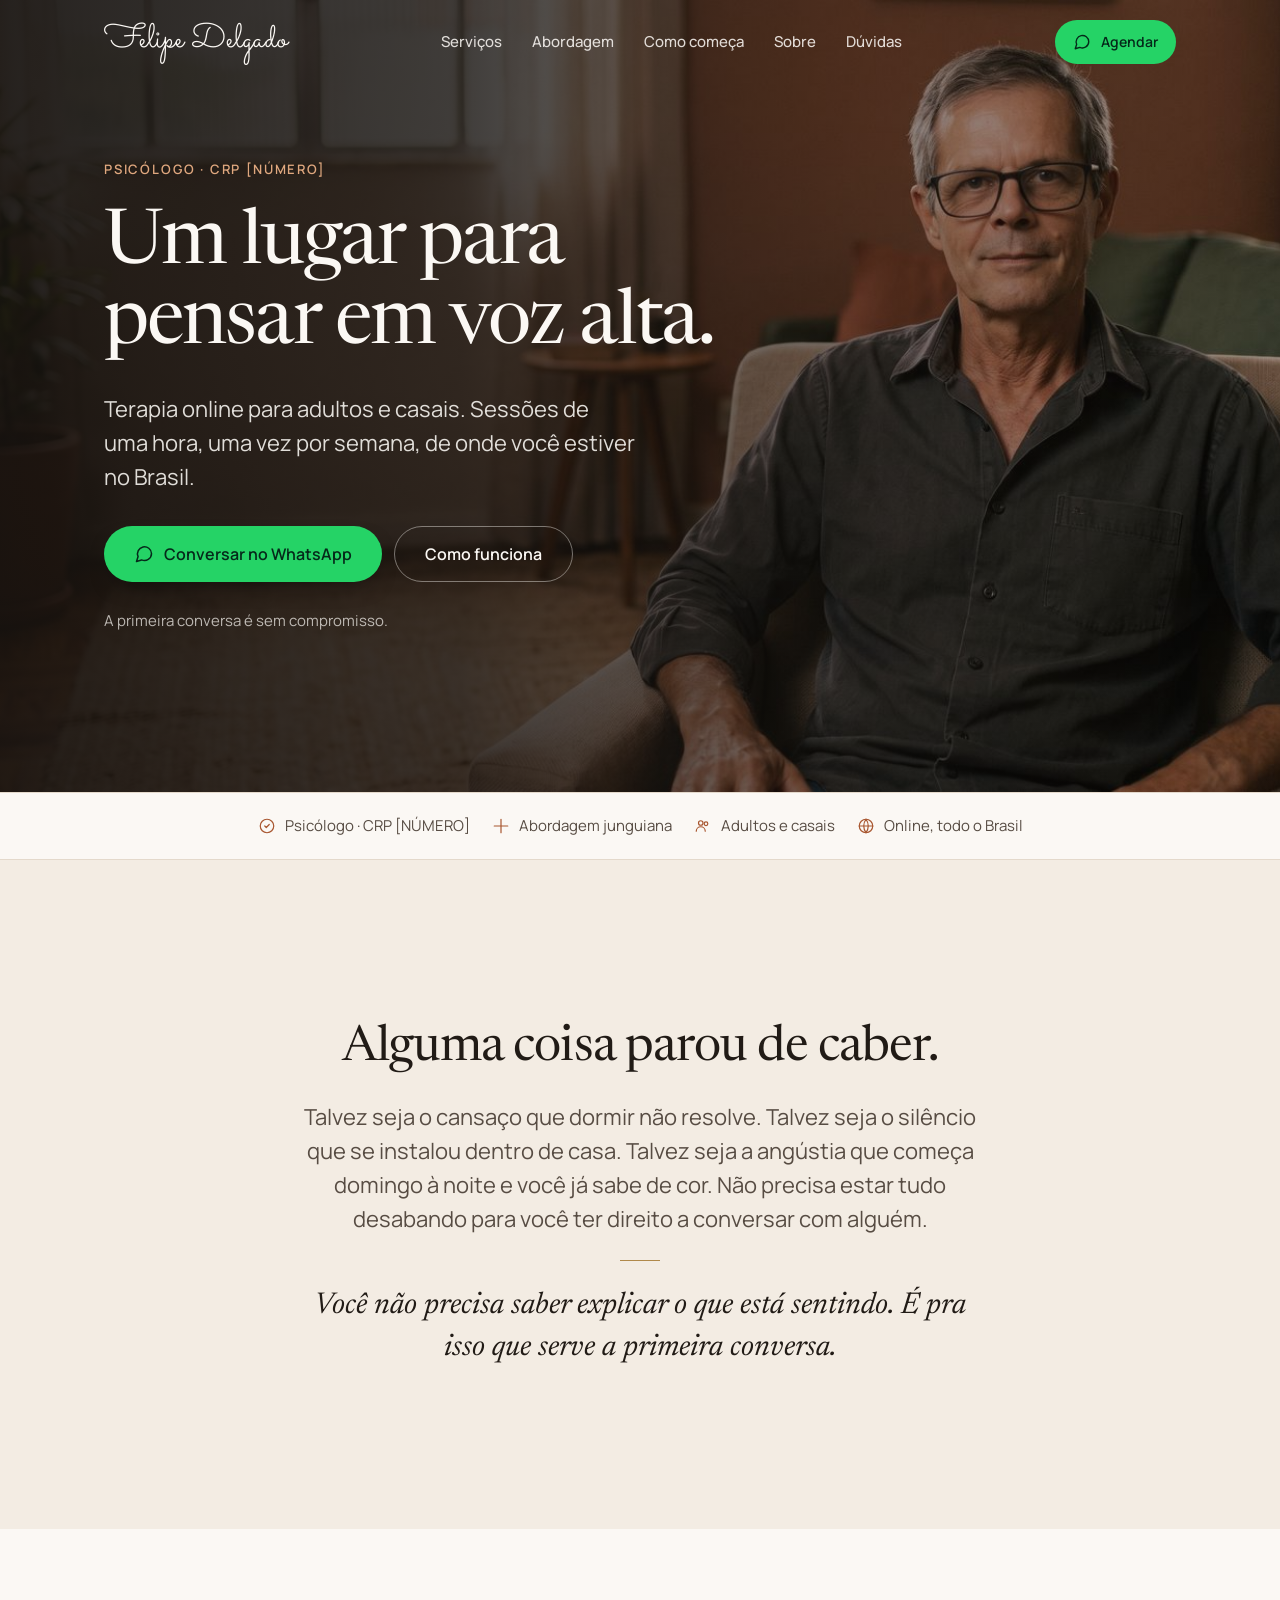
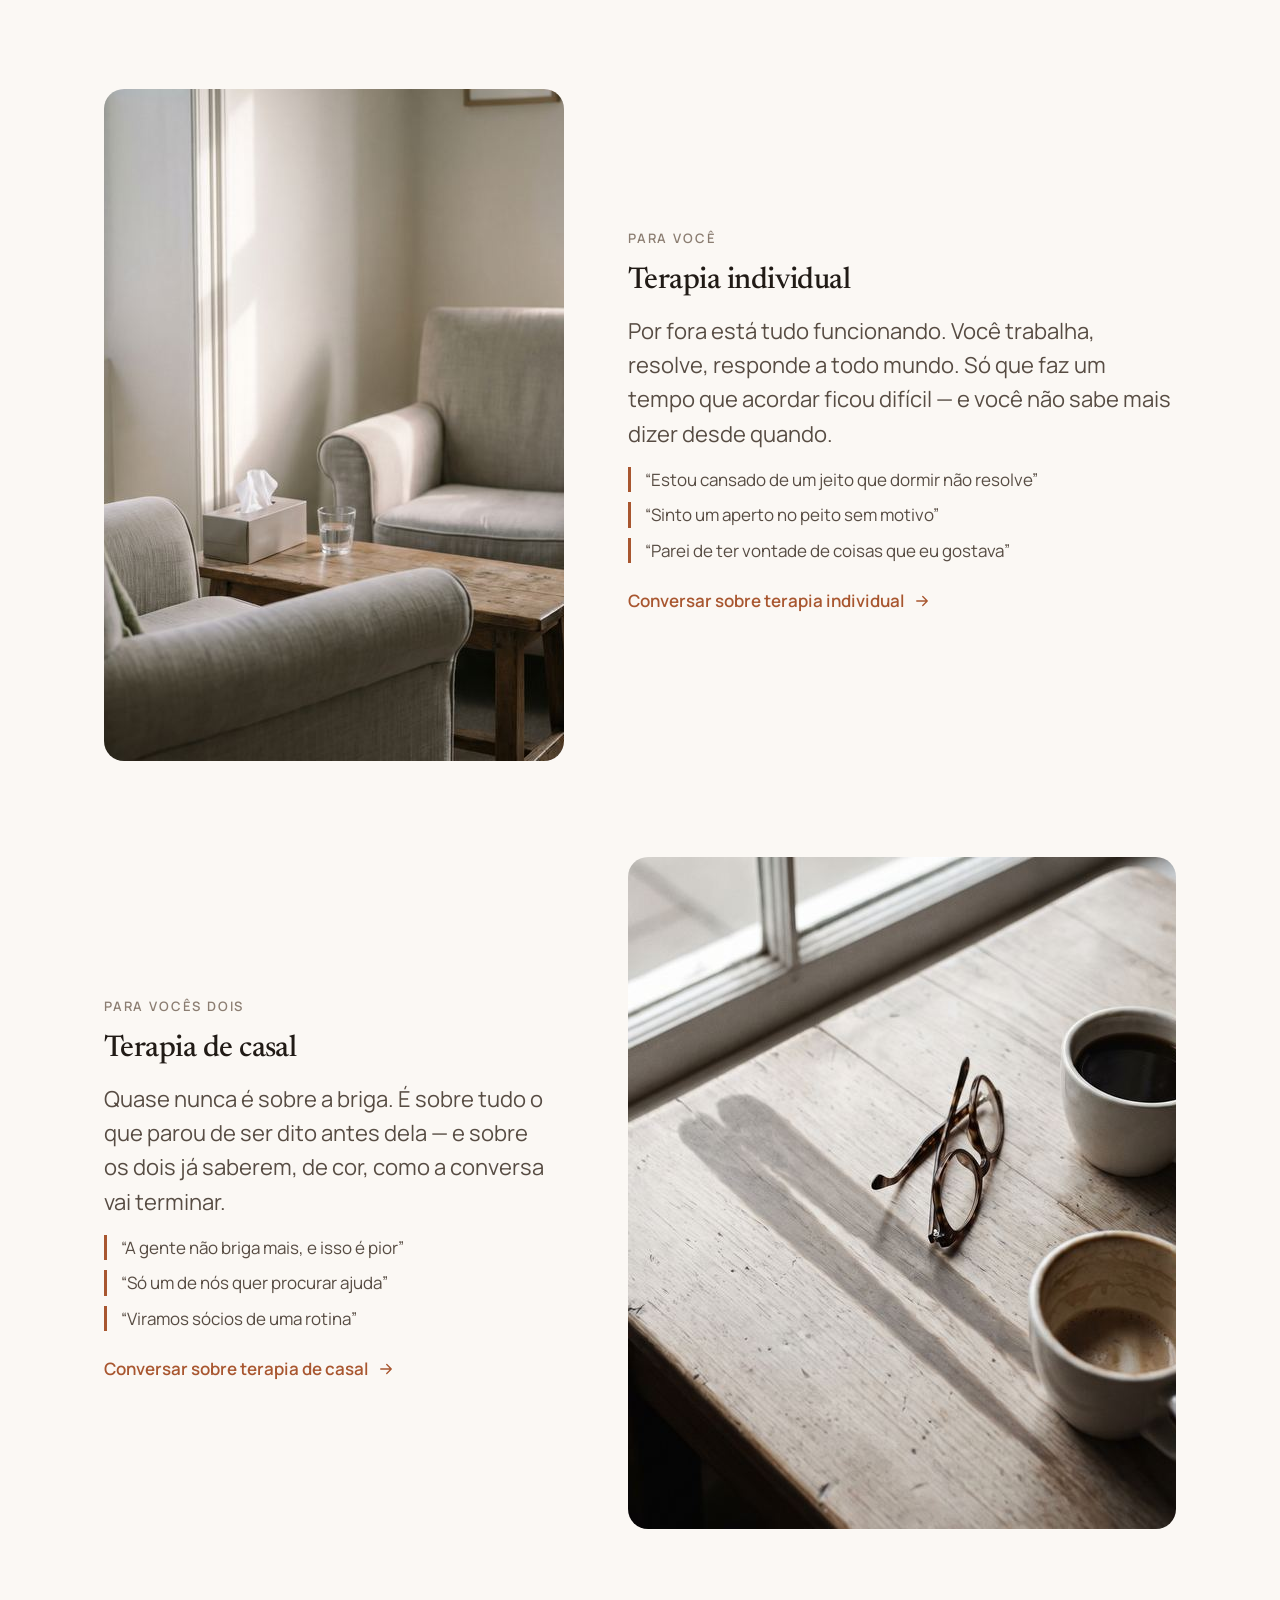
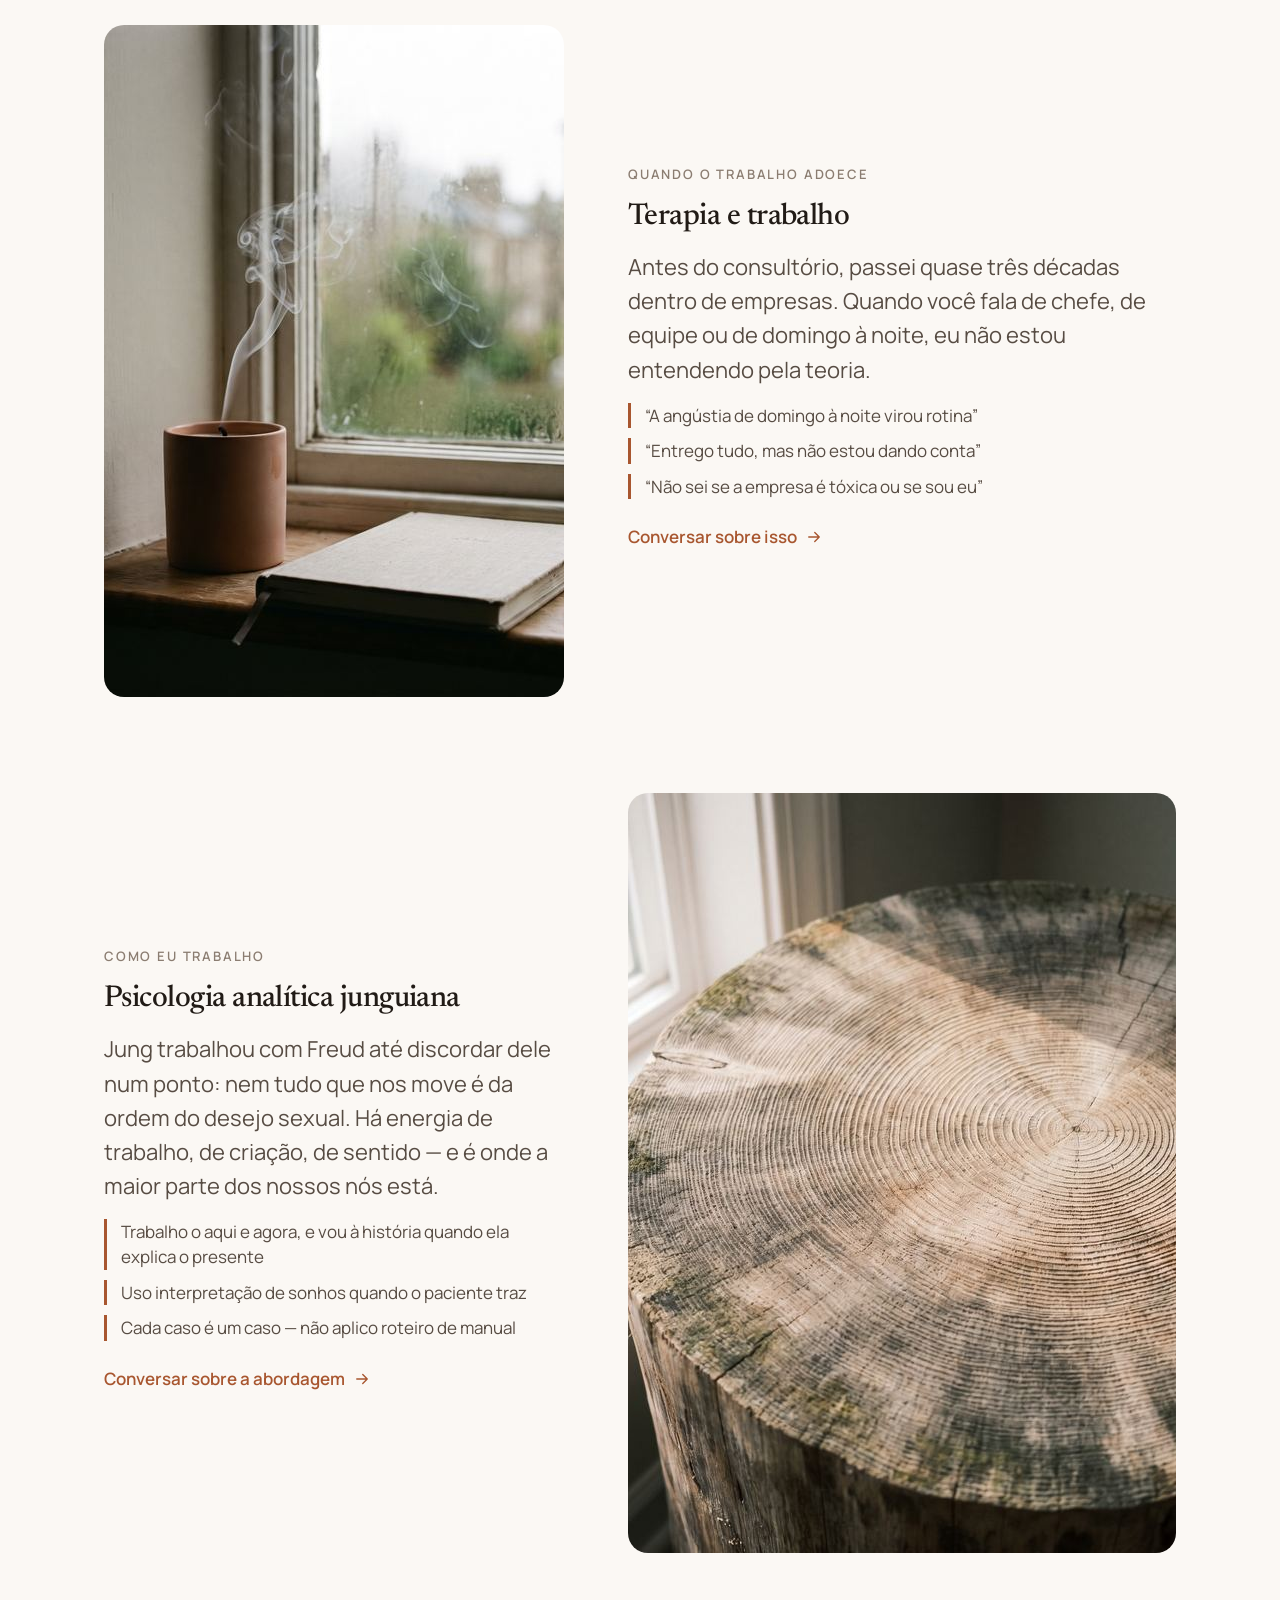
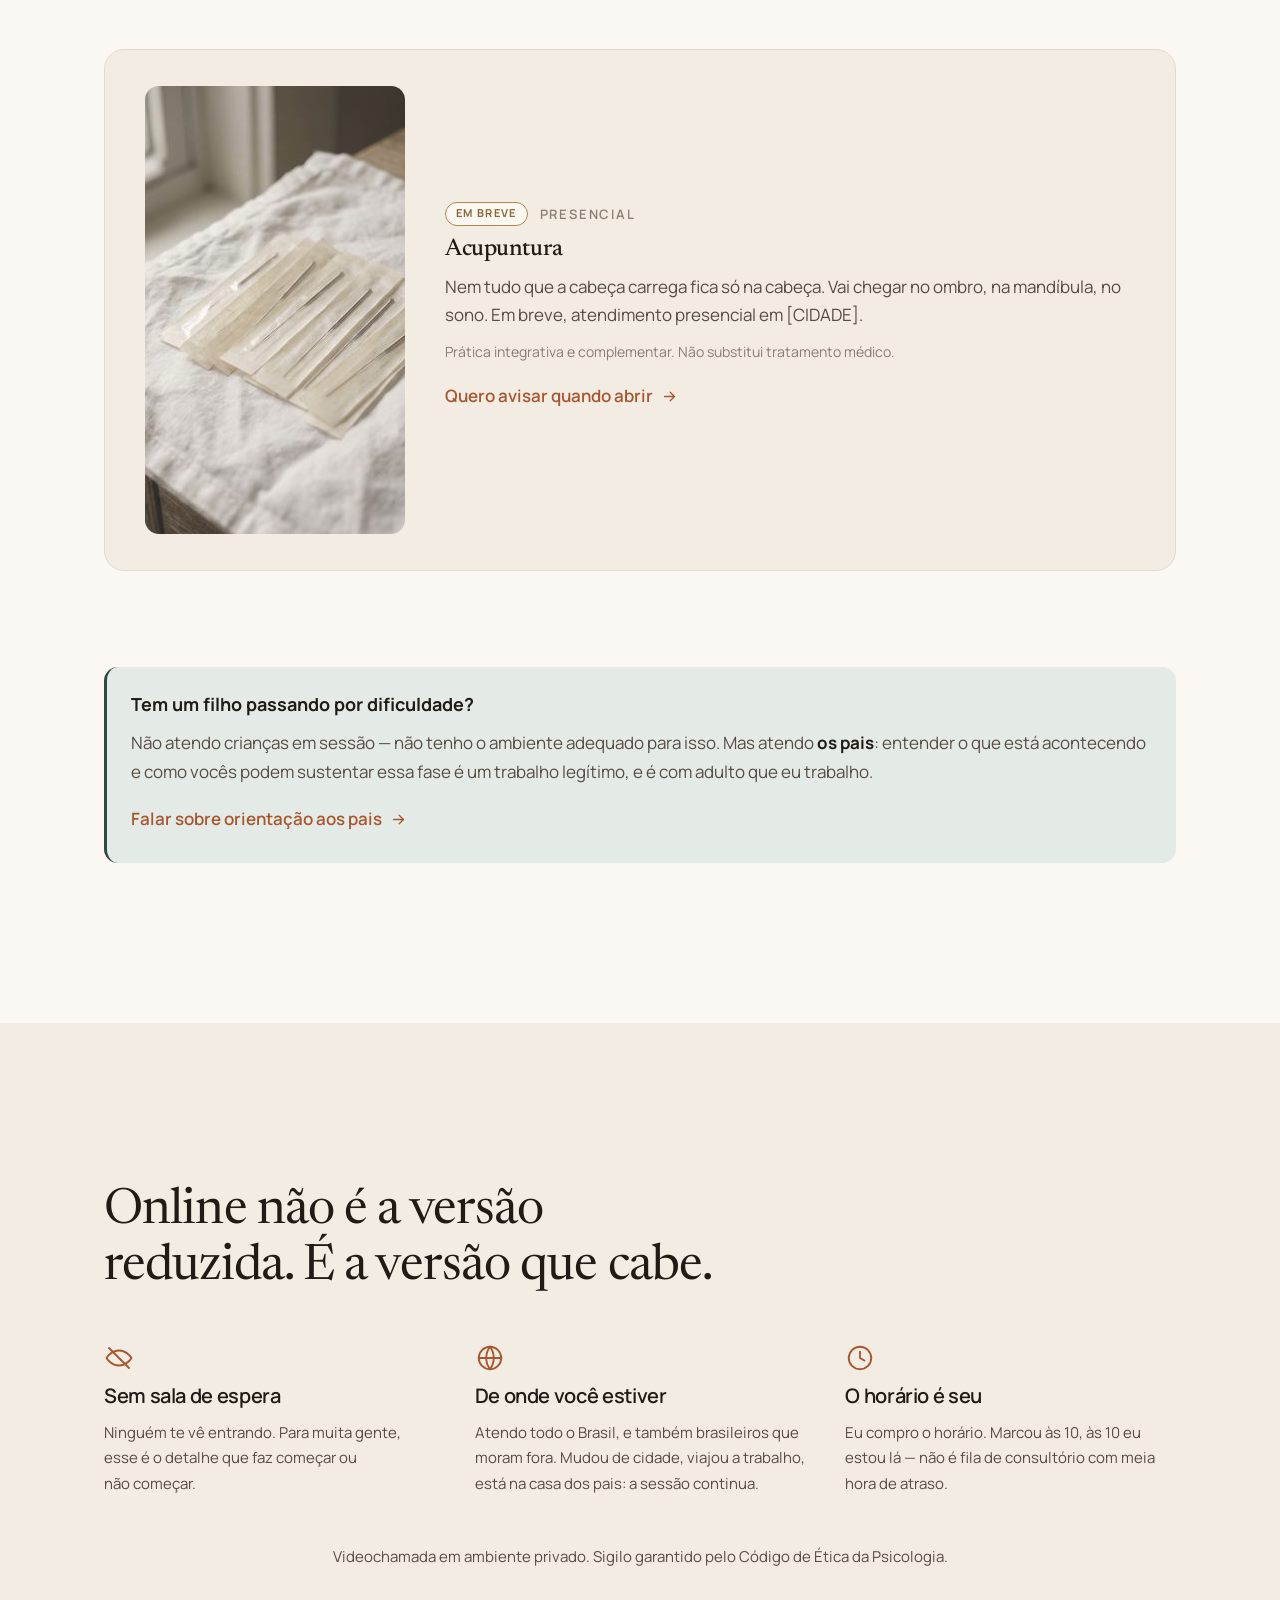
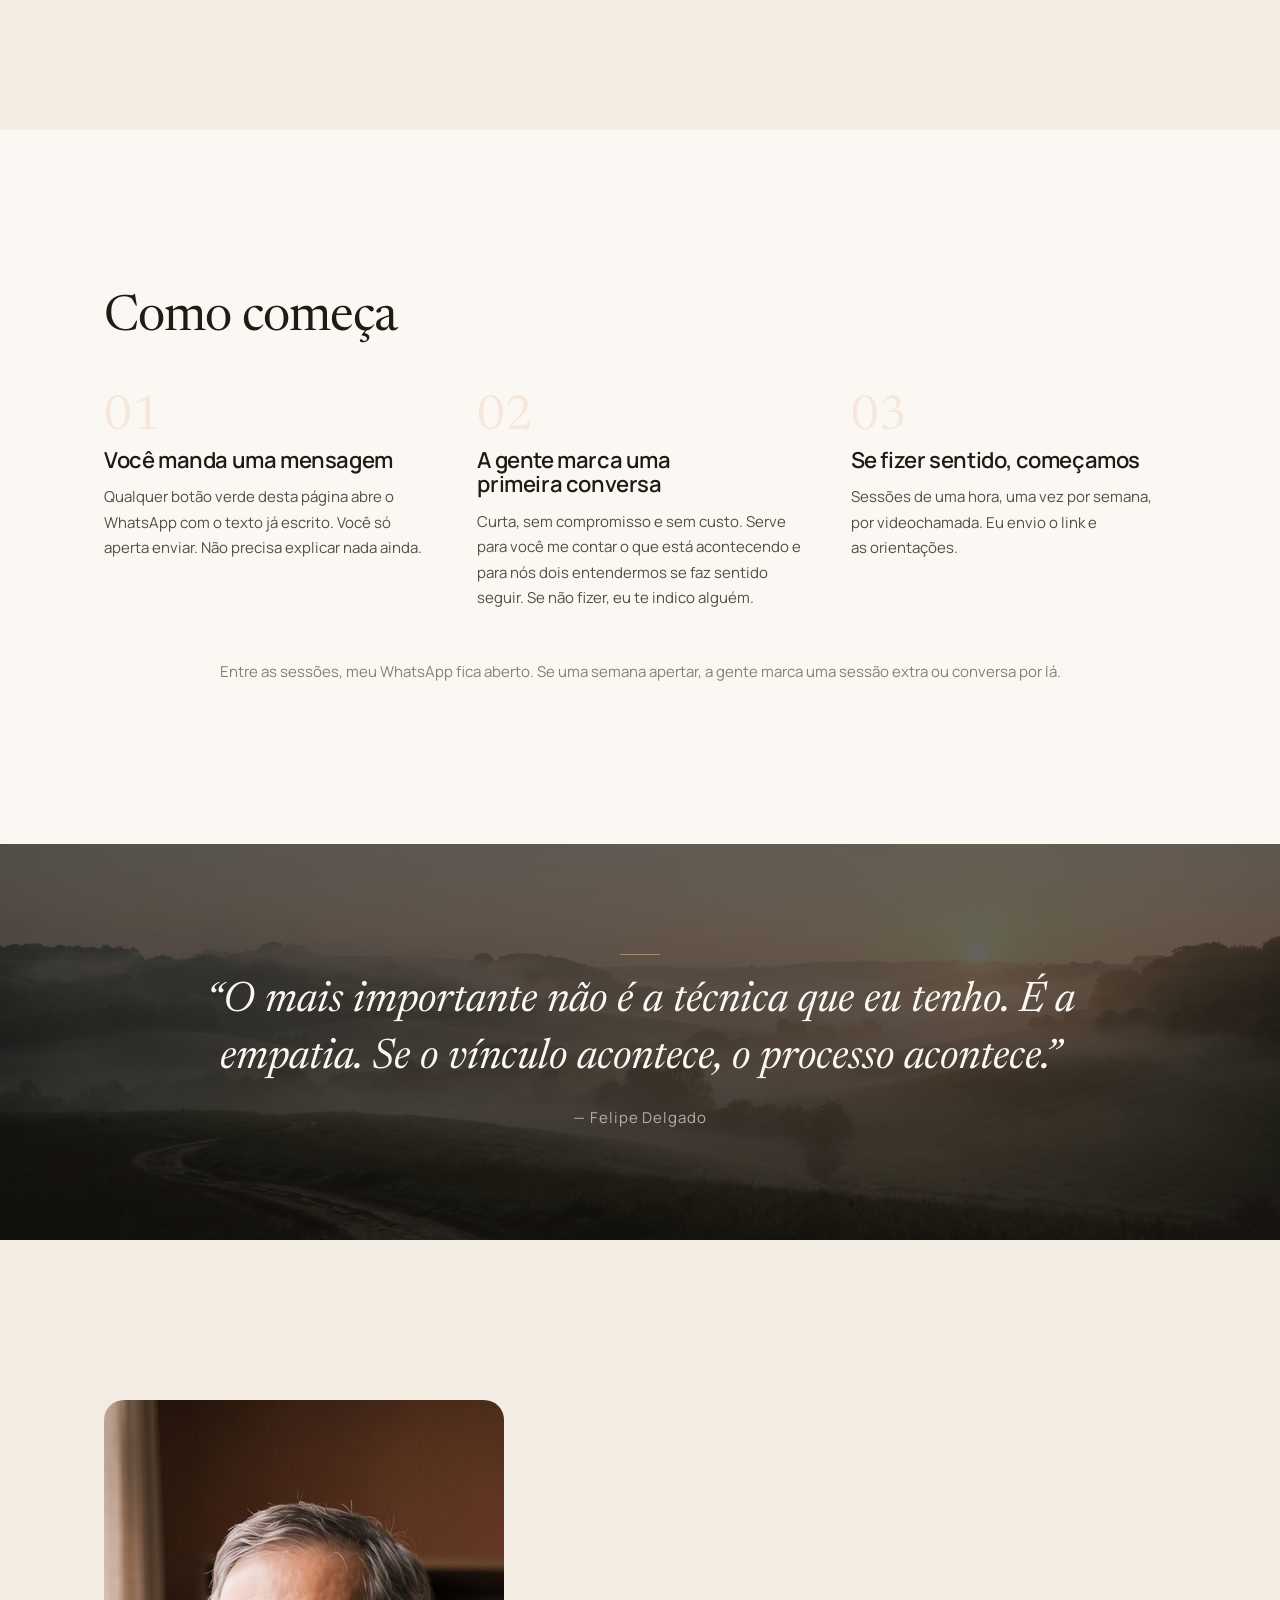
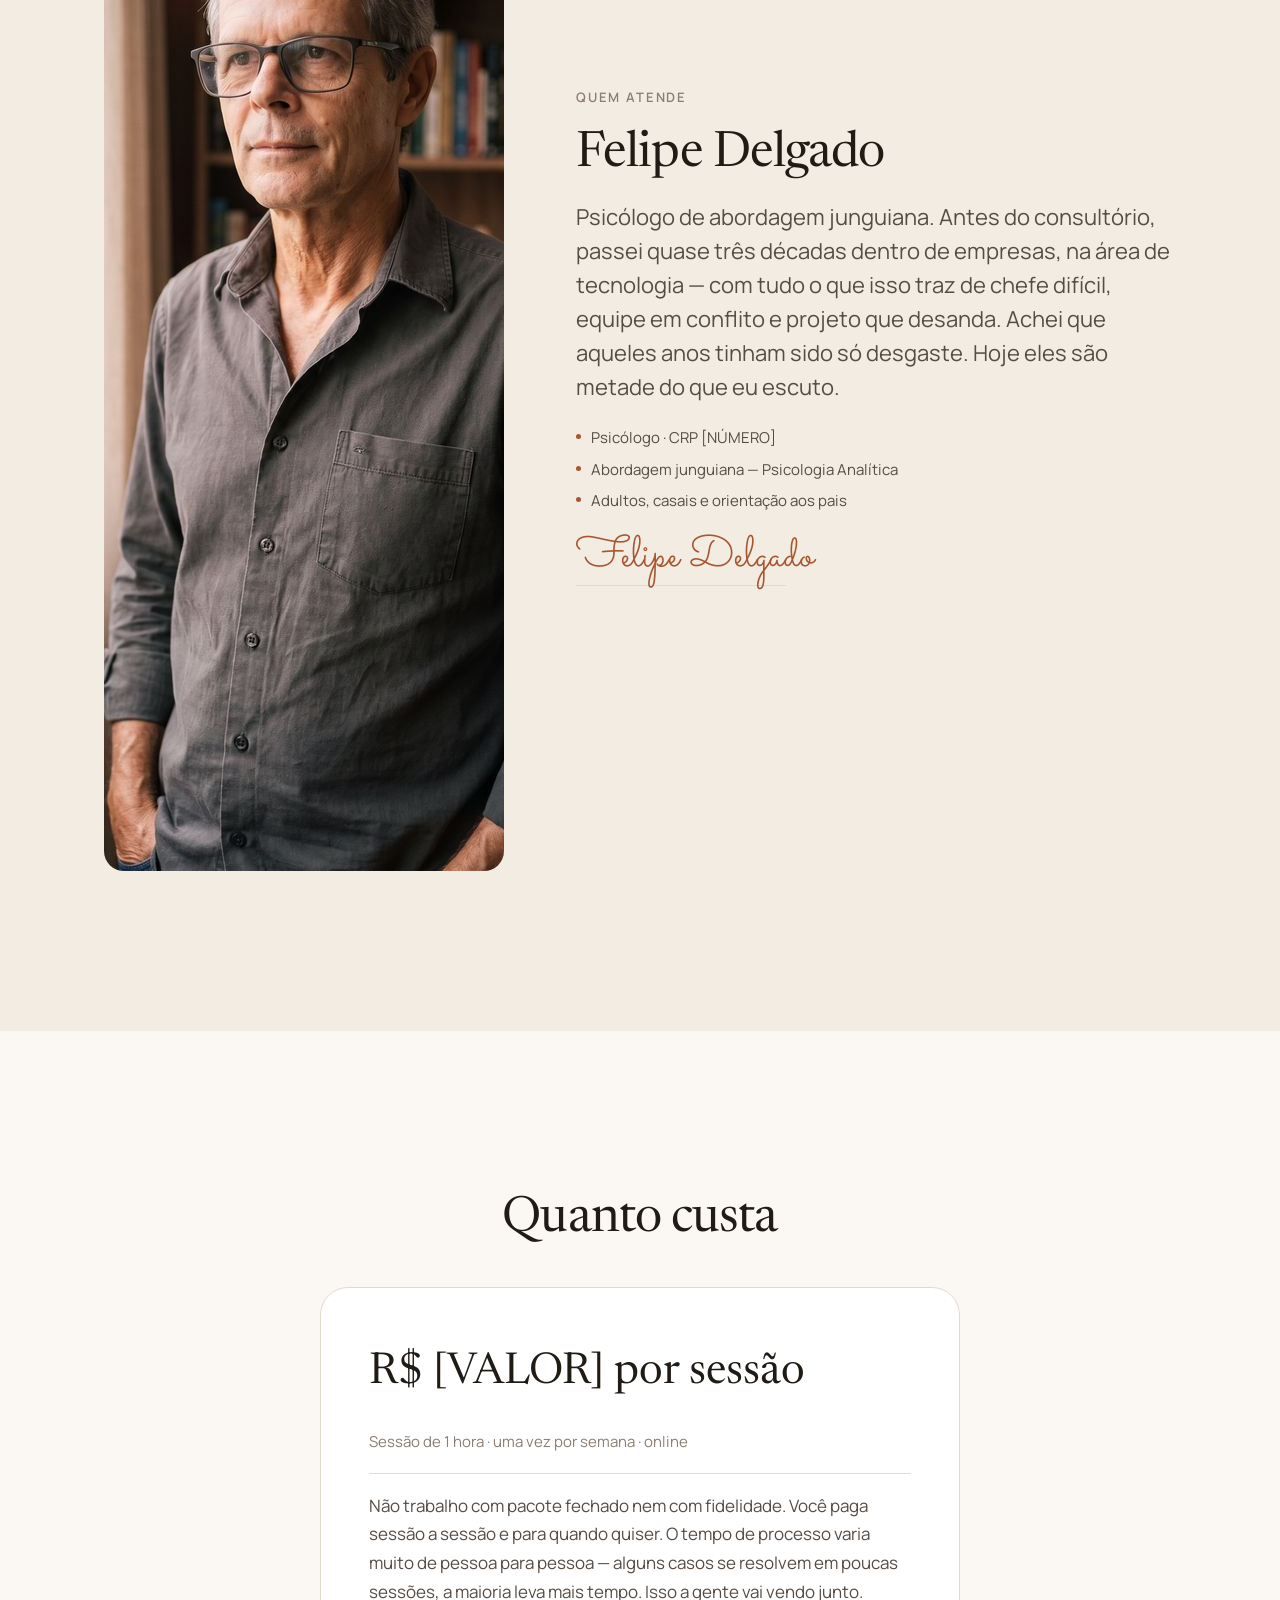
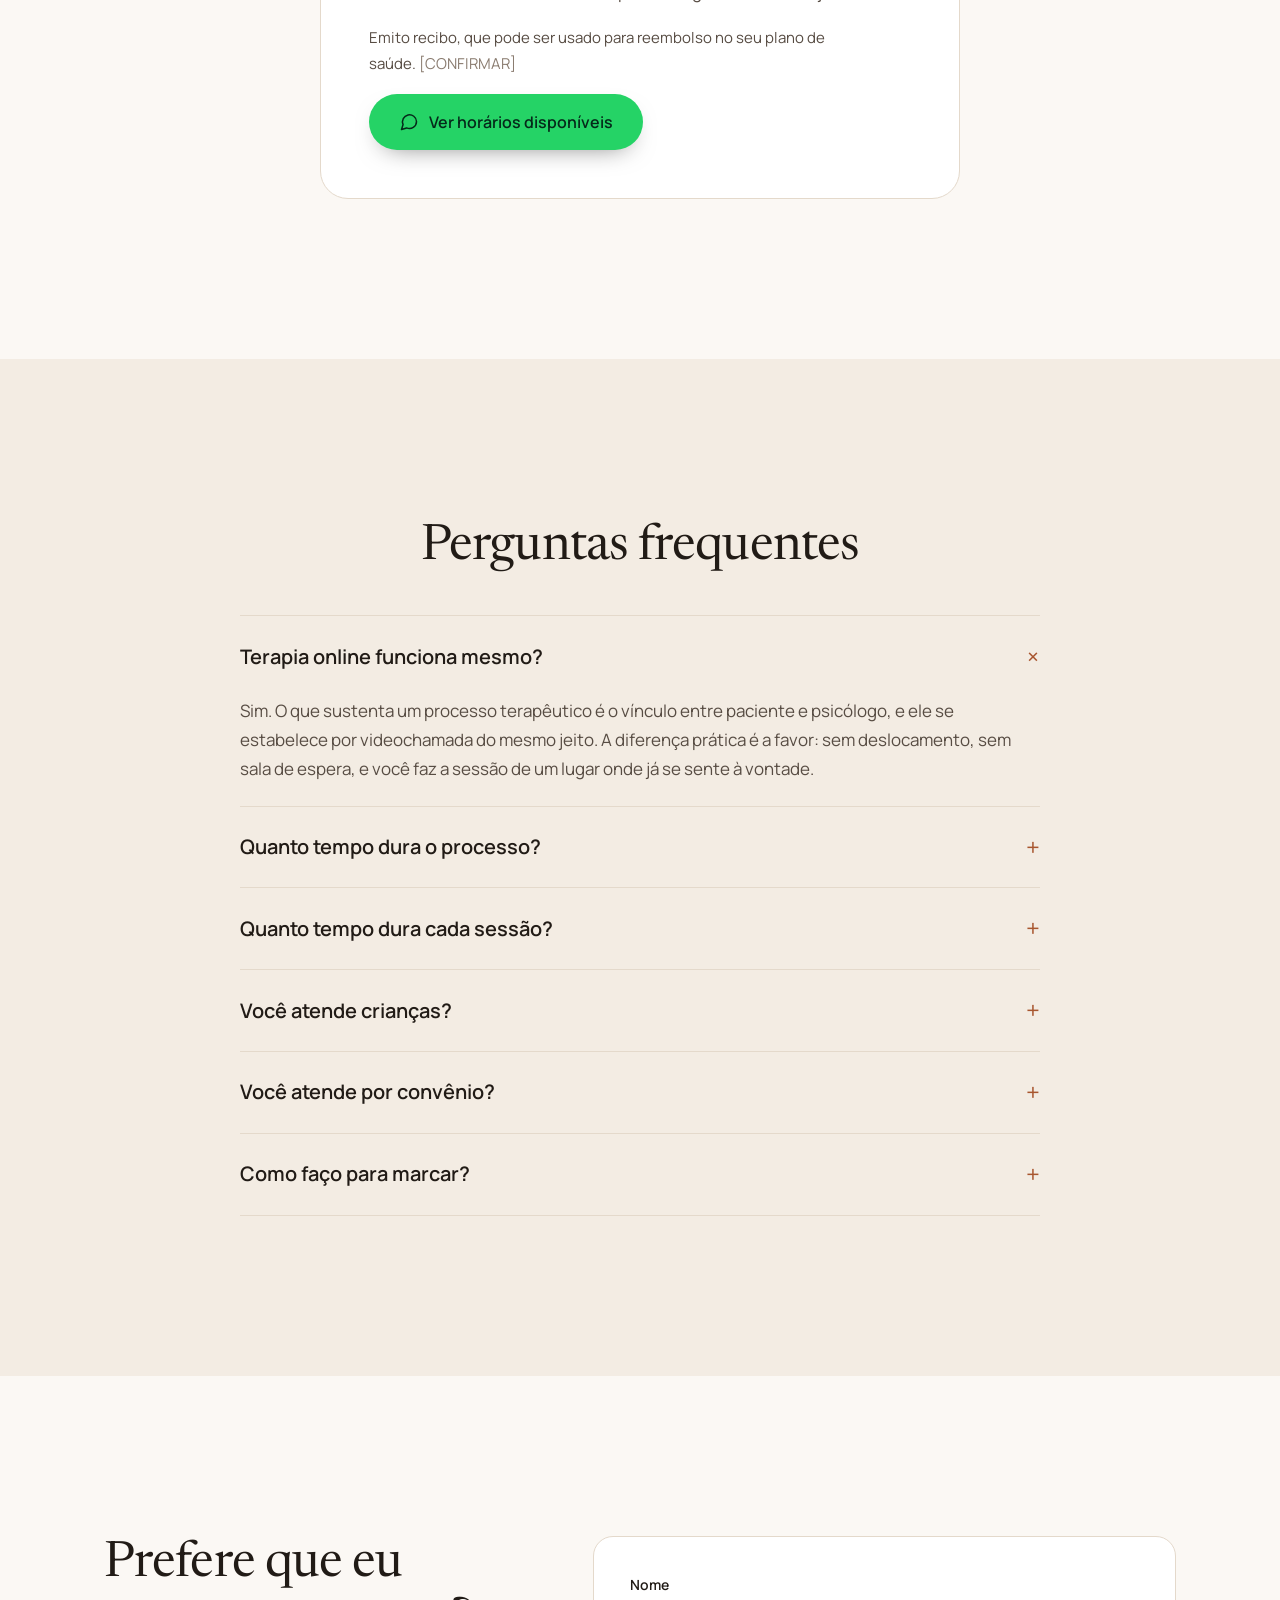
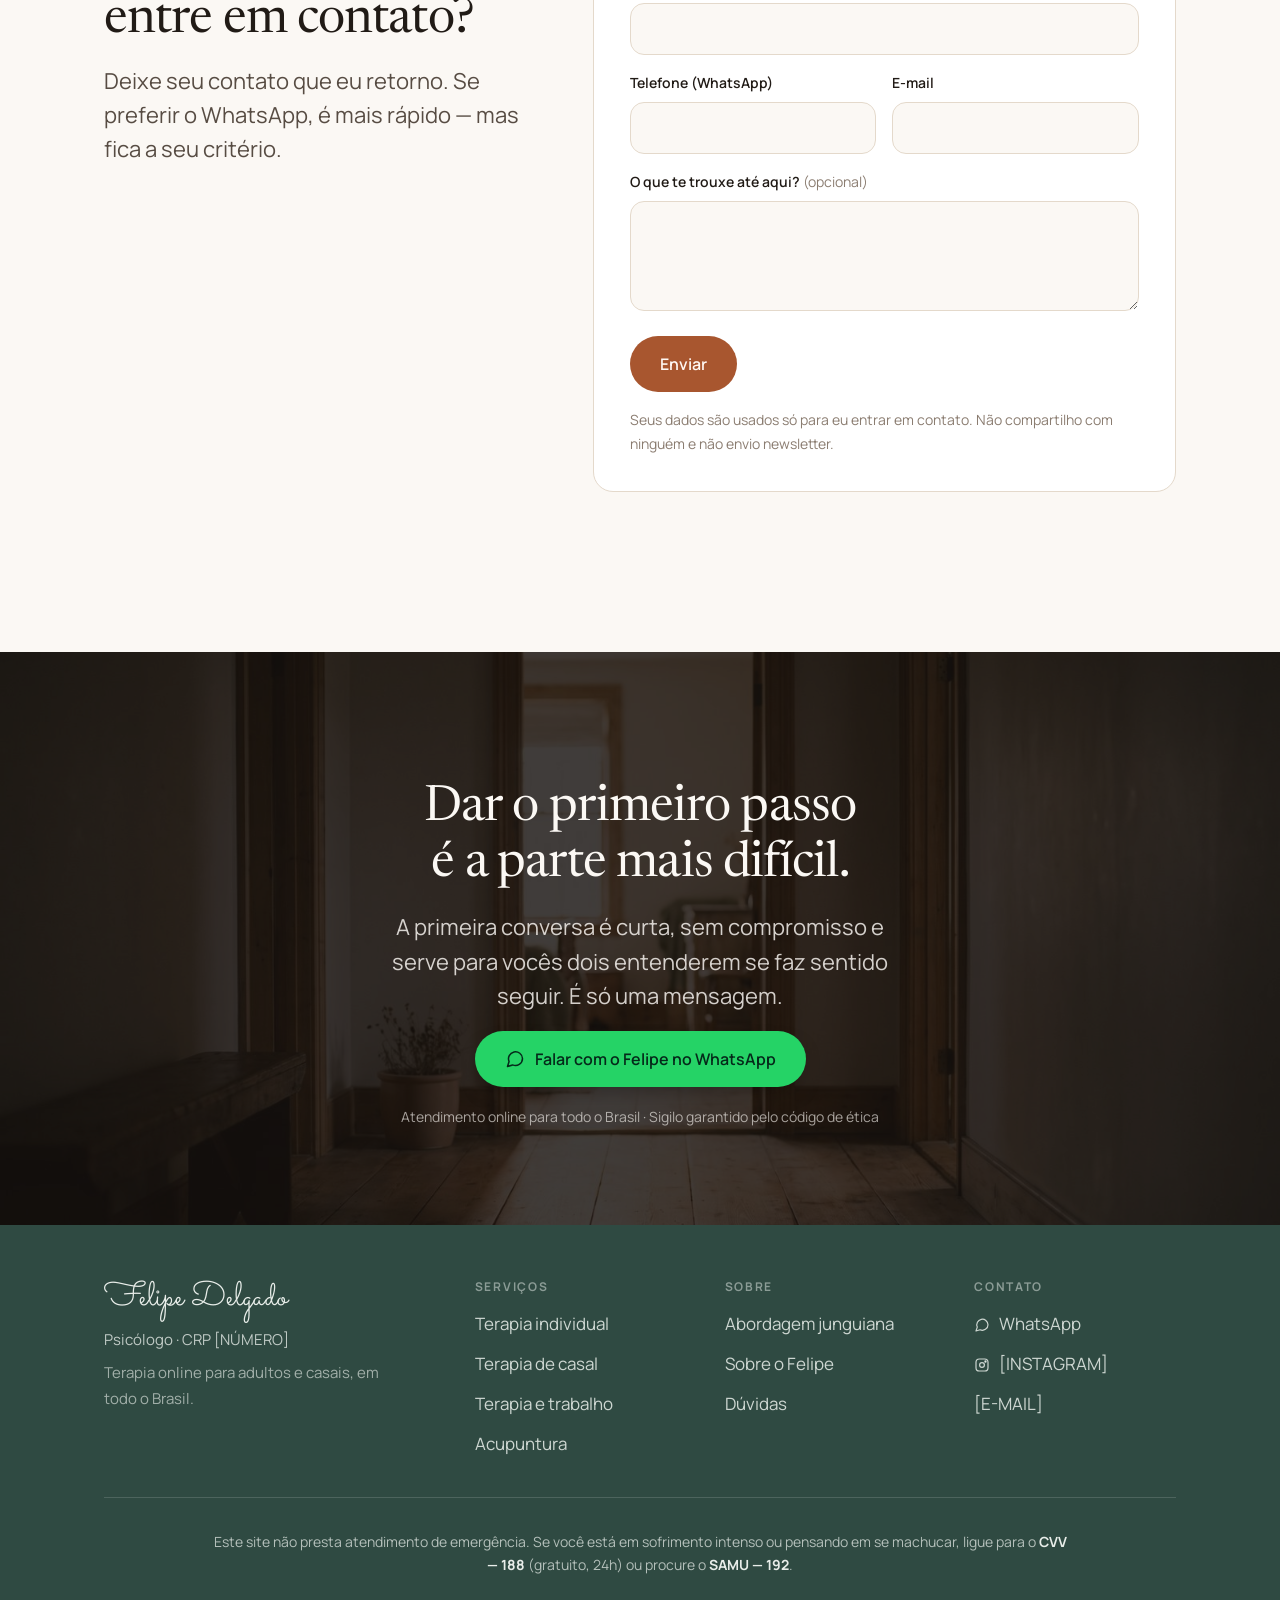
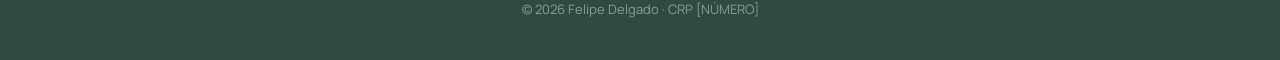
==== index.html @ c90ae19f "Site do Felipe Delgado — psicólogo junguiano Página única responsiva, HTML estático sem dependências" ====
<!doctype html>
<html lang="pt-BR">
<head>
<meta charset="utf-8">
<meta name="viewport" content="width=device-width, initial-scale=1, viewport-fit=cover">

<!-- ⚠️ PREVIEW: remover as duas linhas abaixo quando CRP e WhatsApp estiverem preenchidos -->
<meta name="robots" content="noindex, nofollow">

<title>Felipe Delgado — Psicólogo junguiano online para adultos e casais</title>
<meta name="description" content="Psicólogo de abordagem junguiana. Terapia online para adultos e casais em todo o Brasil. Sessões de uma hora, semanais. Converse pelo WhatsApp.">
<link rel="canonical" href="https://sidmiranda.github.io/felipe-delgado/">

<meta property="og:type" content="website">
<meta property="og:title" content="Felipe Delgado — Psicólogo junguiano online">
<meta property="og:description" content="Um lugar para pensar em voz alta. Terapia online para adultos e casais, em todo o Brasil.">
<meta property="og:image" content="assets/hero-felipe.jpg">
<meta property="og:locale" content="pt_BR">
<meta name="twitter:card" content="summary_large_image">
<meta name="theme-color" content="#FBF8F4">

<link rel="preconnect" href="https://fonts.googleapis.com">
<link rel="preconnect" href="https://fonts.gstatic.com" crossorigin>
<link href="https://fonts.googleapis.com/css2?family=Newsreader:ital,opsz,wght@0,6..72,400;0,6..72,500;1,6..72,400&family=Manrope:wght@400;500;600;700&family=Sacramento&display=swap" rel="stylesheet">

<style>
:root{
  --bg:#FBF8F4; --bg-alt:#F3ECE3; --surface:#FFFFFF;
  --ink:#211B16; --ink-soft:#574C43; --ink-mute:#8B7D71;
  --line:#E4D9CB;
  --brand:#A8562F; --brand-deep:#7E3D1F; --brand-wash:#F6E7DC;
  --accent:#2F4A42; --accent-wash:#E4EBE7; --gold:#B0894A;
  --wa:#25D366; --wa-deep:#1DA851; --wa-ink:#05291A;
  --serif:"Newsreader",Georgia,serif;
  --sans:"Manrope","Segoe UI",system-ui,sans-serif;
  --r-md:14px; --r-lg:20px; --r-xl:28px; --r-full:999px;
  --ease:cubic-bezier(.22,.61,.36,1);
  --pad:20px;
}
@media (min-width:768px){ :root{ --pad:40px; } }
@media (min-width:1200px){ :root{ --pad:64px; } }

*,*::before,*::after{ box-sizing:border-box; }
html{ scroll-behavior:smooth; }
body{
  margin:0; background:var(--bg); color:var(--ink-soft);
  font-family:var(--sans); font-size:clamp(1rem,.97rem + .15vw,1.0625rem);
  line-height:1.7; -webkit-font-smoothing:antialiased; overflow-x:hidden;
}
h1,h2,h3{ margin:0; font-family:var(--serif); font-weight:400; color:var(--ink); line-height:1.12; letter-spacing:-.018em; text-wrap:balance; }
h1{ font-size:clamp(2.5rem,1.3rem + 4.6vw,4.75rem); line-height:1.05; letter-spacing:-.025em; }
h2{ font-size:clamp(1.875rem,1.1rem + 3.4vw,3.125rem); }
h3{ font-size:clamp(1.375rem,1.05rem + 1.4vw,1.875rem); font-weight:500; }
p{ margin:0; text-wrap:pretty; }
ul{ margin:0; padding:0; list-style:none; }
img{ max-width:100%; display:block; }
a{ color:var(--brand); text-decoration:none; }
a:hover{ color:var(--brand-deep); }
:focus-visible{ outline:2px solid var(--brand); outline-offset:3px; border-radius:4px; }

.wrap{ max-width:1200px; margin:0 auto; padding-inline:var(--pad); }
.sec{ padding-block:72px; }
@media (min-width:768px){ .sec{ padding-block:112px; } }
@media (min-width:1200px){ .sec{ padding-block:160px; } }
.alt{ background:var(--bg-alt); }
.eyebrow{ font-size:.8125rem; font-weight:600; letter-spacing:.14em; text-transform:uppercase; color:var(--ink-mute); }
.lead{ font-size:clamp(1.125rem,1rem + .55vw,1.375rem); line-height:1.55; color:var(--ink-soft); }

.skip{ position:absolute; left:-9999px; }
.skip:focus{ left:12px; top:12px; z-index:1000; background:var(--surface); padding:12px 18px; border-radius:var(--r-md); }

/* ---------- botões ---------- */
.btn{ display:inline-flex; align-items:center; justify-content:center; gap:10px;
  min-height:56px; padding:0 30px; border-radius:var(--r-full);
  font:600 1rem/1 var(--sans); cursor:pointer; border:0;
  transition:transform .18s var(--ease), background .18s var(--ease), box-shadow .18s var(--ease); }
.btn svg{ flex:none; }
.wa{ background:var(--wa); color:var(--wa-ink); box-shadow:0 10px 26px -14px rgba(0,0,0,.55); }
.wa:hover{ background:var(--wa-deep); color:#fff; transform:translateY(-2px); }
.ghost{ background:transparent; color:var(--ink); border:1.5px solid var(--line); }
.ghost:hover{ border-color:var(--brand); color:var(--brand); background:var(--brand-wash); }
.ghost.on-dark{ color:#FBF8F4; border-color:rgba(251,248,244,.42); }
.ghost.on-dark:hover{ background:rgba(251,248,244,.1); color:#fff; border-color:rgba(251,248,244,.7); }
.solid{ background:var(--brand); color:#FFF8F3; }
.solid:hover{ background:var(--brand-deep); transform:translateY(-2px); }
.arrow{ display:inline-flex; align-items:center; gap:8px; min-height:44px;
  font-weight:600; color:var(--brand); }
.arrow svg{ transition:transform .18s var(--ease); }
.arrow:hover svg{ transform:translateX(4px); }

/* ---------- header ---------- */
header{ position:absolute; inset:0 0 auto; z-index:50; }
.nav{ display:flex; align-items:center; justify-content:space-between; height:84px; }
.mark{ font-family:"Sacramento",cursive; font-size:32px; line-height:1; color:#FBF8F4; padding-bottom:4px; }
@media (min-width:1024px){ .mark{ font-size:34px; } }
.menu{ display:none; gap:30px; }
.menu a{ font-size:.9375rem; font-weight:500; color:rgba(251,248,244,.86); }
.menu a:hover{ color:#fff; }
@media (min-width:1024px){ .menu{ display:flex; } }
.nav .wa{ min-height:44px; padding:0 18px; font-size:.875rem; box-shadow:none; }
.burger{ width:44px; height:44px; border-radius:12px; border:1px solid rgba(251,248,244,.34);
  background:transparent; display:grid; place-content:center; gap:5px; cursor:pointer; }
.burger span{ display:block; width:18px; height:1.6px; background:#FBF8F4; border-radius:2px; }
@media (min-width:1024px){ .burger{ display:none; } }
.navtools{ display:flex; align-items:center; gap:10px; }

#panel{ position:fixed; inset:0; z-index:100; background:var(--bg); padding:24px var(--pad);
  display:none; flex-direction:column; gap:8px; }
#panel[data-open]{ display:flex; }
#panel a{ font-family:var(--serif); font-size:1.75rem; color:var(--ink); padding:14px 0; border-bottom:1px solid var(--line); }
.panel-top{ display:flex; justify-content:flex-end; margin-bottom:12px; }
.close{ width:44px; height:44px; border:1px solid var(--line); border-radius:12px; background:transparent; font-size:22px; color:var(--ink); cursor:pointer; }

/* ---------- hero ---------- */
.hero{ position:relative; min-height:92svh; display:flex; align-items:flex-end;
  padding-bottom:44px; overflow:hidden; background:#2E251E; }
@media (min-width:1024px){ .hero{ min-height:88vh; align-items:center; padding-bottom:0; } }
.hero>img{ position:absolute; inset:0; width:100%; height:100%; object-fit:cover; object-position:center 22%; }
@media (min-width:1024px){ .hero>img{ object-position:60% center; } }
.veil{ position:absolute; inset:0;
  background:linear-gradient(180deg,rgba(22,18,15,.46) 0%,rgba(22,18,15,.32) 30%,rgba(22,18,15,.76) 66%,rgba(22,18,15,.94) 100%); }
@media (min-width:1024px){ .veil{
  background:linear-gradient(90deg,rgba(22,18,15,.93) 0%,rgba(22,18,15,.82) 36%,rgba(22,18,15,.46) 68%,rgba(22,18,15,.28) 100%); } }
.hero .wrap{ position:relative; width:100%; }
.hero-in{ display:flex; flex-direction:column; gap:20px; max-width:660px; }
@media (min-width:1024px){ .hero-in{ gap:26px; } }
.hero h1{ color:#FBF8F4; }
.hero .eyebrow{ color:#E0A87F; }
.hero .lead{ color:rgba(251,248,244,.88); max-width:560px; }
.hero .cta{ display:flex; flex-direction:column; gap:12px; margin-top:6px; }
.hero .cta .btn{ width:100%; }
@media (min-width:640px){ .hero .cta{ flex-direction:row; } .hero .cta .btn{ width:auto; } }
.fineprint{ font-size:.9375rem; color:rgba(251,248,244,.7); }

/* ---------- credenciais ---------- */
.creds{ border-block:1px solid var(--line); padding-block:20px; }
.creds ul{ display:flex; flex-wrap:wrap; justify-content:center; gap:10px 22px; }
.creds li{ display:flex; align-items:center; gap:9px; font-size:.9375rem; color:var(--ink-soft); }
.creds svg{ color:var(--brand); flex:none; }

/* ---------- ganchos ---------- */
.hooks{ display:flex; flex-direction:column; gap:56px; }
@media (min-width:1024px){ .hooks{ gap:96px; } }
.hook{ display:grid; gap:20px; }
@media (min-width:1024px){
  .hook{ grid-template-columns:460px 1fr; gap:64px; align-items:center; }
  .hook:nth-child(even) .hook-img{ order:2; }
}
.hook-img{ width:100%; aspect-ratio:4/3; object-fit:cover; border-radius:var(--r-lg); }
.hook-body{ display:flex; flex-direction:column; gap:16px; }
.signals{ display:flex; flex-direction:column; gap:10px; }
.signals li{ border-left:3px solid var(--brand); padding-left:14px; line-height:1.5; color:var(--ink-soft); }

.soon{ display:grid; gap:18px; padding:24px; border-radius:var(--r-lg); background:var(--bg-alt); border:1px solid var(--line); }
@media (min-width:768px){ .soon{ grid-template-columns:260px 1fr; gap:40px; align-items:center; padding:36px 40px; } }
.soon img{ width:100%; aspect-ratio:4/3; object-fit:cover; border-radius:var(--r-md); opacity:.85; }
.badge{ display:inline-flex; align-items:center; height:24px; padding:0 10px; border-radius:var(--r-full);
  background:var(--bg); border:1px solid var(--gold); color:#8A6A32;
  font-size:.6875rem; font-weight:700; letter-spacing:.12em; text-transform:uppercase; }
.note{ display:flex; flex-direction:column; gap:10px; padding:22px 24px; border-radius:var(--r-md);
  background:var(--accent-wash); border-left:3px solid var(--accent); }
.note strong{ color:var(--ink); }

/* ---------- grids genéricos ---------- */
.cols3{ display:grid; gap:28px; }
@media (min-width:768px){ .cols3{ grid-template-columns:repeat(3,minmax(0,1fr)); gap:40px; } }
.col{ display:flex; flex-direction:column; gap:12px; }
.col h3{ font-family:var(--sans); font-size:1.25rem; font-weight:600; }
.col svg{ color:var(--brand); }
.col p{ font-size:.9375rem; }

.steps{ display:grid; gap:28px; }
@media (min-width:768px){ .steps{ grid-template-columns:repeat(3,minmax(0,1fr)); gap:48px; } }
.step .num{ font-family:var(--serif); font-size:3rem; line-height:1; color:var(--brand-wash); }
@media (max-width:767px){ .step .num{ font-size:2rem; color:var(--brand); } }
.step h3{ font-size:1.375rem; margin-top:-6px; }

/* ---------- faixa de citação ---------- */
.band{ position:relative; display:grid; place-items:center; text-align:center;
  padding-block:64px; overflow:hidden; background:#2A231D; }
@media (min-width:1024px){ .band{ padding-block:110px; } }
.band>img{ position:absolute; inset:0; width:100%; height:100%; object-fit:cover; }
.band .veil2{ position:absolute; inset:0; background:rgba(22,18,15,.66); }
.band .wrap{ position:relative; display:grid; gap:18px; justify-items:center; }
.rule{ width:40px; height:1px; background:var(--gold); }
.band blockquote{ margin:0; font-family:var(--serif); font-style:italic;
  font-size:clamp(1.5rem,1rem + 2.2vw,2.625rem); line-height:1.35; color:#FBF8F4; max-width:900px; }
.band cite{ font-style:normal; font-size:.9375rem; letter-spacing:.06em; color:rgba(251,248,244,.62); }

/* ---------- sobre / preço ---------- */
.about{ display:grid; gap:24px; }
@media (min-width:1024px){ .about{ grid-template-columns:400px 1fr; gap:72px; align-items:center; } }
.about img{ width:100%; aspect-ratio:3/4; object-fit:cover; border-radius:var(--r-lg); }
.facts li{ display:flex; gap:10px; align-items:flex-start; font-size:.9375rem; padding-block:3px; }
.facts li::before{ content:""; width:5px; height:5px; border-radius:99px; background:var(--brand); margin-top:.6em; flex:none; }
.sig{ font-family:"Sacramento",cursive; font-size:2.75rem; line-height:1; color:var(--brand); }

.price{ max-width:640px; margin-inline:auto; display:flex; flex-direction:column; gap:18px;
  padding:32px 24px; border-radius:var(--r-xl); background:var(--surface); border:1px solid var(--line); }
@media (min-width:768px){ .price{ padding:48px; } }
.price .val{ font-family:var(--serif); font-size:clamp(2rem,1.4rem + 2vw,2.75rem); color:var(--ink); font-variant-numeric:tabular-nums; }
hr{ border:0; border-top:1px solid var(--line); margin:0; }

/* ---------- faq ---------- */
.faq{ max-width:800px; margin-inline:auto; border-top:1px solid var(--line); }
.faq details{ border-bottom:1px solid var(--line); }
.faq summary{ display:flex; align-items:center; justify-content:space-between; gap:18px;
  padding:20px 0; min-height:60px; cursor:pointer; list-style:none;
  font-size:1.0625rem; font-weight:600; color:var(--ink); }
@media (min-width:768px){ .faq summary{ font-size:1.25rem; } }
.faq summary::-webkit-details-marker{ display:none; }
.faq summary::after{ content:"+"; font-size:1.5rem; font-weight:400; color:var(--brand); transition:transform .2s var(--ease); }
.faq details[open] summary::after{ transform:rotate(45deg); }
.faq .ans{ padding-bottom:22px; color:var(--ink-soft); }

/* ---------- formulário ---------- */
.form-grid{ display:grid; gap:28px; }
@media (min-width:1024px){ .form-grid{ grid-template-columns:5fr 7fr; gap:72px; align-items:start; } }
form{ display:flex; flex-direction:column; gap:16px; padding:24px; border-radius:var(--r-lg);
  background:var(--surface); border:1px solid var(--line); }
@media (min-width:768px){ form{ padding:36px; } }
label{ display:block; font-size:.875rem; font-weight:600; color:var(--ink); margin-bottom:7px; }
input,textarea{ width:100%; font:400 1rem var(--sans); color:var(--ink);
  padding:14px 16px; border:1.5px solid var(--line); border-radius:var(--r-md); background:var(--bg); }
input:focus,textarea:focus{ border-color:var(--brand); outline:none; box-shadow:0 0 0 3px var(--brand-wash); }
textarea{ min-height:110px; resize:vertical; }
.two{ display:grid; gap:16px; }
@media (min-width:560px){ .two{ grid-template-columns:1fr 1fr; } }

/* ---------- cta final ---------- */
.final{ position:relative; display:grid; place-items:center; text-align:center;
  padding-block:80px; overflow:hidden; background:#241C16; }
@media (min-width:1024px){ .final{ padding-block:128px; } }
.final>img{ position:absolute; inset:0; width:100%; height:100%; object-fit:cover; }
.final .veil2{ position:absolute; inset:0; background:rgba(22,18,15,.82); }
.final .wrap{ position:relative; display:grid; gap:18px; justify-items:center; max-width:660px; }
.final h2{ color:#FBF8F4; }
.final p{ color:rgba(251,248,244,.82); }
.final .small{ font-size:.875rem; color:rgba(251,248,244,.62); }

/* ---------- rodapé ---------- */
footer{ background:var(--accent); color:#E8EDE9; padding-block:56px 40px; }
.fgrid{ display:grid; gap:32px; }
@media (min-width:768px){ .fgrid{ grid-template-columns:1.6fr 1fr 1fr 1fr; gap:48px; } }
footer h4{ margin:0 0 12px; font:700 .75rem/1 var(--sans); letter-spacing:.14em; text-transform:uppercase; color:rgba(232,237,233,.5); }
footer a{ color:rgba(232,237,233,.86); display:inline-flex; align-items:center; gap:9px; min-height:40px; }
footer a:hover{ color:#fff; }
footer .mark{ color:#E8EDE9; font-size:34px; }
.fdiv{ height:1px; background:rgba(232,237,233,.16); margin-block:32px; }
.emerg{ font-size:.875rem; line-height:1.65; color:rgba(232,237,233,.72); text-align:center; max-width:860px; margin-inline:auto; }
.emerg strong{ color:#E8EDE9; }
.copy{ font-size:.8125rem; color:rgba(232,237,233,.5); text-align:center; margin-top:22px; }

/* ---------- FAB ---------- */
#fab{ position:fixed; right:20px; bottom:calc(20px + env(safe-area-inset-bottom)); z-index:90;
  width:58px; height:58px; border-radius:var(--r-full); background:var(--wa);
  display:grid; place-items:center; box-shadow:0 12px 30px -10px rgba(0,0,0,.5);
  opacity:0; visibility:hidden; transform:translateY(12px); transition:all .3s var(--ease); }
#fab[data-show]{ opacity:1; visibility:visible; transform:none; }
@media (min-width:1024px){
  #fab{ right:28px; bottom:28px; width:auto; height:58px; padding:0 24px; gap:10px;
        grid-auto-flow:column; align-items:center; color:var(--wa-ink); font-weight:600; }
}
.fab-txt{ display:none; }
@media (min-width:1024px){ .fab-txt{ display:inline; } }
.last{ padding-bottom:96px; }

@media (prefers-reduced-motion:reduce){
  *,*::before,*::after{ animation-duration:.01ms!important; transition-duration:.01ms!important; scroll-behavior:auto!important; }
}
</style>
</head>
<body>
<a class="skip" href="#main">Pular para o conteúdo</a>

<!-- ============ HERO ============ -->
<section class="hero">
  <img src="assets/hero-felipe.jpg" alt="Felipe Delgado sentado em uma poltrona na sala de atendimento, com luz de janela" fetchpriority="high" width="1800" height="763">
  <div class="veil"></div>

  <header>
    <div class="wrap nav">
      <span class="mark">Felipe Delgado</span>
      <nav class="menu" aria-label="Principal">
        <a href="#servicos">Serviços</a>
        <a href="#abordagem">Abordagem</a>
        <a href="#comeca">Como começa</a>
        <a href="#sobre">Sobre</a>
        <a href="#faq">Dúvidas</a>
      </nav>
      <div class="navtools">
        <a class="btn wa" href="https://wa.me/5535920013172?text=Oi%2C%20Felipe.%20Vim%20pelo%20site%20e%20queria%20agendar%20uma%20conversa." target="_blank" rel="noopener">
          <svg width="18" height="18" viewBox="0 0 24 24" fill="none" stroke="currentColor" stroke-width="1.8" stroke-linecap="round" stroke-linejoin="round"><path d="M21 11.5a8.4 8.4 0 0 1-11.9 7.6L3 21l1.9-5.9A8.4 8.4 0 1 1 21 11.5Z"/></svg>
          <span>Agendar</span>
        </a>
        <button class="burger" id="open" aria-label="Abrir menu" aria-expanded="false"><span></span><span></span></button>
      </div>
    </div>
  </header>

  <div class="wrap">
    <div class="hero-in">
      <p class="eyebrow">Psicólogo · CRP [NÚMERO]</p>
      <h1>Um lugar para pensar em voz alta.</h1>
      <p class="lead">Terapia online para adultos e casais. Sessões de uma hora, uma vez por semana, de onde você estiver no Brasil.</p>
      <div class="cta">
        <a class="btn wa" href="https://wa.me/5535920013172?text=Oi%2C%20Felipe.%20Vim%20pelo%20site%20e%20queria%20entender%20como%20funciona%20a%20terapia%20online." target="_blank" rel="noopener">
          <svg width="20" height="20" viewBox="0 0 24 24" fill="none" stroke="currentColor" stroke-width="1.8" stroke-linecap="round" stroke-linejoin="round"><path d="M21 11.5a8.4 8.4 0 0 1-11.9 7.6L3 21l1.9-5.9A8.4 8.4 0 1 1 21 11.5Z"/></svg>
          Conversar no WhatsApp
        </a>
        <a class="btn ghost on-dark" href="#comeca">Como funciona</a>
      </div>
      <p class="fineprint">A primeira conversa é sem compromisso.</p>
    </div>
  </div>
</section>

<div id="panel" role="dialog" aria-modal="true" aria-label="Menu">
  <div class="panel-top"><button class="close" id="close" aria-label="Fechar menu">✕</button></div>
  <a href="#servicos">Serviços</a>
  <a href="#abordagem">Abordagem</a>
  <a href="#comeca">Como começa</a>
  <a href="#sobre">Sobre</a>
  <a href="#faq">Dúvidas</a>
</div>

<main id="main">

<!-- ============ CREDENCIAIS ============ -->
<div class="creds">
  <ul class="wrap">
    <li><svg width="18" height="18" viewBox="0 0 24 24" fill="none" stroke="currentColor" stroke-width="1.6" stroke-linecap="round" stroke-linejoin="round"><path d="M9 12l2 2 4-4"/><circle cx="12" cy="12" r="9"/></svg>Psicólogo · CRP [NÚMERO]</li>
    <li><svg width="18" height="18" viewBox="0 0 24 24" fill="none" stroke="currentColor" stroke-width="1.6" stroke-linecap="round"><path d="M12 3v18M3 12h18"/></svg>Abordagem junguiana</li>
    <li><svg width="18" height="18" viewBox="0 0 24 24" fill="none" stroke="currentColor" stroke-width="1.6" stroke-linecap="round" stroke-linejoin="round"><circle cx="9" cy="8" r="3"/><circle cx="16" cy="9" r="2.4"/><path d="M3 19a6 6 0 0 1 12 0"/></svg>Adultos e casais</li>
    <li><svg width="18" height="18" viewBox="0 0 24 24" fill="none" stroke="currentColor" stroke-width="1.6" stroke-linecap="round" stroke-linejoin="round"><circle cx="12" cy="12" r="9"/><path d="M3 12h18M12 3a15 15 0 0 1 0 18M12 3a15 15 0 0 0 0 18"/></svg>Online, todo o Brasil</li>
  </ul>
</div>

<!-- ============ RECONHECIMENTO ============ -->
<section class="sec alt">
  <div class="wrap" style="display:grid;gap:24px;justify-items:center;text-align:center;max-width:820px">
    <h2>Alguma coisa parou de caber.</h2>
    <p class="lead">Talvez seja o cansaço que dormir não resolve. Talvez seja o silêncio que se instalou dentro de casa. Talvez seja a angústia que começa domingo à noite e você já sabe de cor. Não precisa estar tudo desabando para você ter direito a conversar com alguém.</p>
    <div class="rule"></div>
    <p style="font-family:var(--serif);font-style:italic;font-size:clamp(1.375rem,1rem + 1.6vw,1.875rem);line-height:1.4;color:var(--ink)">Você não precisa saber explicar o que está sentindo. É pra isso que serve a primeira conversa.</p>
  </div>
</section>

<!-- ============ SERVIÇOS ============ -->
<section class="sec" id="servicos">
  <div class="wrap hooks">

    <article class="hook">
      <img class="hook-img" src="assets/card-individual.jpg" alt="Duas poltronas vazias frente a frente em uma sala com luz de janela" loading="lazy" width="900" height="672">
      <div class="hook-body">
        <p class="eyebrow">Para você</p>
        <h3>Terapia individual</h3>
        <p class="lead">Por fora está tudo funcionando. Você trabalha, resolve, responde a todo mundo. Só que faz um tempo que acordar ficou difícil — e você não sabe mais dizer desde quando.</p>
        <ul class="signals">
          <li>“Estou cansado de um jeito que dormir não resolve”</li>
          <li>“Sinto um aperto no peito sem motivo”</li>
          <li>“Parei de ter vontade de coisas que eu gostava”</li>
        </ul>
        <a class="arrow" href="https://wa.me/5535920013172?text=Oi%2C%20Felipe.%20Vim%20pelo%20site%20e%20queria%20conversar%20sobre%20terapia%20individual." target="_blank" rel="noopener">Conversar sobre terapia individual<svg width="18" height="18" viewBox="0 0 24 24" fill="none" stroke="currentColor" stroke-width="1.8" stroke-linecap="round" stroke-linejoin="round"><path d="M5 12h14M13 6l6 6-6 6"/></svg></a>
      </div>
    </article>

    <article class="hook">
      <img class="hook-img" src="assets/card-casal.jpg" alt="Duas xícaras de café sobre uma mesa de madeira, com um par de óculos entre elas" loading="lazy" width="900" height="672">
      <div class="hook-body">
        <p class="eyebrow">Para vocês dois</p>
        <h3>Terapia de casal</h3>
        <p class="lead">Quase nunca é sobre a briga. É sobre tudo o que parou de ser dito antes dela — e sobre os dois já saberem, de cor, como a conversa vai terminar.</p>
        <ul class="signals">
          <li>“A gente não briga mais, e isso é pior”</li>
          <li>“Só um de nós quer procurar ajuda”</li>
          <li>“Viramos sócios de uma rotina”</li>
        </ul>
        <a class="arrow" href="https://wa.me/5535920013172?text=Oi%2C%20Felipe.%20Vim%20pelo%20site.%20Eu%20e%20meu%2Fminha%20parceiro(a)%20estamos%20passando%20por%20um%20momento%20dif%C3%ADcil." target="_blank" rel="noopener">Conversar sobre terapia de casal<svg width="18" height="18" viewBox="0 0 24 24" fill="none" stroke="currentColor" stroke-width="1.8" stroke-linecap="round" stroke-linejoin="round"><path d="M5 12h14M13 6l6 6-6 6"/></svg></a>
      </div>
    </article>

    <article class="hook">
      <img class="hook-img" src="assets/card-trabalho.jpg" alt="Vela apagada no parapeito de uma janela, com um caderno fechado ao lado" loading="lazy" width="900" height="672">
      <div class="hook-body">
        <p class="eyebrow">Quando o trabalho adoece</p>
        <h3>Terapia e trabalho</h3>
        <p class="lead">Antes do consultório, passei quase três décadas dentro de empresas. Quando você fala de chefe, de equipe ou de domingo à noite, eu não estou entendendo pela teoria.</p>
        <ul class="signals">
          <li>“A angústia de domingo à noite virou rotina”</li>
          <li>“Entrego tudo, mas não estou dando conta”</li>
          <li>“Não sei se a empresa é tóxica ou se sou eu”</li>
        </ul>
        <a class="arrow" href="https://wa.me/5535920013172?text=Oi%2C%20Felipe.%20Vim%20pelo%20site.%20Meu%20trabalho%20est%C3%A1%20me%20adoecendo%20e%20queria%20conversar." target="_blank" rel="noopener">Conversar sobre isso<svg width="18" height="18" viewBox="0 0 24 24" fill="none" stroke="currentColor" stroke-width="1.8" stroke-linecap="round" stroke-linejoin="round"><path d="M5 12h14M13 6l6 6-6 6"/></svg></a>
      </div>
    </article>

    <article class="hook" id="abordagem">
      <img class="hook-img" src="assets/card-junguiana.jpg" alt="Anéis de crescimento na superfície cortada de um tronco de árvore" loading="lazy" width="760" height="760">
      <div class="hook-body">
        <p class="eyebrow">Como eu trabalho</p>
        <h3>Psicologia analítica junguiana</h3>
        <p class="lead">Jung trabalhou com Freud até discordar dele num ponto: nem tudo que nos move é da ordem do desejo sexual. Há energia de trabalho, de criação, de sentido — e é onde a maior parte dos nossos nós está.</p>
        <ul class="signals">
          <li>Trabalho o aqui e agora, e vou à história quando ela explica o presente</li>
          <li>Uso interpretação de sonhos quando o paciente traz</li>
          <li>Cada caso é um caso — não aplico roteiro de manual</li>
        </ul>
        <a class="arrow" href="https://wa.me/5535920013172?text=Oi%2C%20Felipe.%20Vim%20pelo%20site%20e%20fiquei%20interessado(a)%20na%20abordagem%20junguiana." target="_blank" rel="noopener">Conversar sobre a abordagem<svg width="18" height="18" viewBox="0 0 24 24" fill="none" stroke="currentColor" stroke-width="1.8" stroke-linecap="round" stroke-linejoin="round"><path d="M5 12h14M13 6l6 6-6 6"/></svg></a>
      </div>
    </article>

    <div class="soon">
      <img src="assets/card-acupuntura.jpg" alt="Agulhas de acupuntura em embalagem estéril sobre um pano de linho" loading="lazy" width="600" height="448">
      <div style="display:grid;gap:10px">
        <div style="display:flex;align-items:center;gap:12px;flex-wrap:wrap">
          <span class="badge">Em breve</span><span class="eyebrow">Presencial</span>
        </div>
        <h3 style="font-size:1.5rem">Acupuntura</h3>
        <p>Nem tudo que a cabeça carrega fica só na cabeça. Vai chegar no ombro, na mandíbula, no sono. Em breve, atendimento presencial em [CIDADE].</p>
        <p style="font-size:.875rem;color:var(--ink-mute)">Prática integrativa e complementar. Não substitui tratamento médico.</p>
        <a class="arrow" href="https://wa.me/5535920013172?text=Oi%2C%20Felipe.%20Vim%20pelo%20site%20e%20tenho%20interesse%20em%20acupuntura%20quando%20come%C3%A7ar." target="_blank" rel="noopener">Quero avisar quando abrir<svg width="17" height="17" viewBox="0 0 24 24" fill="none" stroke="currentColor" stroke-width="1.8" stroke-linecap="round" stroke-linejoin="round"><path d="M5 12h14M13 6l6 6-6 6"/></svg></a>
      </div>
    </div>

    <div class="note">
      <strong style="font-size:1.125rem">Tem um filho passando por dificuldade?</strong>
      <p>Não atendo crianças em sessão — não tenho o ambiente adequado para isso. Mas atendo <strong>os pais</strong>: entender o que está acontecendo e como vocês podem sustentar essa fase é um trabalho legítimo, e é com adulto que eu trabalho.</p>
      <a class="arrow" href="https://wa.me/5535920013172?text=Oi%2C%20Felipe.%20Vim%20pelo%20site%20e%20queria%20falar%20sobre%20orienta%C3%A7%C3%A3o%20aos%20pais." target="_blank" rel="noopener">Falar sobre orientação aos pais<svg width="17" height="17" viewBox="0 0 24 24" fill="none" stroke="currentColor" stroke-width="1.8" stroke-linecap="round" stroke-linejoin="round"><path d="M5 12h14M13 6l6 6-6 6"/></svg></a>
    </div>
  </div>
</section>

<!-- ============ ONLINE ============ -->
<section class="sec alt">
  <div class="wrap" style="display:grid;gap:48px">
    <h2 style="max-width:900px">Online não é a versão reduzida. É a versão que cabe.</h2>
    <div class="cols3">
      <div class="col">
        <svg width="30" height="30" viewBox="0 0 24 24" fill="none" stroke="currentColor" stroke-width="1.5" stroke-linecap="round" stroke-linejoin="round"><path d="M2 12s3.5-6 10-6 10 6 10 6-3.5 6-10 6S2 12 2 12Z"/><path d="M4 4l16 16"/></svg>
        <h3>Sem sala de espera</h3>
        <p>Ninguém te vê entrando. Para muita gente, esse é o detalhe que faz começar ou não começar.</p>
      </div>
      <div class="col">
        <svg width="30" height="30" viewBox="0 0 24 24" fill="none" stroke="currentColor" stroke-width="1.5" stroke-linecap="round" stroke-linejoin="round"><circle cx="12" cy="12" r="9"/><path d="M3 12h18M12 3a15 15 0 0 1 0 18M12 3a15 15 0 0 0 0 18"/></svg>
        <h3>De onde você estiver</h3>
        <p>Atendo todo o Brasil, e também brasileiros que moram fora. Mudou de cidade, viajou a trabalho, está na casa dos pais: a sessão continua.</p>
      </div>
      <div class="col">
        <svg width="30" height="30" viewBox="0 0 24 24" fill="none" stroke="currentColor" stroke-width="1.5" stroke-linecap="round" stroke-linejoin="round"><circle cx="12" cy="12" r="9"/><path d="M12 7v5l3.5 2"/></svg>
        <h3>O horário é seu</h3>
        <p>Eu compro o horário. Marcou às 10, às 10 eu estou lá — não é fila de consultório com meia hora de atraso.</p>
      </div>
    </div>
    <p style="text-align:center;font-size:.9375rem">Videochamada em ambiente privado. Sigilo garantido pelo Código de Ética da Psicologia.</p>
  </div>
</section>

<!-- ============ COMO COMEÇA ============ -->
<section class="sec" id="comeca">
  <div class="wrap" style="display:grid;gap:48px">
    <h2>Como começa</h2>
    <div class="steps">
      <div class="step col"><span class="num">01</span><h3>Você manda uma mensagem</h3><p>Qualquer botão verde desta página abre o WhatsApp com o texto já escrito. Você só aperta enviar. Não precisa explicar nada ainda.</p></div>
      <div class="step col"><span class="num">02</span><h3>A gente marca uma primeira conversa</h3><p>Curta, sem compromisso e sem custo. Serve para você me contar o que está acontecendo e para nós dois entendermos se faz sentido seguir. Se não fizer, eu te indico alguém.</p></div>
      <div class="step col"><span class="num">03</span><h3>Se fizer sentido, começamos</h3><p>Sessões de uma hora, uma vez por semana, por videochamada. Eu envio o link e as orientações.</p></div>
    </div>
    <p style="text-align:center;font-size:.9375rem;color:var(--ink-mute)">Entre as sessões, meu WhatsApp fica aberto. Se uma semana apertar, a gente marca uma sessão extra ou conversa por lá.</p>
  </div>
</section>

<!-- ============ CITAÇÃO ============ -->
<section class="band">
  <img src="assets/faixa-vale.jpg" alt="" loading="lazy" width="1700" height="721">
  <div class="veil2"></div>
  <div class="wrap">
    <div class="rule"></div>
    <blockquote>“O mais importante não é a técnica que eu tenho. É a empatia. Se o vínculo acontece, o processo acontece.”</blockquote>
    <cite>— Felipe Delgado</cite>
  </div>
</section>

<!-- ============ SOBRE ============ -->
<section class="sec alt" id="sobre">
  <div class="wrap about">
    <img src="assets/felipe-sobre.jpg" alt="Felipe Delgado em pé ao lado da janela do consultório" loading="lazy" width="800" height="1071">
    <div style="display:grid;gap:18px">
      <p class="eyebrow">Quem atende</p>
      <h2>Felipe Delgado</h2>
      <p class="lead">Psicólogo de abordagem junguiana. Antes do consultório, passei quase três décadas dentro de empresas, na área de tecnologia — com tudo o que isso traz de chefe difícil, equipe em conflito e projeto que desanda. Achei que aqueles anos tinham sido só desgaste. Hoje eles são metade do que eu escuto.</p>
      <ul class="facts">
        <li>Psicólogo · CRP [NÚMERO]</li>
        <li>Abordagem junguiana — Psicologia Analítica</li>
        <li>Adultos, casais e orientação aos pais</li>
      </ul>
      <div><span class="sig">Felipe Delgado</span><div style="width:210px;height:1px;background:var(--line);margin-top:6px"></div></div>
    </div>
  </div>
</section>

<!-- ============ INVESTIMENTO ============ -->
<section class="sec">
  <div class="wrap" style="display:grid;gap:40px;justify-items:center">
    <h2>Quanto custa</h2>
    <div class="price">
      <p class="val">R$ [VALOR] por sessão</p>
      <p style="font-size:.9375rem;color:var(--ink-mute)">Sessão de 1 hora · uma vez por semana · online</p>
      <hr>
      <p>Não trabalho com pacote fechado nem com fidelidade. Você paga sessão a sessão e para quando quiser. O tempo de processo varia muito de pessoa para pessoa — alguns casos se resolvem em poucas sessões, a maioria leva mais tempo. Isso a gente vai vendo junto.</p>
      <p style="font-size:.9375rem">Emito recibo, que pode ser usado para reembolso no seu plano de saúde. <span style="color:var(--ink-mute)">[CONFIRMAR]</span></p>
      <a class="btn wa" style="align-self:start" href="https://wa.me/5535920013172?text=Oi%2C%20Felipe.%20Vim%20pelo%20site%20e%20queria%20saber%20sobre%20valores%20e%20hor%C3%A1rios." target="_blank" rel="noopener">
        <svg width="20" height="20" viewBox="0 0 24 24" fill="none" stroke="currentColor" stroke-width="1.8" stroke-linecap="round" stroke-linejoin="round"><path d="M21 11.5a8.4 8.4 0 0 1-11.9 7.6L3 21l1.9-5.9A8.4 8.4 0 1 1 21 11.5Z"/></svg>
        Ver horários disponíveis
      </a>
    </div>
  </div>
</section>

<!-- ============ FAQ ============ -->
<section class="sec alt" id="faq">
  <div class="wrap" style="display:grid;gap:40px;justify-items:center">
    <h2>Perguntas frequentes</h2>
    <div class="faq" style="width:100%">
      <details open><summary>Terapia online funciona mesmo?</summary><p class="ans">Sim. O que sustenta um processo terapêutico é o vínculo entre paciente e psicólogo, e ele se estabelece por videochamada do mesmo jeito. A diferença prática é a favor: sem deslocamento, sem sala de espera, e você faz a sessão de um lugar onde já se sente à vontade.</p></details>
      <details><summary>Quanto tempo dura o processo?</summary><p class="ans">Depende do caso. Algumas questões pontuais se resolvem em poucas sessões; a maioria leva mais tempo. Não trabalho com prazo fixo nem com pacote — você para quando quiser.</p></details>
      <details><summary>Quanto tempo dura cada sessão?</summary><p class="ans">Uma hora, geralmente uma vez por semana.</p></details>
      <details><summary>Você atende crianças?</summary><p class="ans">Em sessão, não — não tenho o ambiente adequado para atendimento infantil. Mas atendo os pais: quando a questão é um filho, dá para fazer um trabalho consistente de orientação parental.</p></details>
      <details><summary>Você atende por convênio?</summary><p class="ans">O atendimento é particular. Emito recibo para você solicitar reembolso ao seu plano, conforme as regras da operadora.</p></details>
      <details><summary>Como faço para marcar?</summary><p class="ans">Manda uma mensagem em qualquer botão verde do site. Eu respondo com os horários disponíveis e a gente marca uma primeira conversa, sem compromisso.</p></details>
    </div>
  </div>
</section>

<!-- ============ FORMULÁRIO ============ -->
<section class="sec">
  <div class="wrap form-grid">
    <div style="display:grid;gap:16px;align-content:start">
      <h2>Prefere que eu entre em contato?</h2>
      <p class="lead">Deixe seu contato que eu retorno. Se preferir o WhatsApp, é mais rápido — mas fica a seu critério.</p>
    </div>
    <!-- ⚠️ trocar action por um endpoint real (Formspree, Basin) para o envio funcionar -->
    <form action="https://formspree.io/f/[SEU_ID]" method="POST">
      <div><label for="nome">Nome</label><input id="nome" name="nome" type="text" autocomplete="name" required></div>
      <div class="two">
        <div><label for="tel">Telefone (WhatsApp)</label><input id="tel" name="telefone" type="tel" autocomplete="tel" required></div>
        <div><label for="email">E-mail</label><input id="email" name="email" type="email" autocomplete="email"></div>
      </div>
      <div><label for="msg">O que te trouxe até aqui? <span style="color:var(--ink-mute);font-weight:400">(opcional)</span></label><textarea id="msg" name="mensagem"></textarea></div>
      <button class="btn solid" type="submit" style="align-self:start">Enviar</button>
      <p style="font-size:.875rem;color:var(--ink-mute)">Seus dados são usados só para eu entrar em contato. Não compartilho com ninguém e não envio newsletter.</p>
    </form>
  </div>
</section>

<!-- ============ CTA FINAL ============ -->
<section class="final last">
  <img src="assets/cta-porta.jpg" alt="" loading="lazy" width="1600" height="893">
  <div class="veil2"></div>
  <div class="wrap">
    <h2>Dar o primeiro passo é a parte mais difícil.</h2>
    <p class="lead">A primeira conversa é curta, sem compromisso e serve para vocês dois entenderem se faz sentido seguir. É só uma mensagem.</p>
    <a class="btn wa" href="https://wa.me/5535920013172?text=Oi%2C%20Felipe.%20Vim%20pelo%20site%20e%20quero%20dar%20o%20primeiro%20passo." target="_blank" rel="noopener">
      <svg width="20" height="20" viewBox="0 0 24 24" fill="none" stroke="currentColor" stroke-width="1.8" stroke-linecap="round" stroke-linejoin="round"><path d="M21 11.5a8.4 8.4 0 0 1-11.9 7.6L3 21l1.9-5.9A8.4 8.4 0 1 1 21 11.5Z"/></svg>
      Falar com o Felipe no WhatsApp
    </a>
    <p class="small">Atendimento online para todo o Brasil · Sigilo garantido pelo código de ética</p>
  </div>
</section>

</main>

<footer>
  <div class="wrap">
    <div class="fgrid">
      <div>
        <p class="mark">Felipe Delgado</p>
        <p style="font-size:.9375rem;color:rgba(232,237,233,.78);margin-top:8px">Psicólogo · CRP [NÚMERO]</p>
        <p style="font-size:.9375rem;color:rgba(232,237,233,.62);margin-top:8px;max-width:280px">Terapia online para adultos e casais, em todo o Brasil.</p>
      </div>
      <div>
        <h4>Serviços</h4>
        <p><a href="#servicos">Terapia individual</a></p>
        <p><a href="#servicos">Terapia de casal</a></p>
        <p><a href="#servicos">Terapia e trabalho</a></p>
        <p><a href="#servicos">Acupuntura</a></p>
      </div>
      <div>
        <h4>Sobre</h4>
        <p><a href="#abordagem">Abordagem junguiana</a></p>
        <p><a href="#sobre">Sobre o Felipe</a></p>
        <p><a href="#faq">Dúvidas</a></p>
      </div>
      <div>
        <h4>Contato</h4>
        <p><a href="https://wa.me/5535920013172" target="_blank" rel="noopener"><svg width="16" height="16" viewBox="0 0 24 24" fill="none" stroke="currentColor" stroke-width="1.8" stroke-linecap="round" stroke-linejoin="round"><path d="M21 11.5a8.4 8.4 0 0 1-11.9 7.6L3 21l1.9-5.9A8.4 8.4 0 1 1 21 11.5Z"/></svg>WhatsApp</a></p>
        <p><a href="#" aria-label="Instagram"><svg width="16" height="16" viewBox="0 0 24 24" fill="none" stroke="currentColor" stroke-width="1.8" stroke-linecap="round" stroke-linejoin="round"><rect x="3" y="3" width="18" height="18" rx="5"/><circle cx="12" cy="12" r="3.6"/><circle cx="17.2" cy="6.8" r=".9" fill="currentColor"/></svg>[INSTAGRAM]</a></p>
        <p><a href="#">[E-MAIL]</a></p>
      </div>
    </div>

    <div class="fdiv"></div>
    <p class="emerg">Este site não presta atendimento de emergência. Se você está em sofrimento intenso ou pensando em se machucar, ligue para o <strong>CVV — 188</strong> (gratuito, 24h) ou procure o <strong>SAMU — 192</strong>.</p>
    <p class="copy">© 2026 Felipe Delgado · CRP [NÚMERO]</p>
  </div>
</footer>

<a id="fab" href="https://wa.me/5535920013172?text=Oi%2C%20Felipe.%20Vim%20pelo%20site%20e%20queria%20tirar%20uma%20d%C3%BAvida." target="_blank" rel="noopener" aria-label="Falar no WhatsApp">
  <svg width="26" height="26" viewBox="0 0 24 24" fill="none" stroke="var(--wa-ink)" stroke-width="1.8" stroke-linecap="round" stroke-linejoin="round"><path d="M21 11.5a8.4 8.4 0 0 1-11.9 7.6L3 21l1.9-5.9A8.4 8.4 0 1 1 21 11.5Z"/></svg>
  <span class="fab-txt">Falar no WhatsApp</span>
</a>

<script type="application/ld+json">
{"@context":"https://schema.org","@type":"Psychologist",
"name":"Felipe Delgado",
"description":"Psicólogo de abordagem junguiana. Terapia online para adultos e casais.",
"url":"https://sidmiranda.github.io/felipe-delgado/",
"areaServed":{"@type":"Country","name":"Brasil"},
"availableLanguage":"pt-BR",
"knowsAbout":["Psicologia Analítica","Terapia de casal","Interpretação de sonhos","Burnout"]}
</script>

<script>
(function(){
  var open=document.getElementById('open'), close=document.getElementById('close'),
      panel=document.getElementById('panel'), fab=document.getElementById('fab');

  function setPanel(on){
    if(on){ panel.setAttribute('data-open',''); document.body.style.overflow='hidden'; close.focus(); }
    else{ panel.removeAttribute('data-open'); document.body.style.overflow=''; open.focus(); }
    open.setAttribute('aria-expanded', on ? 'true':'false');
  }
  open.addEventListener('click',function(){ setPanel(true); });
  close.addEventListener('click',function(){ setPanel(false); });
  panel.addEventListener('click',function(e){ if(e.target.tagName==='A') setPanel(false); });
  document.addEventListener('keydown',function(e){ if(e.key==='Escape' && panel.hasAttribute('data-open')) setPanel(false); });

  function onScroll(){
    if(window.scrollY > window.innerHeight*0.25) fab.setAttribute('data-show','');
    else fab.removeAttribute('data-show');
  }
  window.addEventListener('scroll', onScroll, {passive:true}); onScroll();
})();
</script>
</body>
</html>
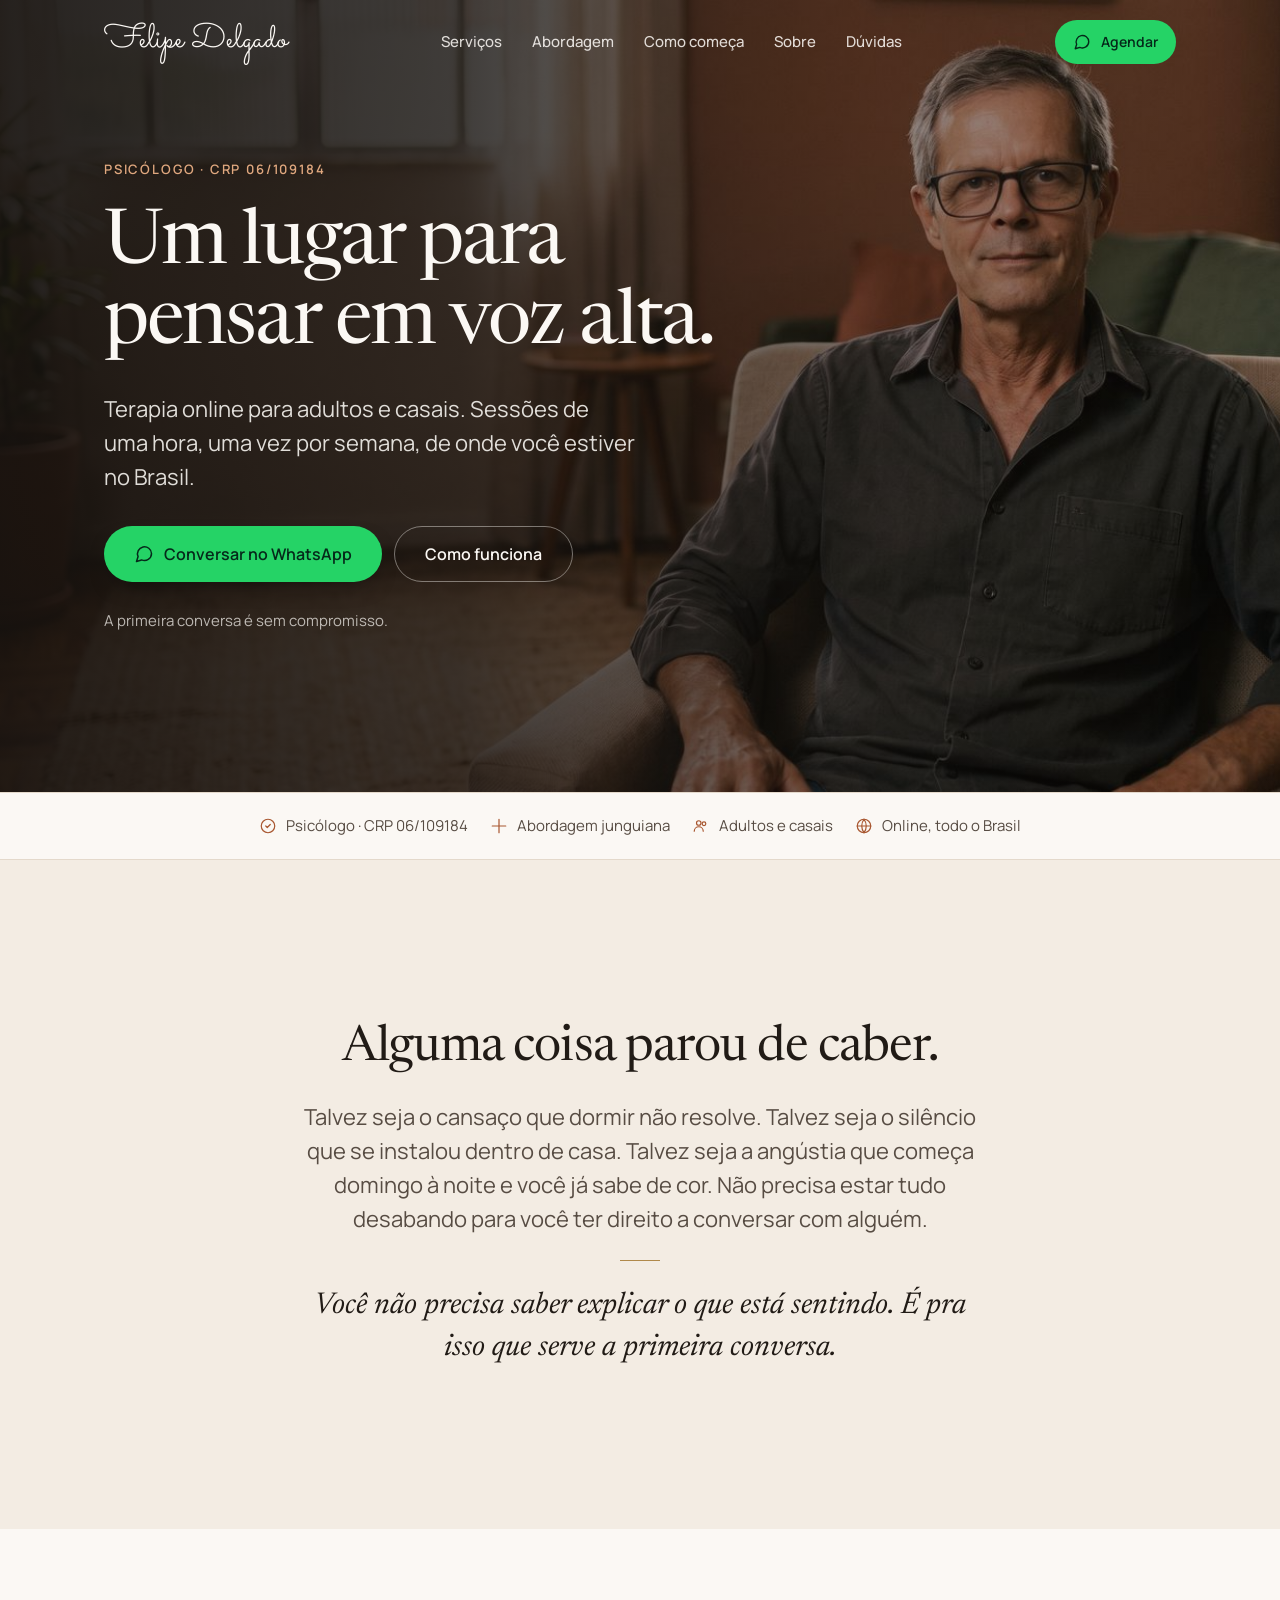
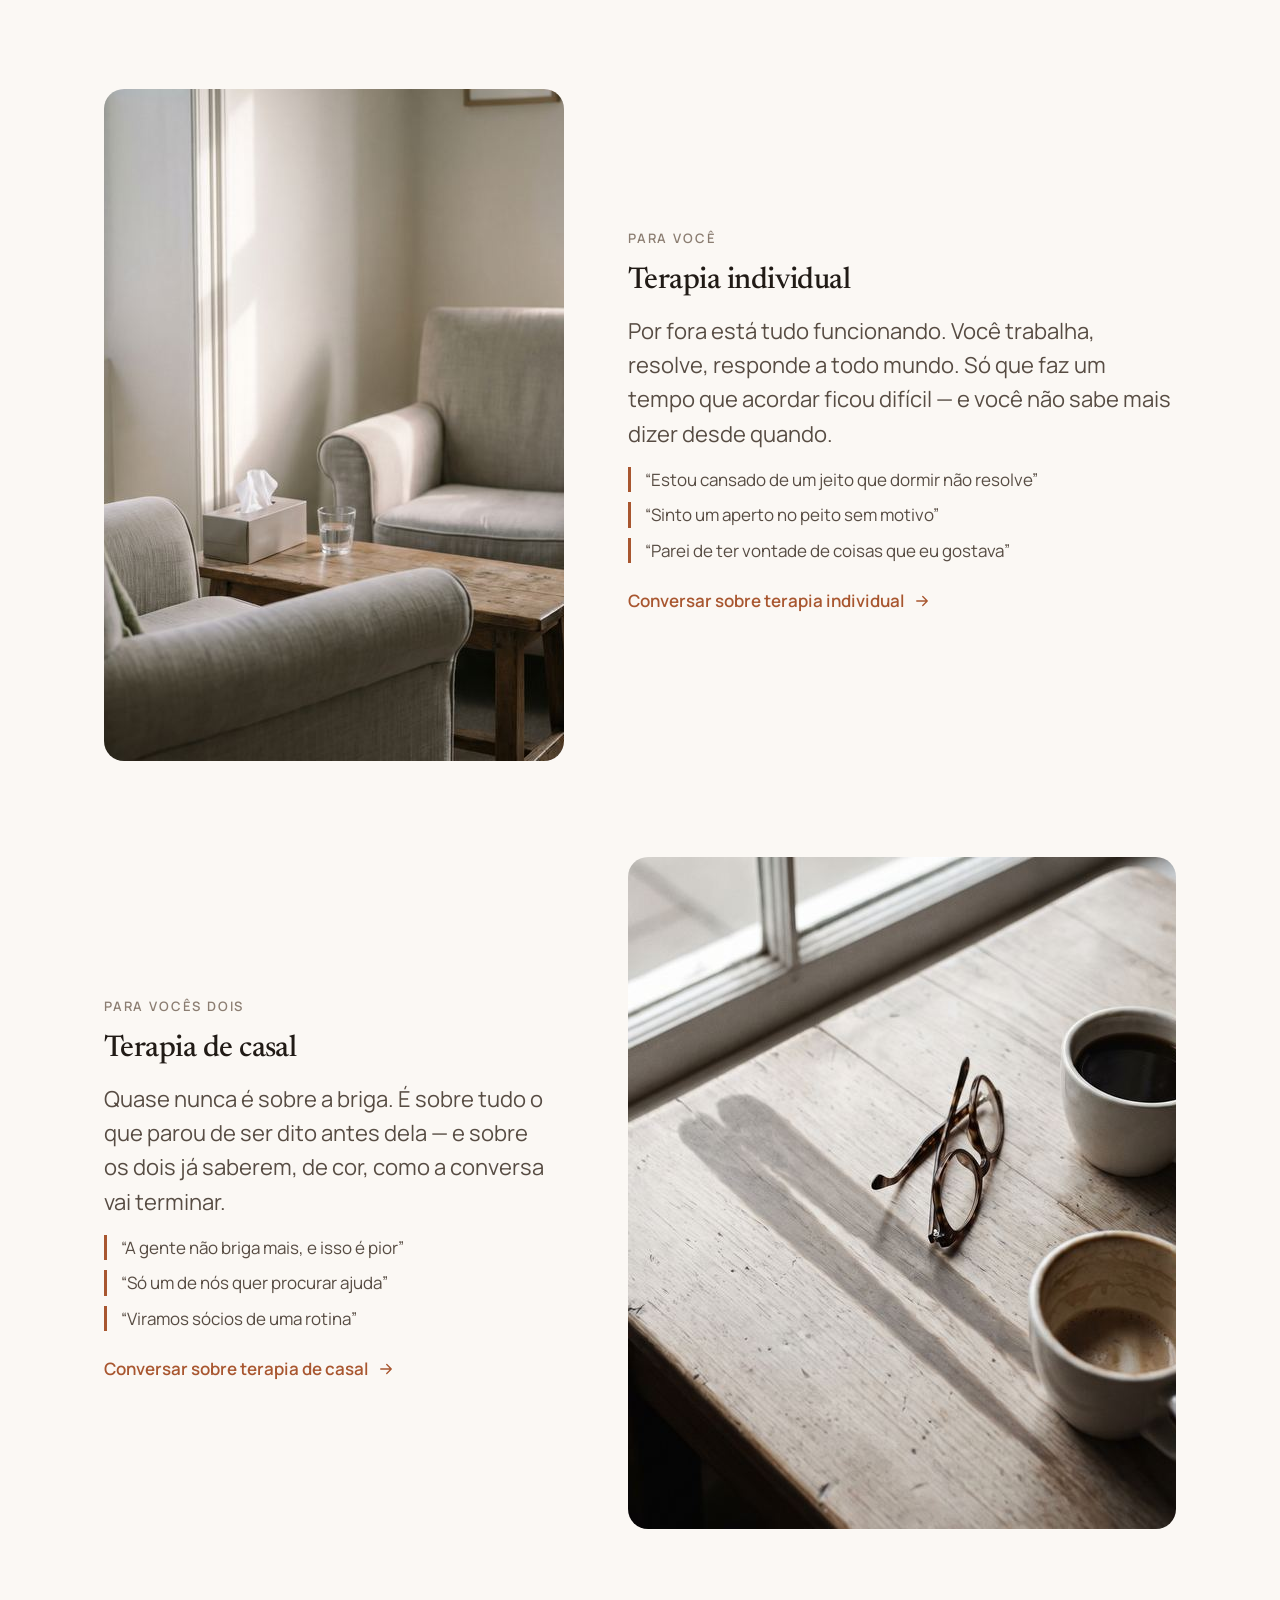
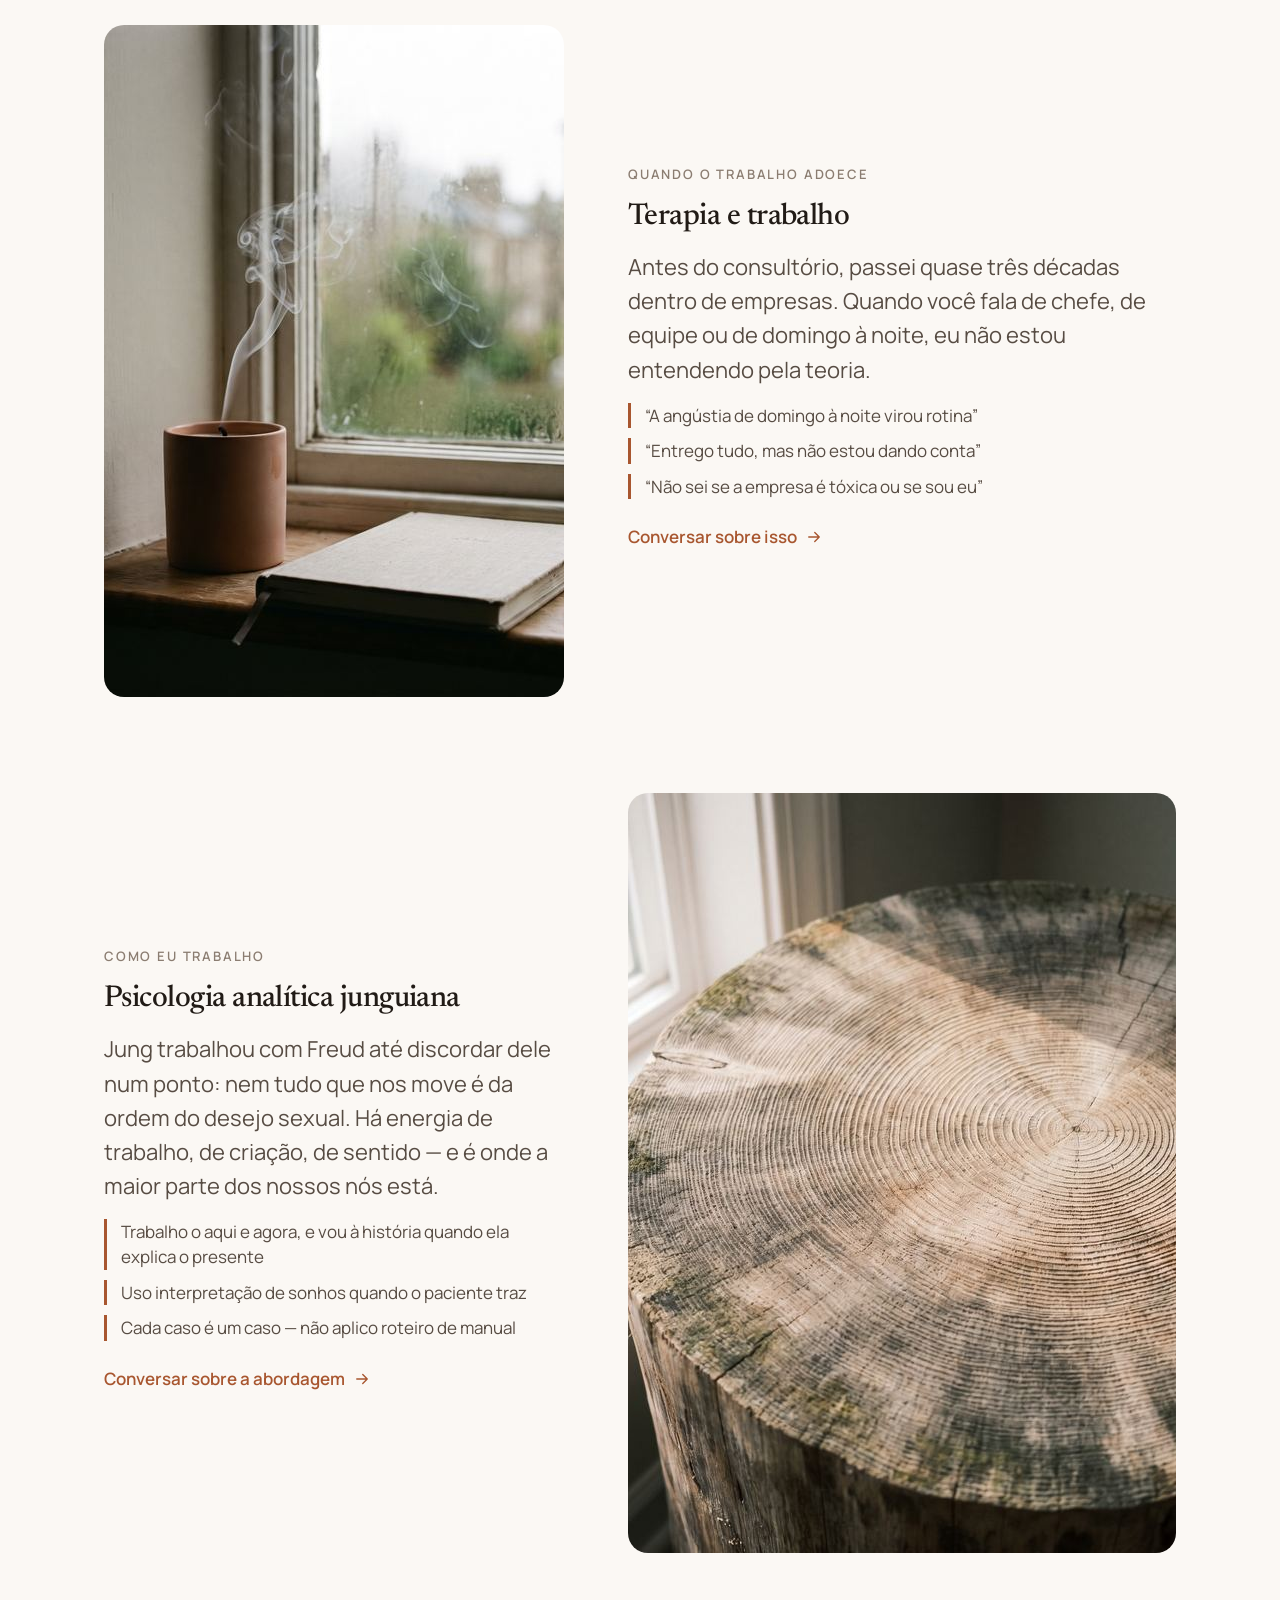
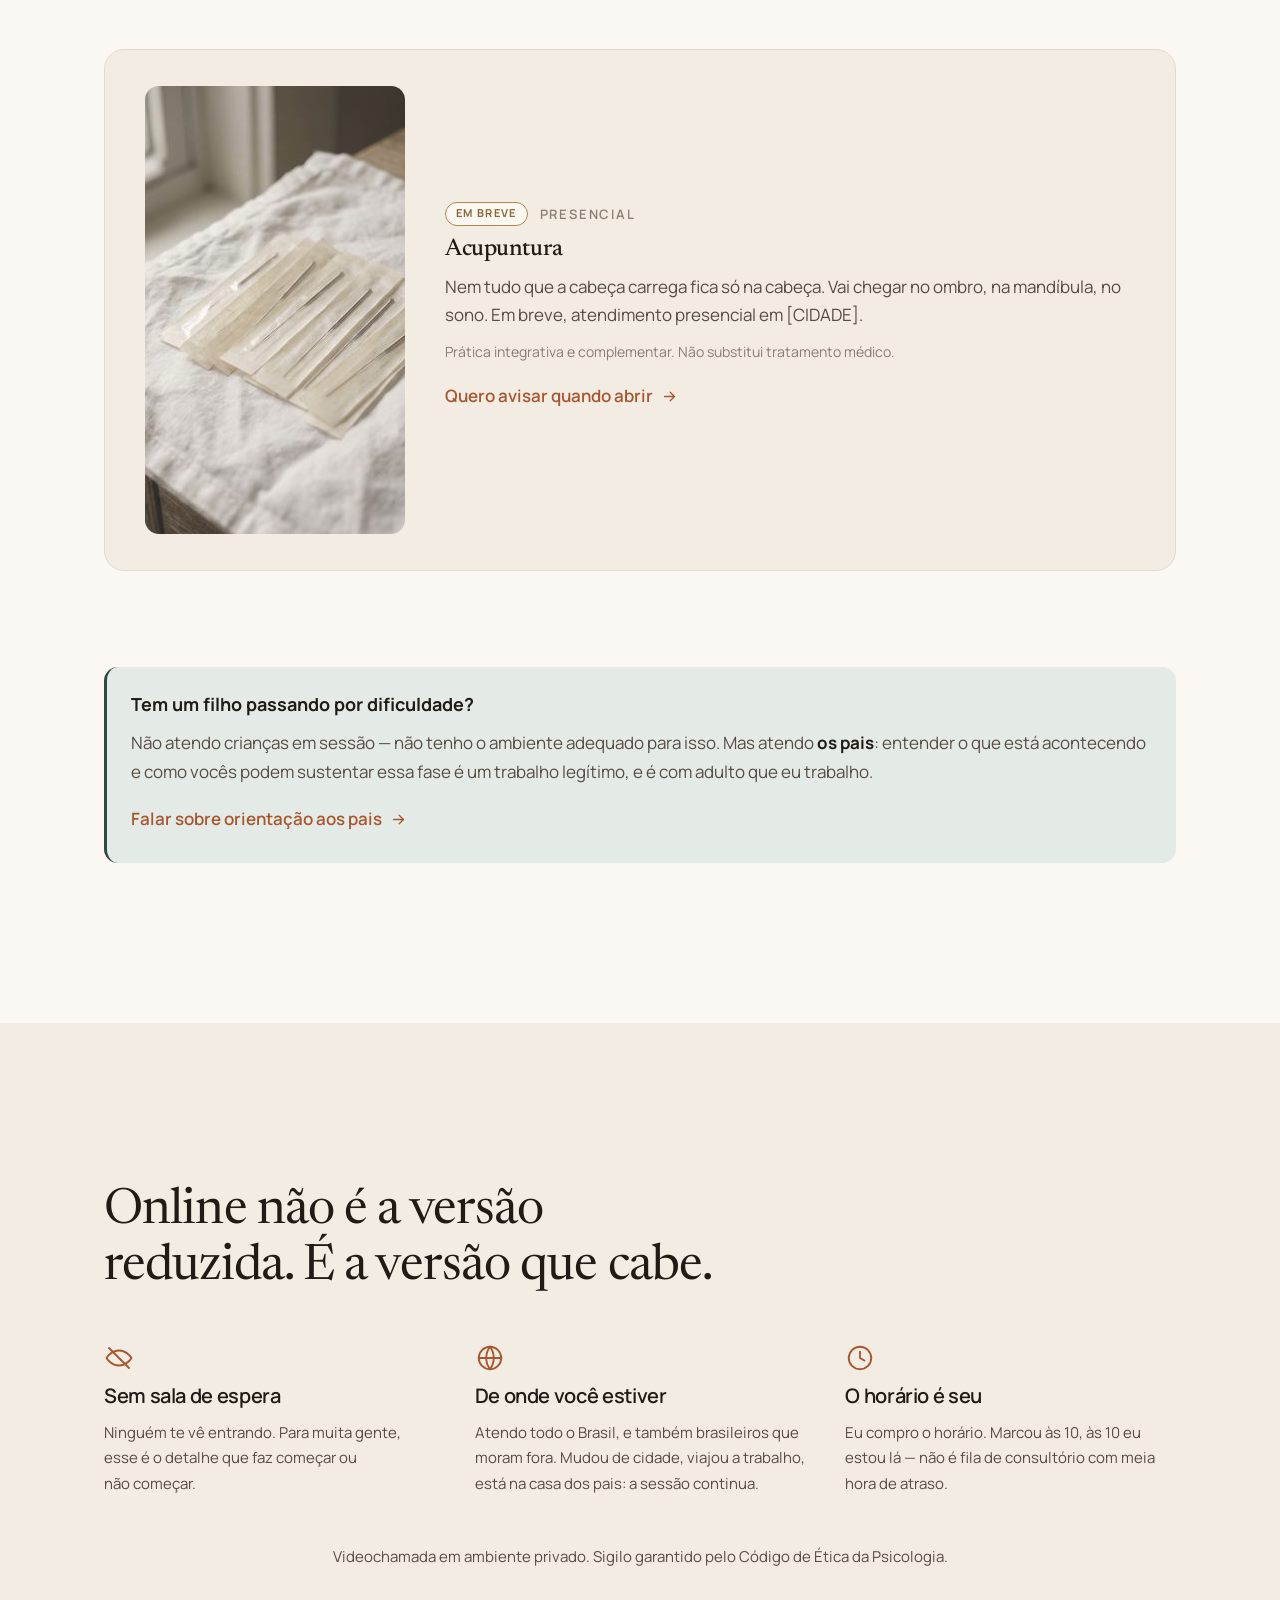
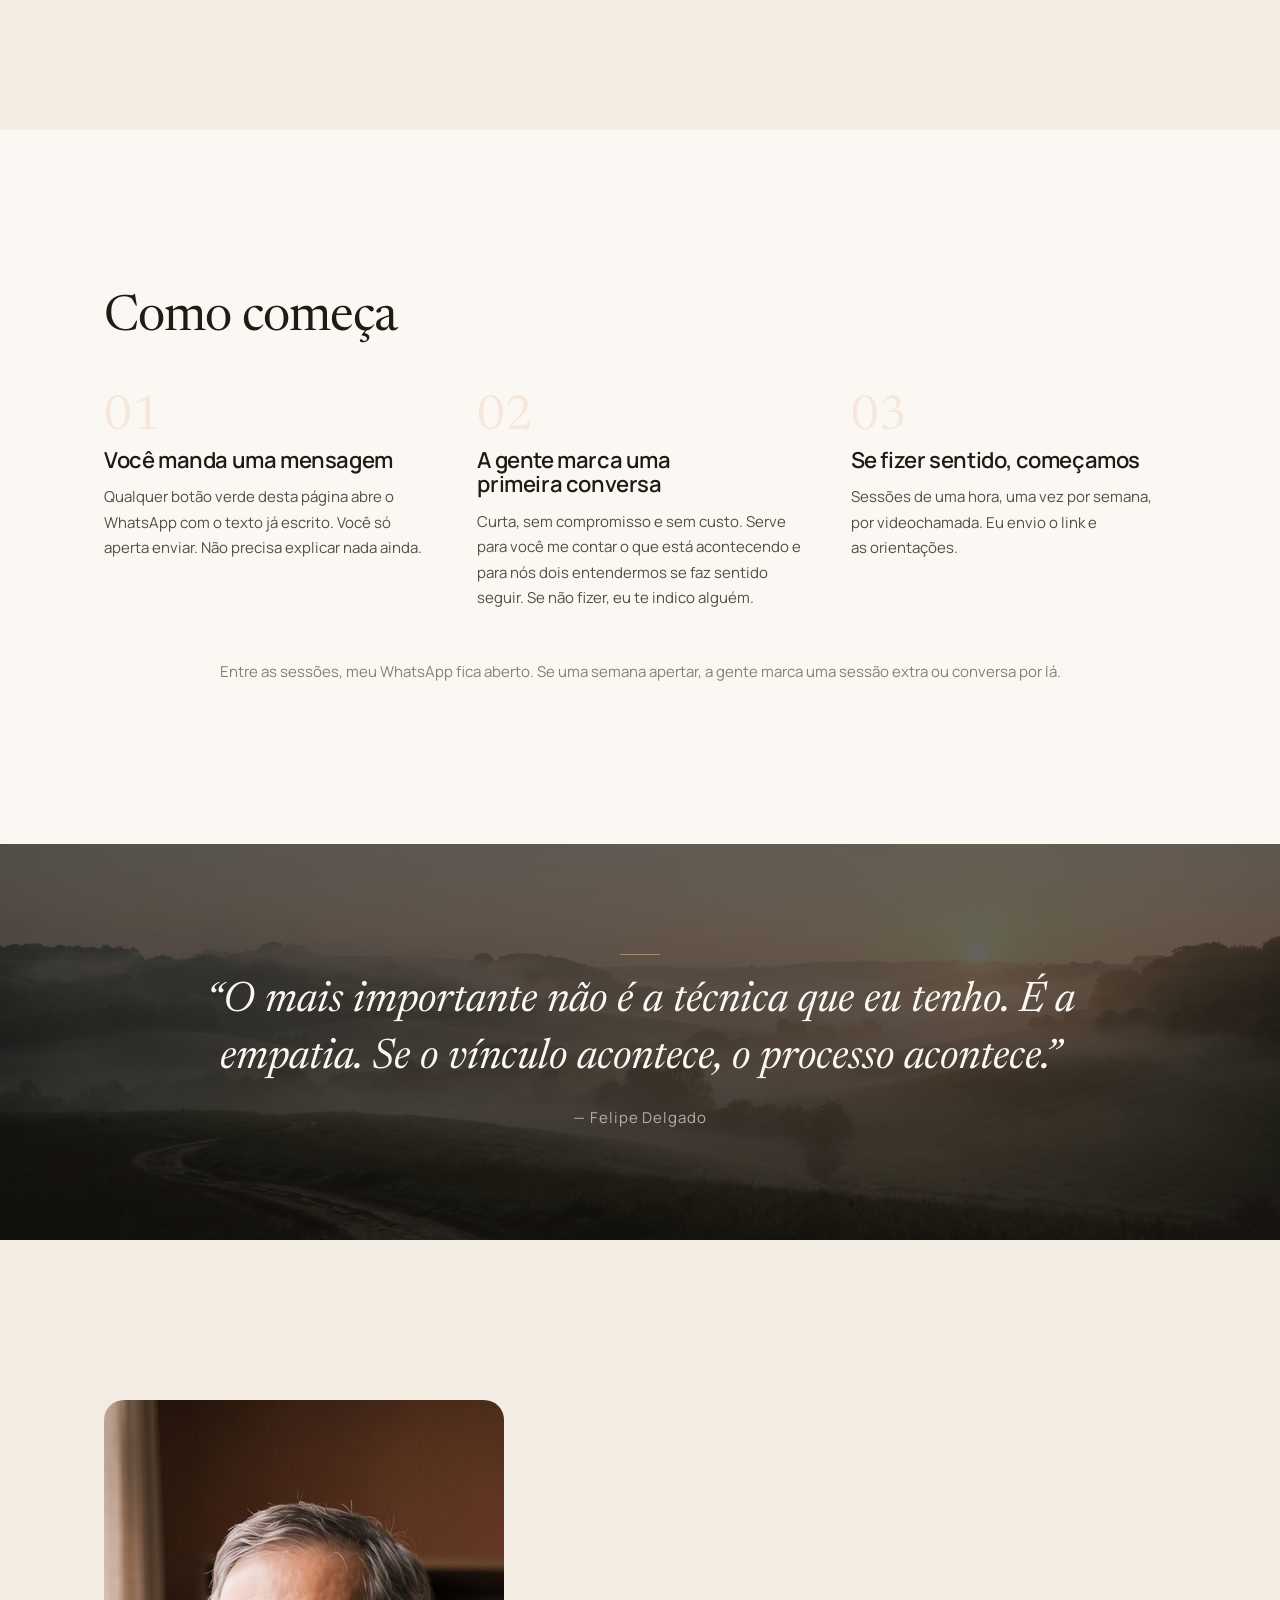
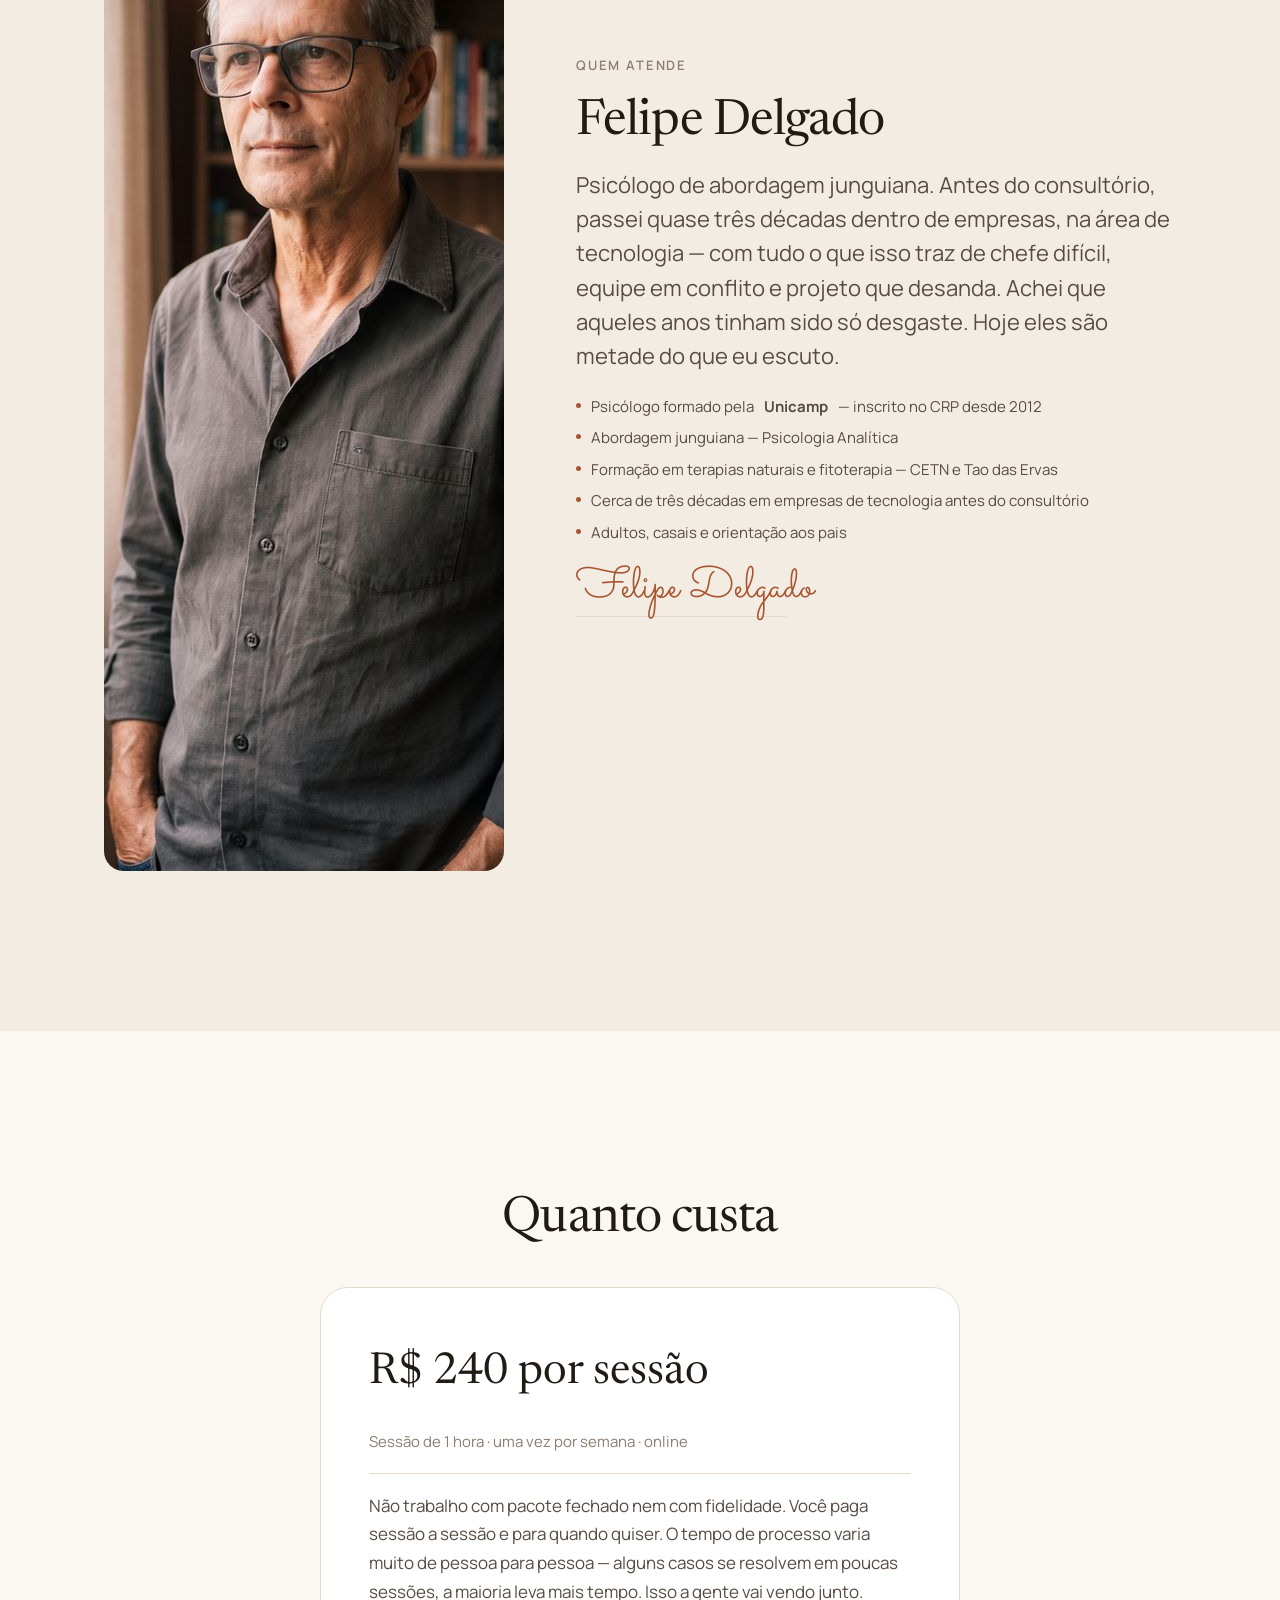
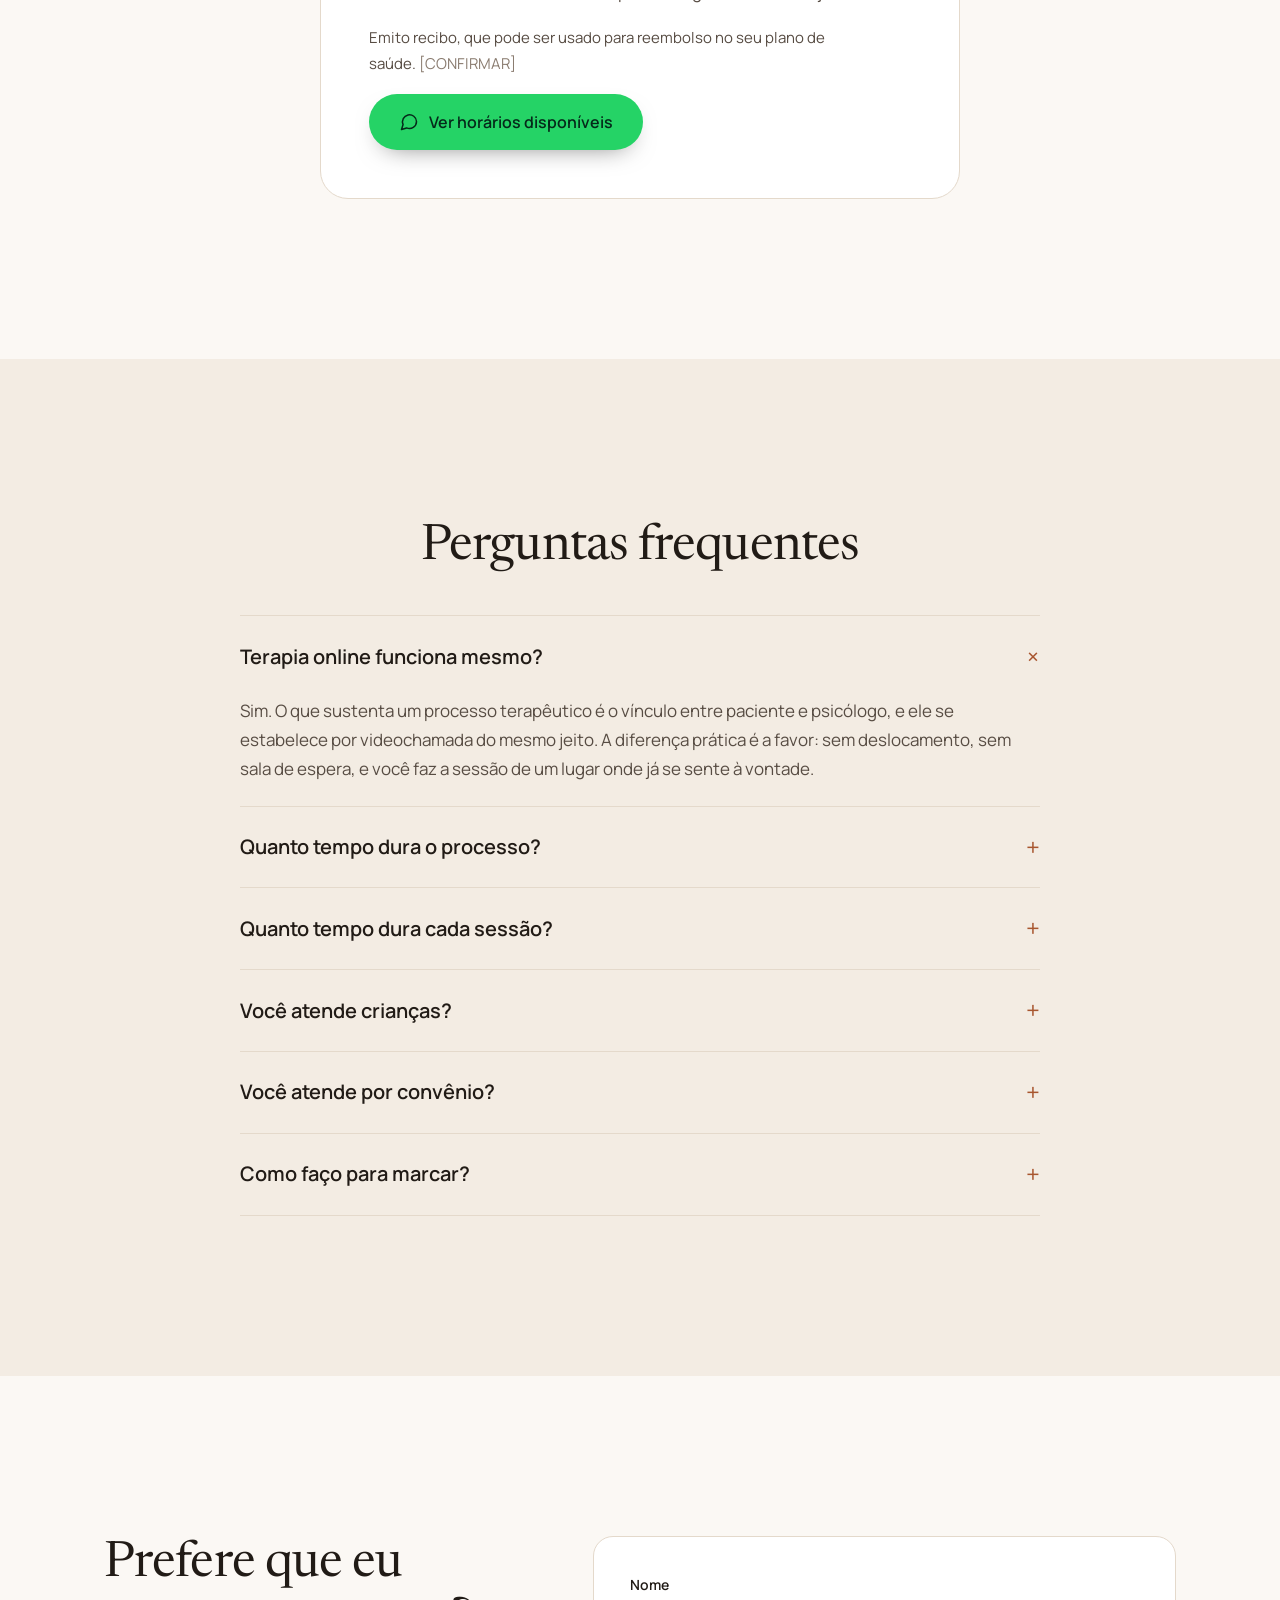
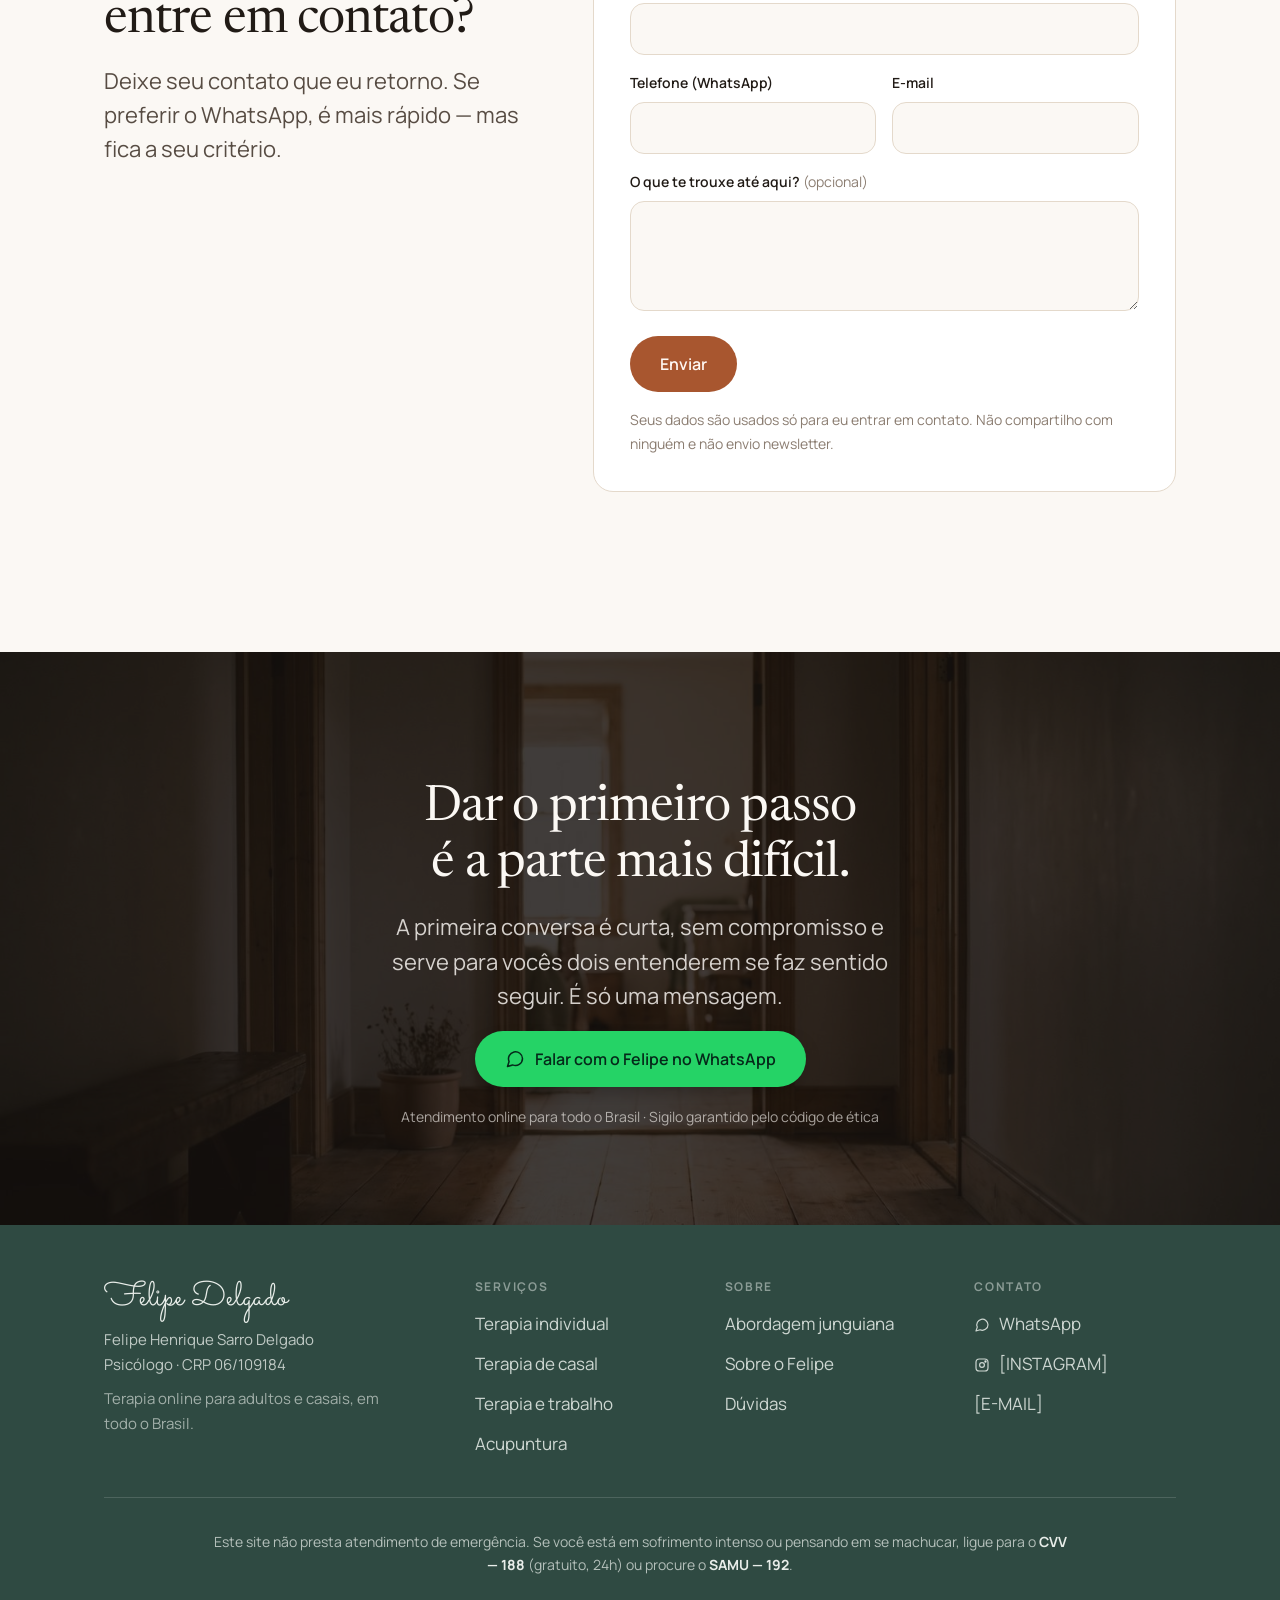
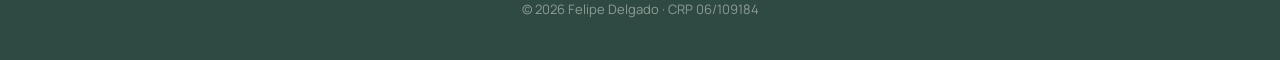
==== commit d24ba7d9: "Dados reais: CRP, WhatsApp, valor da sessão e formações CRP 06/109184 (Felipe Henrique Sarro Delgado" ====
--- a/index.html
+++ b/index.html
@@ -9,7 +9,7 @@
 
 <title>Felipe Delgado — Psicólogo junguiano online para adultos e casais</title>
 <meta name="description" content="Psicólogo de abordagem junguiana. Terapia online para adultos e casais em todo o Brasil. Sessões de uma hora, semanais. Converse pelo WhatsApp.">
-<link rel="canonical" href="https://sidmiranda.github.io/felipe-delgado/">
+<link rel="canonical" href="https://mobspot.github.io/Felipe-Delgado/">
 
 <meta property="og:type" content="website">
 <meta property="og:title" content="Felipe Delgado — Psicólogo junguiano online">
@@ -300,7 +300,7 @@
 
   <div class="wrap">
     <div class="hero-in">
-      <p class="eyebrow">Psicólogo · CRP [NÚMERO]</p>
+      <p class="eyebrow">Psicólogo · CRP 06/109184</p>
       <h1>Um lugar para pensar em voz alta.</h1>
       <p class="lead">Terapia online para adultos e casais. Sessões de uma hora, uma vez por semana, de onde você estiver no Brasil.</p>
       <div class="cta">
@@ -329,7 +329,7 @@
 <!-- ============ CREDENCIAIS ============ -->
 <div class="creds">
   <ul class="wrap">
-    <li><svg width="18" height="18" viewBox="0 0 24 24" fill="none" stroke="currentColor" stroke-width="1.6" stroke-linecap="round" stroke-linejoin="round"><path d="M9 12l2 2 4-4"/><circle cx="12" cy="12" r="9"/></svg>Psicólogo · CRP [NÚMERO]</li>
+    <li><svg width="18" height="18" viewBox="0 0 24 24" fill="none" stroke="currentColor" stroke-width="1.6" stroke-linecap="round" stroke-linejoin="round"><path d="M9 12l2 2 4-4"/><circle cx="12" cy="12" r="9"/></svg>Psicólogo · CRP 06/109184</li>
     <li><svg width="18" height="18" viewBox="0 0 24 24" fill="none" stroke="currentColor" stroke-width="1.6" stroke-linecap="round"><path d="M12 3v18M3 12h18"/></svg>Abordagem junguiana</li>
     <li><svg width="18" height="18" viewBox="0 0 24 24" fill="none" stroke="currentColor" stroke-width="1.6" stroke-linecap="round" stroke-linejoin="round"><circle cx="9" cy="8" r="3"/><circle cx="16" cy="9" r="2.4"/><path d="M3 19a6 6 0 0 1 12 0"/></svg>Adultos e casais</li>
     <li><svg width="18" height="18" viewBox="0 0 24 24" fill="none" stroke="currentColor" stroke-width="1.6" stroke-linecap="round" stroke-linejoin="round"><circle cx="12" cy="12" r="9"/><path d="M3 12h18M12 3a15 15 0 0 1 0 18M12 3a15 15 0 0 0 0 18"/></svg>Online, todo o Brasil</li>
@@ -489,8 +489,10 @@
       <h2>Felipe Delgado</h2>
       <p class="lead">Psicólogo de abordagem junguiana. Antes do consultório, passei quase três décadas dentro de empresas, na área de tecnologia — com tudo o que isso traz de chefe difícil, equipe em conflito e projeto que desanda. Achei que aqueles anos tinham sido só desgaste. Hoje eles são metade do que eu escuto.</p>
       <ul class="facts">
-        <li>Psicólogo · CRP [NÚMERO]</li>
+        <li>Psicólogo formado pela <strong>Unicamp</strong> — inscrito no CRP desde 2012</li>
         <li>Abordagem junguiana — Psicologia Analítica</li>
+        <li>Formação em terapias naturais e fitoterapia — CETN e Tao das Ervas</li>
+        <li>Cerca de três décadas em empresas de tecnologia antes do consultório</li>
         <li>Adultos, casais e orientação aos pais</li>
       </ul>
       <div><span class="sig">Felipe Delgado</span><div style="width:210px;height:1px;background:var(--line);margin-top:6px"></div></div>
@@ -503,7 +505,7 @@
   <div class="wrap" style="display:grid;gap:40px;justify-items:center">
     <h2>Quanto custa</h2>
     <div class="price">
-      <p class="val">R$ [VALOR] por sessão</p>
+      <p class="val">R$ 240 por sessão</p>
       <p style="font-size:.9375rem;color:var(--ink-mute)">Sessão de 1 hora · uma vez por semana · online</p>
       <hr>
       <p>Não trabalho com pacote fechado nem com fidelidade. Você paga sessão a sessão e para quando quiser. O tempo de processo varia muito de pessoa para pessoa — alguns casos se resolvem em poucas sessões, a maioria leva mais tempo. Isso a gente vai vendo junto.</p>
@@ -574,7 +576,7 @@
     <div class="fgrid">
       <div>
         <p class="mark">Felipe Delgado</p>
-        <p style="font-size:.9375rem;color:rgba(232,237,233,.78);margin-top:8px">Psicólogo · CRP [NÚMERO]</p>
+        <p style="font-size:.9375rem;color:rgba(232,237,233,.78);margin-top:8px">Felipe Henrique Sarro Delgado<br>Psicólogo · CRP 06/109184</p>
         <p style="font-size:.9375rem;color:rgba(232,237,233,.62);margin-top:8px;max-width:280px">Terapia online para adultos e casais, em todo o Brasil.</p>
       </div>
       <div>
@@ -600,7 +602,7 @@
 
     <div class="fdiv"></div>
     <p class="emerg">Este site não presta atendimento de emergência. Se você está em sofrimento intenso ou pensando em se machucar, ligue para o <strong>CVV — 188</strong> (gratuito, 24h) ou procure o <strong>SAMU — 192</strong>.</p>
-    <p class="copy">© 2026 Felipe Delgado · CRP [NÚMERO]</p>
+    <p class="copy">© 2026 Felipe Delgado · CRP 06/109184</p>
   </div>
 </footer>
 
@@ -612,11 +614,21 @@
 <script type="application/ld+json">
 {"@context":"https://schema.org","@type":"Psychologist",
 "name":"Felipe Delgado",
+"legalName":"Felipe Henrique Sarro Delgado",
 "description":"Psicólogo de abordagem junguiana. Terapia online para adultos e casais.",
-"url":"https://sidmiranda.github.io/felipe-delgado/",
+"url":"https://mobspot.github.io/Felipe-Delgado/",
+"telephone":"+5535920013172",
+"priceRange":"R$ 240",
 "areaServed":{"@type":"Country","name":"Brasil"},
 "availableLanguage":"pt-BR",
-"knowsAbout":["Psicologia Analítica","Terapia de casal","Interpretação de sonhos","Burnout"]}
+"alumniOf":[{"@type":"CollegeOrUniversity","name":"Universidade Estadual de Campinas"},
+            {"@type":"CollegeOrUniversity","name":"Universidade Federal do Rio de Janeiro"},
+            {"@type":"EducationalOrganization","name":"Faculdade de Jaguariúna"}],
+"hasCredential":{"@type":"EducationalOccupationalCredential",
+  "credentialCategory":"Registro profissional",
+  "recognizedBy":{"@type":"Organization","name":"Conselho Regional de Psicologia 06 — SP"},
+  "identifier":"CRP 06/109184"},
+"knowsAbout":["Psicologia Analítica","Terapia de casal","Interpretação de sonhos","Burnout","Orientação a pais"]}
 </script>
 
 <script>
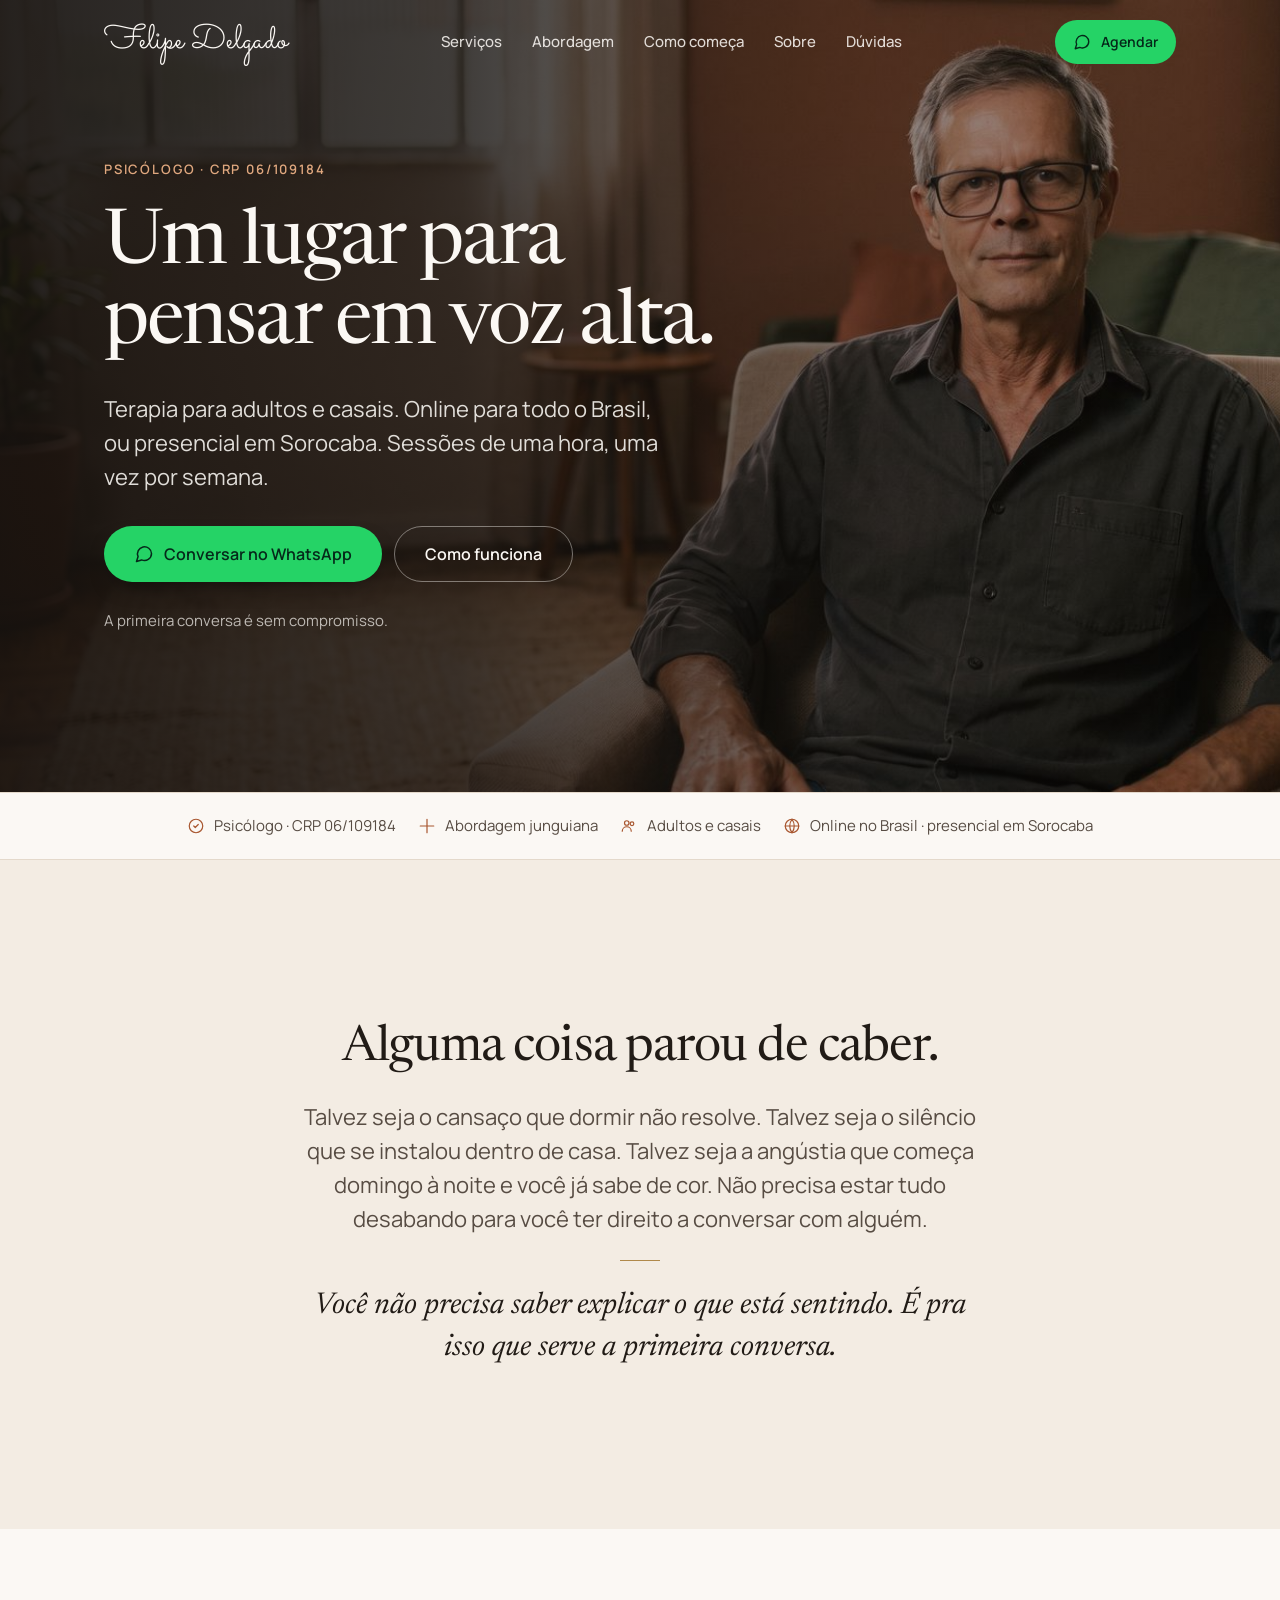
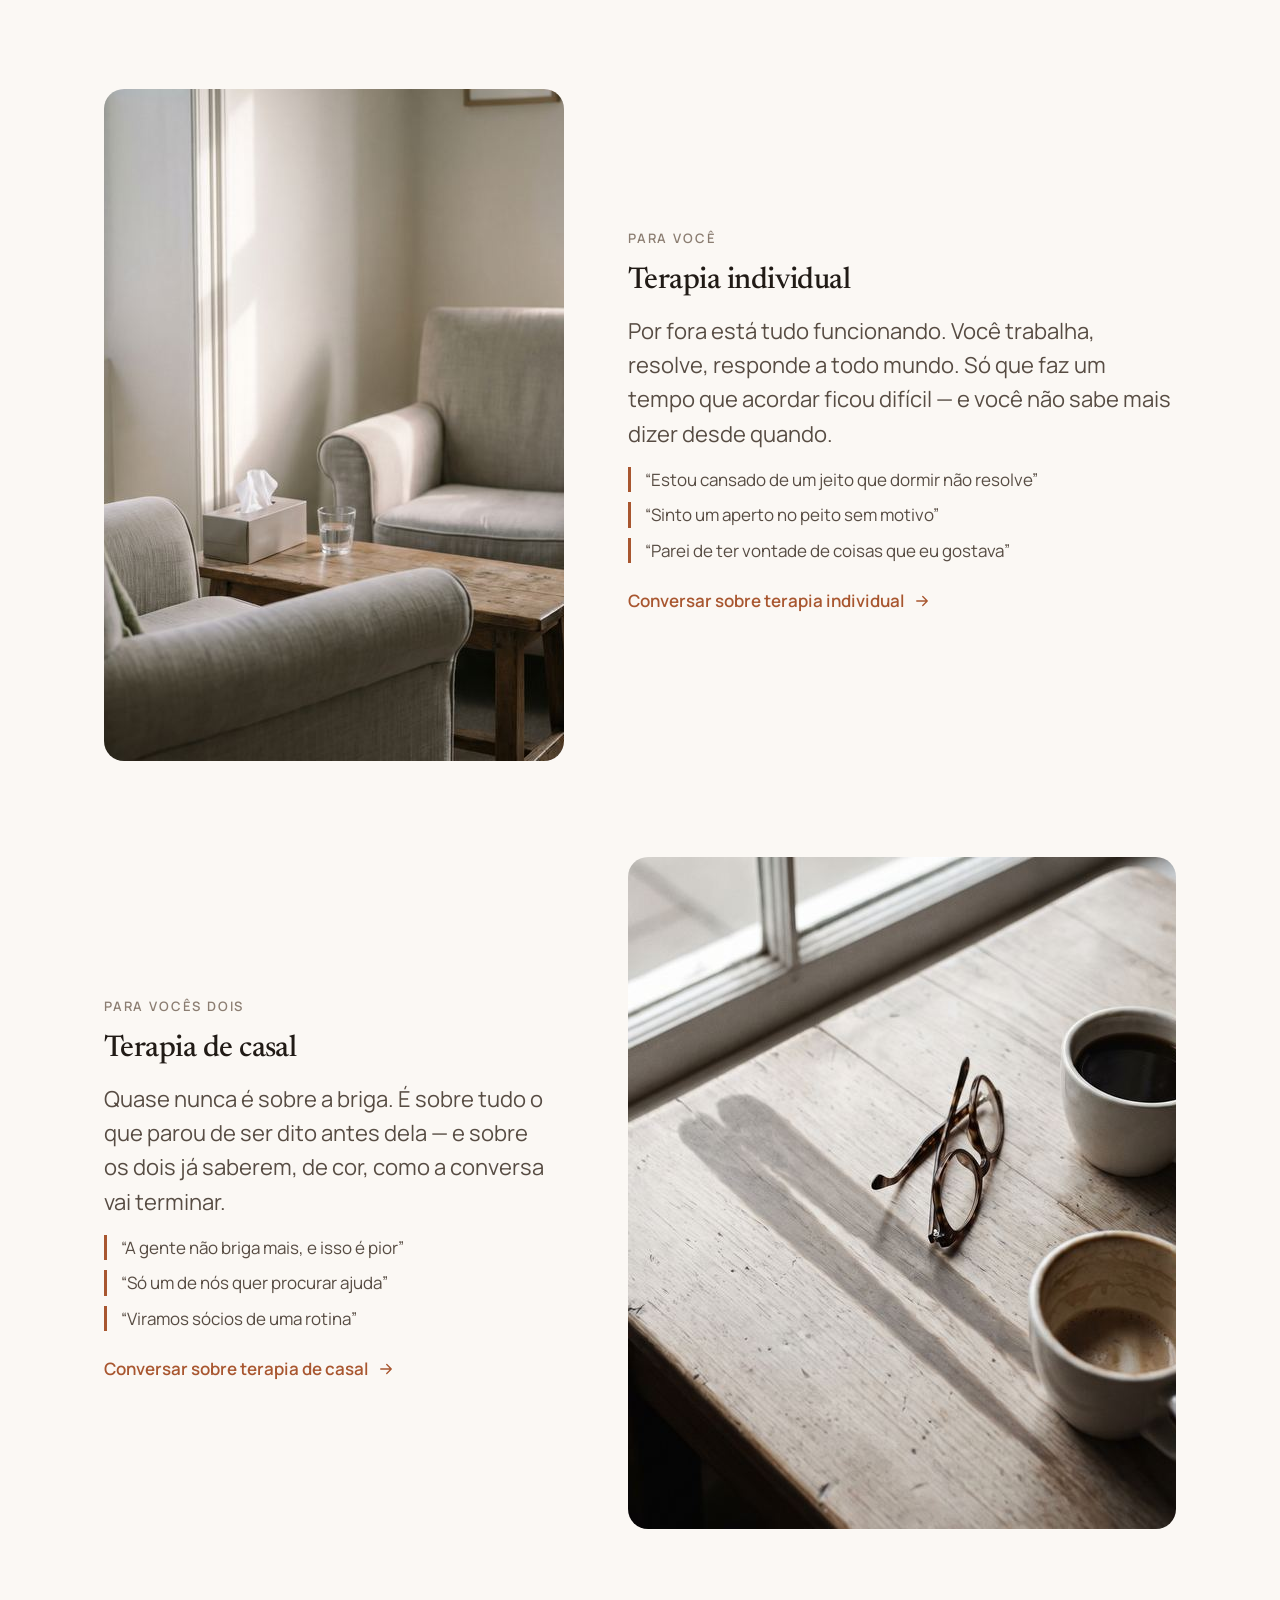
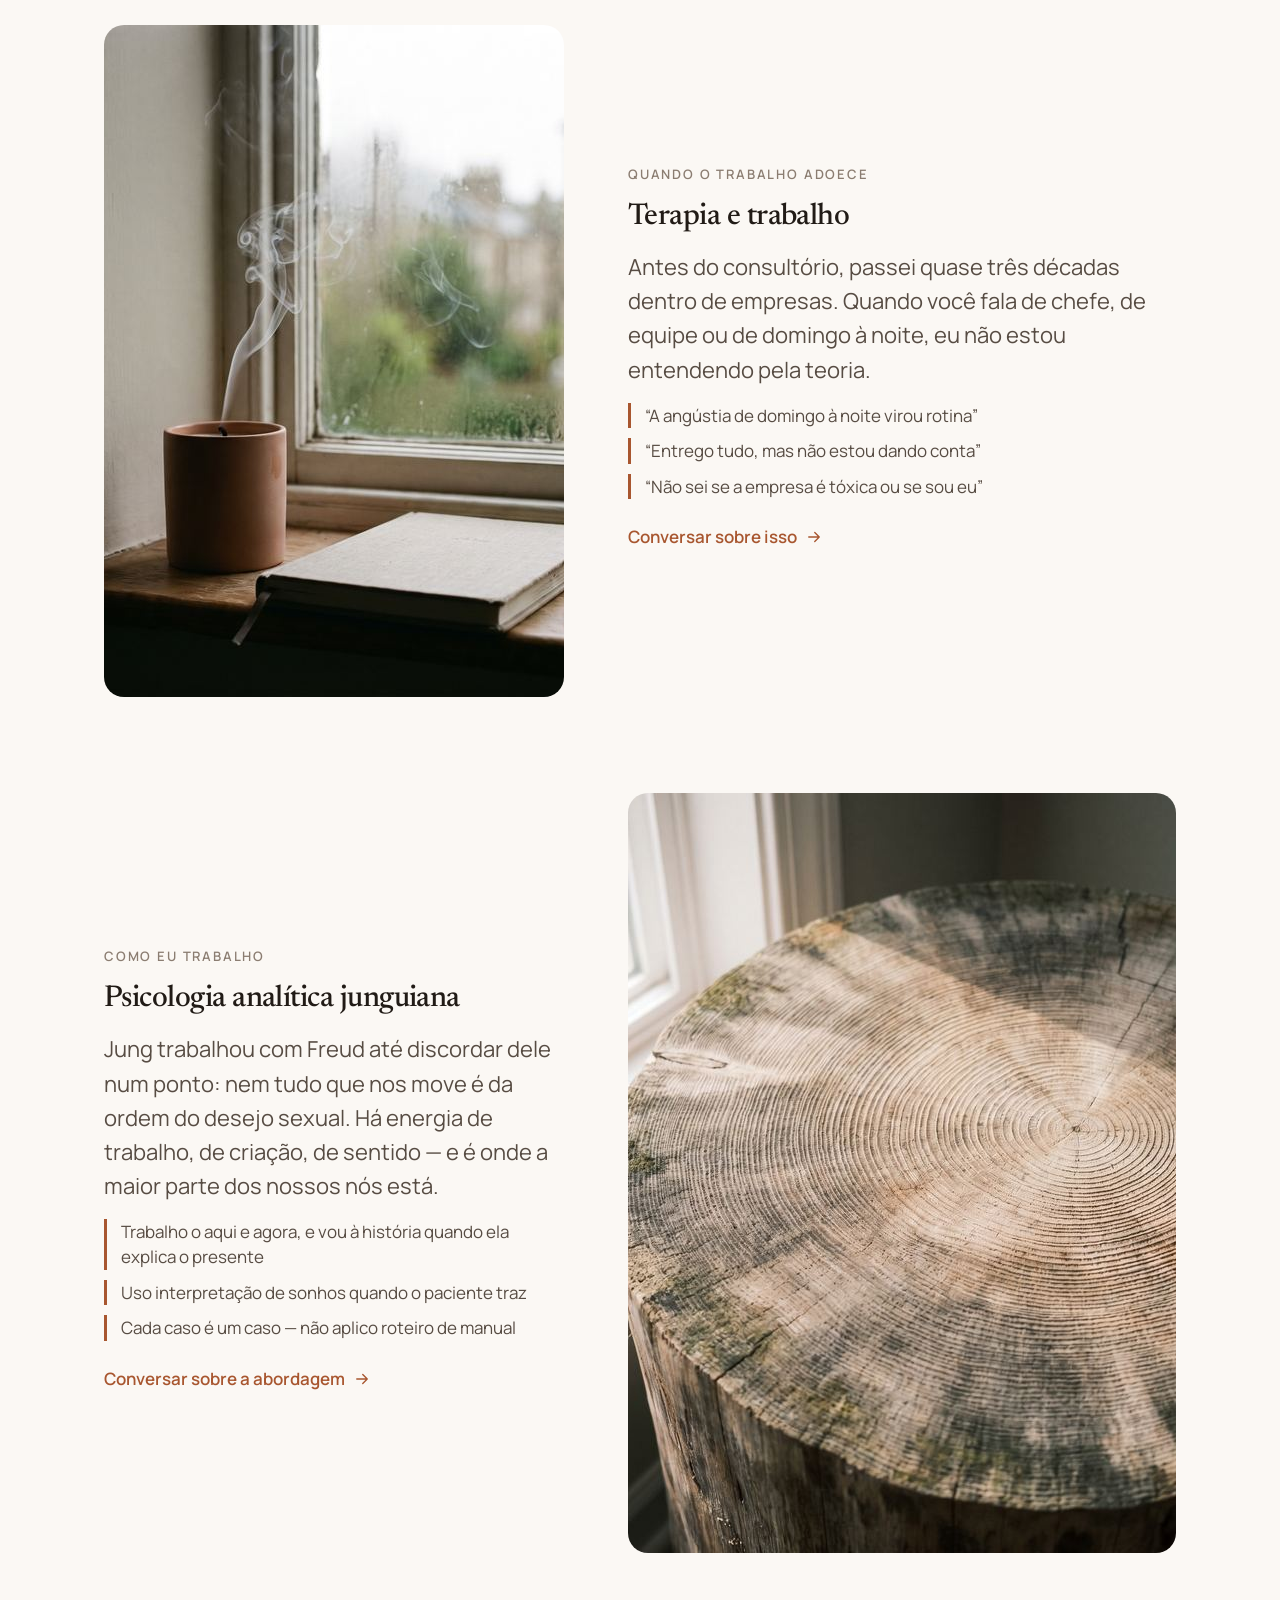
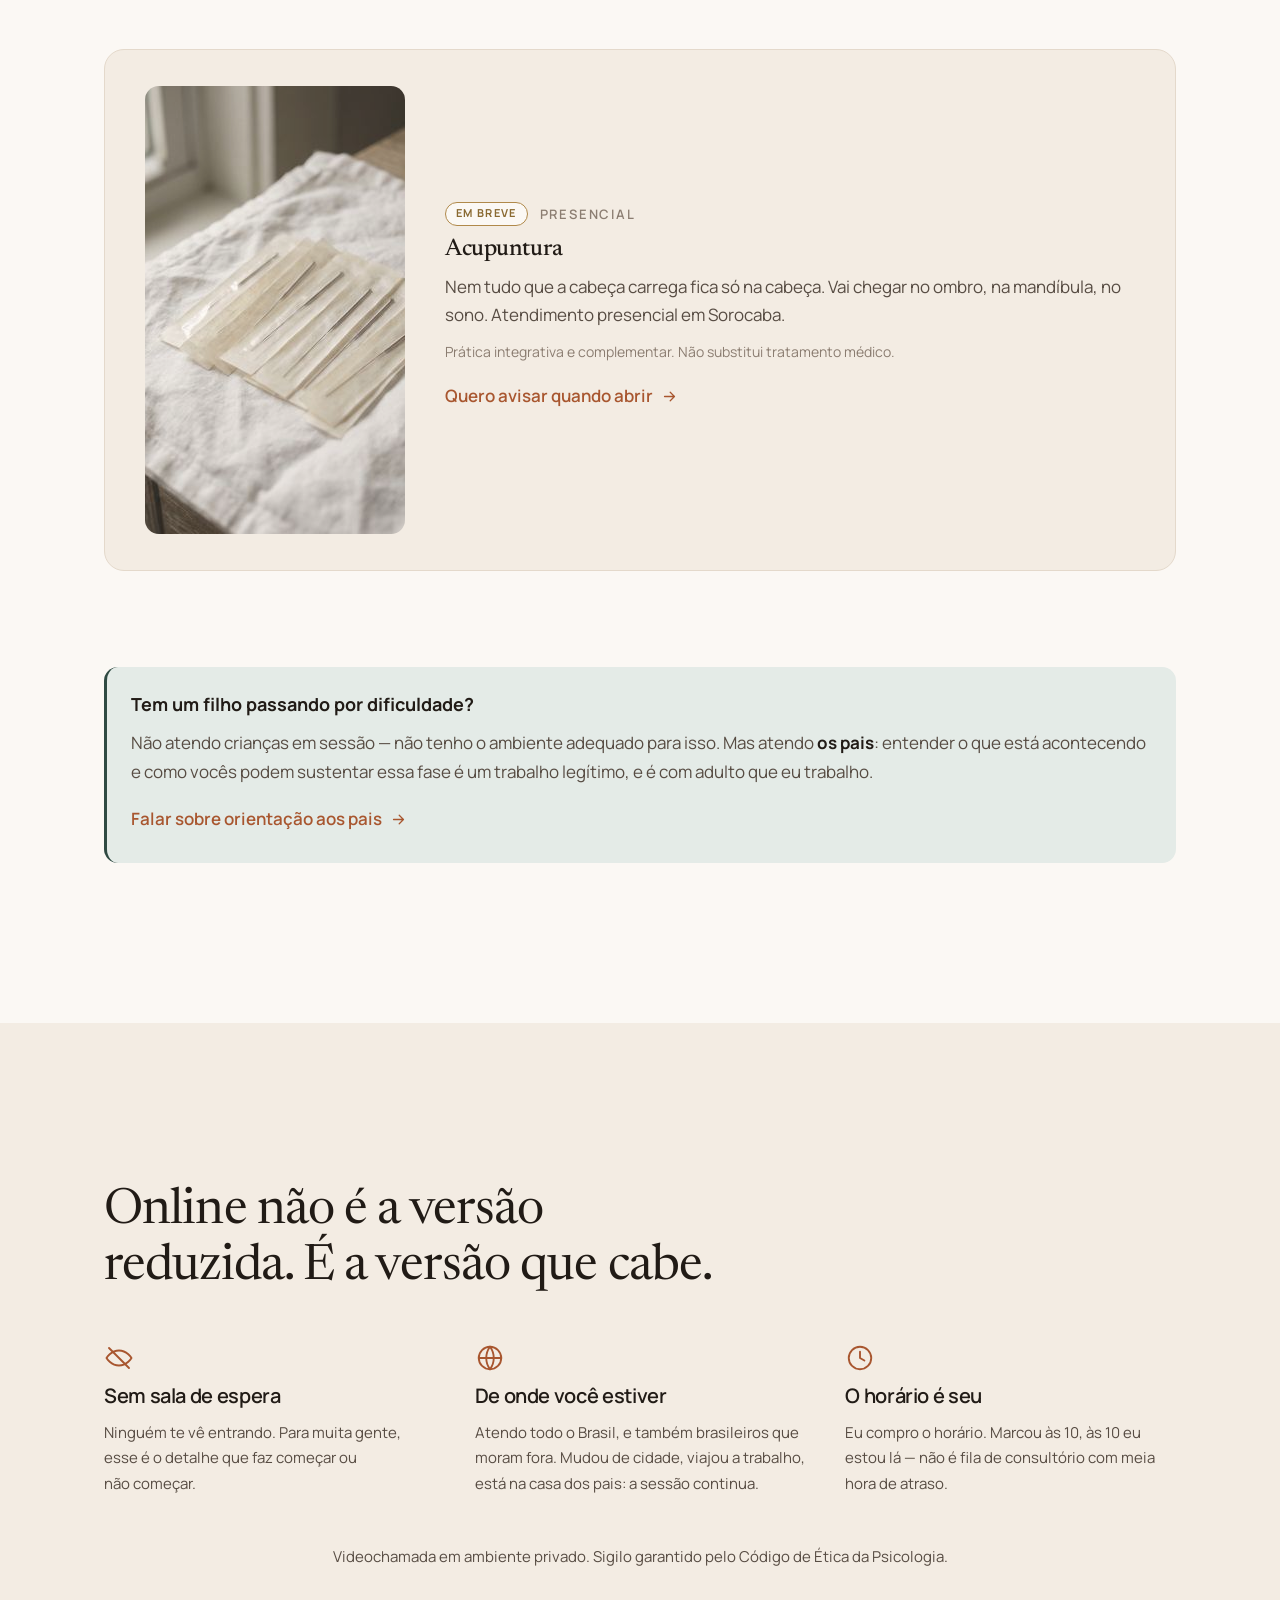
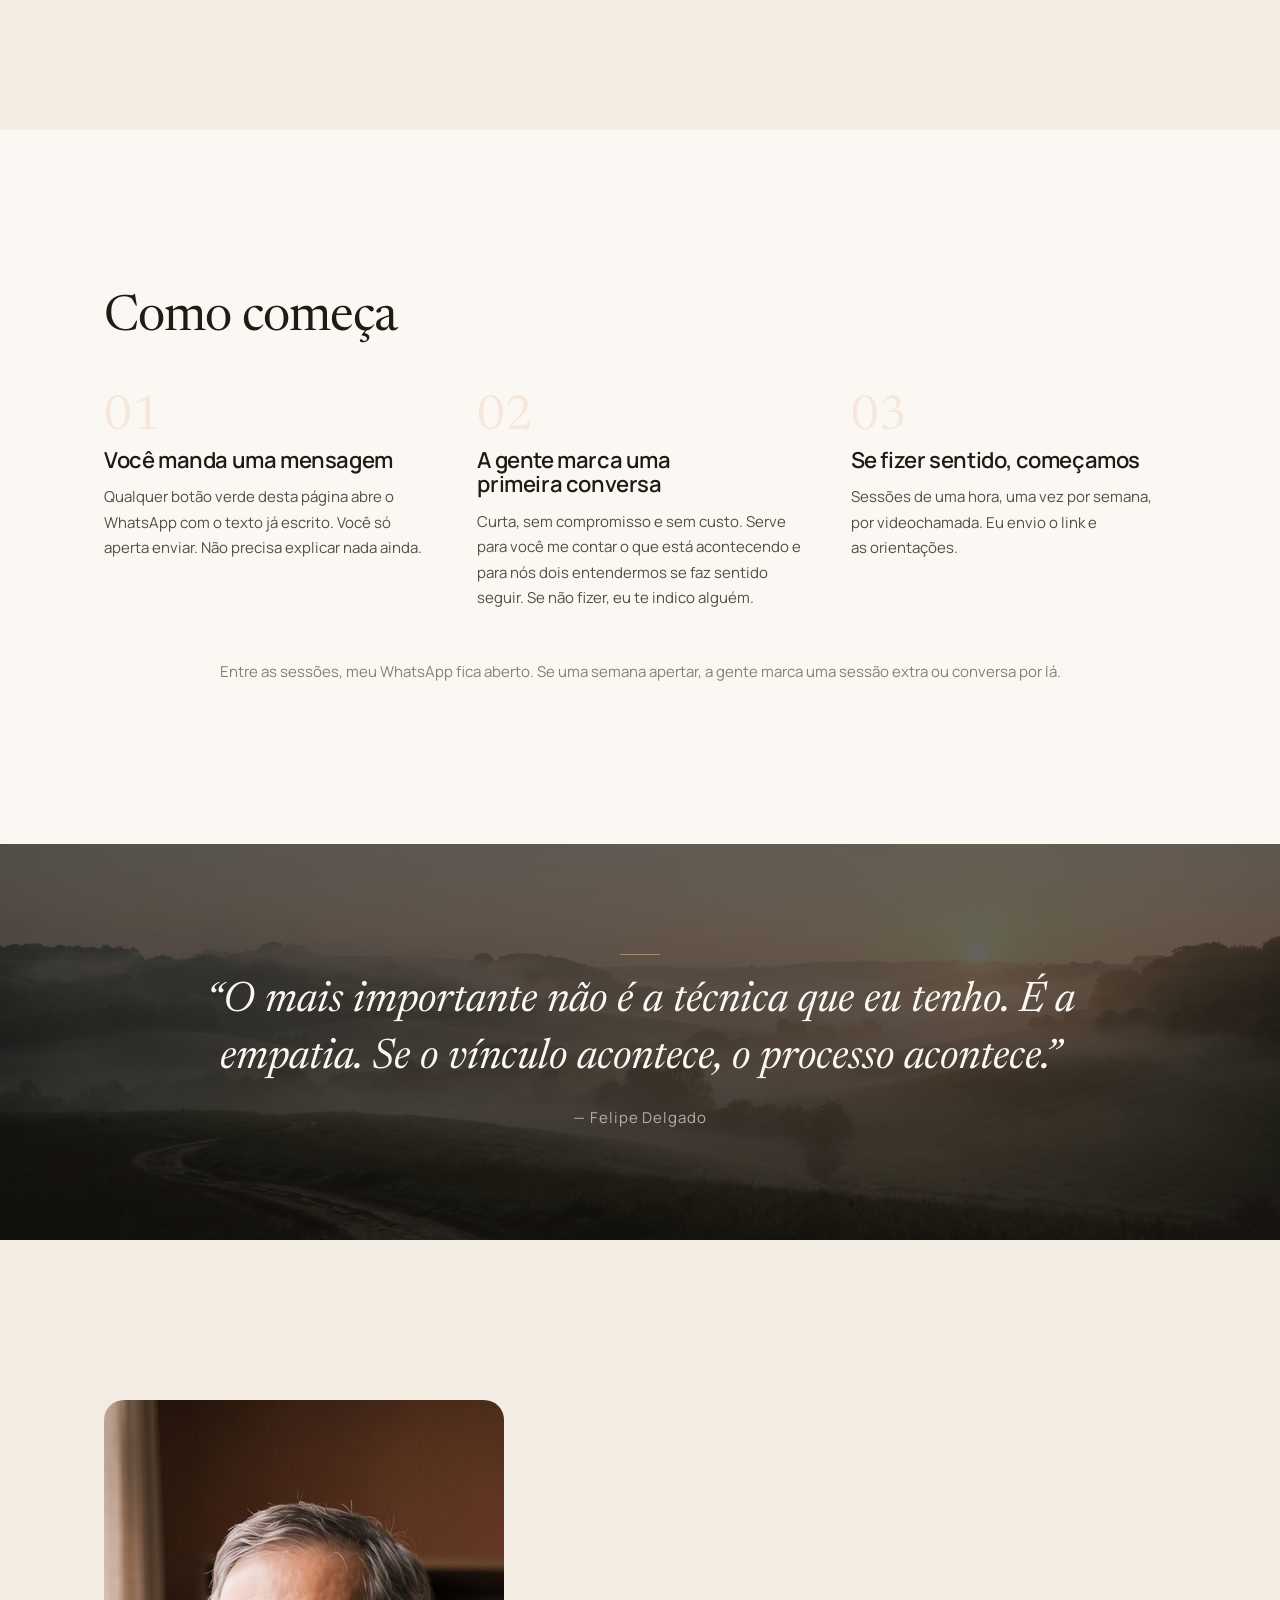
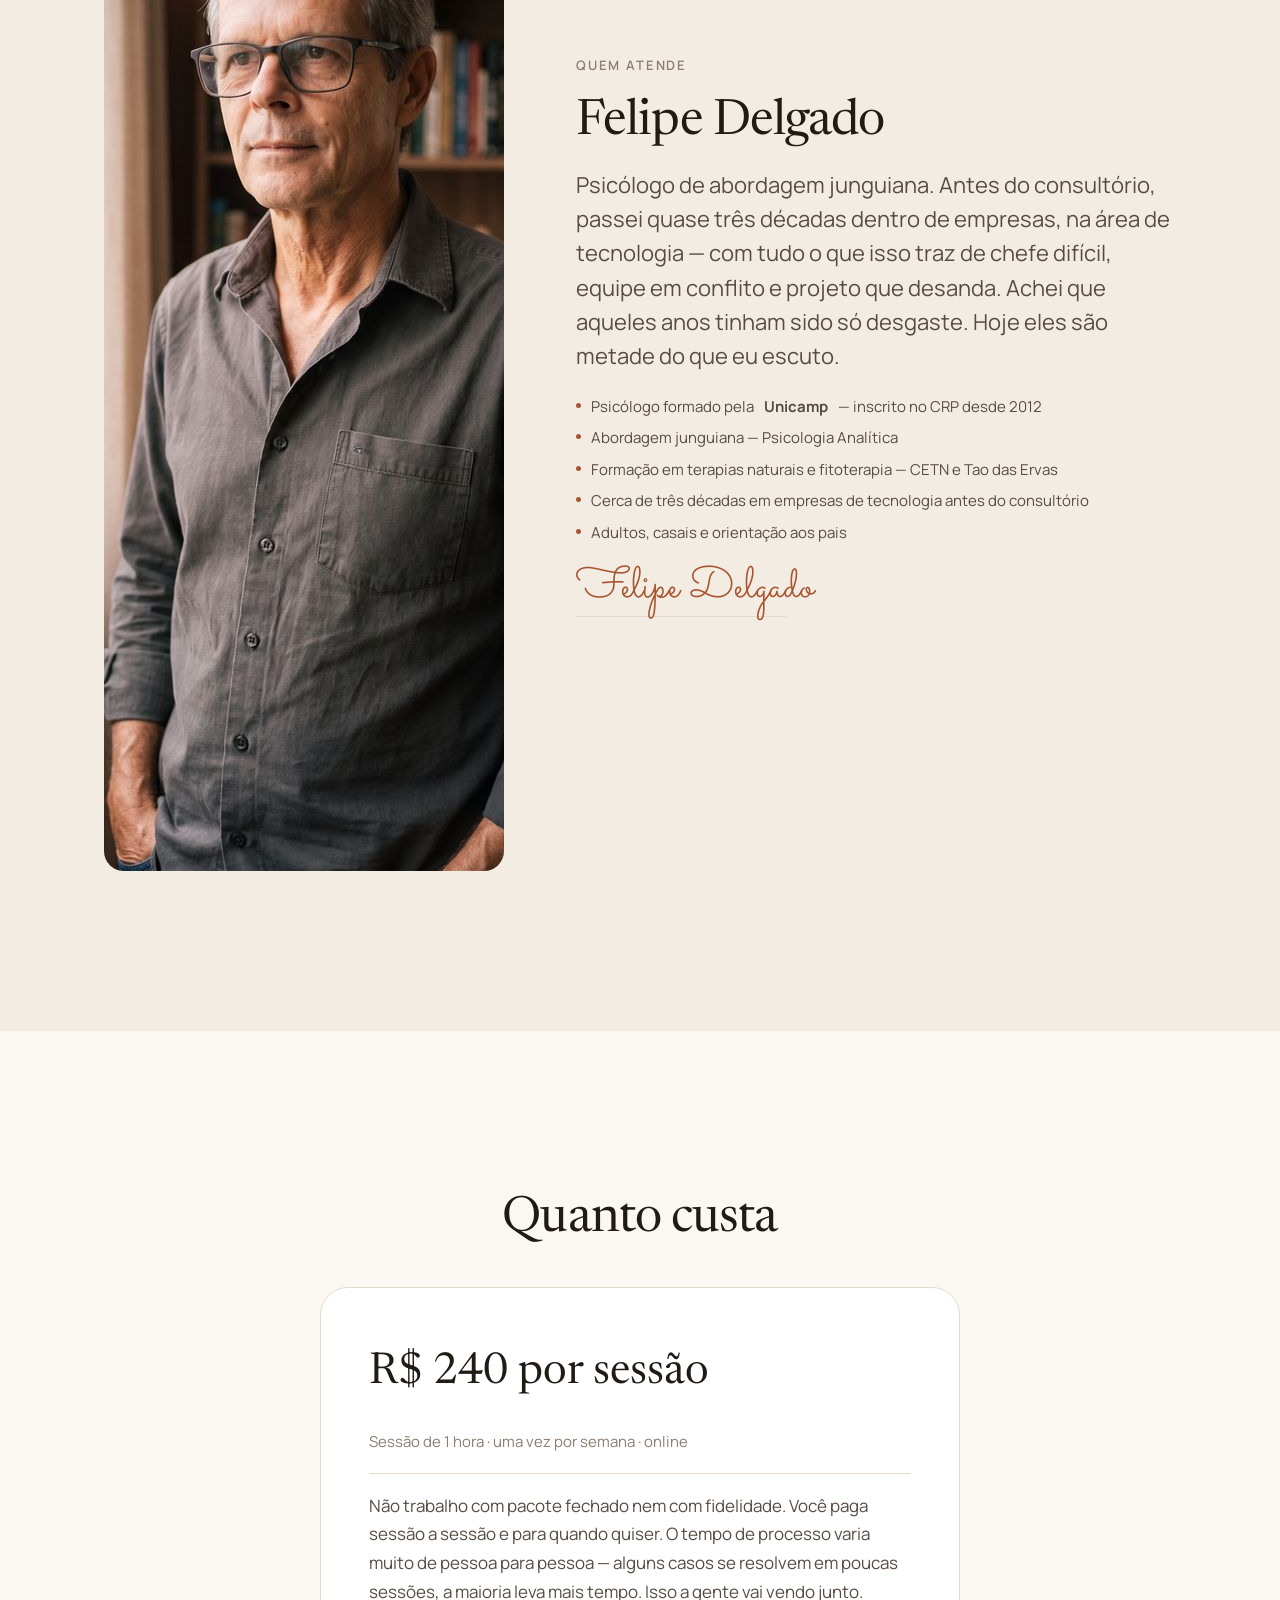
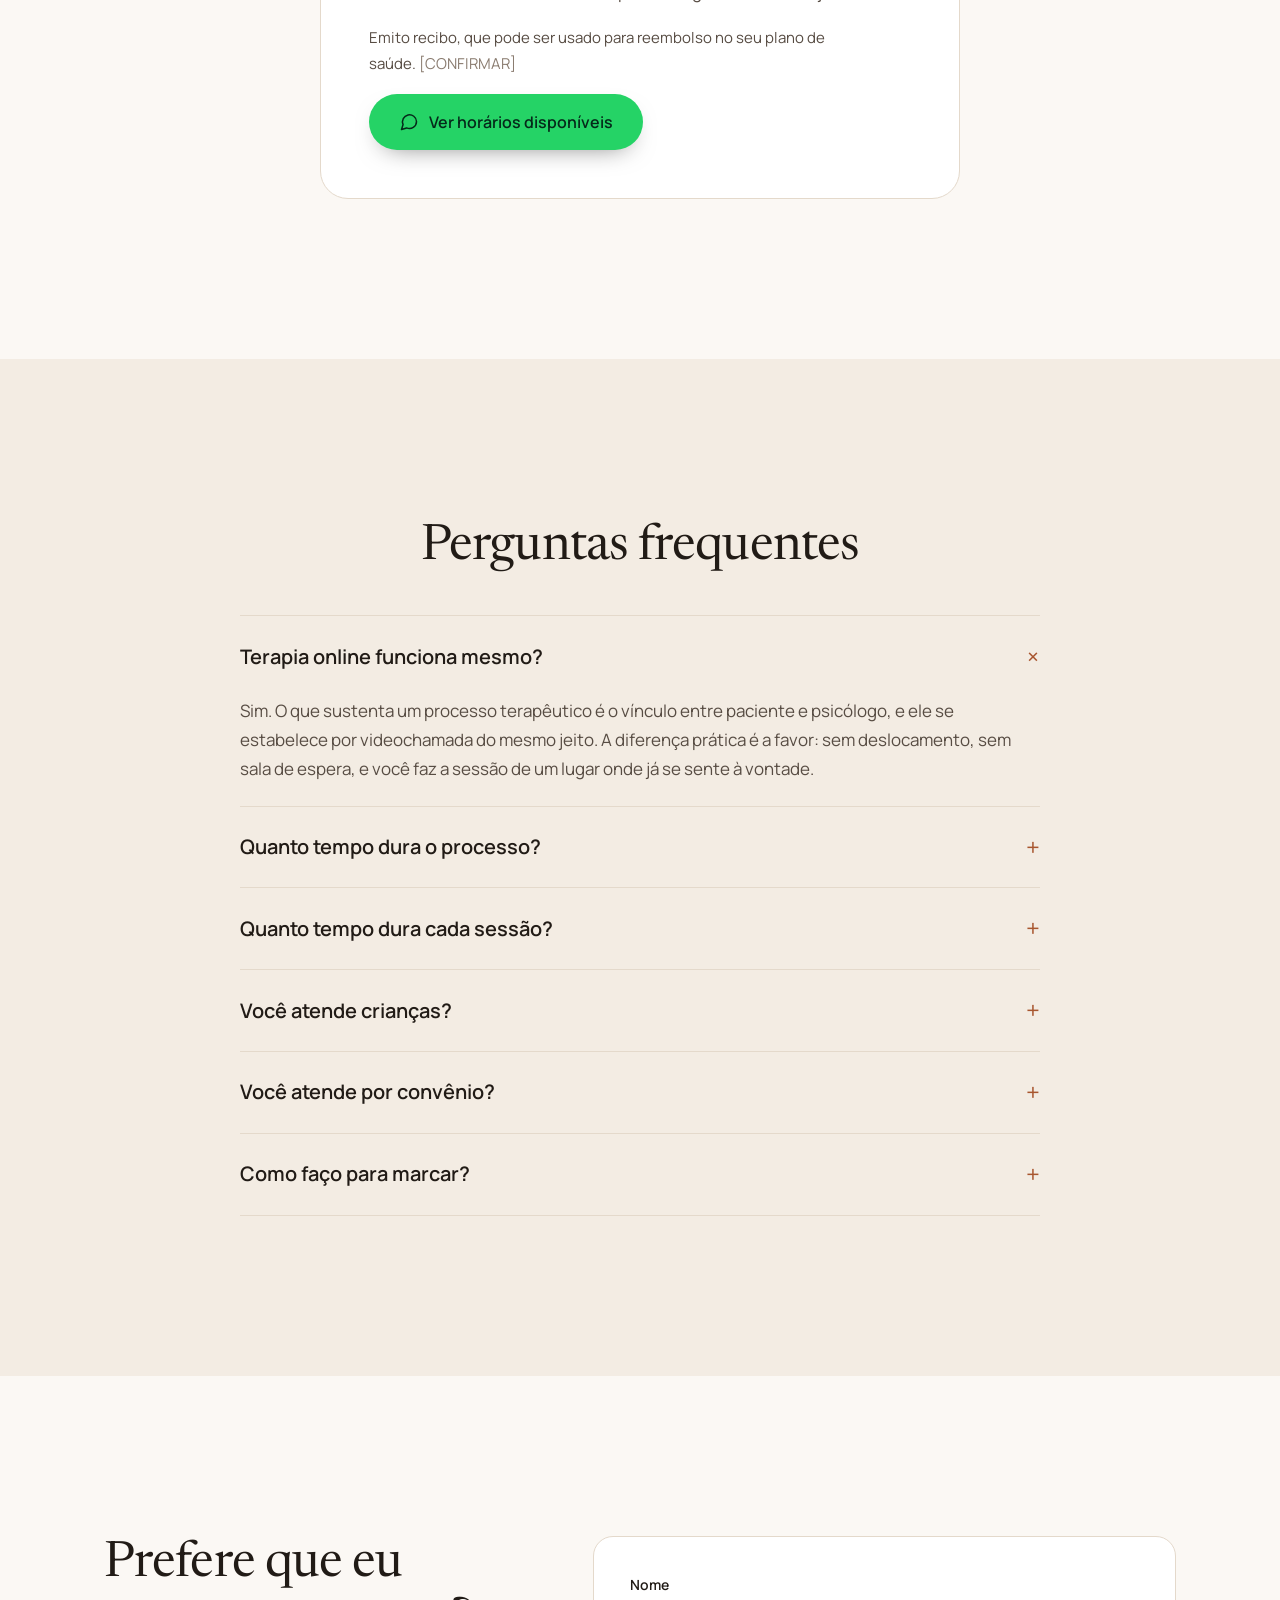
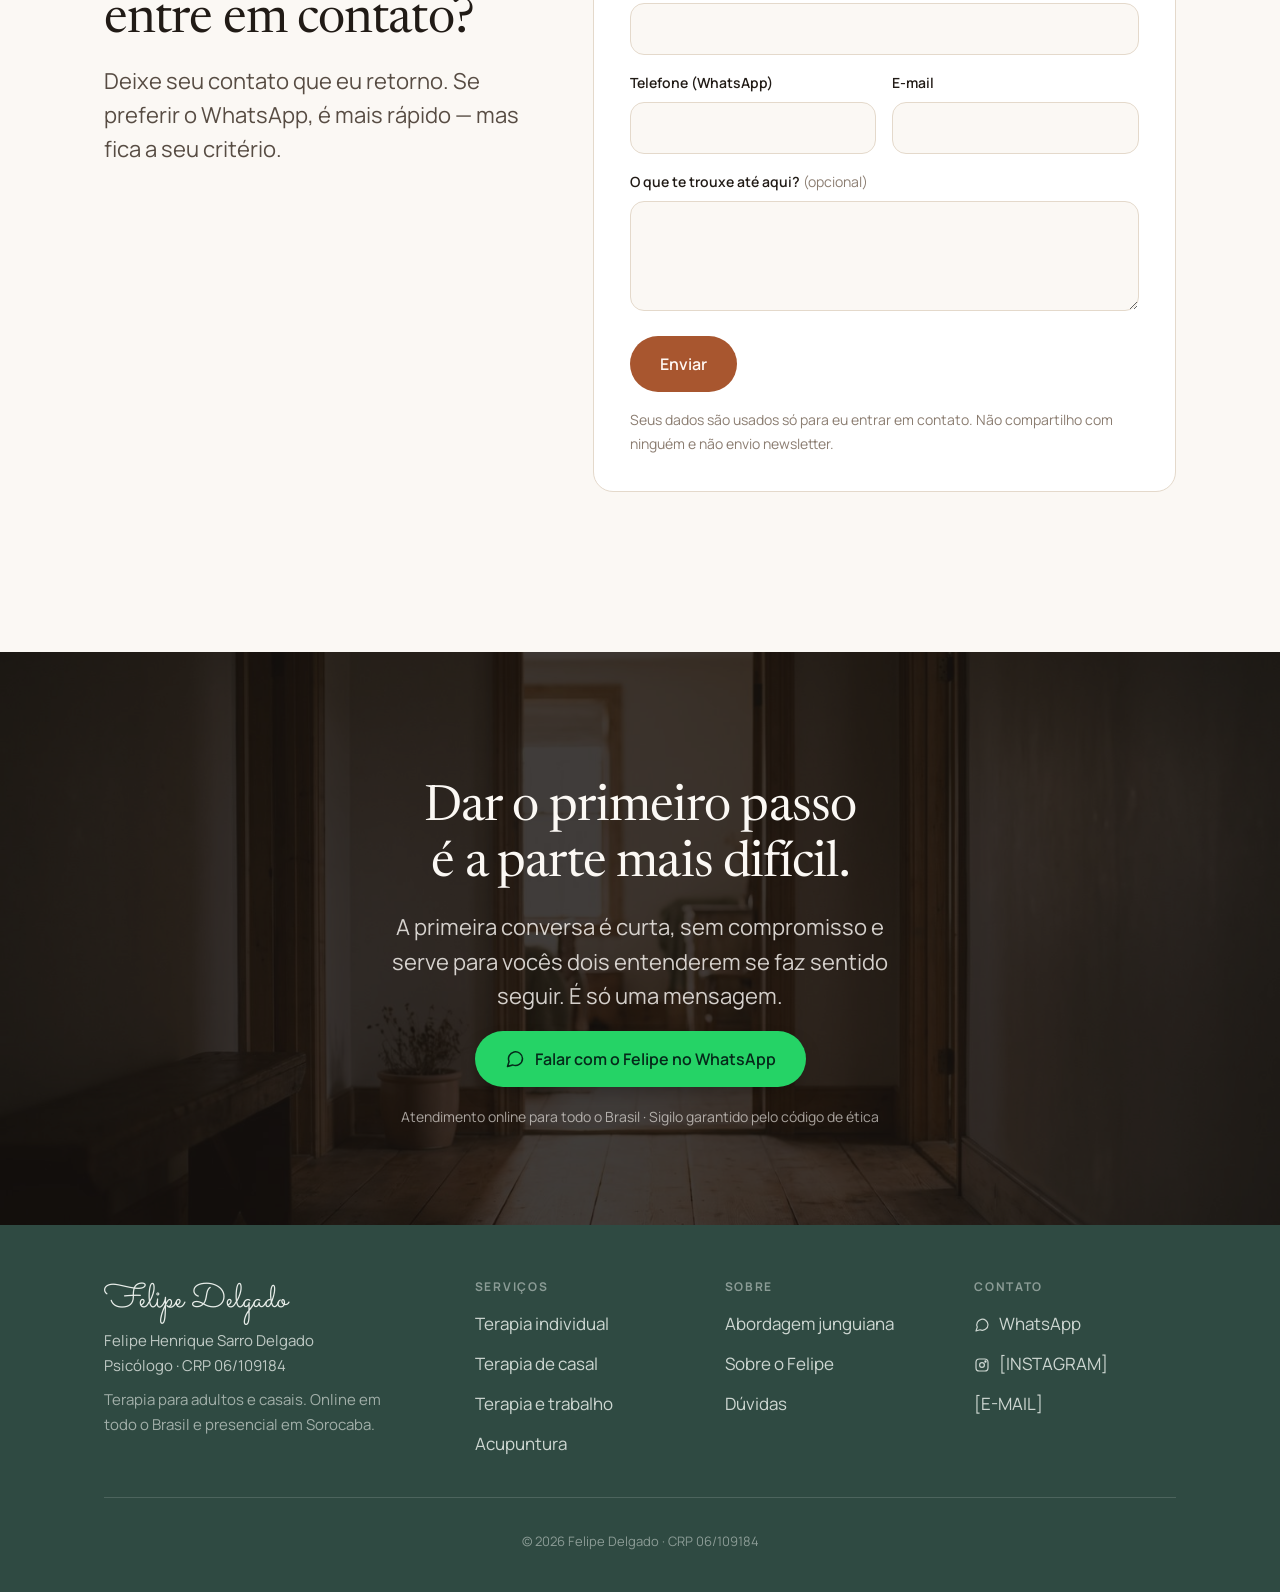
==== commit 3ceec2bd: "Corrige sobreposição no mobile, adiciona Sorocaba, remove aviso de emergência - Wordmark de 32px par" ====
--- a/index.html
+++ b/index.html
@@ -13,7 +13,7 @@
 
 <meta property="og:type" content="website">
 <meta property="og:title" content="Felipe Delgado — Psicólogo junguiano online">
-<meta property="og:description" content="Um lugar para pensar em voz alta. Terapia online para adultos e casais, em todo o Brasil.">
+<meta property="og:description" content="Um lugar para pensar em voz alta. Terapia para adultos e casais. Online em todo o Brasil e presencial em Sorocaba.">
 <meta property="og:image" content="assets/hero-felipe.jpg">
 <meta property="og:locale" content="pt_BR">
 <meta name="twitter:card" content="summary_large_image">
@@ -91,13 +91,20 @@
 /* ---------- header ---------- */
 header{ position:absolute; inset:0 0 auto; z-index:50; }
 .nav{ display:flex; align-items:center; justify-content:space-between; height:84px; }
-.mark{ font-family:"Sacramento",cursive; font-size:32px; line-height:1; color:#FBF8F4; padding-bottom:4px; }
+.mark{ font-family:"Sacramento",cursive; font-size:26px; line-height:1.15; color:#FBF8F4;
+  white-space:nowrap; flex:none; }
+@media (min-width:480px){ .mark{ font-size:30px; } }
 @media (min-width:1024px){ .mark{ font-size:34px; } }
 .menu{ display:none; gap:30px; }
 .menu a{ font-size:.9375rem; font-weight:500; color:rgba(251,248,244,.86); }
 .menu a:hover{ color:#fff; }
 @media (min-width:1024px){ .menu{ display:flex; } }
-.nav .wa{ min-height:44px; padding:0 18px; font-size:.875rem; box-shadow:none; }
+.nav .wa{ min-height:44px; width:44px; padding:0; font-size:.875rem; box-shadow:none; }
+.nav .wa span{ display:none; }
+@media (min-width:560px){
+  .nav .wa{ width:auto; padding:0 18px; }
+  .nav .wa span{ display:inline; }
+}
 .burger{ width:44px; height:44px; border-radius:12px; border:1px solid rgba(251,248,244,.34);
   background:transparent; display:grid; place-content:center; gap:5px; cursor:pointer; }
 .burger span{ display:block; width:18px; height:1.6px; background:#FBF8F4; border-radius:2px; }
@@ -302,7 +309,7 @@
     <div class="hero-in">
       <p class="eyebrow">Psicólogo · CRP 06/109184</p>
       <h1>Um lugar para pensar em voz alta.</h1>
-      <p class="lead">Terapia online para adultos e casais. Sessões de uma hora, uma vez por semana, de onde você estiver no Brasil.</p>
+      <p class="lead">Terapia para adultos e casais. Online para todo o Brasil, ou presencial em Sorocaba. Sessões de uma hora, uma vez por semana.</p>
       <div class="cta">
         <a class="btn wa" href="https://wa.me/5535920013172?text=Oi%2C%20Felipe.%20Vim%20pelo%20site%20e%20queria%20entender%20como%20funciona%20a%20terapia%20online." target="_blank" rel="noopener">
           <svg width="20" height="20" viewBox="0 0 24 24" fill="none" stroke="currentColor" stroke-width="1.8" stroke-linecap="round" stroke-linejoin="round"><path d="M21 11.5a8.4 8.4 0 0 1-11.9 7.6L3 21l1.9-5.9A8.4 8.4 0 1 1 21 11.5Z"/></svg>
@@ -332,7 +339,7 @@
     <li><svg width="18" height="18" viewBox="0 0 24 24" fill="none" stroke="currentColor" stroke-width="1.6" stroke-linecap="round" stroke-linejoin="round"><path d="M9 12l2 2 4-4"/><circle cx="12" cy="12" r="9"/></svg>Psicólogo · CRP 06/109184</li>
     <li><svg width="18" height="18" viewBox="0 0 24 24" fill="none" stroke="currentColor" stroke-width="1.6" stroke-linecap="round"><path d="M12 3v18M3 12h18"/></svg>Abordagem junguiana</li>
     <li><svg width="18" height="18" viewBox="0 0 24 24" fill="none" stroke="currentColor" stroke-width="1.6" stroke-linecap="round" stroke-linejoin="round"><circle cx="9" cy="8" r="3"/><circle cx="16" cy="9" r="2.4"/><path d="M3 19a6 6 0 0 1 12 0"/></svg>Adultos e casais</li>
-    <li><svg width="18" height="18" viewBox="0 0 24 24" fill="none" stroke="currentColor" stroke-width="1.6" stroke-linecap="round" stroke-linejoin="round"><circle cx="12" cy="12" r="9"/><path d="M3 12h18M12 3a15 15 0 0 1 0 18M12 3a15 15 0 0 0 0 18"/></svg>Online, todo o Brasil</li>
+    <li><svg width="18" height="18" viewBox="0 0 24 24" fill="none" stroke="currentColor" stroke-width="1.6" stroke-linecap="round" stroke-linejoin="round"><circle cx="12" cy="12" r="9"/><path d="M3 12h18M12 3a15 15 0 0 1 0 18M12 3a15 15 0 0 0 0 18"/></svg>Online no Brasil · presencial em Sorocaba</li>
   </ul>
 </div>
 
@@ -417,7 +424,7 @@
           <span class="badge">Em breve</span><span class="eyebrow">Presencial</span>
         </div>
         <h3 style="font-size:1.5rem">Acupuntura</h3>
-        <p>Nem tudo que a cabeça carrega fica só na cabeça. Vai chegar no ombro, na mandíbula, no sono. Em breve, atendimento presencial em [CIDADE].</p>
+        <p>Nem tudo que a cabeça carrega fica só na cabeça. Vai chegar no ombro, na mandíbula, no sono. Atendimento presencial em Sorocaba.</p>
         <p style="font-size:.875rem;color:var(--ink-mute)">Prática integrativa e complementar. Não substitui tratamento médico.</p>
         <a class="arrow" href="https://wa.me/5535920013172?text=Oi%2C%20Felipe.%20Vim%20pelo%20site%20e%20tenho%20interesse%20em%20acupuntura%20quando%20come%C3%A7ar." target="_blank" rel="noopener">Quero avisar quando abrir<svg width="17" height="17" viewBox="0 0 24 24" fill="none" stroke="currentColor" stroke-width="1.8" stroke-linecap="round" stroke-linejoin="round"><path d="M5 12h14M13 6l6 6-6 6"/></svg></a>
       </div>
@@ -577,7 +584,7 @@
       <div>
         <p class="mark">Felipe Delgado</p>
         <p style="font-size:.9375rem;color:rgba(232,237,233,.78);margin-top:8px">Felipe Henrique Sarro Delgado<br>Psicólogo · CRP 06/109184</p>
-        <p style="font-size:.9375rem;color:rgba(232,237,233,.62);margin-top:8px;max-width:280px">Terapia online para adultos e casais, em todo o Brasil.</p>
+        <p style="font-size:.9375rem;color:rgba(232,237,233,.62);margin-top:8px;max-width:280px">Terapia para adultos e casais. Online em todo o Brasil e presencial em Sorocaba.</p>
       </div>
       <div>
         <h4>Serviços</h4>
@@ -601,7 +608,6 @@
     </div>
 
     <div class="fdiv"></div>
-    <p class="emerg">Este site não presta atendimento de emergência. Se você está em sofrimento intenso ou pensando em se machucar, ligue para o <strong>CVV — 188</strong> (gratuito, 24h) ou procure o <strong>SAMU — 192</strong>.</p>
     <p class="copy">© 2026 Felipe Delgado · CRP 06/109184</p>
   </div>
 </footer>
@@ -619,7 +625,7 @@
 "url":"https://mobspot.github.io/Felipe-Delgado/",
 "telephone":"+5535920013172",
 "priceRange":"R$ 240",
-"areaServed":{"@type":"Country","name":"Brasil"},
+"areaServed":[{"@type":"Country","name":"Brasil"},{"@type":"City","name":"Sorocaba"}],
 "availableLanguage":"pt-BR",
 "alumniOf":[{"@type":"CollegeOrUniversity","name":"Universidade Estadual de Campinas"},
             {"@type":"CollegeOrUniversity","name":"Universidade Federal do Rio de Janeiro"},
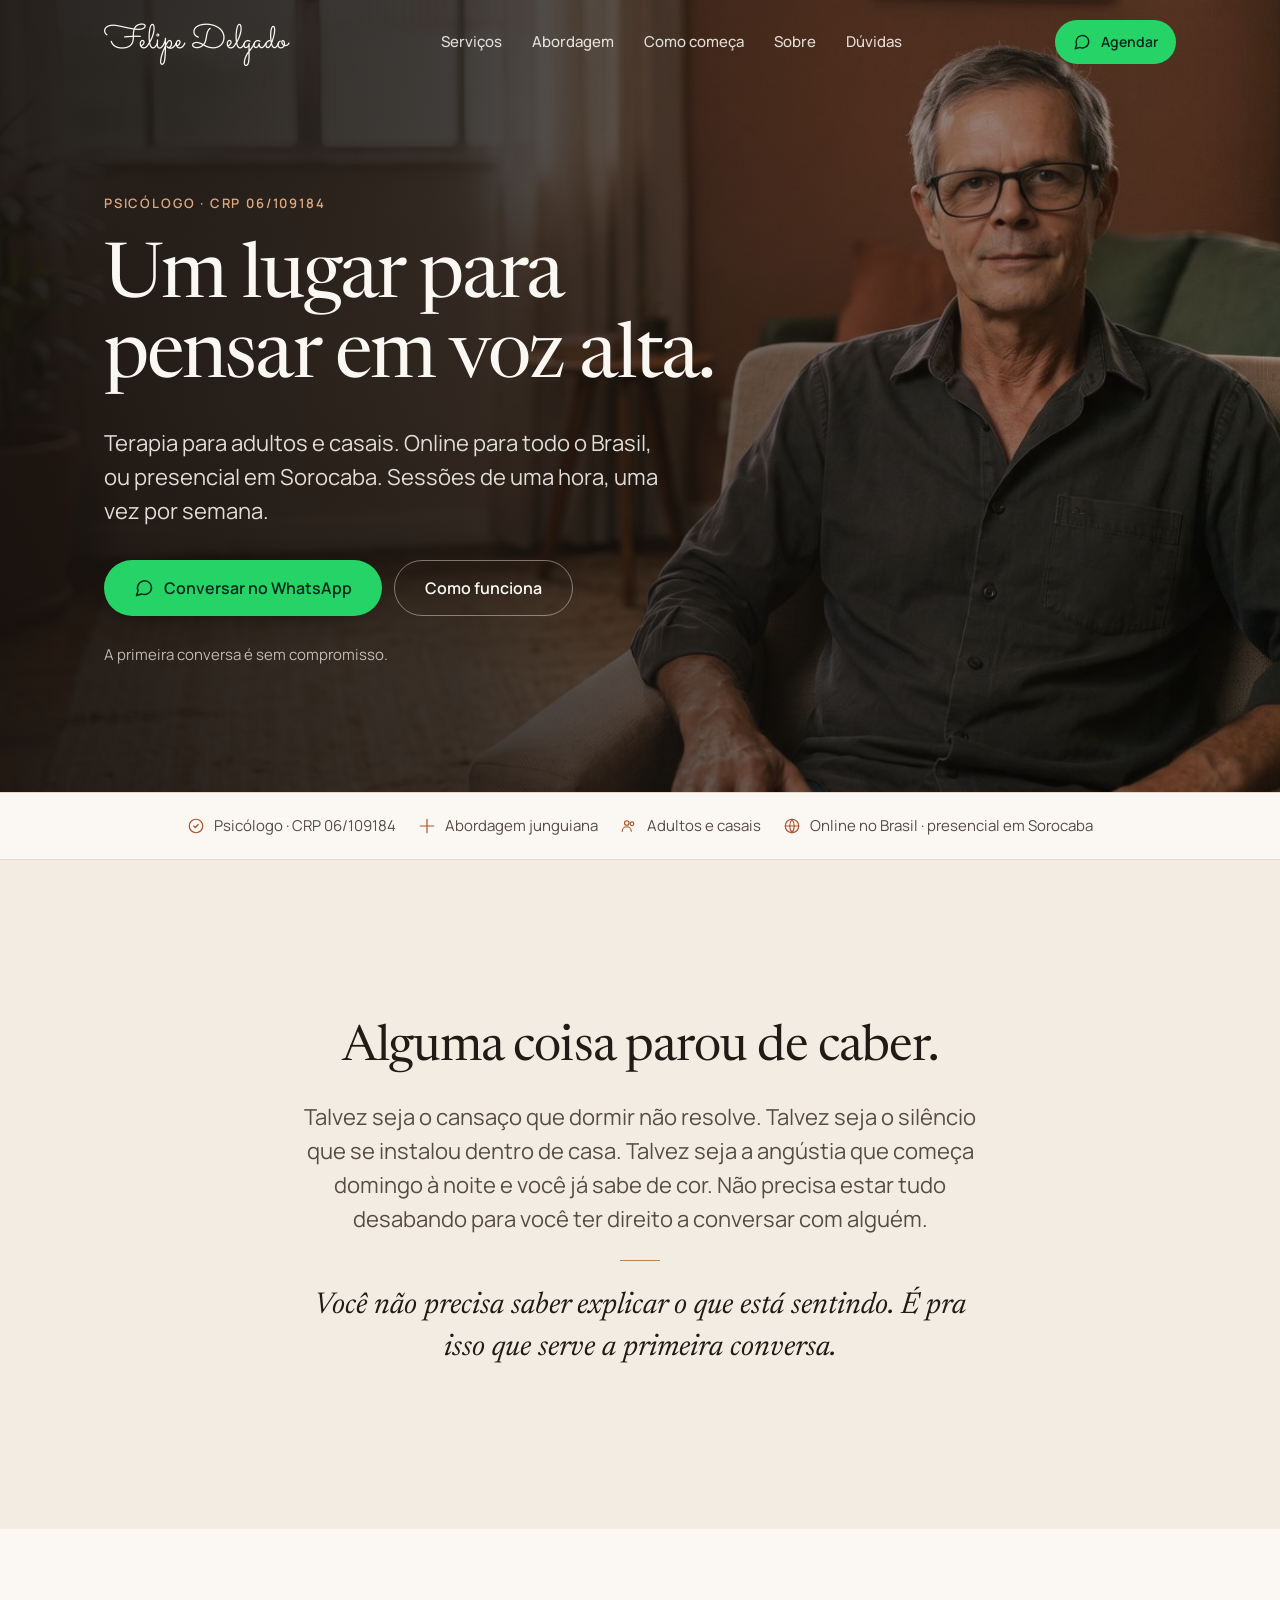
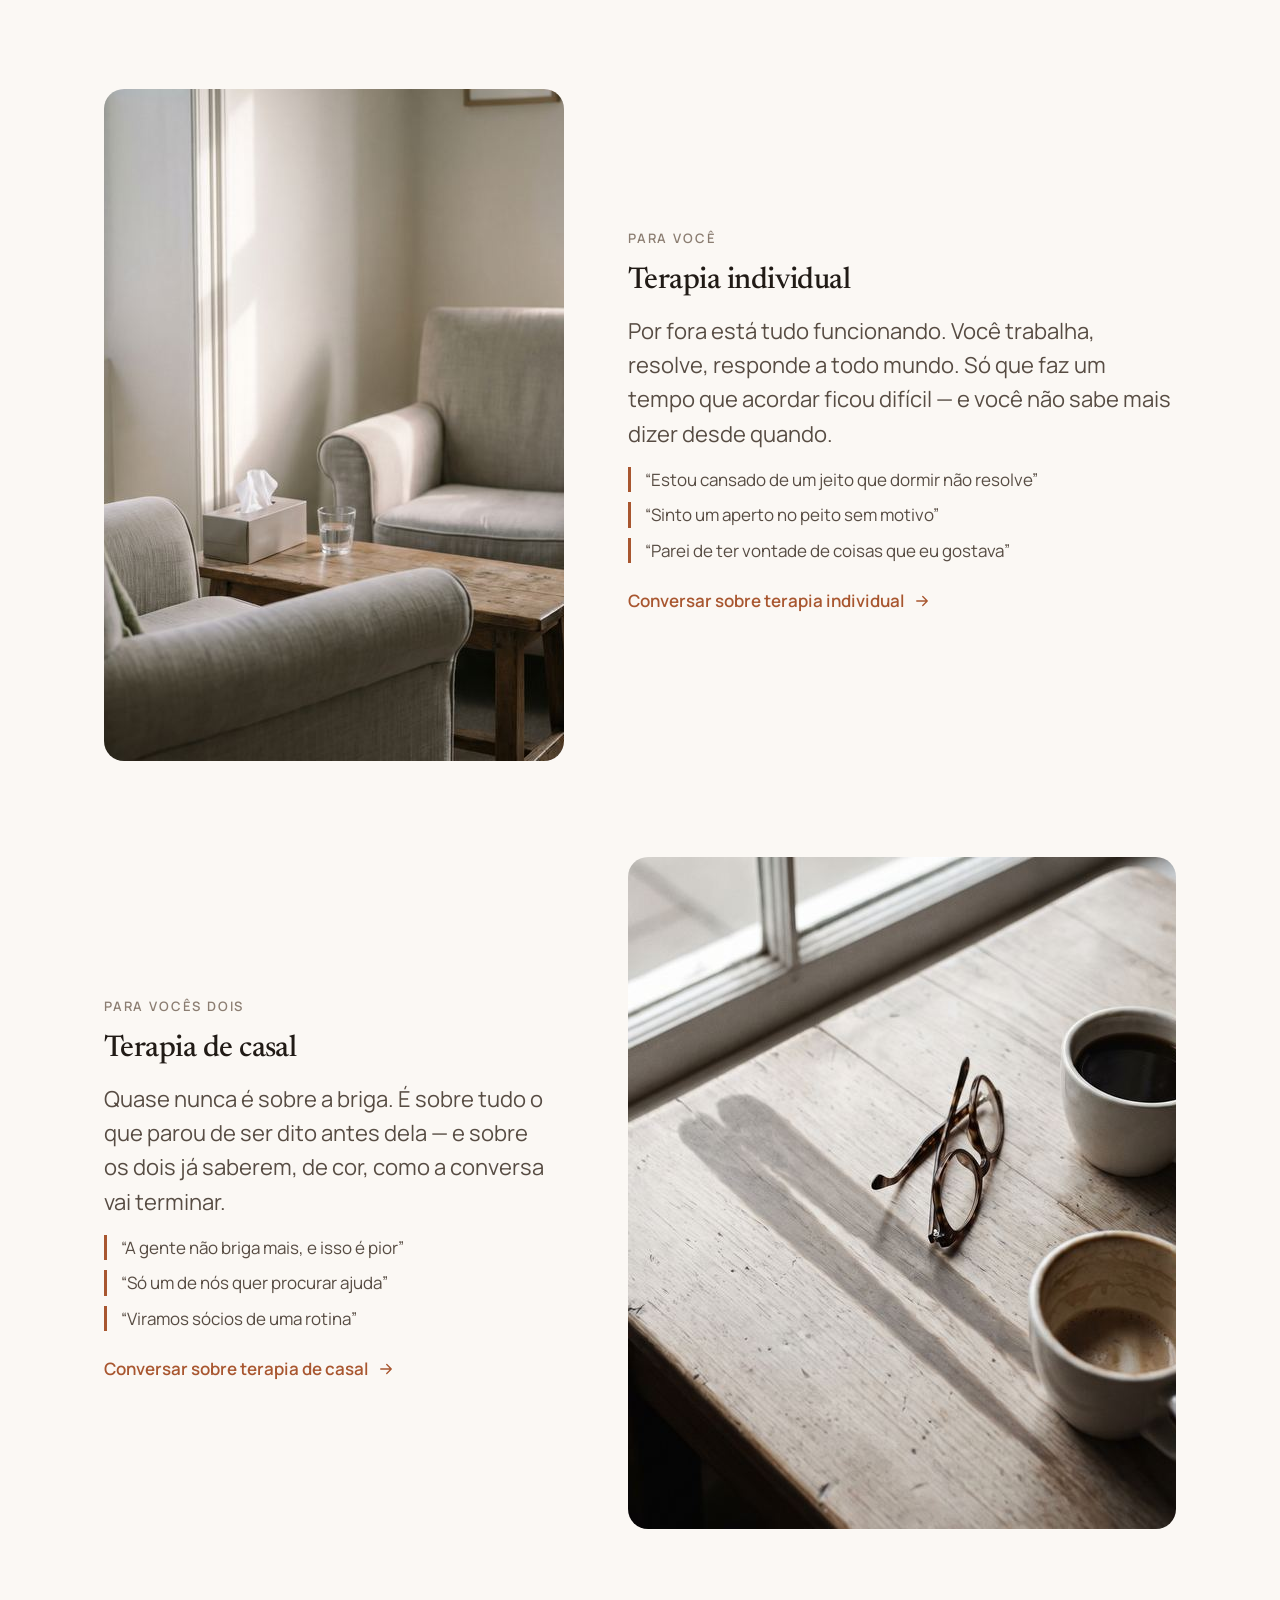
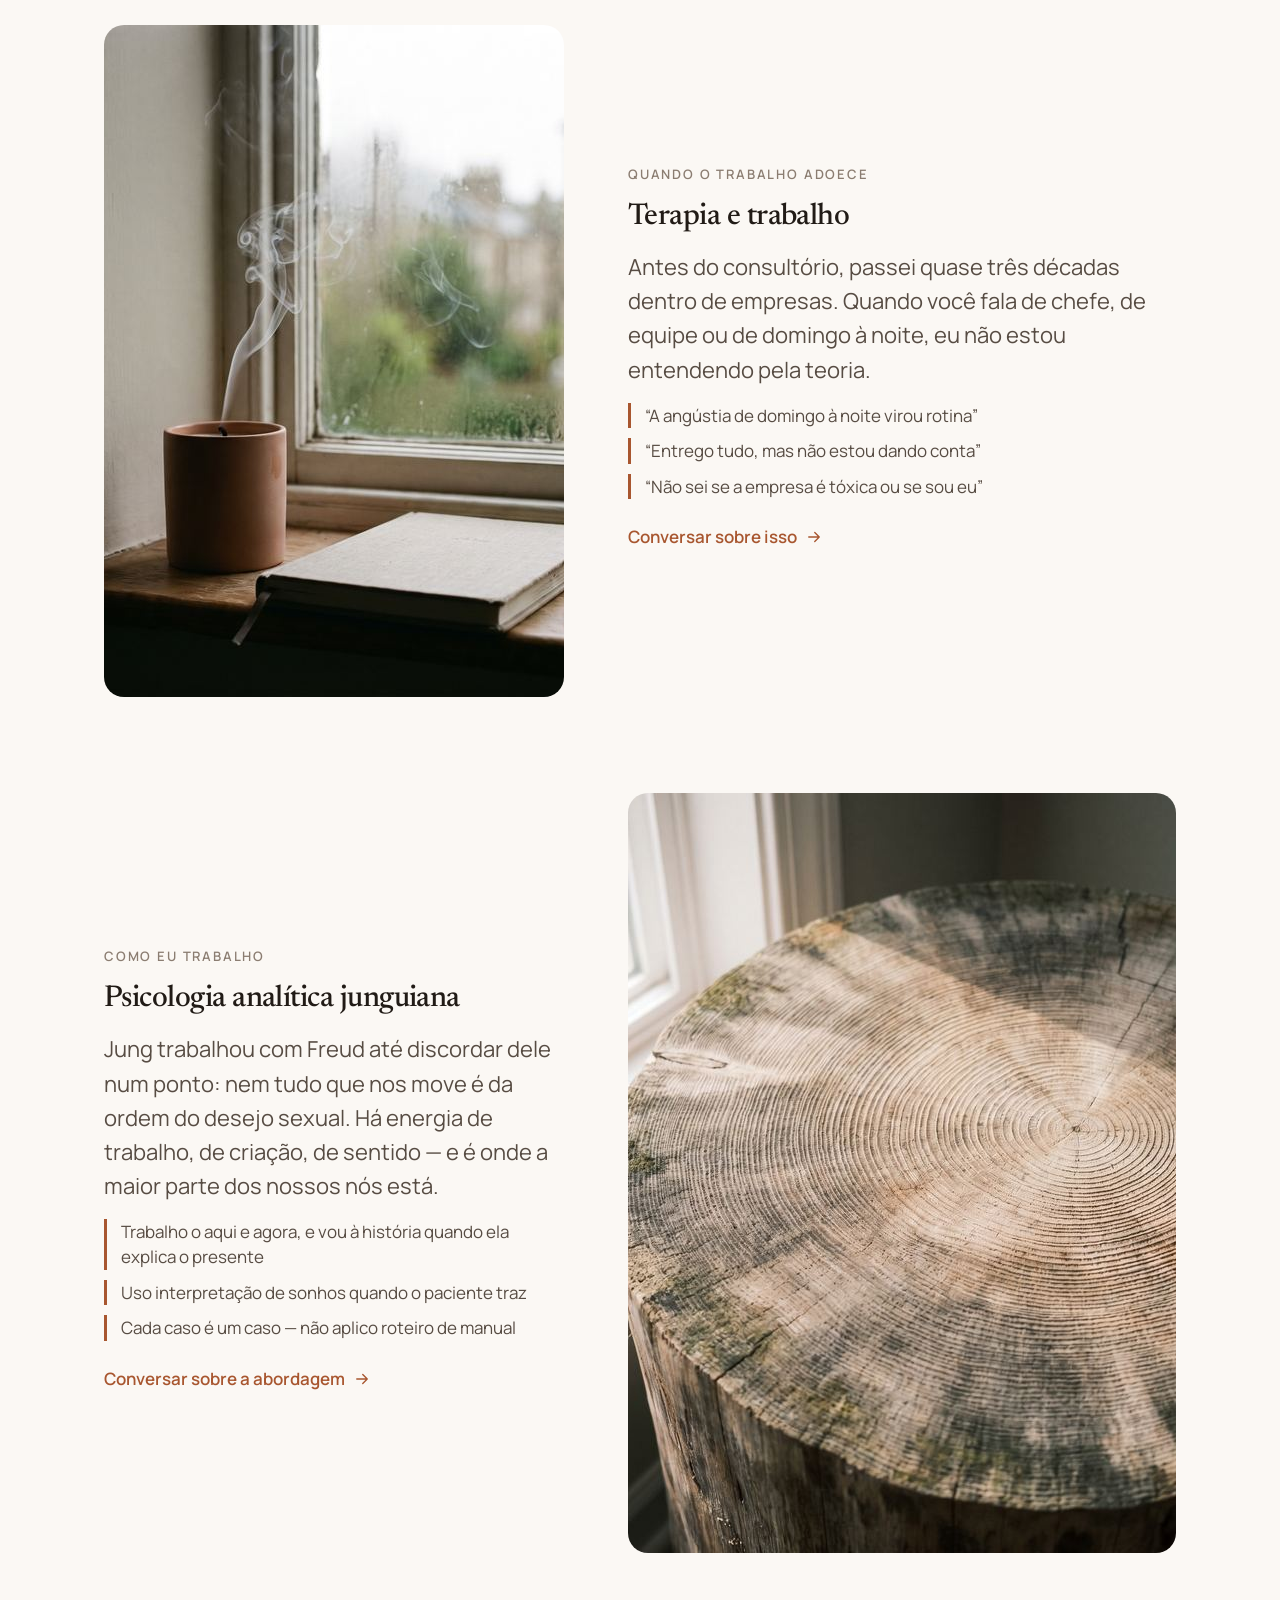
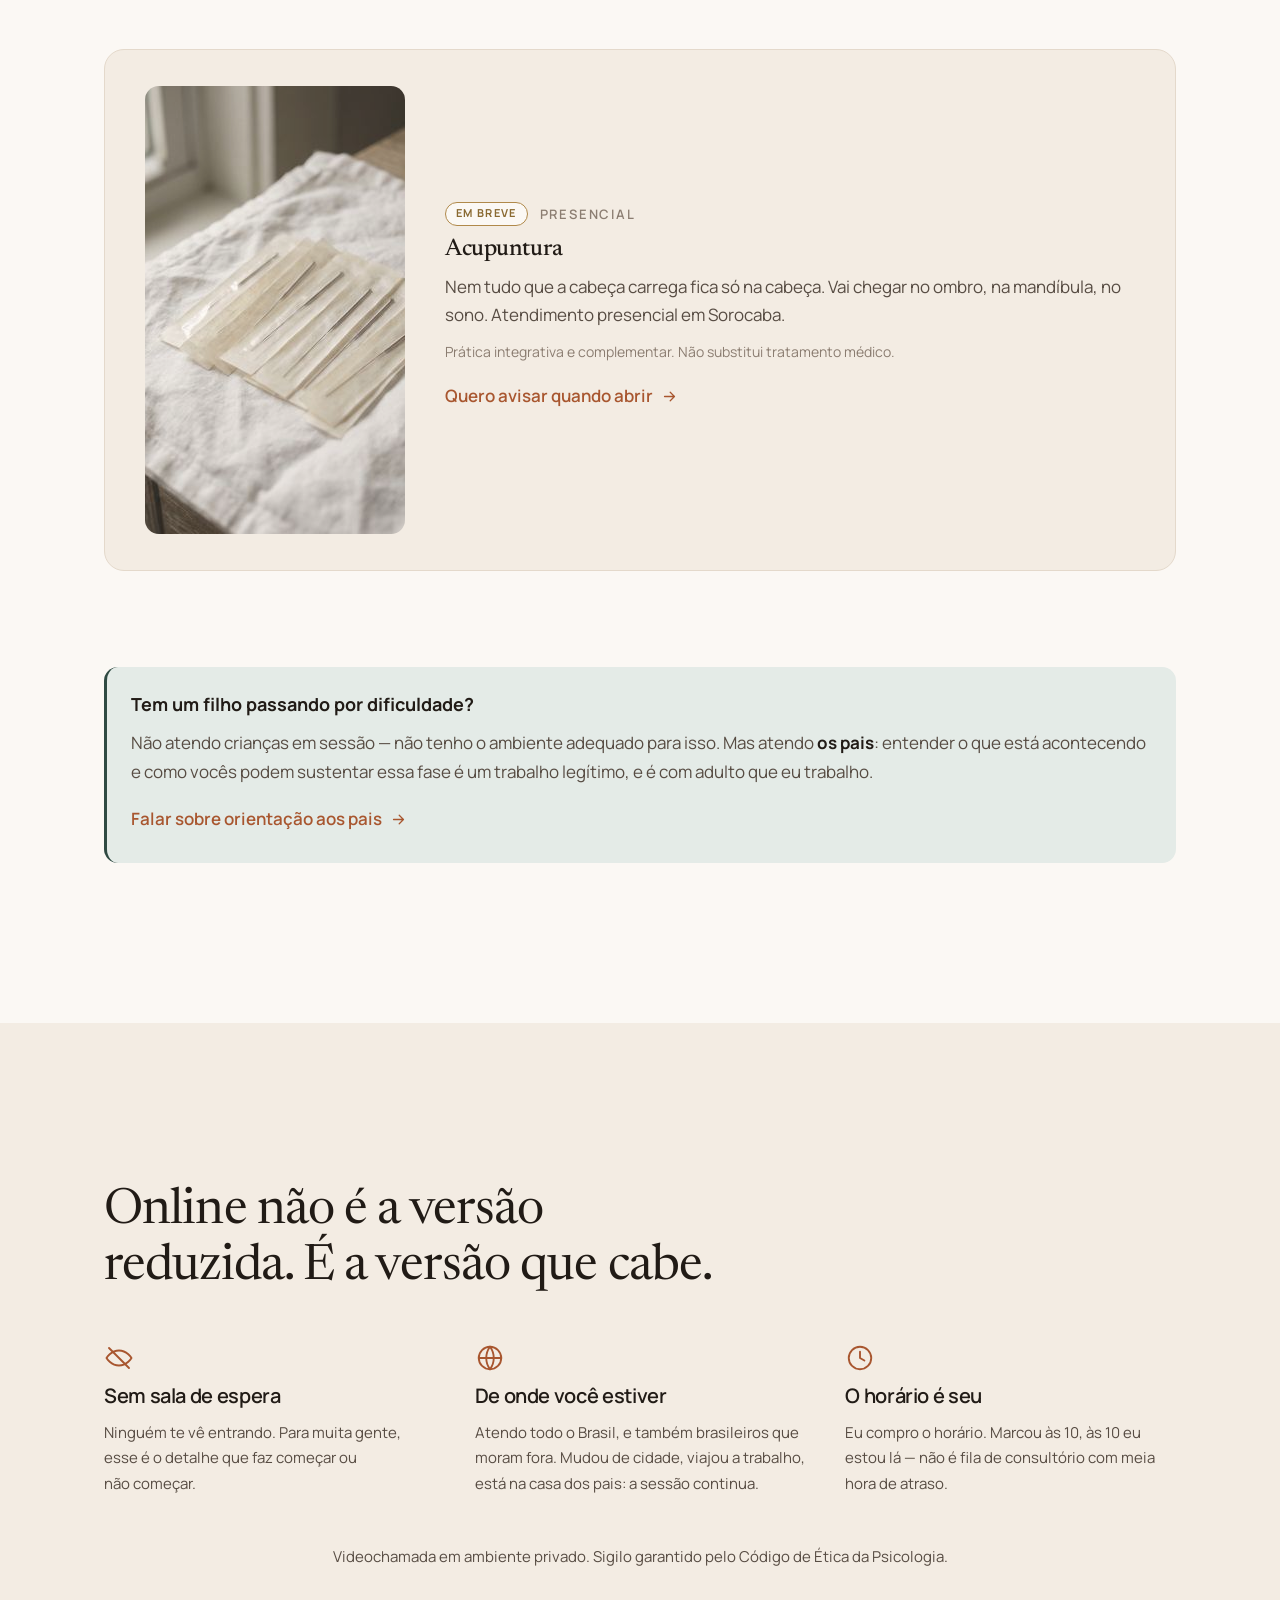
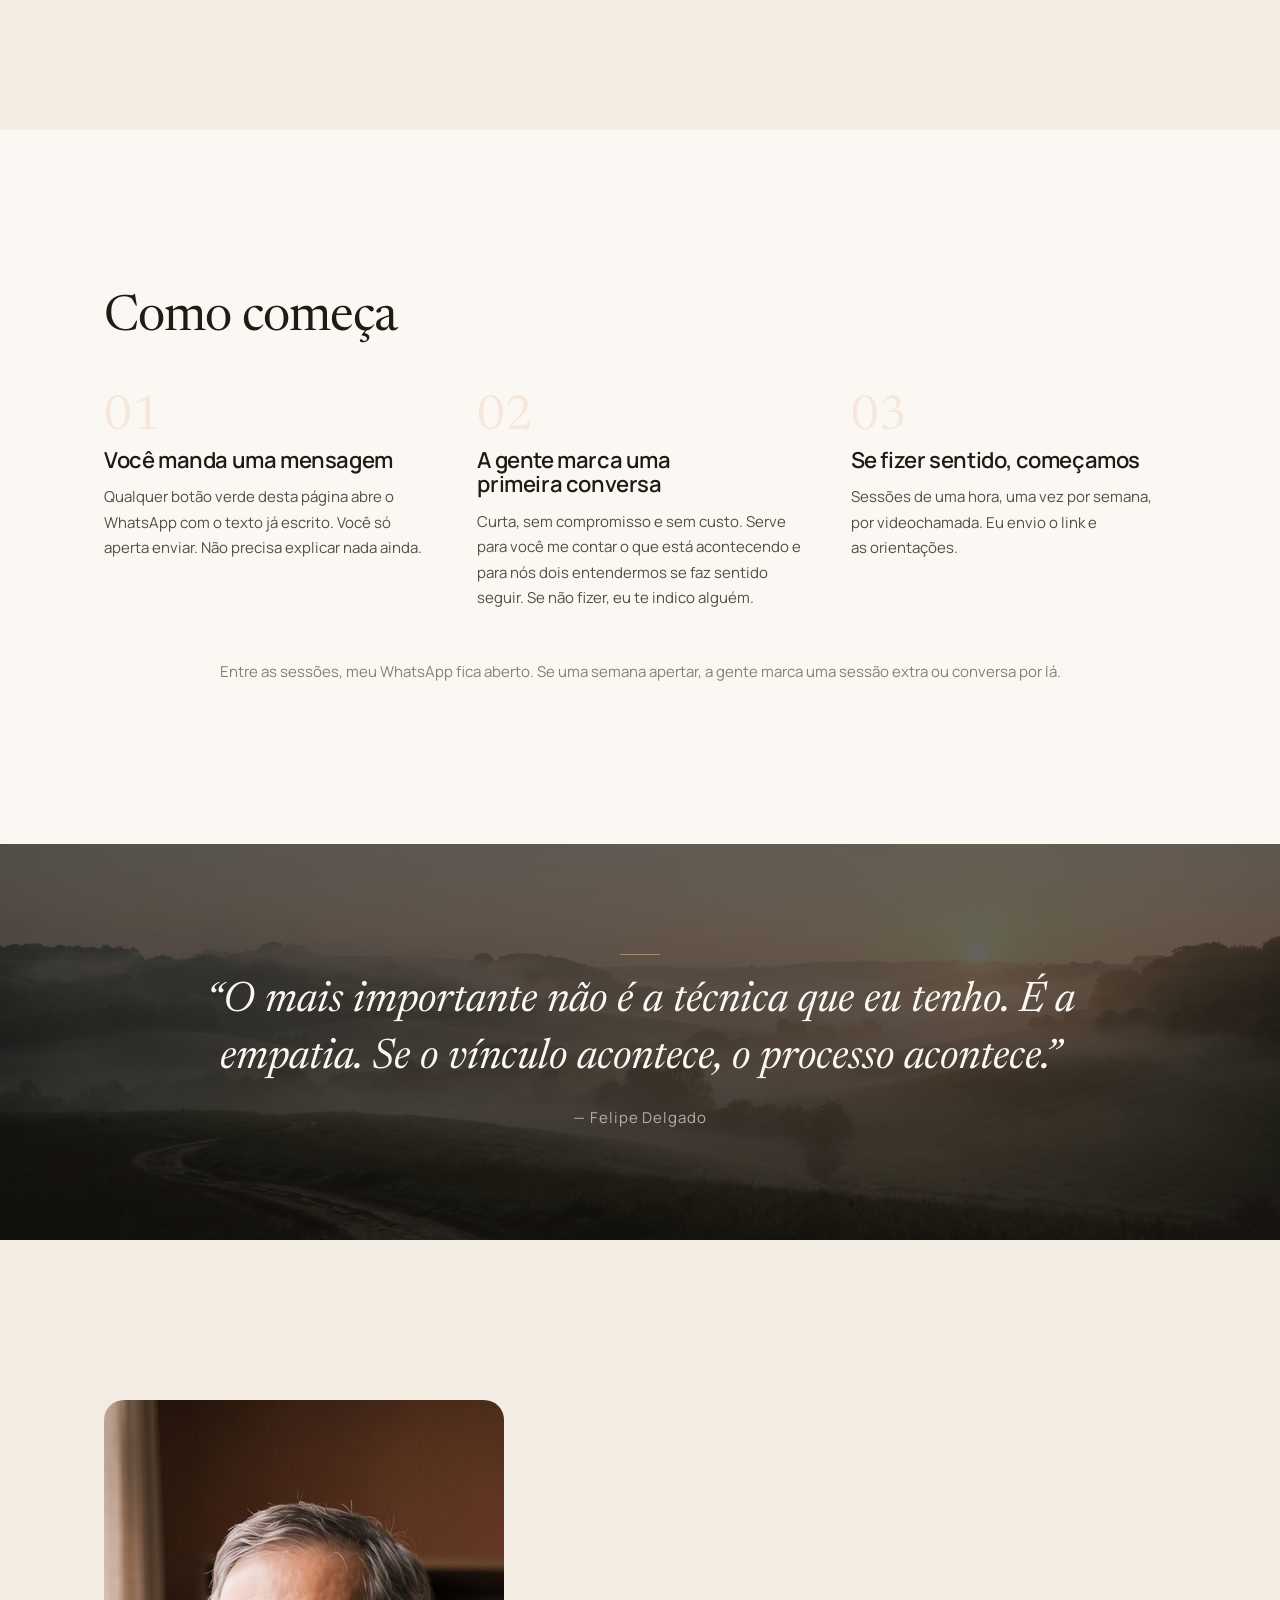
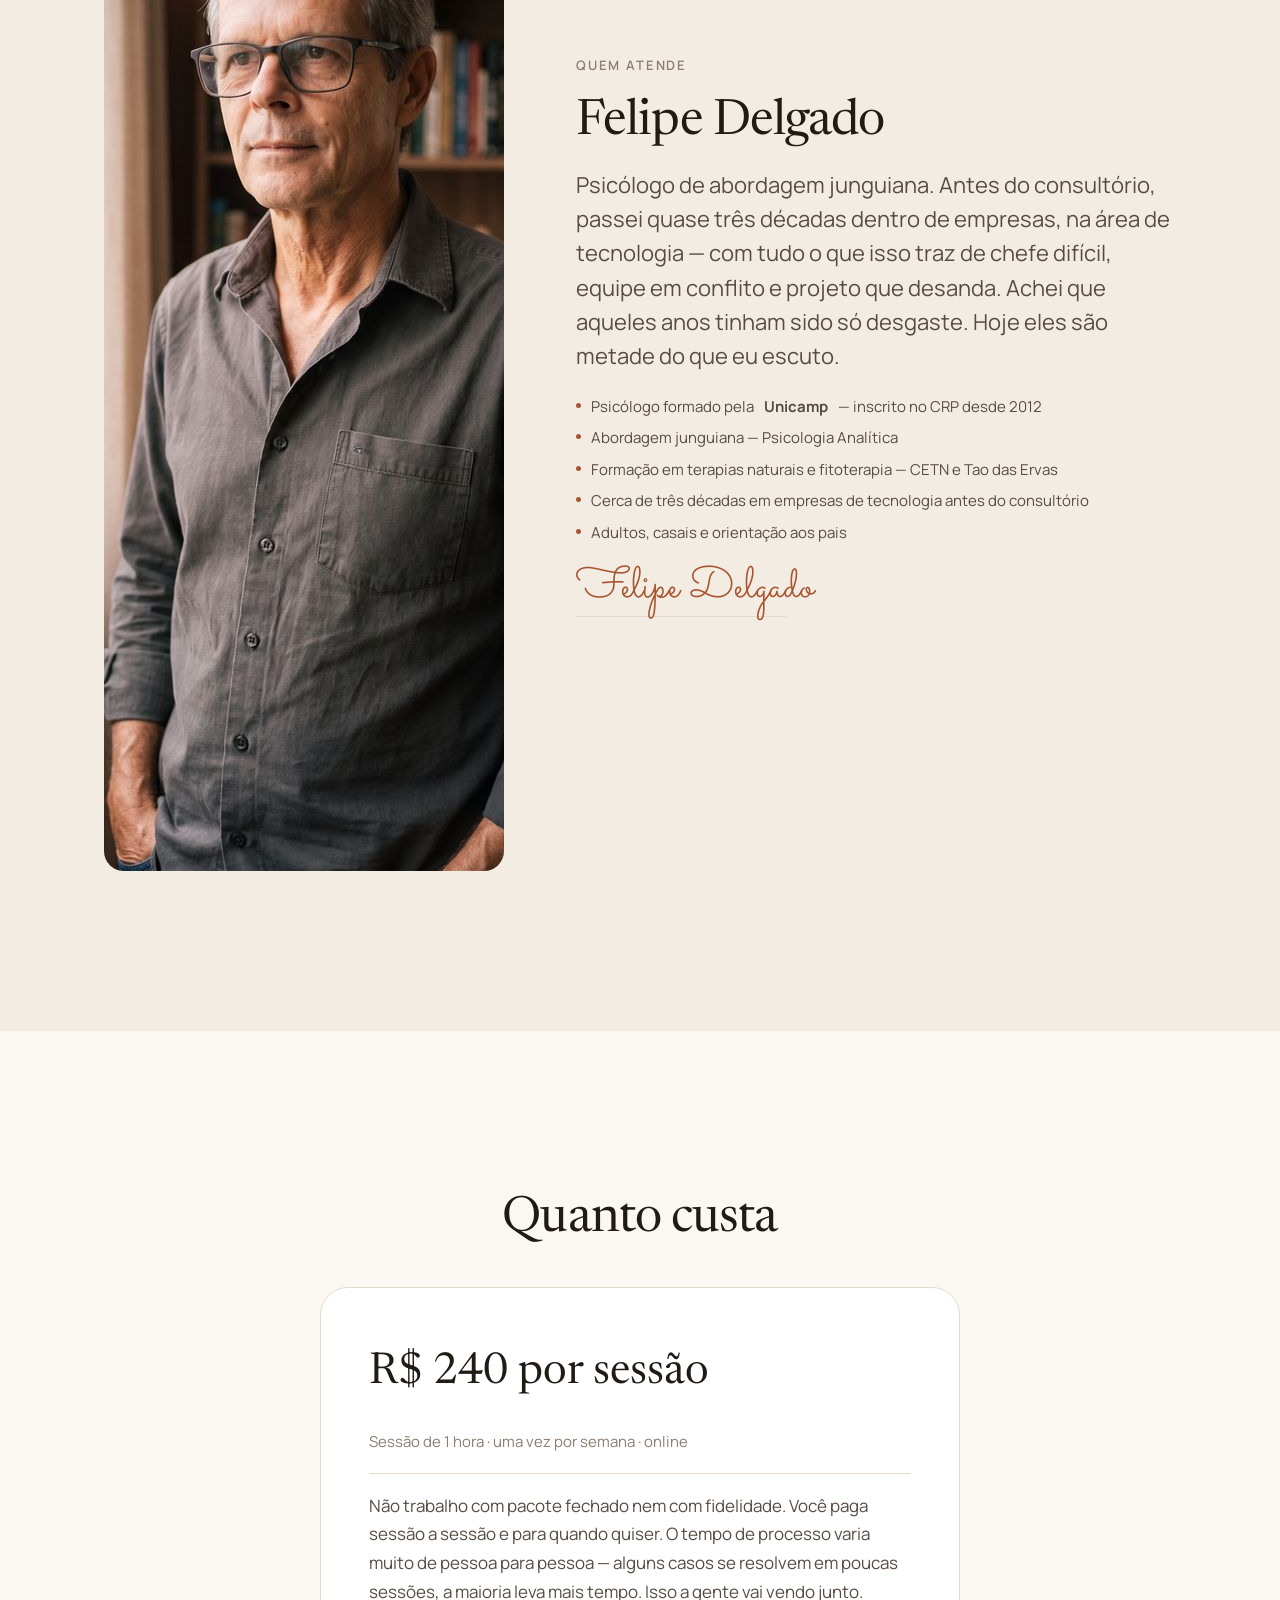
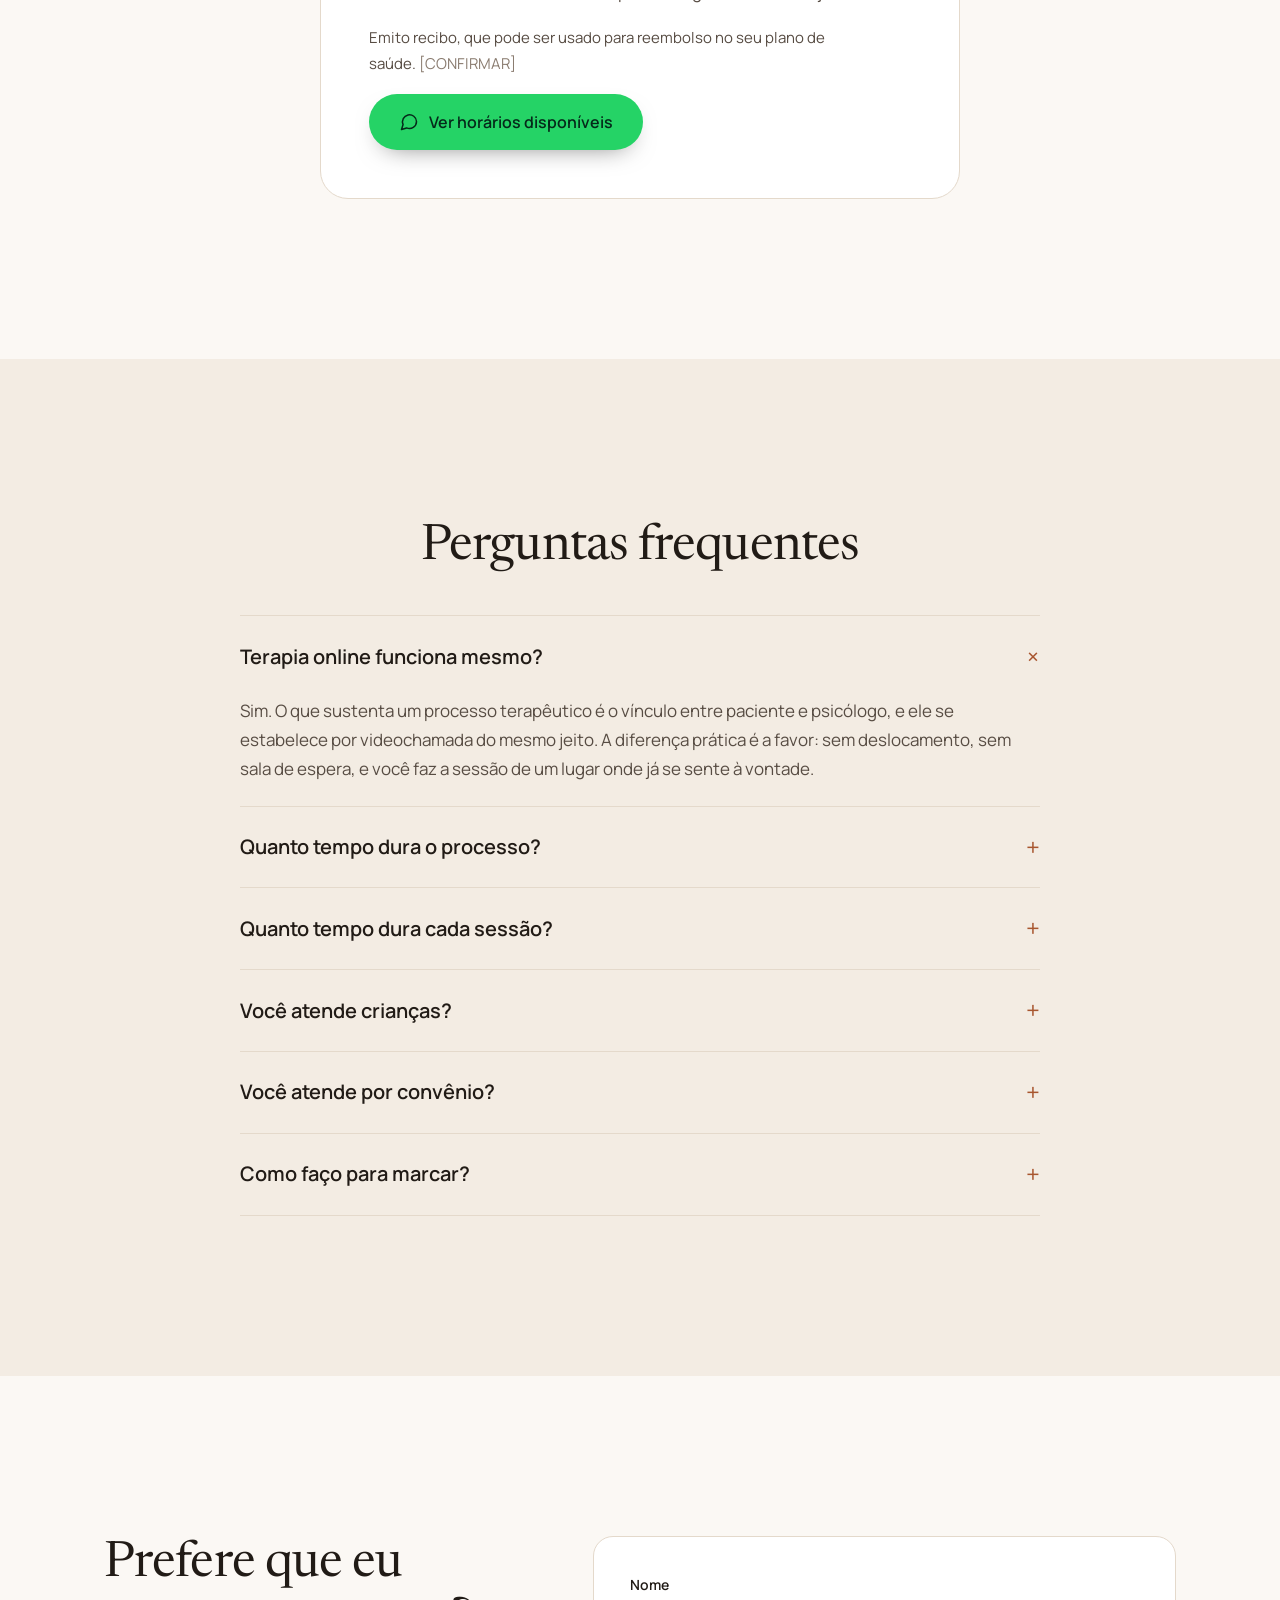
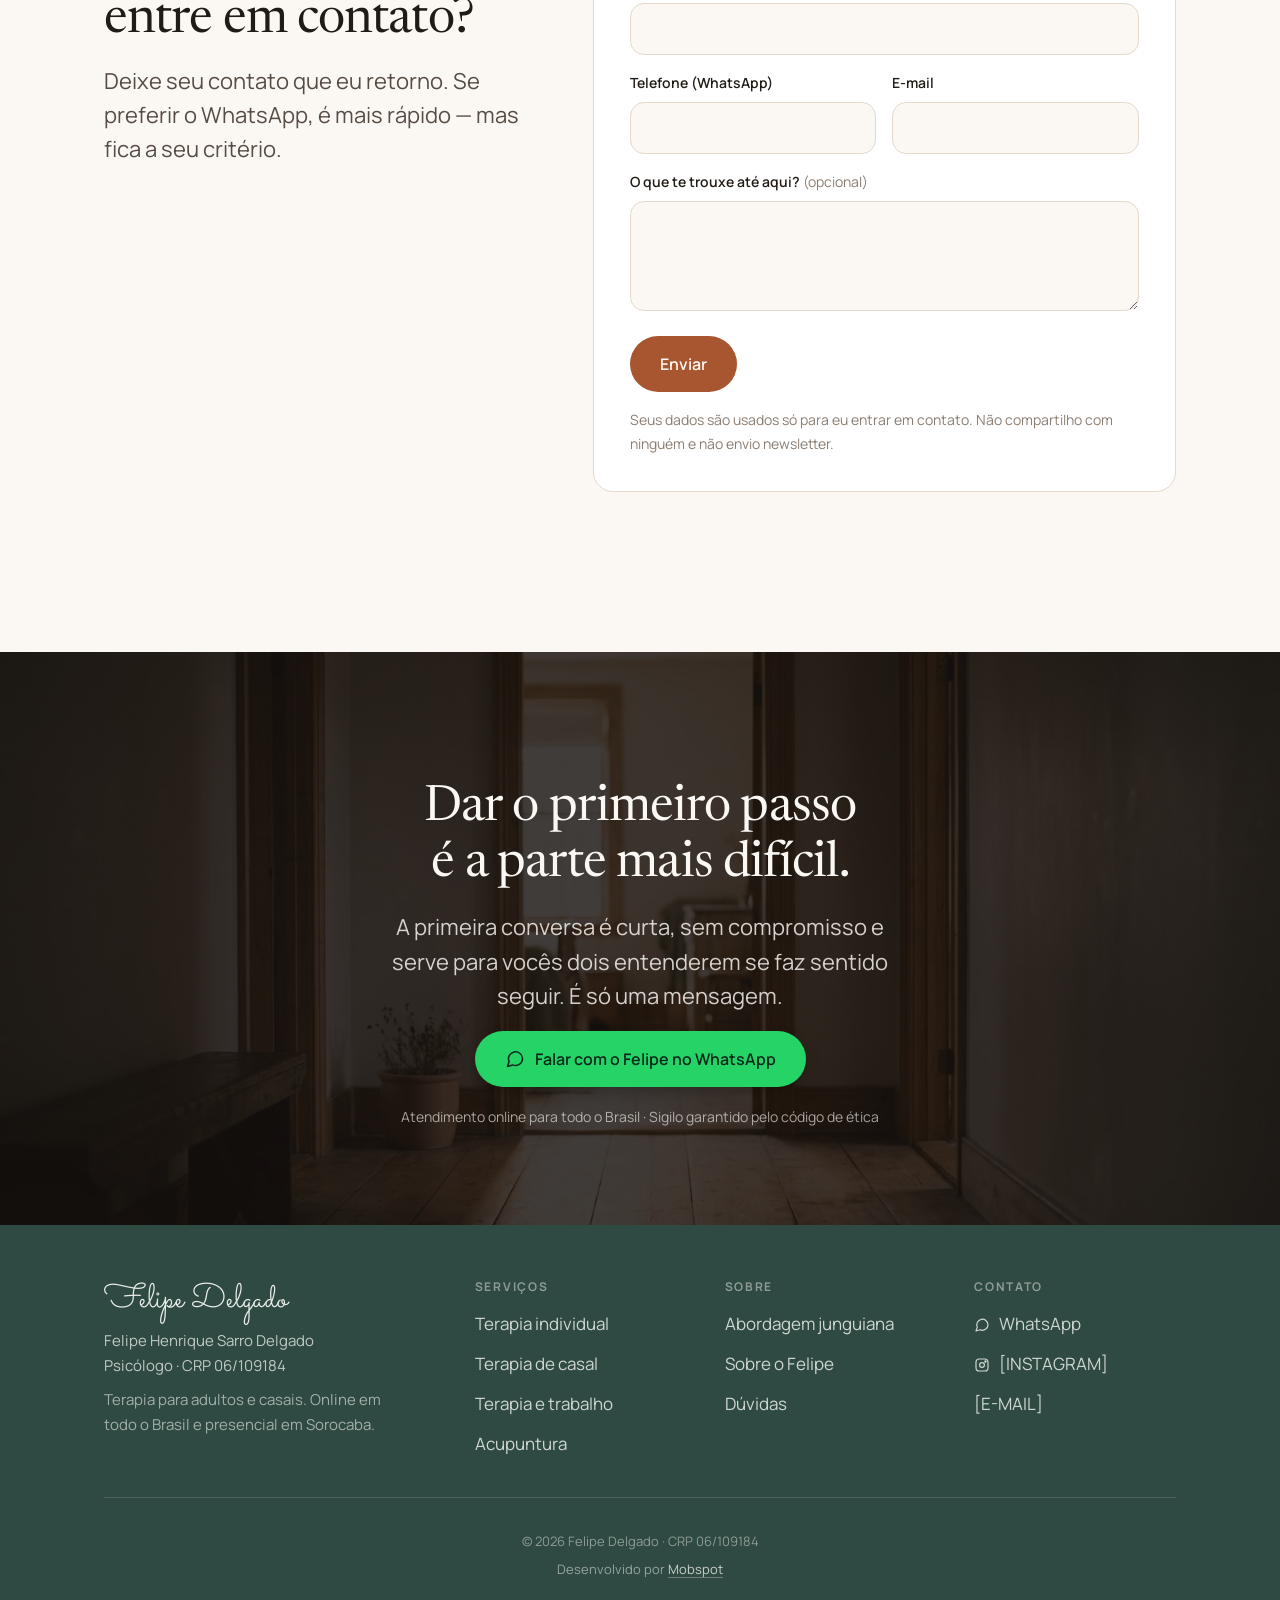
==== commit 70d41126: "Corrige sobreposição do cabeçalho em telas baixas e adiciona crédito Mobspot O header estava em posi" ====
--- a/index.html
+++ b/index.html
@@ -89,7 +89,7 @@
 .arrow:hover svg{ transform:translateX(4px); }
 
 /* ---------- header ---------- */
-header{ position:absolute; inset:0 0 auto; z-index:50; }
+header{ position:relative; z-index:50; flex:none; }
 .nav{ display:flex; align-items:center; justify-content:space-between; height:84px; }
 .mark{ font-family:"Sacramento",cursive; font-size:26px; line-height:1.15; color:#FBF8F4;
   white-space:nowrap; flex:none; }
@@ -119,16 +119,19 @@
 .close{ width:44px; height:44px; border:1px solid var(--line); border-radius:12px; background:transparent; font-size:22px; color:var(--ink); cursor:pointer; }
 
 /* ---------- hero ---------- */
-.hero{ position:relative; min-height:92svh; display:flex; align-items:flex-end;
-  padding-bottom:44px; overflow:hidden; background:#2E251E; }
-@media (min-width:1024px){ .hero{ min-height:88vh; align-items:center; padding-bottom:0; } }
+.hero{ position:relative; min-height:92svh; display:flex; flex-direction:column;
+  overflow:hidden; background:#2E251E; }
+@media (min-width:1024px){ .hero{ min-height:88vh; } }
+/* o conteudo ocupa a altura restante e se centraliza dentro dela */
+.hero>.wrap{ flex:1; display:flex; align-items:flex-end; padding-block:32px 44px; }
+@media (min-width:1024px){ .hero>.wrap{ align-items:center; padding-block:40px 56px; } }
 .hero>img{ position:absolute; inset:0; width:100%; height:100%; object-fit:cover; object-position:center 22%; }
 @media (min-width:1024px){ .hero>img{ object-position:60% center; } }
 .veil{ position:absolute; inset:0;
   background:linear-gradient(180deg,rgba(22,18,15,.46) 0%,rgba(22,18,15,.32) 30%,rgba(22,18,15,.76) 66%,rgba(22,18,15,.94) 100%); }
 @media (min-width:1024px){ .veil{
   background:linear-gradient(90deg,rgba(22,18,15,.93) 0%,rgba(22,18,15,.82) 36%,rgba(22,18,15,.46) 68%,rgba(22,18,15,.28) 100%); } }
-.hero .wrap{ position:relative; width:100%; }
+.hero>.wrap{ position:relative; width:100%; }
 .hero-in{ display:flex; flex-direction:column; gap:20px; max-width:660px; }
 @media (min-width:1024px){ .hero-in{ gap:26px; } }
 .hero h1{ color:#FBF8F4; }
@@ -257,6 +260,11 @@
 .emerg{ font-size:.875rem; line-height:1.65; color:rgba(232,237,233,.72); text-align:center; max-width:860px; margin-inline:auto; }
 .emerg strong{ color:#E8EDE9; }
 .copy{ font-size:.8125rem; color:rgba(232,237,233,.5); text-align:center; margin-top:22px; }
+.credit{ font-size:.8125rem; color:rgba(232,237,233,.55); text-align:center; margin-top:6px; }
+.credit a{ display:inline; min-height:0; color:rgba(232,237,233,.82);
+  text-decoration:underline; text-underline-offset:3px;
+  text-decoration-thickness:1px; text-decoration-color:rgba(232,237,233,.32); }
+.credit a:hover{ color:#fff; text-decoration-color:rgba(232,237,233,.75); }
 
 /* ---------- FAB ---------- */
 #fab{ position:fixed; right:20px; bottom:calc(20px + env(safe-area-inset-bottom)); z-index:90;
@@ -609,6 +617,7 @@
 
     <div class="fdiv"></div>
     <p class="copy">© 2026 Felipe Delgado · CRP 06/109184</p>
+    <p class="credit">Desenvolvido por <a href="https://mobspot.com.br/?utm_source=felipe-delgado&amp;utm_medium=selo-rodape&amp;utm_campaign=rede-clientes" target="_blank" rel="noopener">Mobspot</a></p>
   </div>
 </footer>
 
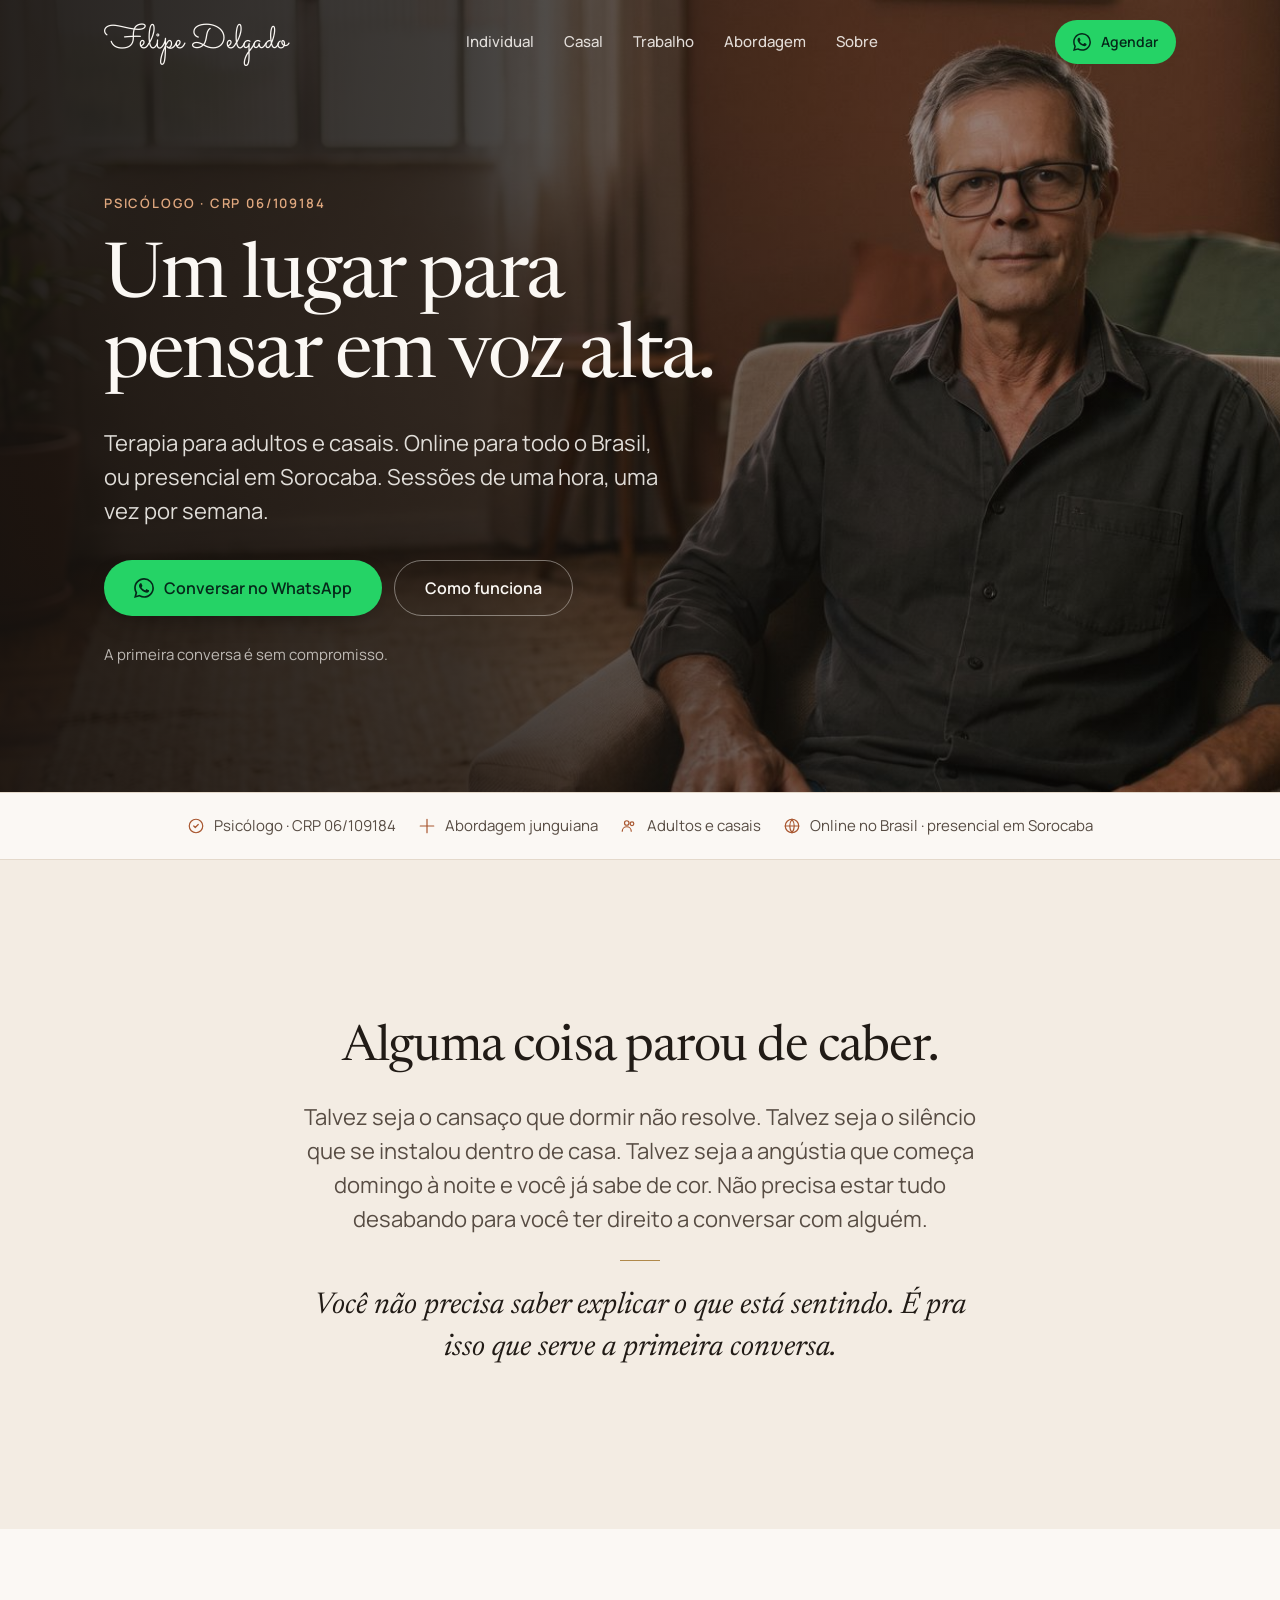
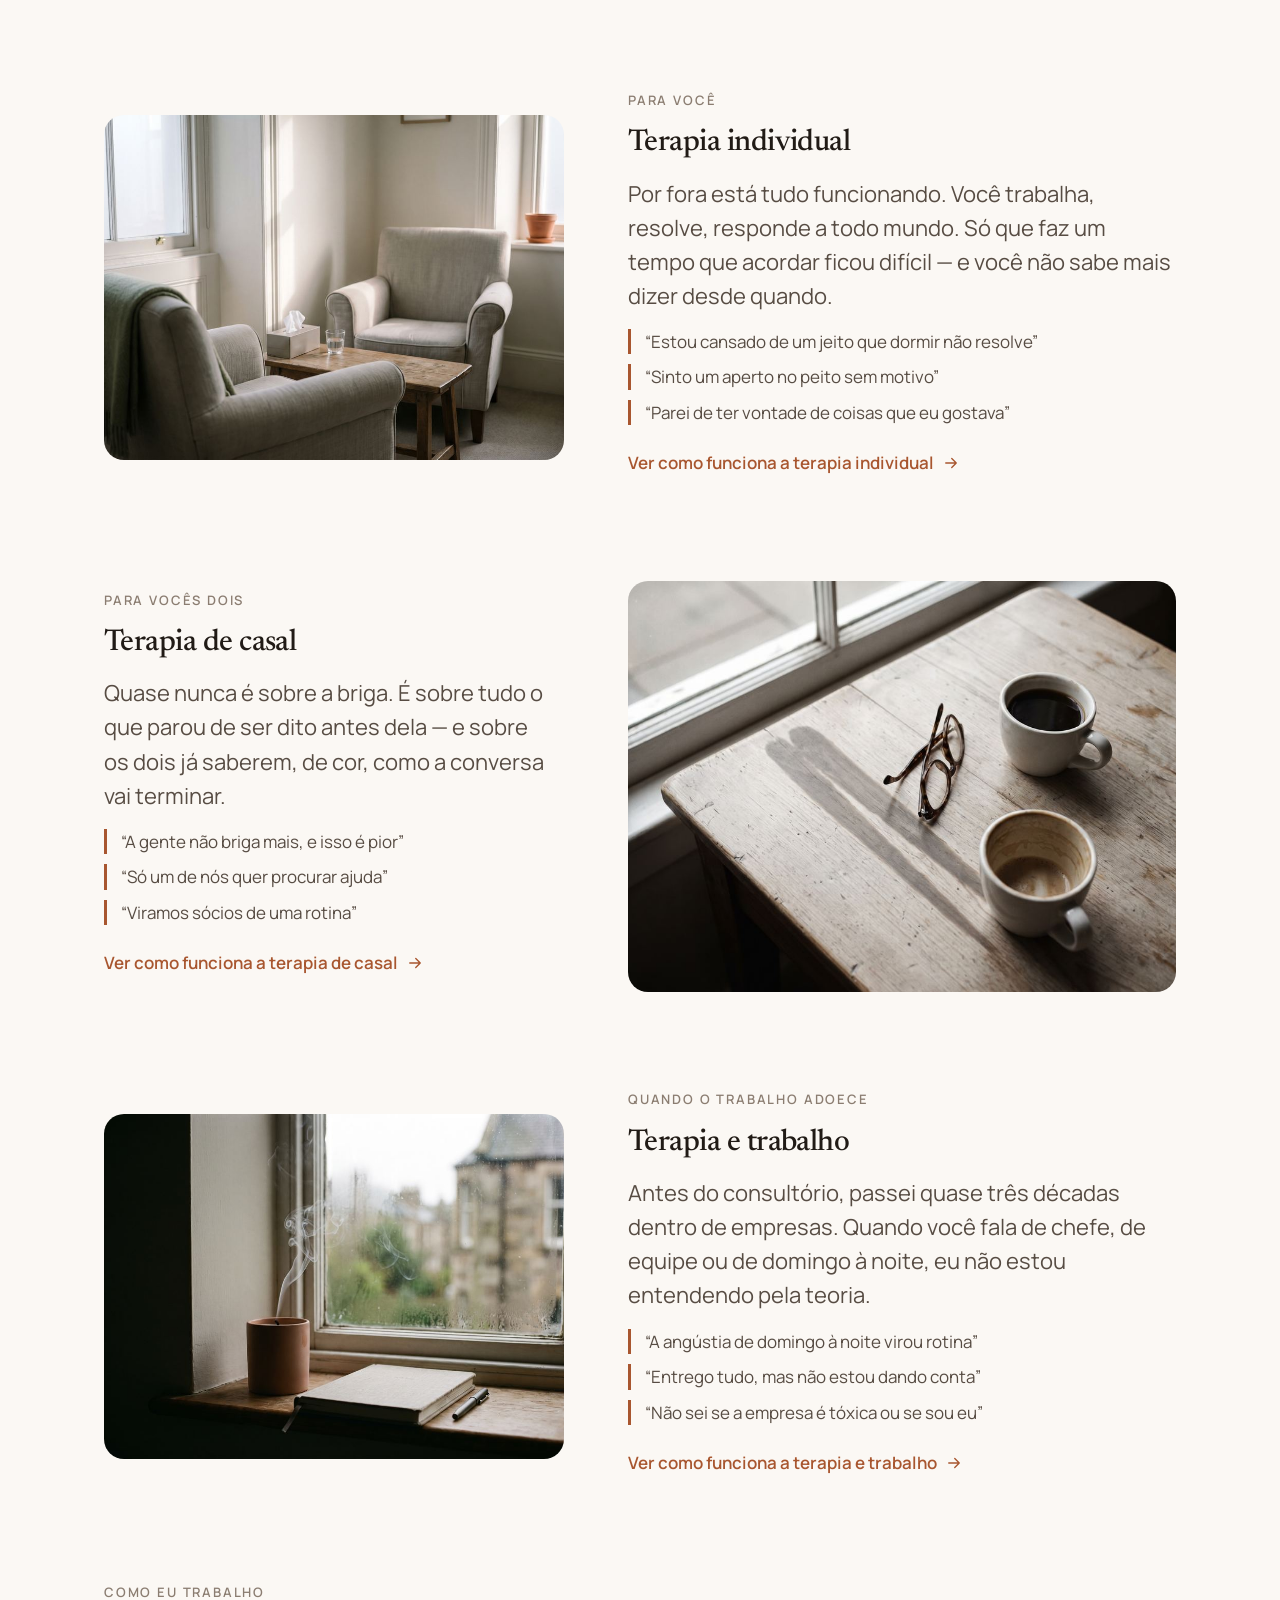
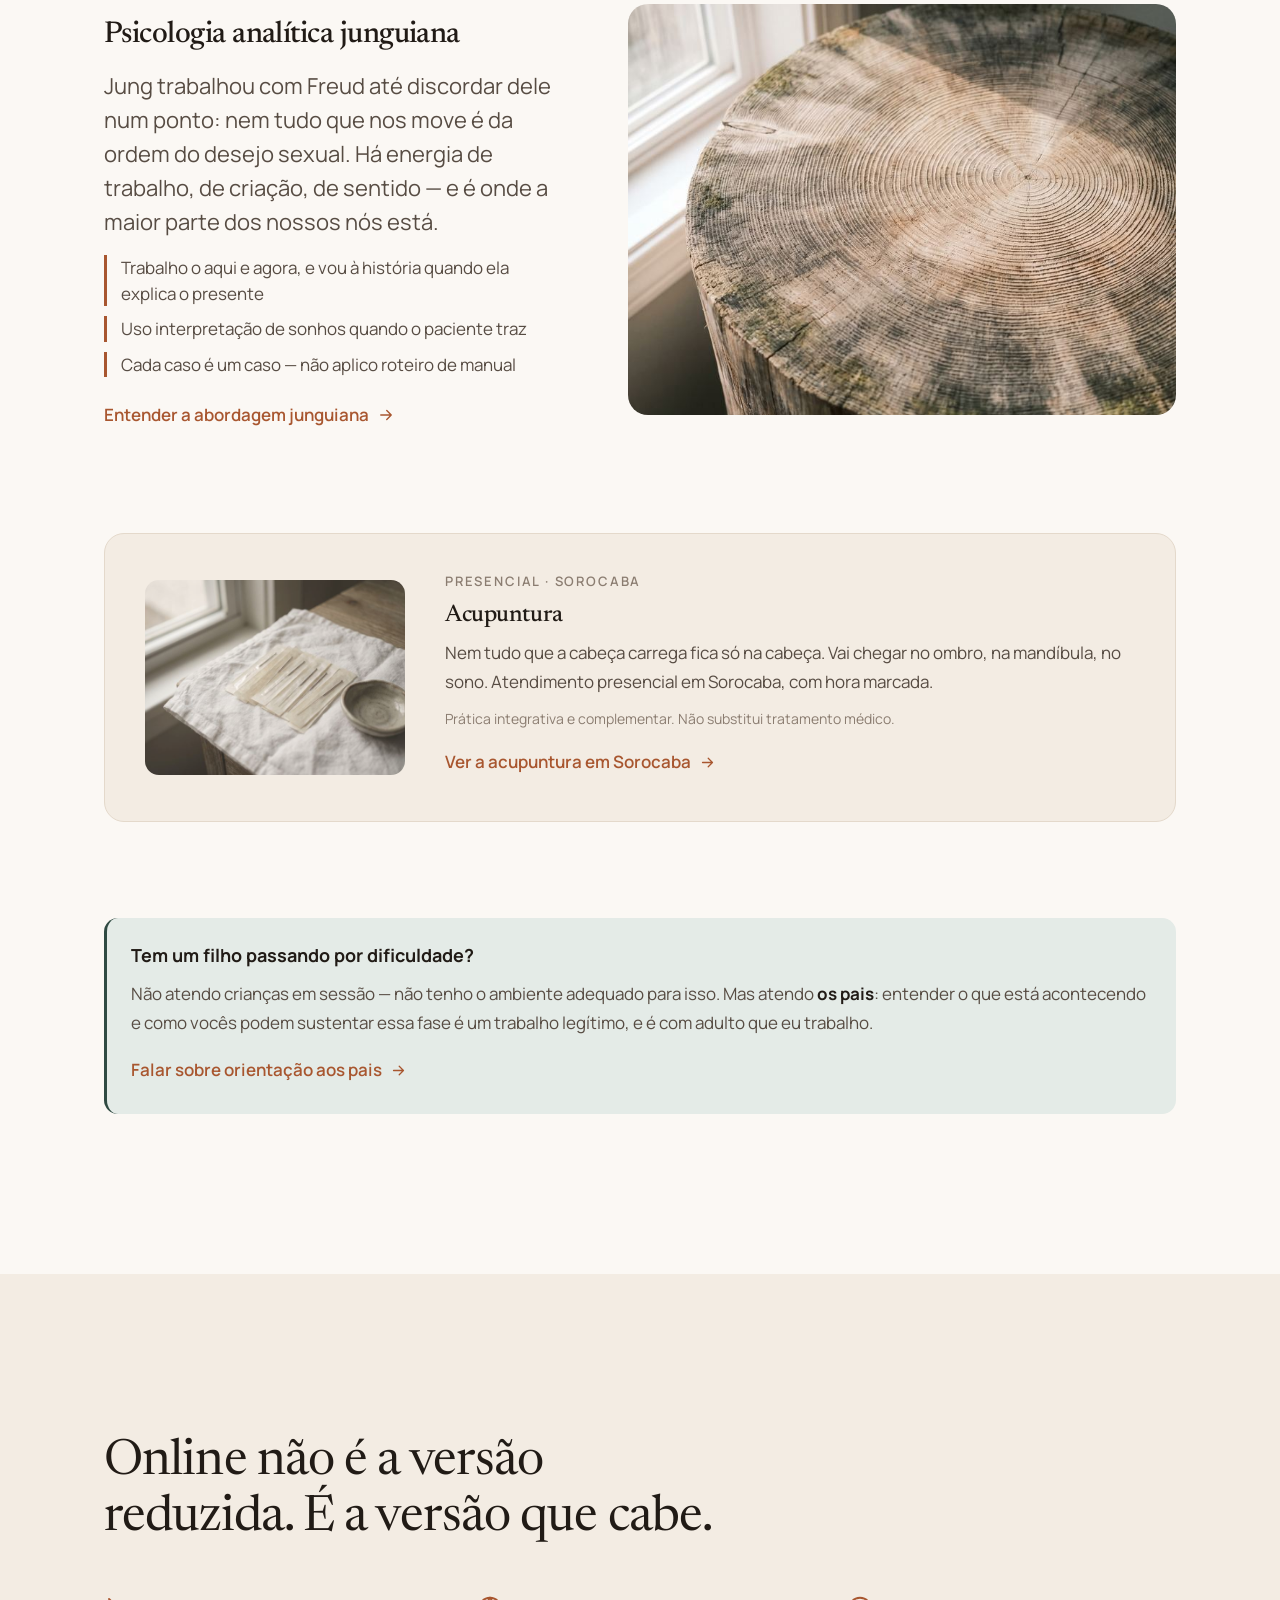
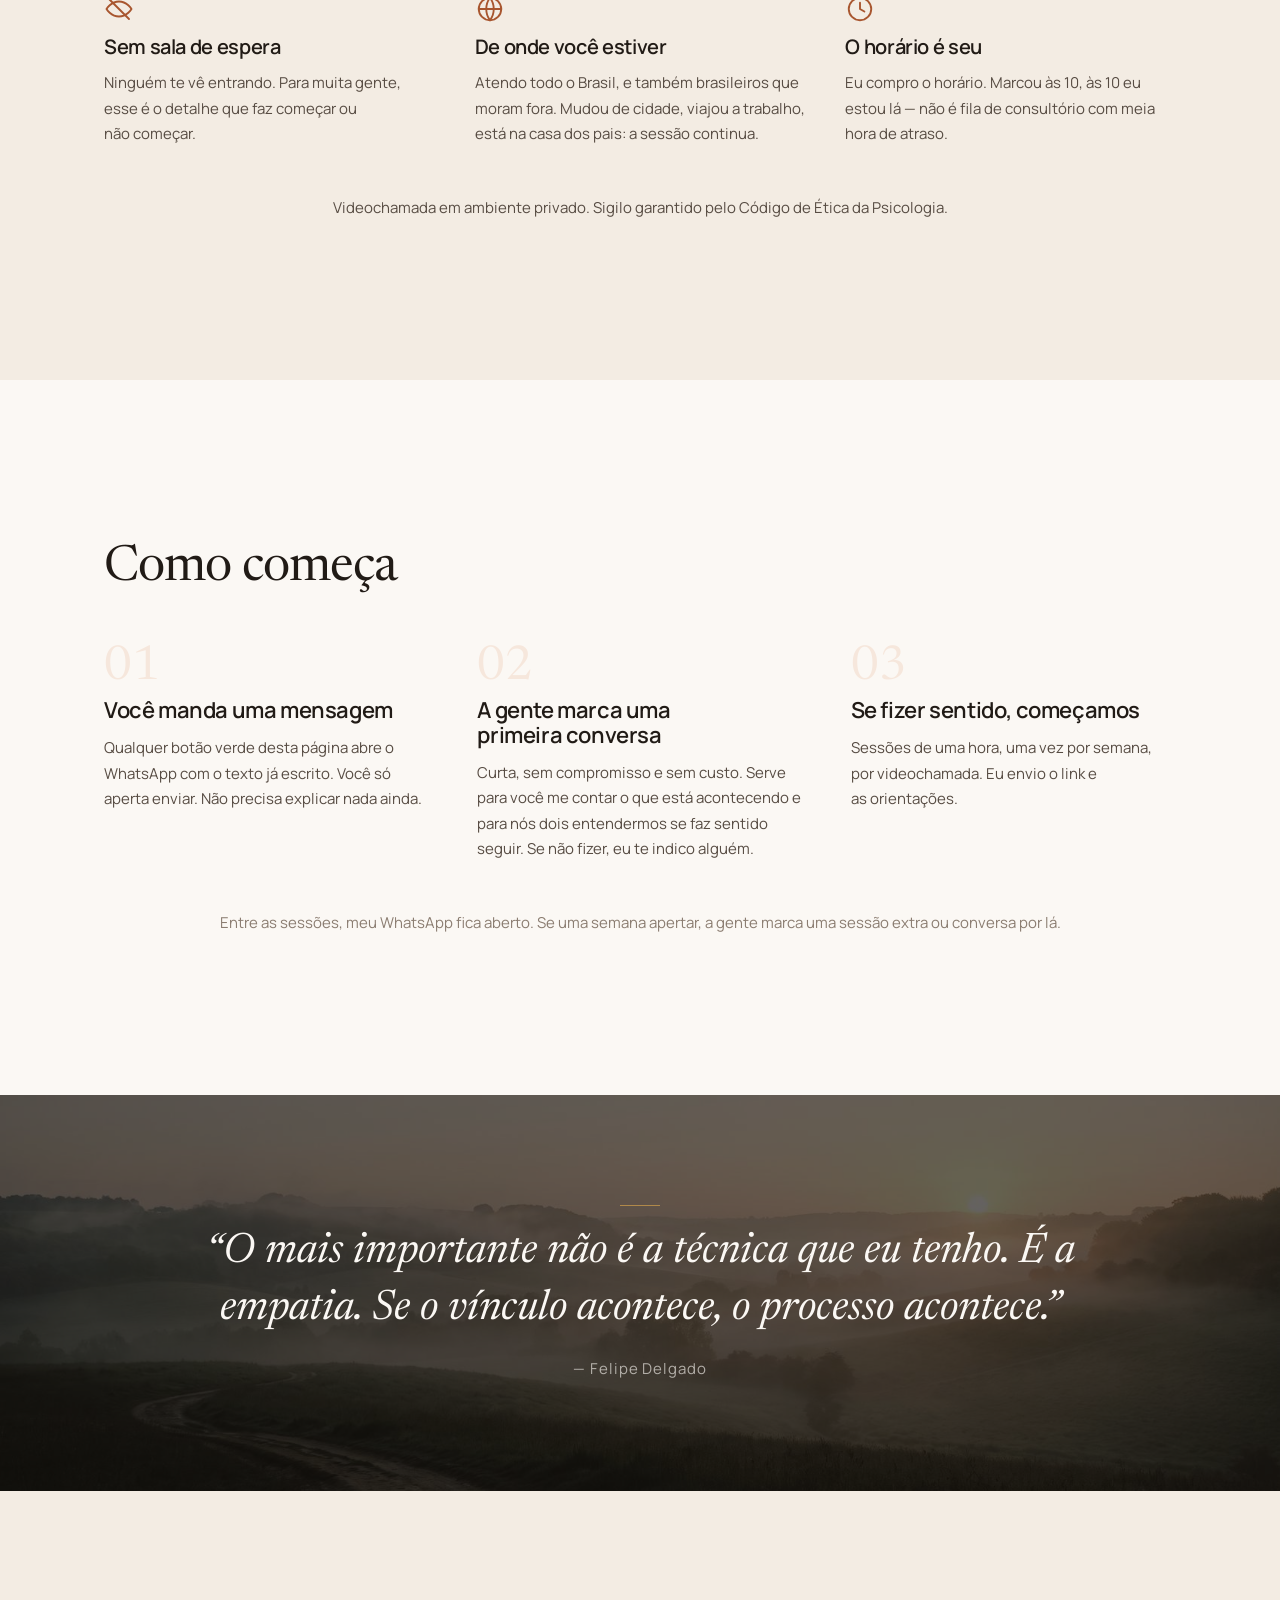
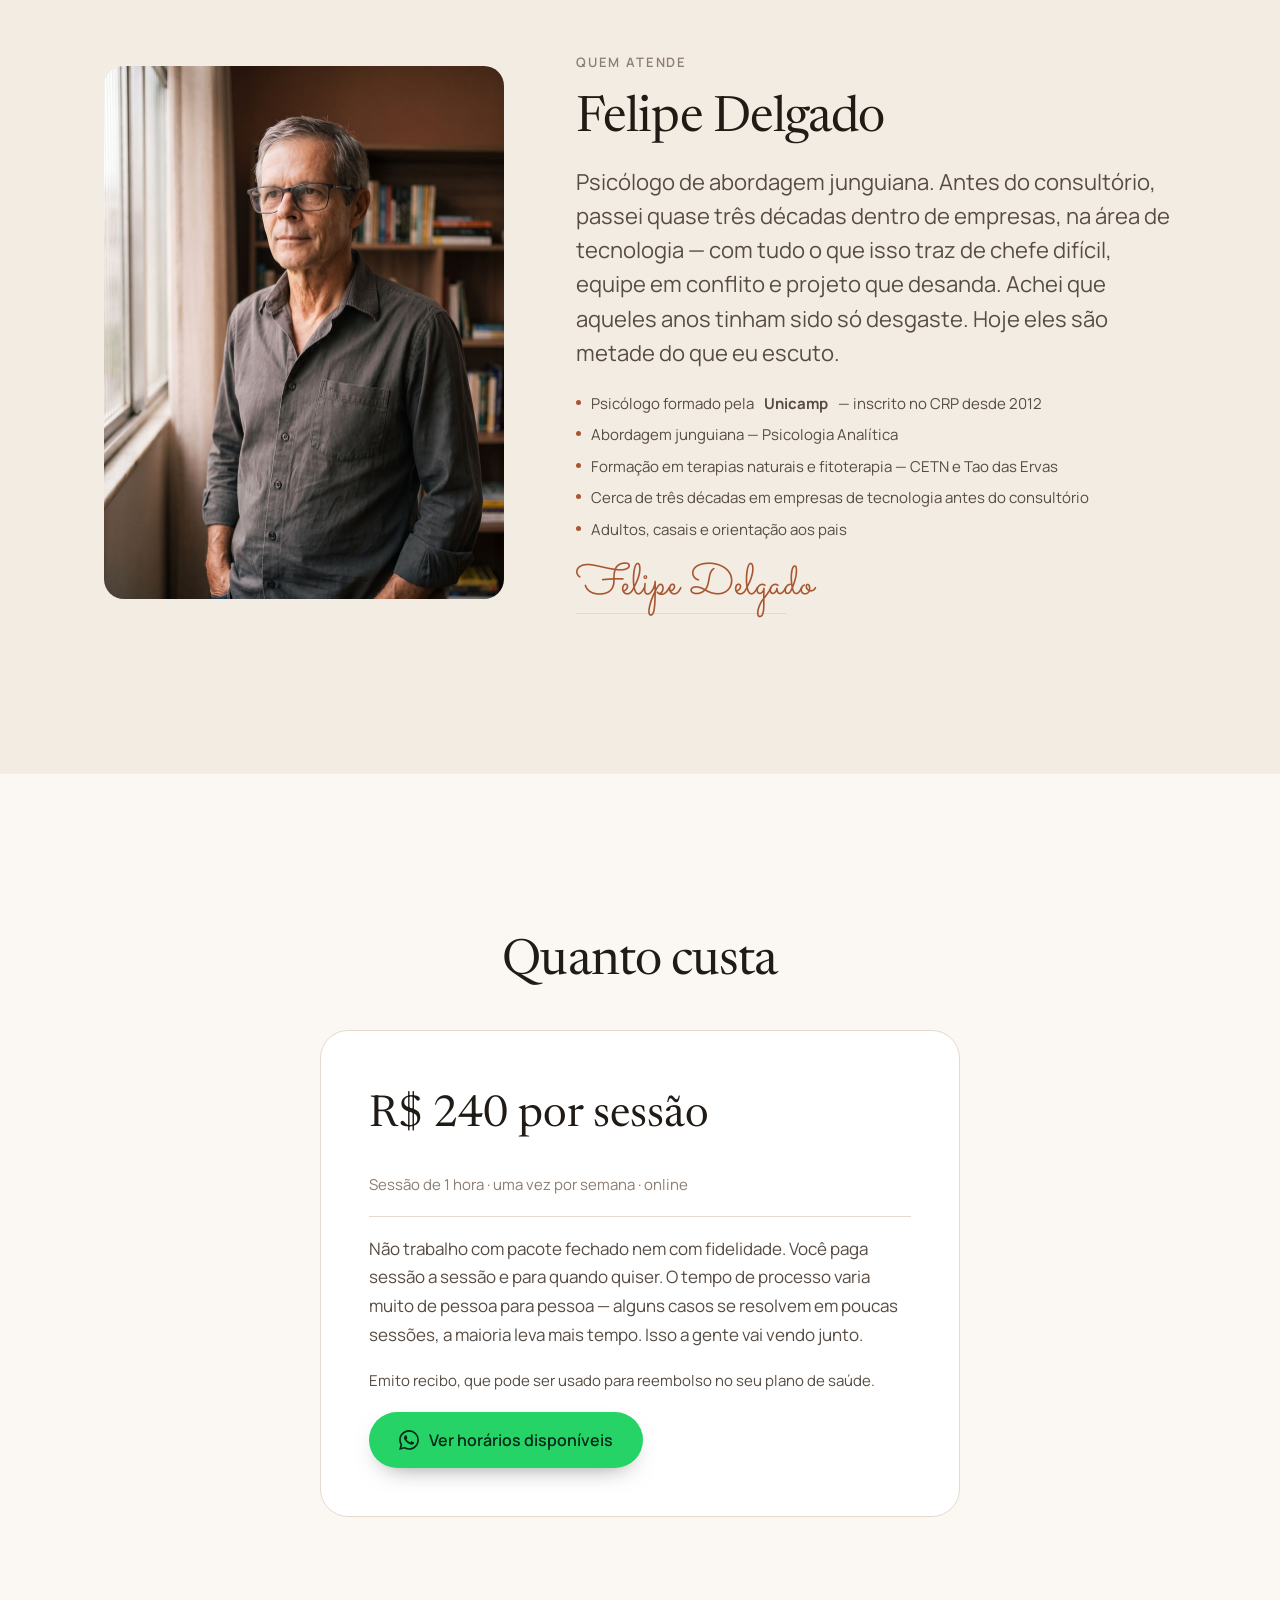
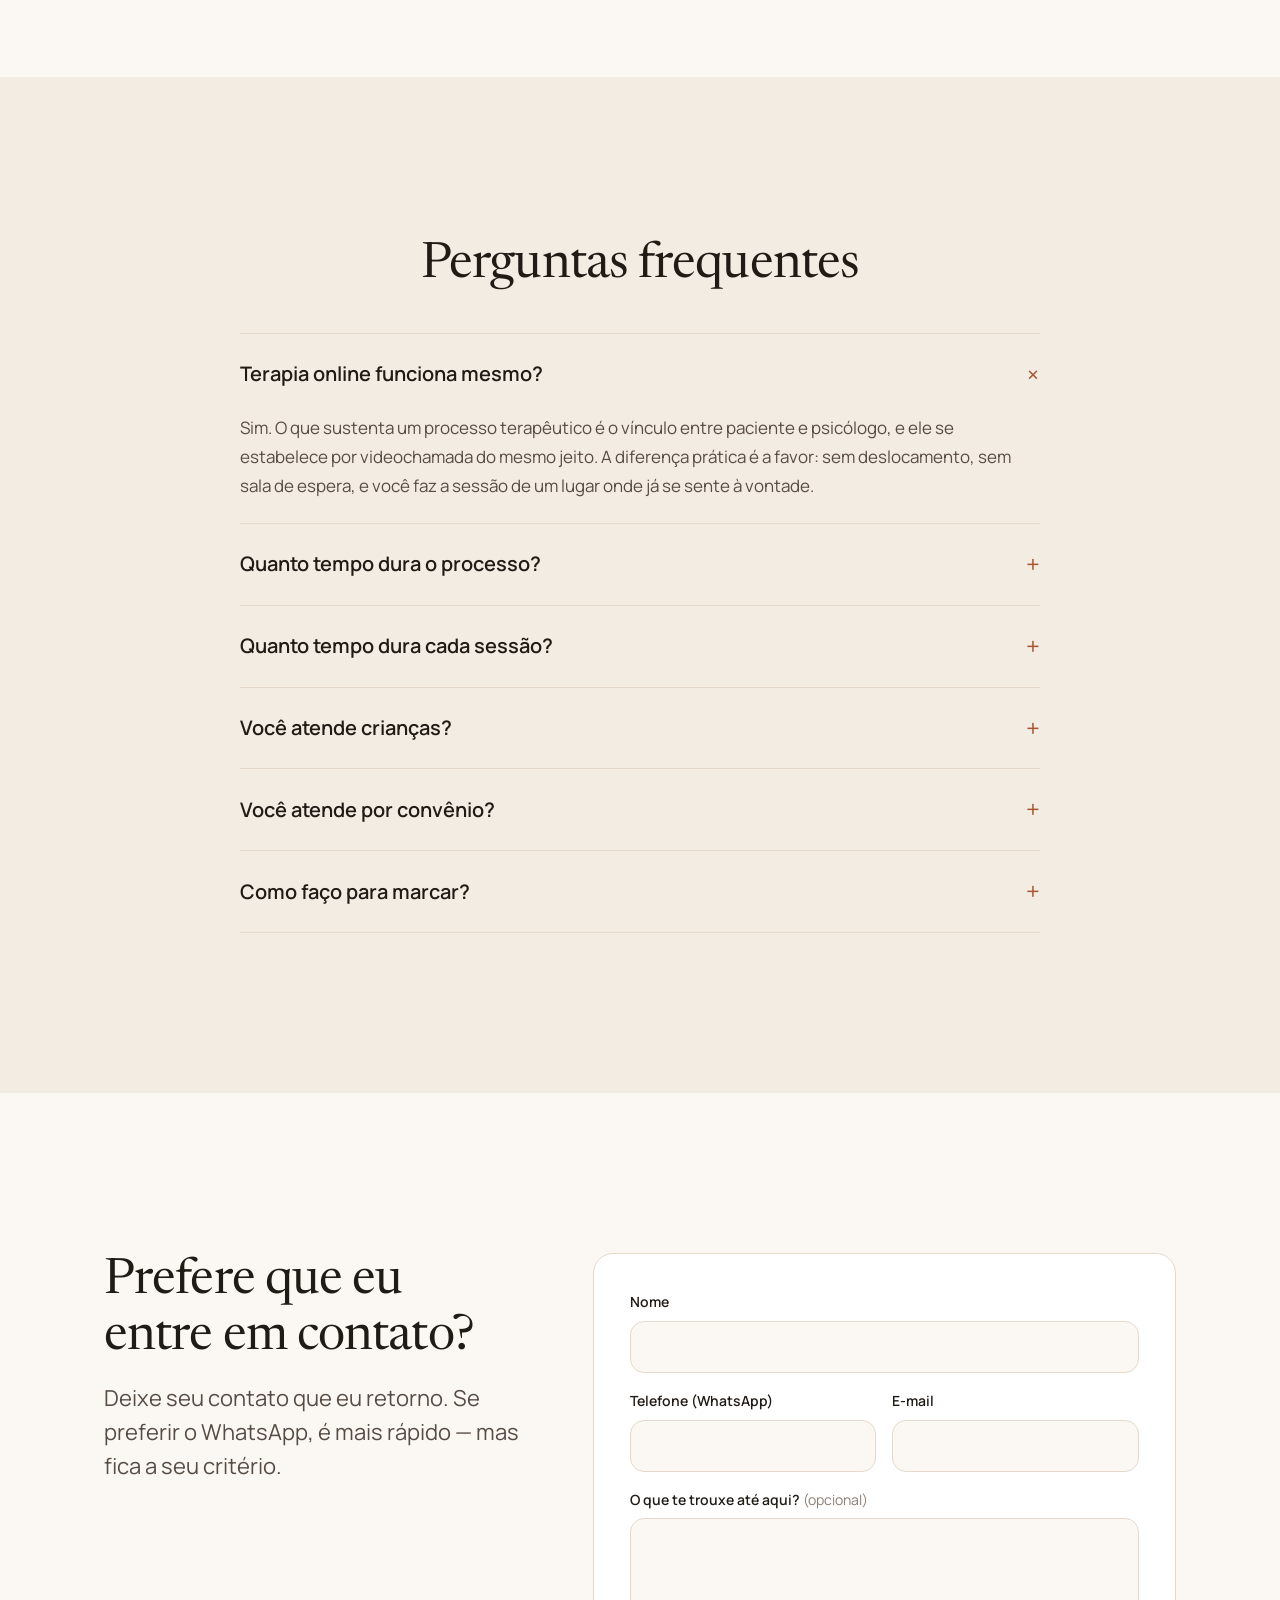
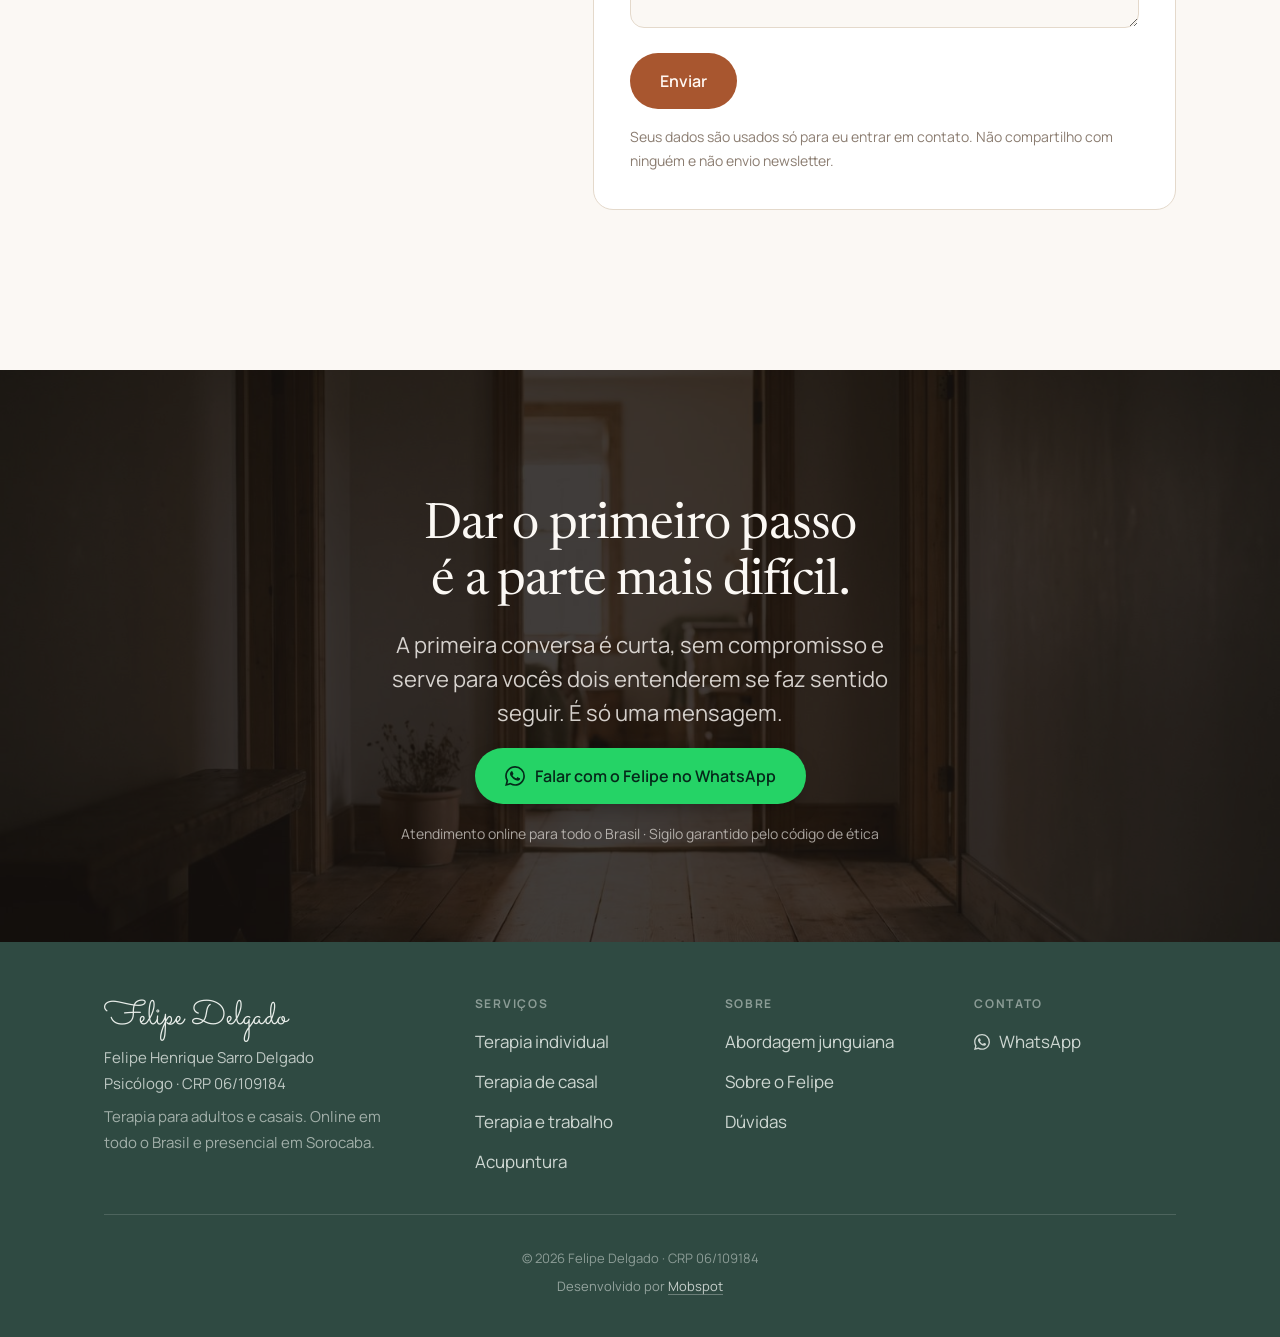
==== commit 60f915a0: "Seis páginas internas, SEO completo e ícone oficial do WhatsApp Páginas: terapia individual, casal, " ====
--- a/index.html
+++ b/index.html
@@ -4,8 +4,6 @@
 <meta charset="utf-8">
 <meta name="viewport" content="width=device-width, initial-scale=1, viewport-fit=cover">
 
-<!-- ⚠️ PREVIEW: remover as duas linhas abaixo quando CRP e WhatsApp estiverem preenchidos -->
-<meta name="robots" content="noindex, nofollow">
 
 <title>Felipe Delgado — Psicólogo junguiano online para adultos e casais</title>
 <meta name="description" content="Psicólogo de abordagem junguiana. Terapia online para adultos e casais em todo o Brasil. Sessões de uma hora, semanais. Converse pelo WhatsApp.">
@@ -14,7 +12,10 @@
 <meta property="og:type" content="website">
 <meta property="og:title" content="Felipe Delgado — Psicólogo junguiano online">
 <meta property="og:description" content="Um lugar para pensar em voz alta. Terapia para adultos e casais. Online em todo o Brasil e presencial em Sorocaba.">
-<meta property="og:image" content="assets/hero-felipe.jpg">
+<meta property="og:image" content="https://mobspot.github.io/Felipe-Delgado/assets/og.jpg">
+<meta property="og:image:width" content="1200">
+<meta property="og:image:height" content="630">
+<meta property="og:url" content="https://mobspot.github.io/Felipe-Delgado/">
 <meta property="og:locale" content="pt_BR">
 <meta name="twitter:card" content="summary_large_image">
 <meta name="theme-color" content="#FBF8F4">
@@ -23,289 +24,32 @@
 <link rel="preconnect" href="https://fonts.gstatic.com" crossorigin>
 <link href="https://fonts.googleapis.com/css2?family=Newsreader:ital,opsz,wght@0,6..72,400;0,6..72,500;1,6..72,400&family=Manrope:wght@400;500;600;700&family=Sacramento&display=swap" rel="stylesheet">
 
-<style>
-:root{
-  --bg:#FBF8F4; --bg-alt:#F3ECE3; --surface:#FFFFFF;
-  --ink:#211B16; --ink-soft:#574C43; --ink-mute:#8B7D71;
-  --line:#E4D9CB;
-  --brand:#A8562F; --brand-deep:#7E3D1F; --brand-wash:#F6E7DC;
-  --accent:#2F4A42; --accent-wash:#E4EBE7; --gold:#B0894A;
-  --wa:#25D366; --wa-deep:#1DA851; --wa-ink:#05291A;
-  --serif:"Newsreader",Georgia,serif;
-  --sans:"Manrope","Segoe UI",system-ui,sans-serif;
-  --r-md:14px; --r-lg:20px; --r-xl:28px; --r-full:999px;
-  --ease:cubic-bezier(.22,.61,.36,1);
-  --pad:20px;
-}
-@media (min-width:768px){ :root{ --pad:40px; } }
-@media (min-width:1200px){ :root{ --pad:64px; } }
-
-*,*::before,*::after{ box-sizing:border-box; }
-html{ scroll-behavior:smooth; }
-body{
-  margin:0; background:var(--bg); color:var(--ink-soft);
-  font-family:var(--sans); font-size:clamp(1rem,.97rem + .15vw,1.0625rem);
-  line-height:1.7; -webkit-font-smoothing:antialiased; overflow-x:hidden;
-}
-h1,h2,h3{ margin:0; font-family:var(--serif); font-weight:400; color:var(--ink); line-height:1.12; letter-spacing:-.018em; text-wrap:balance; }
-h1{ font-size:clamp(2.5rem,1.3rem + 4.6vw,4.75rem); line-height:1.05; letter-spacing:-.025em; }
-h2{ font-size:clamp(1.875rem,1.1rem + 3.4vw,3.125rem); }
-h3{ font-size:clamp(1.375rem,1.05rem + 1.4vw,1.875rem); font-weight:500; }
-p{ margin:0; text-wrap:pretty; }
-ul{ margin:0; padding:0; list-style:none; }
-img{ max-width:100%; display:block; }
-a{ color:var(--brand); text-decoration:none; }
-a:hover{ color:var(--brand-deep); }
-:focus-visible{ outline:2px solid var(--brand); outline-offset:3px; border-radius:4px; }
-
-.wrap{ max-width:1200px; margin:0 auto; padding-inline:var(--pad); }
-.sec{ padding-block:72px; }
-@media (min-width:768px){ .sec{ padding-block:112px; } }
-@media (min-width:1200px){ .sec{ padding-block:160px; } }
-.alt{ background:var(--bg-alt); }
-.eyebrow{ font-size:.8125rem; font-weight:600; letter-spacing:.14em; text-transform:uppercase; color:var(--ink-mute); }
-.lead{ font-size:clamp(1.125rem,1rem + .55vw,1.375rem); line-height:1.55; color:var(--ink-soft); }
-
-.skip{ position:absolute; left:-9999px; }
-.skip:focus{ left:12px; top:12px; z-index:1000; background:var(--surface); padding:12px 18px; border-radius:var(--r-md); }
-
-/* ---------- botões ---------- */
-.btn{ display:inline-flex; align-items:center; justify-content:center; gap:10px;
-  min-height:56px; padding:0 30px; border-radius:var(--r-full);
-  font:600 1rem/1 var(--sans); cursor:pointer; border:0;
-  transition:transform .18s var(--ease), background .18s var(--ease), box-shadow .18s var(--ease); }
-.btn svg{ flex:none; }
-.wa{ background:var(--wa); color:var(--wa-ink); box-shadow:0 10px 26px -14px rgba(0,0,0,.55); }
-.wa:hover{ background:var(--wa-deep); color:#fff; transform:translateY(-2px); }
-.ghost{ background:transparent; color:var(--ink); border:1.5px solid var(--line); }
-.ghost:hover{ border-color:var(--brand); color:var(--brand); background:var(--brand-wash); }
-.ghost.on-dark{ color:#FBF8F4; border-color:rgba(251,248,244,.42); }
-.ghost.on-dark:hover{ background:rgba(251,248,244,.1); color:#fff; border-color:rgba(251,248,244,.7); }
-.solid{ background:var(--brand); color:#FFF8F3; }
-.solid:hover{ background:var(--brand-deep); transform:translateY(-2px); }
-.arrow{ display:inline-flex; align-items:center; gap:8px; min-height:44px;
-  font-weight:600; color:var(--brand); }
-.arrow svg{ transition:transform .18s var(--ease); }
-.arrow:hover svg{ transform:translateX(4px); }
-
-/* ---------- header ---------- */
-header{ position:relative; z-index:50; flex:none; }
-.nav{ display:flex; align-items:center; justify-content:space-between; height:84px; }
-.mark{ font-family:"Sacramento",cursive; font-size:26px; line-height:1.15; color:#FBF8F4;
-  white-space:nowrap; flex:none; }
-@media (min-width:480px){ .mark{ font-size:30px; } }
-@media (min-width:1024px){ .mark{ font-size:34px; } }
-.menu{ display:none; gap:30px; }
-.menu a{ font-size:.9375rem; font-weight:500; color:rgba(251,248,244,.86); }
-.menu a:hover{ color:#fff; }
-@media (min-width:1024px){ .menu{ display:flex; } }
-.nav .wa{ min-height:44px; width:44px; padding:0; font-size:.875rem; box-shadow:none; }
-.nav .wa span{ display:none; }
-@media (min-width:560px){
-  .nav .wa{ width:auto; padding:0 18px; }
-  .nav .wa span{ display:inline; }
-}
-.burger{ width:44px; height:44px; border-radius:12px; border:1px solid rgba(251,248,244,.34);
-  background:transparent; display:grid; place-content:center; gap:5px; cursor:pointer; }
-.burger span{ display:block; width:18px; height:1.6px; background:#FBF8F4; border-radius:2px; }
-@media (min-width:1024px){ .burger{ display:none; } }
-.navtools{ display:flex; align-items:center; gap:10px; }
-
-#panel{ position:fixed; inset:0; z-index:100; background:var(--bg); padding:24px var(--pad);
-  display:none; flex-direction:column; gap:8px; }
-#panel[data-open]{ display:flex; }
-#panel a{ font-family:var(--serif); font-size:1.75rem; color:var(--ink); padding:14px 0; border-bottom:1px solid var(--line); }
-.panel-top{ display:flex; justify-content:flex-end; margin-bottom:12px; }
-.close{ width:44px; height:44px; border:1px solid var(--line); border-radius:12px; background:transparent; font-size:22px; color:var(--ink); cursor:pointer; }
-
-/* ---------- hero ---------- */
-.hero{ position:relative; min-height:92svh; display:flex; flex-direction:column;
-  overflow:hidden; background:#2E251E; }
-@media (min-width:1024px){ .hero{ min-height:88vh; } }
-/* o conteudo ocupa a altura restante e se centraliza dentro dela */
-.hero>.wrap{ flex:1; display:flex; align-items:flex-end; padding-block:32px 44px; }
-@media (min-width:1024px){ .hero>.wrap{ align-items:center; padding-block:40px 56px; } }
-.hero>img{ position:absolute; inset:0; width:100%; height:100%; object-fit:cover; object-position:center 22%; }
-@media (min-width:1024px){ .hero>img{ object-position:60% center; } }
-.veil{ position:absolute; inset:0;
-  background:linear-gradient(180deg,rgba(22,18,15,.46) 0%,rgba(22,18,15,.32) 30%,rgba(22,18,15,.76) 66%,rgba(22,18,15,.94) 100%); }
-@media (min-width:1024px){ .veil{
-  background:linear-gradient(90deg,rgba(22,18,15,.93) 0%,rgba(22,18,15,.82) 36%,rgba(22,18,15,.46) 68%,rgba(22,18,15,.28) 100%); } }
-.hero>.wrap{ position:relative; width:100%; }
-.hero-in{ display:flex; flex-direction:column; gap:20px; max-width:660px; }
-@media (min-width:1024px){ .hero-in{ gap:26px; } }
-.hero h1{ color:#FBF8F4; }
-.hero .eyebrow{ color:#E0A87F; }
-.hero .lead{ color:rgba(251,248,244,.88); max-width:560px; }
-.hero .cta{ display:flex; flex-direction:column; gap:12px; margin-top:6px; }
-.hero .cta .btn{ width:100%; }
-@media (min-width:640px){ .hero .cta{ flex-direction:row; } .hero .cta .btn{ width:auto; } }
-.fineprint{ font-size:.9375rem; color:rgba(251,248,244,.7); }
-
-/* ---------- credenciais ---------- */
-.creds{ border-block:1px solid var(--line); padding-block:20px; }
-.creds ul{ display:flex; flex-wrap:wrap; justify-content:center; gap:10px 22px; }
-.creds li{ display:flex; align-items:center; gap:9px; font-size:.9375rem; color:var(--ink-soft); }
-.creds svg{ color:var(--brand); flex:none; }
-
-/* ---------- ganchos ---------- */
-.hooks{ display:flex; flex-direction:column; gap:56px; }
-@media (min-width:1024px){ .hooks{ gap:96px; } }
-.hook{ display:grid; gap:20px; }
-@media (min-width:1024px){
-  .hook{ grid-template-columns:460px 1fr; gap:64px; align-items:center; }
-  .hook:nth-child(even) .hook-img{ order:2; }
-}
-.hook-img{ width:100%; aspect-ratio:4/3; object-fit:cover; border-radius:var(--r-lg); }
-.hook-body{ display:flex; flex-direction:column; gap:16px; }
-.signals{ display:flex; flex-direction:column; gap:10px; }
-.signals li{ border-left:3px solid var(--brand); padding-left:14px; line-height:1.5; color:var(--ink-soft); }
-
-.soon{ display:grid; gap:18px; padding:24px; border-radius:var(--r-lg); background:var(--bg-alt); border:1px solid var(--line); }
-@media (min-width:768px){ .soon{ grid-template-columns:260px 1fr; gap:40px; align-items:center; padding:36px 40px; } }
-.soon img{ width:100%; aspect-ratio:4/3; object-fit:cover; border-radius:var(--r-md); opacity:.85; }
-.badge{ display:inline-flex; align-items:center; height:24px; padding:0 10px; border-radius:var(--r-full);
-  background:var(--bg); border:1px solid var(--gold); color:#8A6A32;
-  font-size:.6875rem; font-weight:700; letter-spacing:.12em; text-transform:uppercase; }
-.note{ display:flex; flex-direction:column; gap:10px; padding:22px 24px; border-radius:var(--r-md);
-  background:var(--accent-wash); border-left:3px solid var(--accent); }
-.note strong{ color:var(--ink); }
-
-/* ---------- grids genéricos ---------- */
-.cols3{ display:grid; gap:28px; }
-@media (min-width:768px){ .cols3{ grid-template-columns:repeat(3,minmax(0,1fr)); gap:40px; } }
-.col{ display:flex; flex-direction:column; gap:12px; }
-.col h3{ font-family:var(--sans); font-size:1.25rem; font-weight:600; }
-.col svg{ color:var(--brand); }
-.col p{ font-size:.9375rem; }
-
-.steps{ display:grid; gap:28px; }
-@media (min-width:768px){ .steps{ grid-template-columns:repeat(3,minmax(0,1fr)); gap:48px; } }
-.step .num{ font-family:var(--serif); font-size:3rem; line-height:1; color:var(--brand-wash); }
-@media (max-width:767px){ .step .num{ font-size:2rem; color:var(--brand); } }
-.step h3{ font-size:1.375rem; margin-top:-6px; }
-
-/* ---------- faixa de citação ---------- */
-.band{ position:relative; display:grid; place-items:center; text-align:center;
-  padding-block:64px; overflow:hidden; background:#2A231D; }
-@media (min-width:1024px){ .band{ padding-block:110px; } }
-.band>img{ position:absolute; inset:0; width:100%; height:100%; object-fit:cover; }
-.band .veil2{ position:absolute; inset:0; background:rgba(22,18,15,.66); }
-.band .wrap{ position:relative; display:grid; gap:18px; justify-items:center; }
-.rule{ width:40px; height:1px; background:var(--gold); }
-.band blockquote{ margin:0; font-family:var(--serif); font-style:italic;
-  font-size:clamp(1.5rem,1rem + 2.2vw,2.625rem); line-height:1.35; color:#FBF8F4; max-width:900px; }
-.band cite{ font-style:normal; font-size:.9375rem; letter-spacing:.06em; color:rgba(251,248,244,.62); }
-
-/* ---------- sobre / preço ---------- */
-.about{ display:grid; gap:24px; }
-@media (min-width:1024px){ .about{ grid-template-columns:400px 1fr; gap:72px; align-items:center; } }
-.about img{ width:100%; aspect-ratio:3/4; object-fit:cover; border-radius:var(--r-lg); }
-.facts li{ display:flex; gap:10px; align-items:flex-start; font-size:.9375rem; padding-block:3px; }
-.facts li::before{ content:""; width:5px; height:5px; border-radius:99px; background:var(--brand); margin-top:.6em; flex:none; }
-.sig{ font-family:"Sacramento",cursive; font-size:2.75rem; line-height:1; color:var(--brand); }
-
-.price{ max-width:640px; margin-inline:auto; display:flex; flex-direction:column; gap:18px;
-  padding:32px 24px; border-radius:var(--r-xl); background:var(--surface); border:1px solid var(--line); }
-@media (min-width:768px){ .price{ padding:48px; } }
-.price .val{ font-family:var(--serif); font-size:clamp(2rem,1.4rem + 2vw,2.75rem); color:var(--ink); font-variant-numeric:tabular-nums; }
-hr{ border:0; border-top:1px solid var(--line); margin:0; }
-
-/* ---------- faq ---------- */
-.faq{ max-width:800px; margin-inline:auto; border-top:1px solid var(--line); }
-.faq details{ border-bottom:1px solid var(--line); }
-.faq summary{ display:flex; align-items:center; justify-content:space-between; gap:18px;
-  padding:20px 0; min-height:60px; cursor:pointer; list-style:none;
-  font-size:1.0625rem; font-weight:600; color:var(--ink); }
-@media (min-width:768px){ .faq summary{ font-size:1.25rem; } }
-.faq summary::-webkit-details-marker{ display:none; }
-.faq summary::after{ content:"+"; font-size:1.5rem; font-weight:400; color:var(--brand); transition:transform .2s var(--ease); }
-.faq details[open] summary::after{ transform:rotate(45deg); }
-.faq .ans{ padding-bottom:22px; color:var(--ink-soft); }
-
-/* ---------- formulário ---------- */
-.form-grid{ display:grid; gap:28px; }
-@media (min-width:1024px){ .form-grid{ grid-template-columns:5fr 7fr; gap:72px; align-items:start; } }
-form{ display:flex; flex-direction:column; gap:16px; padding:24px; border-radius:var(--r-lg);
-  background:var(--surface); border:1px solid var(--line); }
-@media (min-width:768px){ form{ padding:36px; } }
-label{ display:block; font-size:.875rem; font-weight:600; color:var(--ink); margin-bottom:7px; }
-input,textarea{ width:100%; font:400 1rem var(--sans); color:var(--ink);
-  padding:14px 16px; border:1.5px solid var(--line); border-radius:var(--r-md); background:var(--bg); }
-input:focus,textarea:focus{ border-color:var(--brand); outline:none; box-shadow:0 0 0 3px var(--brand-wash); }
-textarea{ min-height:110px; resize:vertical; }
-.two{ display:grid; gap:16px; }
-@media (min-width:560px){ .two{ grid-template-columns:1fr 1fr; } }
-
-/* ---------- cta final ---------- */
-.final{ position:relative; display:grid; place-items:center; text-align:center;
-  padding-block:80px; overflow:hidden; background:#241C16; }
-@media (min-width:1024px){ .final{ padding-block:128px; } }
-.final>img{ position:absolute; inset:0; width:100%; height:100%; object-fit:cover; }
-.final .veil2{ position:absolute; inset:0; background:rgba(22,18,15,.82); }
-.final .wrap{ position:relative; display:grid; gap:18px; justify-items:center; max-width:660px; }
-.final h2{ color:#FBF8F4; }
-.final p{ color:rgba(251,248,244,.82); }
-.final .small{ font-size:.875rem; color:rgba(251,248,244,.62); }
-
-/* ---------- rodapé ---------- */
-footer{ background:var(--accent); color:#E8EDE9; padding-block:56px 40px; }
-.fgrid{ display:grid; gap:32px; }
-@media (min-width:768px){ .fgrid{ grid-template-columns:1.6fr 1fr 1fr 1fr; gap:48px; } }
-footer h4{ margin:0 0 12px; font:700 .75rem/1 var(--sans); letter-spacing:.14em; text-transform:uppercase; color:rgba(232,237,233,.5); }
-footer a{ color:rgba(232,237,233,.86); display:inline-flex; align-items:center; gap:9px; min-height:40px; }
-footer a:hover{ color:#fff; }
-footer .mark{ color:#E8EDE9; font-size:34px; }
-.fdiv{ height:1px; background:rgba(232,237,233,.16); margin-block:32px; }
-.emerg{ font-size:.875rem; line-height:1.65; color:rgba(232,237,233,.72); text-align:center; max-width:860px; margin-inline:auto; }
-.emerg strong{ color:#E8EDE9; }
-.copy{ font-size:.8125rem; color:rgba(232,237,233,.5); text-align:center; margin-top:22px; }
-.credit{ font-size:.8125rem; color:rgba(232,237,233,.55); text-align:center; margin-top:6px; }
-.credit a{ display:inline; min-height:0; color:rgba(232,237,233,.82);
-  text-decoration:underline; text-underline-offset:3px;
-  text-decoration-thickness:1px; text-decoration-color:rgba(232,237,233,.32); }
-.credit a:hover{ color:#fff; text-decoration-color:rgba(232,237,233,.75); }
-
-/* ---------- FAB ---------- */
-#fab{ position:fixed; right:20px; bottom:calc(20px + env(safe-area-inset-bottom)); z-index:90;
-  width:58px; height:58px; border-radius:var(--r-full); background:var(--wa);
-  display:grid; place-items:center; box-shadow:0 12px 30px -10px rgba(0,0,0,.5);
-  opacity:0; visibility:hidden; transform:translateY(12px); transition:all .3s var(--ease); }
-#fab[data-show]{ opacity:1; visibility:visible; transform:none; }
-@media (min-width:1024px){
-  #fab{ right:28px; bottom:28px; width:auto; height:58px; padding:0 24px; gap:10px;
-        grid-auto-flow:column; align-items:center; color:var(--wa-ink); font-weight:600; }
-}
-.fab-txt{ display:none; }
-@media (min-width:1024px){ .fab-txt{ display:inline; } }
-.last{ padding-bottom:96px; }
-
-@media (prefers-reduced-motion:reduce){
-  *,*::before,*::after{ animation-duration:.01ms!important; transition-duration:.01ms!important; scroll-behavior:auto!important; }
-}
-</style>
+<link rel="stylesheet" href="assets/style.css">
 </head>
 <body>
 <a class="skip" href="#main">Pular para o conteúdo</a>
 
 <!-- ============ HERO ============ -->
 <section class="hero">
-  <img src="assets/hero-felipe.jpg" alt="Felipe Delgado sentado em uma poltrona na sala de atendimento, com luz de janela" fetchpriority="high" width="1800" height="763">
+  <picture>
+    <source media="(min-width:1024px)" srcset="assets/hero-felipe.jpg" width="1800" height="763">
+    <img src="assets/retrato-felipe.jpg" alt="Felipe Delgado sentado em uma poltrona na sala de atendimento, com luz de janela" fetchpriority="high" width="900" height="1117">
+  </picture>
   <div class="veil"></div>
 
   <header>
     <div class="wrap nav">
       <span class="mark">Felipe Delgado</span>
       <nav class="menu" aria-label="Principal">
-        <a href="#servicos">Serviços</a>
-        <a href="#abordagem">Abordagem</a>
-        <a href="#comeca">Como começa</a>
-        <a href="#sobre">Sobre</a>
-        <a href="#faq">Dúvidas</a>
+        <a href="terapia-individual/">Individual</a>
+        <a href="terapia-de-casal/">Casal</a>
+        <a href="terapia-e-trabalho/">Trabalho</a>
+        <a href="terapia-junguiana/">Abordagem</a>
+        <a href="sobre/">Sobre</a>
       </nav>
       <div class="navtools">
         <a class="btn wa" href="https://wa.me/5535920013172?text=Oi%2C%20Felipe.%20Vim%20pelo%20site%20e%20queria%20agendar%20uma%20conversa." target="_blank" rel="noopener">
-          <svg width="18" height="18" viewBox="0 0 24 24" fill="none" stroke="currentColor" stroke-width="1.8" stroke-linecap="round" stroke-linejoin="round"><path d="M21 11.5a8.4 8.4 0 0 1-11.9 7.6L3 21l1.9-5.9A8.4 8.4 0 1 1 21 11.5Z"/></svg>
+          <svg width="18" height="18" viewBox="0 0 24 24" fill="currentColor" aria-hidden="true"><path d="M17.472 14.382c-.297-.149-1.758-.867-2.03-.967-.273-.099-.471-.148-.67.15-.197.297-.767.966-.94 1.164-.173.199-.347.223-.644.075-.297-.15-1.255-.463-2.39-1.475-.883-.788-1.48-1.761-1.653-2.059-.173-.297-.018-.458.13-.606.134-.133.298-.347.446-.52.149-.174.198-.298.298-.497.099-.198.05-.371-.025-.52-.075-.149-.669-1.612-.916-2.207-.242-.579-.487-.5-.669-.51-.173-.008-.371-.01-.57-.01-.198 0-.52.074-.792.372-.272.297-1.04 1.016-1.04 2.479 0 1.462 1.065 2.875 1.213 3.074.149.198 2.096 3.2 5.077 4.487.709.306 1.262.489 1.694.625.712.227 1.36.195 1.871.118.571-.085 1.758-.719 2.006-1.413.248-.694.248-1.289.173-1.413-.074-.124-.272-.198-.57-.347m-5.421 7.403h-.004a9.87 9.87 0 01-5.031-1.378l-.361-.214-3.741.982.998-3.648-.235-.374a9.86 9.86 0 01-1.51-5.26c.001-5.45 4.436-9.884 9.888-9.884 2.64 0 5.122 1.03 6.988 2.898a9.825 9.825 0 012.893 6.994c-.003 5.45-4.437 9.884-9.885 9.884m8.413-18.297A11.815 11.815 0 0012.05 0C5.495 0 .16 5.335.157 11.892c0 2.096.547 4.142 1.588 5.945L.057 24l6.305-1.654a11.882 11.882 0 005.683 1.448h.005c6.554 0 11.89-5.335 11.893-11.893a11.821 11.821 0 00-3.48-8.413Z"/></svg>
           <span>Agendar</span>
         </a>
         <button class="burger" id="open" aria-label="Abrir menu" aria-expanded="false"><span></span><span></span></button>
@@ -320,7 +64,7 @@
       <p class="lead">Terapia para adultos e casais. Online para todo o Brasil, ou presencial em Sorocaba. Sessões de uma hora, uma vez por semana.</p>
       <div class="cta">
         <a class="btn wa" href="https://wa.me/5535920013172?text=Oi%2C%20Felipe.%20Vim%20pelo%20site%20e%20queria%20entender%20como%20funciona%20a%20terapia%20online." target="_blank" rel="noopener">
-          <svg width="20" height="20" viewBox="0 0 24 24" fill="none" stroke="currentColor" stroke-width="1.8" stroke-linecap="round" stroke-linejoin="round"><path d="M21 11.5a8.4 8.4 0 0 1-11.9 7.6L3 21l1.9-5.9A8.4 8.4 0 1 1 21 11.5Z"/></svg>
+          <svg width="20" height="20" viewBox="0 0 24 24" fill="currentColor" aria-hidden="true"><path d="M17.472 14.382c-.297-.149-1.758-.867-2.03-.967-.273-.099-.471-.148-.67.15-.197.297-.767.966-.94 1.164-.173.199-.347.223-.644.075-.297-.15-1.255-.463-2.39-1.475-.883-.788-1.48-1.761-1.653-2.059-.173-.297-.018-.458.13-.606.134-.133.298-.347.446-.52.149-.174.198-.298.298-.497.099-.198.05-.371-.025-.52-.075-.149-.669-1.612-.916-2.207-.242-.579-.487-.5-.669-.51-.173-.008-.371-.01-.57-.01-.198 0-.52.074-.792.372-.272.297-1.04 1.016-1.04 2.479 0 1.462 1.065 2.875 1.213 3.074.149.198 2.096 3.2 5.077 4.487.709.306 1.262.489 1.694.625.712.227 1.36.195 1.871.118.571-.085 1.758-.719 2.006-1.413.248-.694.248-1.289.173-1.413-.074-.124-.272-.198-.57-.347m-5.421 7.403h-.004a9.87 9.87 0 01-5.031-1.378l-.361-.214-3.741.982.998-3.648-.235-.374a9.86 9.86 0 01-1.51-5.26c.001-5.45 4.436-9.884 9.888-9.884 2.64 0 5.122 1.03 6.988 2.898a9.825 9.825 0 012.893 6.994c-.003 5.45-4.437 9.884-9.885 9.884m8.413-18.297A11.815 11.815 0 0012.05 0C5.495 0 .16 5.335.157 11.892c0 2.096.547 4.142 1.588 5.945L.057 24l6.305-1.654a11.882 11.882 0 005.683 1.448h.005c6.554 0 11.89-5.335 11.893-11.893a11.821 11.821 0 00-3.48-8.413Z"/></svg>
           Conversar no WhatsApp
         </a>
         <a class="btn ghost on-dark" href="#comeca">Como funciona</a>
@@ -332,11 +76,11 @@
 
 <div id="panel" role="dialog" aria-modal="true" aria-label="Menu">
   <div class="panel-top"><button class="close" id="close" aria-label="Fechar menu">✕</button></div>
-  <a href="#servicos">Serviços</a>
-  <a href="#abordagem">Abordagem</a>
-  <a href="#comeca">Como começa</a>
-  <a href="#sobre">Sobre</a>
-  <a href="#faq">Dúvidas</a>
+  <a href="terapia-individual/">Individual</a>
+  <a href="terapia-de-casal/">Casal</a>
+  <a href="terapia-e-trabalho/">Trabalho</a>
+  <a href="terapia-junguiana/">Abordagem</a>
+  <a href="sobre/">Sobre</a>
 </div>
 
 <main id="main">
@@ -376,7 +120,7 @@
           <li>“Sinto um aperto no peito sem motivo”</li>
           <li>“Parei de ter vontade de coisas que eu gostava”</li>
         </ul>
-        <a class="arrow" href="https://wa.me/5535920013172?text=Oi%2C%20Felipe.%20Vim%20pelo%20site%20e%20queria%20conversar%20sobre%20terapia%20individual." target="_blank" rel="noopener">Conversar sobre terapia individual<svg width="18" height="18" viewBox="0 0 24 24" fill="none" stroke="currentColor" stroke-width="1.8" stroke-linecap="round" stroke-linejoin="round"><path d="M5 12h14M13 6l6 6-6 6"/></svg></a>
+        <a class="arrow" href="terapia-individual/">Ver como funciona a terapia individual<svg width="18" height="18" viewBox="0 0 24 24" fill="none" stroke="currentColor" stroke-width="1.8" stroke-linecap="round" stroke-linejoin="round"><path d="M5 12h14M13 6l6 6-6 6"/></svg></a>
       </div>
     </article>
 
@@ -391,7 +135,7 @@
           <li>“Só um de nós quer procurar ajuda”</li>
           <li>“Viramos sócios de uma rotina”</li>
         </ul>
-        <a class="arrow" href="https://wa.me/5535920013172?text=Oi%2C%20Felipe.%20Vim%20pelo%20site.%20Eu%20e%20meu%2Fminha%20parceiro(a)%20estamos%20passando%20por%20um%20momento%20dif%C3%ADcil." target="_blank" rel="noopener">Conversar sobre terapia de casal<svg width="18" height="18" viewBox="0 0 24 24" fill="none" stroke="currentColor" stroke-width="1.8" stroke-linecap="round" stroke-linejoin="round"><path d="M5 12h14M13 6l6 6-6 6"/></svg></a>
+        <a class="arrow" href="terapia-de-casal/">Ver como funciona a terapia de casal<svg width="18" height="18" viewBox="0 0 24 24" fill="none" stroke="currentColor" stroke-width="1.8" stroke-linecap="round" stroke-linejoin="round"><path d="M5 12h14M13 6l6 6-6 6"/></svg></a>
       </div>
     </article>
 
@@ -406,7 +150,7 @@
           <li>“Entrego tudo, mas não estou dando conta”</li>
           <li>“Não sei se a empresa é tóxica ou se sou eu”</li>
         </ul>
-        <a class="arrow" href="https://wa.me/5535920013172?text=Oi%2C%20Felipe.%20Vim%20pelo%20site.%20Meu%20trabalho%20est%C3%A1%20me%20adoecendo%20e%20queria%20conversar." target="_blank" rel="noopener">Conversar sobre isso<svg width="18" height="18" viewBox="0 0 24 24" fill="none" stroke="currentColor" stroke-width="1.8" stroke-linecap="round" stroke-linejoin="round"><path d="M5 12h14M13 6l6 6-6 6"/></svg></a>
+        <a class="arrow" href="terapia-e-trabalho/">Ver como funciona a terapia e trabalho<svg width="18" height="18" viewBox="0 0 24 24" fill="none" stroke="currentColor" stroke-width="1.8" stroke-linecap="round" stroke-linejoin="round"><path d="M5 12h14M13 6l6 6-6 6"/></svg></a>
       </div>
     </article>
 
@@ -421,7 +165,7 @@
           <li>Uso interpretação de sonhos quando o paciente traz</li>
           <li>Cada caso é um caso — não aplico roteiro de manual</li>
         </ul>
-        <a class="arrow" href="https://wa.me/5535920013172?text=Oi%2C%20Felipe.%20Vim%20pelo%20site%20e%20fiquei%20interessado(a)%20na%20abordagem%20junguiana." target="_blank" rel="noopener">Conversar sobre a abordagem<svg width="18" height="18" viewBox="0 0 24 24" fill="none" stroke="currentColor" stroke-width="1.8" stroke-linecap="round" stroke-linejoin="round"><path d="M5 12h14M13 6l6 6-6 6"/></svg></a>
+        <a class="arrow" href="terapia-junguiana/">Entender a abordagem junguiana<svg width="18" height="18" viewBox="0 0 24 24" fill="none" stroke="currentColor" stroke-width="1.8" stroke-linecap="round" stroke-linejoin="round"><path d="M5 12h14M13 6l6 6-6 6"/></svg></a>
       </div>
     </article>
 
@@ -429,12 +173,12 @@
       <img src="assets/card-acupuntura.jpg" alt="Agulhas de acupuntura em embalagem estéril sobre um pano de linho" loading="lazy" width="600" height="448">
       <div style="display:grid;gap:10px">
         <div style="display:flex;align-items:center;gap:12px;flex-wrap:wrap">
-          <span class="badge">Em breve</span><span class="eyebrow">Presencial</span>
+          <span class="eyebrow">Presencial · Sorocaba</span>
         </div>
         <h3 style="font-size:1.5rem">Acupuntura</h3>
-        <p>Nem tudo que a cabeça carrega fica só na cabeça. Vai chegar no ombro, na mandíbula, no sono. Atendimento presencial em Sorocaba.</p>
+        <p>Nem tudo que a cabeça carrega fica só na cabeça. Vai chegar no ombro, na mandíbula, no sono. Atendimento presencial em Sorocaba, com hora marcada.</p>
         <p style="font-size:.875rem;color:var(--ink-mute)">Prática integrativa e complementar. Não substitui tratamento médico.</p>
-        <a class="arrow" href="https://wa.me/5535920013172?text=Oi%2C%20Felipe.%20Vim%20pelo%20site%20e%20tenho%20interesse%20em%20acupuntura%20quando%20come%C3%A7ar." target="_blank" rel="noopener">Quero avisar quando abrir<svg width="17" height="17" viewBox="0 0 24 24" fill="none" stroke="currentColor" stroke-width="1.8" stroke-linecap="round" stroke-linejoin="round"><path d="M5 12h14M13 6l6 6-6 6"/></svg></a>
+        <a class="arrow" href="acupuntura/">Ver a acupuntura em Sorocaba<svg width="17" height="17" viewBox="0 0 24 24" fill="none" stroke="currentColor" stroke-width="1.8" stroke-linecap="round" stroke-linejoin="round"><path d="M5 12h14M13 6l6 6-6 6"/></svg></a>
       </div>
     </div>
 
@@ -524,9 +268,9 @@
       <p style="font-size:.9375rem;color:var(--ink-mute)">Sessão de 1 hora · uma vez por semana · online</p>
       <hr>
       <p>Não trabalho com pacote fechado nem com fidelidade. Você paga sessão a sessão e para quando quiser. O tempo de processo varia muito de pessoa para pessoa — alguns casos se resolvem em poucas sessões, a maioria leva mais tempo. Isso a gente vai vendo junto.</p>
-      <p style="font-size:.9375rem">Emito recibo, que pode ser usado para reembolso no seu plano de saúde. <span style="color:var(--ink-mute)">[CONFIRMAR]</span></p>
+      <p style="font-size:.9375rem">Emito recibo, que pode ser usado para reembolso no seu plano de saúde.</p>
       <a class="btn wa" style="align-self:start" href="https://wa.me/5535920013172?text=Oi%2C%20Felipe.%20Vim%20pelo%20site%20e%20queria%20saber%20sobre%20valores%20e%20hor%C3%A1rios." target="_blank" rel="noopener">
-        <svg width="20" height="20" viewBox="0 0 24 24" fill="none" stroke="currentColor" stroke-width="1.8" stroke-linecap="round" stroke-linejoin="round"><path d="M21 11.5a8.4 8.4 0 0 1-11.9 7.6L3 21l1.9-5.9A8.4 8.4 0 1 1 21 11.5Z"/></svg>
+        <svg width="20" height="20" viewBox="0 0 24 24" fill="currentColor" aria-hidden="true"><path d="M17.472 14.382c-.297-.149-1.758-.867-2.03-.967-.273-.099-.471-.148-.67.15-.197.297-.767.966-.94 1.164-.173.199-.347.223-.644.075-.297-.15-1.255-.463-2.39-1.475-.883-.788-1.48-1.761-1.653-2.059-.173-.297-.018-.458.13-.606.134-.133.298-.347.446-.52.149-.174.198-.298.298-.497.099-.198.05-.371-.025-.52-.075-.149-.669-1.612-.916-2.207-.242-.579-.487-.5-.669-.51-.173-.008-.371-.01-.57-.01-.198 0-.52.074-.792.372-.272.297-1.04 1.016-1.04 2.479 0 1.462 1.065 2.875 1.213 3.074.149.198 2.096 3.2 5.077 4.487.709.306 1.262.489 1.694.625.712.227 1.36.195 1.871.118.571-.085 1.758-.719 2.006-1.413.248-.694.248-1.289.173-1.413-.074-.124-.272-.198-.57-.347m-5.421 7.403h-.004a9.87 9.87 0 01-5.031-1.378l-.361-.214-3.741.982.998-3.648-.235-.374a9.86 9.86 0 01-1.51-5.26c.001-5.45 4.436-9.884 9.888-9.884 2.64 0 5.122 1.03 6.988 2.898a9.825 9.825 0 012.893 6.994c-.003 5.45-4.437 9.884-9.885 9.884m8.413-18.297A11.815 11.815 0 0012.05 0C5.495 0 .16 5.335.157 11.892c0 2.096.547 4.142 1.588 5.945L.057 24l6.305-1.654a11.882 11.882 0 005.683 1.448h.005c6.554 0 11.89-5.335 11.893-11.893a11.821 11.821 0 00-3.48-8.413Z"/></svg>
         Ver horários disponíveis
       </a>
     </div>
@@ -577,7 +321,7 @@
     <h2>Dar o primeiro passo é a parte mais difícil.</h2>
     <p class="lead">A primeira conversa é curta, sem compromisso e serve para vocês dois entenderem se faz sentido seguir. É só uma mensagem.</p>
     <a class="btn wa" href="https://wa.me/5535920013172?text=Oi%2C%20Felipe.%20Vim%20pelo%20site%20e%20quero%20dar%20o%20primeiro%20passo." target="_blank" rel="noopener">
-      <svg width="20" height="20" viewBox="0 0 24 24" fill="none" stroke="currentColor" stroke-width="1.8" stroke-linecap="round" stroke-linejoin="round"><path d="M21 11.5a8.4 8.4 0 0 1-11.9 7.6L3 21l1.9-5.9A8.4 8.4 0 1 1 21 11.5Z"/></svg>
+      <svg width="20" height="20" viewBox="0 0 24 24" fill="currentColor" aria-hidden="true"><path d="M17.472 14.382c-.297-.149-1.758-.867-2.03-.967-.273-.099-.471-.148-.67.15-.197.297-.767.966-.94 1.164-.173.199-.347.223-.644.075-.297-.15-1.255-.463-2.39-1.475-.883-.788-1.48-1.761-1.653-2.059-.173-.297-.018-.458.13-.606.134-.133.298-.347.446-.52.149-.174.198-.298.298-.497.099-.198.05-.371-.025-.52-.075-.149-.669-1.612-.916-2.207-.242-.579-.487-.5-.669-.51-.173-.008-.371-.01-.57-.01-.198 0-.52.074-.792.372-.272.297-1.04 1.016-1.04 2.479 0 1.462 1.065 2.875 1.213 3.074.149.198 2.096 3.2 5.077 4.487.709.306 1.262.489 1.694.625.712.227 1.36.195 1.871.118.571-.085 1.758-.719 2.006-1.413.248-.694.248-1.289.173-1.413-.074-.124-.272-.198-.57-.347m-5.421 7.403h-.004a9.87 9.87 0 01-5.031-1.378l-.361-.214-3.741.982.998-3.648-.235-.374a9.86 9.86 0 01-1.51-5.26c.001-5.45 4.436-9.884 9.888-9.884 2.64 0 5.122 1.03 6.988 2.898a9.825 9.825 0 012.893 6.994c-.003 5.45-4.437 9.884-9.885 9.884m8.413-18.297A11.815 11.815 0 0012.05 0C5.495 0 .16 5.335.157 11.892c0 2.096.547 4.142 1.588 5.945L.057 24l6.305-1.654a11.882 11.882 0 005.683 1.448h.005c6.554 0 11.89-5.335 11.893-11.893a11.821 11.821 0 00-3.48-8.413Z"/></svg>
       Falar com o Felipe no WhatsApp
     </a>
     <p class="small">Atendimento online para todo o Brasil · Sigilo garantido pelo código de ética</p>
@@ -596,22 +340,20 @@
       </div>
       <div>
         <h4>Serviços</h4>
-        <p><a href="#servicos">Terapia individual</a></p>
-        <p><a href="#servicos">Terapia de casal</a></p>
-        <p><a href="#servicos">Terapia e trabalho</a></p>
-        <p><a href="#servicos">Acupuntura</a></p>
+        <p><a href="terapia-individual/">Terapia individual</a></p>
+        <p><a href="terapia-de-casal/">Terapia de casal</a></p>
+        <p><a href="terapia-e-trabalho/">Terapia e trabalho</a></p>
+        <p><a href="acupuntura/">Acupuntura</a></p>
       </div>
       <div>
         <h4>Sobre</h4>
-        <p><a href="#abordagem">Abordagem junguiana</a></p>
-        <p><a href="#sobre">Sobre o Felipe</a></p>
+        <p><a href="terapia-junguiana/">Abordagem junguiana</a></p>
+        <p><a href="sobre/">Sobre o Felipe</a></p>
         <p><a href="#faq">Dúvidas</a></p>
       </div>
       <div>
         <h4>Contato</h4>
-        <p><a href="https://wa.me/5535920013172" target="_blank" rel="noopener"><svg width="16" height="16" viewBox="0 0 24 24" fill="none" stroke="currentColor" stroke-width="1.8" stroke-linecap="round" stroke-linejoin="round"><path d="M21 11.5a8.4 8.4 0 0 1-11.9 7.6L3 21l1.9-5.9A8.4 8.4 0 1 1 21 11.5Z"/></svg>WhatsApp</a></p>
-        <p><a href="#" aria-label="Instagram"><svg width="16" height="16" viewBox="0 0 24 24" fill="none" stroke="currentColor" stroke-width="1.8" stroke-linecap="round" stroke-linejoin="round"><rect x="3" y="3" width="18" height="18" rx="5"/><circle cx="12" cy="12" r="3.6"/><circle cx="17.2" cy="6.8" r=".9" fill="currentColor"/></svg>[INSTAGRAM]</a></p>
-        <p><a href="#">[E-MAIL]</a></p>
+        <p><a href="https://wa.me/5535920013172" target="_blank" rel="noopener"><svg width="16" height="16" viewBox="0 0 24 24" fill="currentColor" aria-hidden="true"><path d="M17.472 14.382c-.297-.149-1.758-.867-2.03-.967-.273-.099-.471-.148-.67.15-.197.297-.767.966-.94 1.164-.173.199-.347.223-.644.075-.297-.15-1.255-.463-2.39-1.475-.883-.788-1.48-1.761-1.653-2.059-.173-.297-.018-.458.13-.606.134-.133.298-.347.446-.52.149-.174.198-.298.298-.497.099-.198.05-.371-.025-.52-.075-.149-.669-1.612-.916-2.207-.242-.579-.487-.5-.669-.51-.173-.008-.371-.01-.57-.01-.198 0-.52.074-.792.372-.272.297-1.04 1.016-1.04 2.479 0 1.462 1.065 2.875 1.213 3.074.149.198 2.096 3.2 5.077 4.487.709.306 1.262.489 1.694.625.712.227 1.36.195 1.871.118.571-.085 1.758-.719 2.006-1.413.248-.694.248-1.289.173-1.413-.074-.124-.272-.198-.57-.347m-5.421 7.403h-.004a9.87 9.87 0 01-5.031-1.378l-.361-.214-3.741.982.998-3.648-.235-.374a9.86 9.86 0 01-1.51-5.26c.001-5.45 4.436-9.884 9.888-9.884 2.64 0 5.122 1.03 6.988 2.898a9.825 9.825 0 012.893 6.994c-.003 5.45-4.437 9.884-9.885 9.884m8.413-18.297A11.815 11.815 0 0012.05 0C5.495 0 .16 5.335.157 11.892c0 2.096.547 4.142 1.588 5.945L.057 24l6.305-1.654a11.882 11.882 0 005.683 1.448h.005c6.554 0 11.89-5.335 11.893-11.893a11.821 11.821 0 00-3.48-8.413Z"/></svg>WhatsApp</a></p>
       </div>
     </div>
 
@@ -622,7 +364,7 @@
 </footer>
 
 <a id="fab" href="https://wa.me/5535920013172?text=Oi%2C%20Felipe.%20Vim%20pelo%20site%20e%20queria%20tirar%20uma%20d%C3%BAvida." target="_blank" rel="noopener" aria-label="Falar no WhatsApp">
-  <svg width="26" height="26" viewBox="0 0 24 24" fill="none" stroke="var(--wa-ink)" stroke-width="1.8" stroke-linecap="round" stroke-linejoin="round"><path d="M21 11.5a8.4 8.4 0 0 1-11.9 7.6L3 21l1.9-5.9A8.4 8.4 0 1 1 21 11.5Z"/></svg>
+  <svg width="26" height="26" viewBox="0 0 24 24" fill="currentColor" aria-hidden="true"><path d="M17.472 14.382c-.297-.149-1.758-.867-2.03-.967-.273-.099-.471-.148-.67.15-.197.297-.767.966-.94 1.164-.173.199-.347.223-.644.075-.297-.15-1.255-.463-2.39-1.475-.883-.788-1.48-1.761-1.653-2.059-.173-.297-.018-.458.13-.606.134-.133.298-.347.446-.52.149-.174.198-.298.298-.497.099-.198.05-.371-.025-.52-.075-.149-.669-1.612-.916-2.207-.242-.579-.487-.5-.669-.51-.173-.008-.371-.01-.57-.01-.198 0-.52.074-.792.372-.272.297-1.04 1.016-1.04 2.479 0 1.462 1.065 2.875 1.213 3.074.149.198 2.096 3.2 5.077 4.487.709.306 1.262.489 1.694.625.712.227 1.36.195 1.871.118.571-.085 1.758-.719 2.006-1.413.248-.694.248-1.289.173-1.413-.074-.124-.272-.198-.57-.347m-5.421 7.403h-.004a9.87 9.87 0 01-5.031-1.378l-.361-.214-3.741.982.998-3.648-.235-.374a9.86 9.86 0 01-1.51-5.26c.001-5.45 4.436-9.884 9.888-9.884 2.64 0 5.122 1.03 6.988 2.898a9.825 9.825 0 012.893 6.994c-.003 5.45-4.437 9.884-9.885 9.884m8.413-18.297A11.815 11.815 0 0012.05 0C5.495 0 .16 5.335.157 11.892c0 2.096.547 4.142 1.588 5.945L.057 24l6.305-1.654a11.882 11.882 0 005.683 1.448h.005c6.554 0 11.89-5.335 11.893-11.893a11.821 11.821 0 00-3.48-8.413Z"/></svg>
   <span class="fab-txt">Falar no WhatsApp</span>
 </a>
 
@@ -646,27 +388,7 @@
 "knowsAbout":["Psicologia Analítica","Terapia de casal","Interpretação de sonhos","Burnout","Orientação a pais"]}
 </script>
 
-<script>
-(function(){
-  var open=document.getElementById('open'), close=document.getElementById('close'),
-      panel=document.getElementById('panel'), fab=document.getElementById('fab');
-
-  function setPanel(on){
-    if(on){ panel.setAttribute('data-open',''); document.body.style.overflow='hidden'; close.focus(); }
-    else{ panel.removeAttribute('data-open'); document.body.style.overflow=''; open.focus(); }
-    open.setAttribute('aria-expanded', on ? 'true':'false');
-  }
-  open.addEventListener('click',function(){ setPanel(true); });
-  close.addEventListener('click',function(){ setPanel(false); });
-  panel.addEventListener('click',function(e){ if(e.target.tagName==='A') setPanel(false); });
-  document.addEventListener('keydown',function(e){ if(e.key==='Escape' && panel.hasAttribute('data-open')) setPanel(false); });
-
-  function onScroll(){
-    if(window.scrollY > window.innerHeight*0.25) fab.setAttribute('data-show','');
-    else fab.removeAttribute('data-show');
-  }
-  window.addEventListener('scroll', onScroll, {passive:true}); onScroll();
-})();
-</script>
+<script src="assets/app.js" defer></script>
+<script type="application/ld+json">{"@context": "https://schema.org", "@type": "FAQPage", "mainEntity": [{"@type": "Question", "name": "Terapia online funciona mesmo?", "acceptedAnswer": {"@type": "Answer", "text": "Sim. O que sustenta um processo terapêutico é o vínculo entre paciente e psicólogo, e ele se estabelece por videochamada do mesmo jeito. A diferença prática é a favor: sem deslocamento, sem sala de espera, e você faz a sessão de um lugar onde já se sente à vontade."}}, {"@type": "Question", "name": "Quanto tempo dura o processo?", "acceptedAnswer": {"@type": "Answer", "text": "Depende do caso. Algumas questões pontuais se resolvem em poucas sessões; a maioria leva mais tempo. Não trabalho com prazo fixo nem com pacote — você para quando quiser."}}, {"@type": "Question", "name": "Quanto tempo dura cada sessão?", "acceptedAnswer": {"@type": "Answer", "text": "Uma hora, geralmente uma vez por semana."}}, {"@type": "Question", "name": "Você atende crianças?", "acceptedAnswer": {"@type": "Answer", "text": "Em sessão, não — não tenho o ambiente adequado para atendimento infantil. Mas atendo os pais: quando a questão é um filho, dá para fazer um trabalho consistente de orientação parental."}}, {"@type": "Question", "name": "Você atende por convênio?", "acceptedAnswer": {"@type": "Answer", "text": "O atendimento é particular. Emito recibo para você solicitar reembolso ao seu plano, conforme as regras da operadora."}}, {"@type": "Question", "name": "Como faço para marcar?", "acceptedAnswer": {"@type": "Answer", "text": "Manda uma mensagem em qualquer botão verde do site. Eu respondo com os horários disponíveis e a gente marca uma primeira conversa, sem compromisso."}}]}</script>
 </body>
 </html>
--- a/assets/style.css
+++ b/assets/style.css
@@ -0,0 +1,346 @@
+:root{
+  --bg:#FBF8F4; --bg-alt:#F3ECE3; --surface:#FFFFFF;
+  --ink:#211B16; --ink-soft:#574C43; --ink-mute:#8B7D71;
+  --line:#E4D9CB;
+  --brand:#A8562F; --brand-deep:#7E3D1F; --brand-wash:#F6E7DC;
+  --accent:#2F4A42; --accent-wash:#E4EBE7; --gold:#B0894A;
+  --wa:#25D366; --wa-deep:#1DA851; --wa-ink:#05291A;
+  --serif:"Newsreader",Georgia,serif;
+  --sans:"Manrope","Segoe UI",system-ui,sans-serif;
+  --r-md:14px; --r-lg:20px; --r-xl:28px; --r-full:999px;
+  --ease:cubic-bezier(.22,.61,.36,1);
+  --pad:20px;
+}
+@media (min-width:768px){ :root{ --pad:40px; } }
+@media (min-width:1200px){ :root{ --pad:64px; } }
+
+*,*::before,*::after{ box-sizing:border-box; }
+html{ scroll-behavior:smooth; }
+body{
+  margin:0; background:var(--bg); color:var(--ink-soft);
+  font-family:var(--sans); font-size:clamp(1rem,.97rem + .15vw,1.0625rem);
+  line-height:1.7; -webkit-font-smoothing:antialiased; overflow-x:hidden;
+}
+h1,h2,h3{ margin:0; font-family:var(--serif); font-weight:400; color:var(--ink); line-height:1.12; letter-spacing:-.018em; text-wrap:balance; }
+h1{ font-size:clamp(2.5rem,1.3rem + 4.6vw,4.75rem); line-height:1.05; letter-spacing:-.025em; }
+h2{ font-size:clamp(1.875rem,1.1rem + 3.4vw,3.125rem); }
+h3{ font-size:clamp(1.375rem,1.05rem + 1.4vw,1.875rem); font-weight:500; }
+p{ margin:0; text-wrap:pretty; }
+ul{ margin:0; padding:0; list-style:none; }
+img{ max-width:100%; height:auto; display:block; }
+a{ color:var(--brand); text-decoration:none; }
+a:hover{ color:var(--brand-deep); }
+:focus-visible{ outline:2px solid var(--brand); outline-offset:3px; border-radius:4px; }
+
+.wrap{ max-width:1200px; margin:0 auto; padding-inline:var(--pad); }
+.sec{ padding-block:72px; }
+@media (min-width:768px){ .sec{ padding-block:112px; } }
+@media (min-width:1200px){ .sec{ padding-block:160px; } }
+.alt{ background:var(--bg-alt); }
+.eyebrow{ font-size:.8125rem; font-weight:600; letter-spacing:.14em; text-transform:uppercase; color:var(--ink-mute); }
+.lead{ font-size:clamp(1.125rem,1rem + .55vw,1.375rem); line-height:1.55; color:var(--ink-soft); }
+
+.skip{ position:absolute; left:-9999px; }
+.skip:focus{ left:12px; top:12px; z-index:1000; background:var(--surface); padding:12px 18px; border-radius:var(--r-md); }
+
+/* ---------- botões ---------- */
+.btn{ display:inline-flex; align-items:center; justify-content:center; gap:10px;
+  min-height:56px; padding:0 30px; border-radius:var(--r-full);
+  font:600 1rem/1 var(--sans); cursor:pointer; border:0;
+  transition:transform .18s var(--ease), background .18s var(--ease), box-shadow .18s var(--ease); }
+.btn svg{ flex:none; }
+.wa{ background:var(--wa); color:var(--wa-ink); box-shadow:0 10px 26px -14px rgba(0,0,0,.55); }
+.wa:hover{ background:var(--wa-deep); color:#fff; transform:translateY(-2px); }
+.ghost{ background:transparent; color:var(--ink); border:1.5px solid var(--line); }
+.ghost:hover{ border-color:var(--brand); color:var(--brand); background:var(--brand-wash); }
+.ghost.on-dark{ color:#FBF8F4; border-color:rgba(251,248,244,.42); }
+.ghost.on-dark:hover{ background:rgba(251,248,244,.1); color:#fff; border-color:rgba(251,248,244,.7); }
+.solid{ background:var(--brand); color:#FFF8F3; }
+.solid:hover{ background:var(--brand-deep); transform:translateY(-2px); }
+.arrow{ display:inline-flex; align-items:center; gap:8px; min-height:44px;
+  font-weight:600; color:var(--brand); }
+.arrow svg{ transition:transform .18s var(--ease); }
+.arrow:hover svg{ transform:translateX(4px); }
+
+/* ---------- header ---------- */
+header{ position:relative; z-index:50; flex:none; }
+.nav{ display:flex; align-items:center; justify-content:space-between; height:84px; }
+.mark{ font-family:"Sacramento",cursive; font-size:26px; line-height:1.15; color:#FBF8F4;
+  white-space:nowrap; flex:none; }
+@media (min-width:480px){ .mark{ font-size:30px; } }
+@media (min-width:1024px){ .mark{ font-size:34px; } }
+.menu{ display:none; gap:30px; }
+.menu a{ font-size:.9375rem; font-weight:500; color:rgba(251,248,244,.86); }
+.menu a:hover{ color:#fff; }
+@media (min-width:1024px){ .menu{ display:flex; } }
+.nav .wa{ min-height:44px; width:44px; padding:0; font-size:.875rem; box-shadow:none; }
+.nav .wa span{ display:none; }
+@media (min-width:560px){
+  .nav .wa{ width:auto; padding:0 18px; }
+  .nav .wa span{ display:inline; }
+}
+.burger{ width:44px; height:44px; border-radius:12px; border:1px solid rgba(251,248,244,.34);
+  background:transparent; display:grid; place-content:center; gap:5px; cursor:pointer; }
+.burger span{ display:block; width:18px; height:1.6px; background:#FBF8F4; border-radius:2px; }
+@media (min-width:1024px){ .burger{ display:none; } }
+.navtools{ display:flex; align-items:center; gap:10px; }
+
+#panel{ position:fixed; inset:0; z-index:100; background:var(--bg); padding:24px var(--pad);
+  display:none; flex-direction:column; gap:8px; }
+#panel[data-open]{ display:flex; }
+#panel a{ font-family:var(--serif); font-size:1.75rem; color:var(--ink); padding:14px 0; border-bottom:1px solid var(--line); }
+.panel-top{ display:flex; justify-content:flex-end; margin-bottom:12px; }
+.close{ width:44px; height:44px; border:1px solid var(--line); border-radius:12px; background:transparent; font-size:22px; color:var(--ink); cursor:pointer; }
+
+/* ---------- hero ---------- */
+.hero{ position:relative; min-height:92svh; display:flex; flex-direction:column;
+  overflow:hidden; background:#2E251E; }
+@media (min-width:1024px){ .hero{ min-height:88vh; } }
+/* o conteudo ocupa a altura restante e se centraliza dentro dela */
+.hero>.wrap{ flex:1; display:flex; align-items:flex-end; padding-block:32px 44px; }
+@media (min-width:1024px){ .hero>.wrap{ align-items:center; padding-block:40px 56px; } }
+.hero>picture{ position:absolute; inset:0; }
+.hero>picture img{ width:100%; height:100%!important; object-fit:cover; object-position:46% center; }
+@media (min-width:1024px){ .hero>picture img{ object-position:60% center; } }
+.veil{ position:absolute; inset:0;
+  background:linear-gradient(180deg,rgba(22,18,15,.46) 0%,rgba(22,18,15,.32) 30%,rgba(22,18,15,.76) 66%,rgba(22,18,15,.94) 100%); }
+@media (min-width:1024px){ .veil{
+  background:linear-gradient(90deg,rgba(22,18,15,.93) 0%,rgba(22,18,15,.82) 36%,rgba(22,18,15,.46) 68%,rgba(22,18,15,.28) 100%); } }
+.hero>.wrap{ position:relative; width:100%; }
+.hero-in{ display:flex; flex-direction:column; gap:20px; max-width:660px; }
+@media (min-width:1024px){ .hero-in{ gap:26px; } }
+.hero h1{ color:#FBF8F4; }
+.hero .eyebrow{ color:#E0A87F; }
+.hero .lead{ color:rgba(251,248,244,.88); max-width:560px; }
+.hero .cta{ display:flex; flex-direction:column; gap:12px; margin-top:6px; }
+.hero .cta .btn{ width:100%; }
+@media (min-width:640px){ .hero .cta{ flex-direction:row; } .hero .cta .btn{ width:auto; } }
+.fineprint{ font-size:.9375rem; color:rgba(251,248,244,.7); }
+
+/* ---------- credenciais ---------- */
+.creds{ border-block:1px solid var(--line); padding-block:20px; }
+.creds ul{ display:flex; flex-wrap:wrap; justify-content:center; gap:10px 22px; }
+.creds li{ display:flex; align-items:center; gap:9px; font-size:.9375rem; color:var(--ink-soft); }
+.creds svg{ color:var(--brand); flex:none; }
+
+/* ---------- ganchos ---------- */
+.hooks{ display:flex; flex-direction:column; gap:56px; }
+@media (min-width:1024px){ .hooks{ gap:96px; } }
+.hook{ display:grid; gap:20px; }
+@media (min-width:1024px){
+  .hook{ grid-template-columns:460px 1fr; gap:64px; align-items:center; }
+  .hook:nth-child(even) .hook-img{ order:2; }
+}
+.hook-img{ width:100%; aspect-ratio:4/3; object-fit:cover; border-radius:var(--r-lg); }
+.hook-body{ display:flex; flex-direction:column; gap:16px; }
+.signals{ display:flex; flex-direction:column; gap:10px; }
+.signals li{ border-left:3px solid var(--brand); padding-left:14px; line-height:1.5; color:var(--ink-soft); }
+
+.soon{ display:grid; gap:18px; padding:24px; border-radius:var(--r-lg); background:var(--bg-alt); border:1px solid var(--line); }
+@media (min-width:768px){ .soon{ grid-template-columns:260px 1fr; gap:40px; align-items:center; padding:36px 40px; } }
+.soon img{ width:100%; aspect-ratio:4/3; object-fit:cover; border-radius:var(--r-md); opacity:.85; }
+.badge{ display:inline-flex; align-items:center; height:24px; padding:0 10px; border-radius:var(--r-full);
+  background:var(--bg); border:1px solid var(--gold); color:#8A6A32;
+  font-size:.6875rem; font-weight:700; letter-spacing:.12em; text-transform:uppercase; }
+.note{ display:flex; flex-direction:column; gap:10px; padding:22px 24px; border-radius:var(--r-md);
+  background:var(--accent-wash); border-left:3px solid var(--accent); }
+.note strong{ color:var(--ink); }
+
+/* ---------- grids genéricos ---------- */
+.cols3{ display:grid; gap:28px; }
+@media (min-width:768px){ .cols3{ grid-template-columns:repeat(3,minmax(0,1fr)); gap:40px; } }
+.col{ display:flex; flex-direction:column; gap:12px; }
+.col h3{ font-family:var(--sans); font-size:1.25rem; font-weight:600; }
+.col svg{ color:var(--brand); }
+.col p{ font-size:.9375rem; }
+
+.steps{ display:grid; gap:28px; }
+@media (min-width:768px){ .steps{ grid-template-columns:repeat(3,minmax(0,1fr)); gap:48px; } }
+.step .num{ font-family:var(--serif); font-size:3rem; line-height:1; color:var(--brand-wash); }
+@media (max-width:767px){ .step .num{ font-size:2rem; color:var(--brand); } }
+.step h3{ font-size:1.375rem; margin-top:-6px; }
+
+/* ---------- faixa de citação ---------- */
+.band{ position:relative; display:grid; place-items:center; text-align:center;
+  padding-block:64px; overflow:hidden; background:#2A231D; }
+@media (min-width:1024px){ .band{ padding-block:110px; } }
+.band>img{ position:absolute; inset:0; width:100%; height:100%!important; object-fit:cover; }
+.band .veil2{ position:absolute; inset:0; background:rgba(22,18,15,.66); }
+.band .wrap{ position:relative; display:grid; gap:18px; justify-items:center; }
+.rule{ width:40px; height:1px; background:var(--gold); }
+.band blockquote{ margin:0; font-family:var(--serif); font-style:italic;
+  font-size:clamp(1.5rem,1rem + 2.2vw,2.625rem); line-height:1.35; color:#FBF8F4; max-width:900px; }
+.band cite{ font-style:normal; font-size:.9375rem; letter-spacing:.06em; color:rgba(251,248,244,.62); }
+
+/* ---------- sobre / preço ---------- */
+.about{ display:grid; gap:24px; }
+@media (min-width:1024px){ .about{ grid-template-columns:400px 1fr; gap:72px; align-items:center; } }
+.about img{ width:100%; aspect-ratio:3/4; object-fit:cover; border-radius:var(--r-lg); }
+.facts li{ display:flex; gap:10px; align-items:flex-start; font-size:.9375rem; padding-block:3px; }
+.facts li::before{ content:""; width:5px; height:5px; border-radius:99px; background:var(--brand); margin-top:.6em; flex:none; }
+.sig{ font-family:"Sacramento",cursive; font-size:2.75rem; line-height:1; color:var(--brand); }
+
+.price{ max-width:640px; margin-inline:auto; display:flex; flex-direction:column; gap:18px;
+  padding:32px 24px; border-radius:var(--r-xl); background:var(--surface); border:1px solid var(--line); }
+@media (min-width:768px){ .price{ padding:48px; } }
+.price .val{ font-family:var(--serif); font-size:clamp(2rem,1.4rem + 2vw,2.75rem); color:var(--ink); font-variant-numeric:tabular-nums; }
+hr{ border:0; border-top:1px solid var(--line); margin:0; }
+
+/* ---------- faq ---------- */
+.faq{ max-width:800px; margin-inline:auto; border-top:1px solid var(--line); }
+.faq details{ border-bottom:1px solid var(--line); }
+.faq summary{ display:flex; align-items:center; justify-content:space-between; gap:18px;
+  padding:20px 0; min-height:60px; cursor:pointer; list-style:none;
+  font-size:1.0625rem; font-weight:600; color:var(--ink); }
+@media (min-width:768px){ .faq summary{ font-size:1.25rem; } }
+.faq summary::-webkit-details-marker{ display:none; }
+.faq summary::after{ content:"+"; font-size:1.5rem; font-weight:400; color:var(--brand); transition:transform .2s var(--ease); }
+.faq details[open] summary::after{ transform:rotate(45deg); }
+.faq .ans{ padding-bottom:22px; color:var(--ink-soft); }
+
+/* ---------- formulário ---------- */
+.form-grid{ display:grid; gap:28px; }
+@media (min-width:1024px){ .form-grid{ grid-template-columns:5fr 7fr; gap:72px; align-items:start; } }
+form{ display:flex; flex-direction:column; gap:16px; padding:24px; border-radius:var(--r-lg);
+  background:var(--surface); border:1px solid var(--line); }
+@media (min-width:768px){ form{ padding:36px; } }
+label{ display:block; font-size:.875rem; font-weight:600; color:var(--ink); margin-bottom:7px; }
+input,textarea{ width:100%; font:400 1rem var(--sans); color:var(--ink);
+  padding:14px 16px; border:1.5px solid var(--line); border-radius:var(--r-md); background:var(--bg); }
+input:focus,textarea:focus{ border-color:var(--brand); outline:none; box-shadow:0 0 0 3px var(--brand-wash); }
+textarea{ min-height:110px; resize:vertical; }
+.two{ display:grid; gap:16px; }
+@media (min-width:560px){ .two{ grid-template-columns:1fr 1fr; } }
+
+/* ---------- cta final ---------- */
+.final{ position:relative; display:grid; place-items:center; text-align:center;
+  padding-block:80px; overflow:hidden; background:#241C16; }
+@media (min-width:1024px){ .final{ padding-block:128px; } }
+.final>img{ position:absolute; inset:0; width:100%; height:100%!important; object-fit:cover; }
+.final .veil2{ position:absolute; inset:0; background:rgba(22,18,15,.82); }
+.final .wrap{ position:relative; display:grid; gap:18px; justify-items:center; max-width:660px; }
+.final h2{ color:#FBF8F4; }
+.final p{ color:rgba(251,248,244,.82); }
+.final .small{ font-size:.875rem; color:rgba(251,248,244,.62); }
+
+/* ---------- rodapé ---------- */
+footer{ background:var(--accent); color:#E8EDE9; padding-block:56px 40px; }
+.fgrid{ display:grid; gap:32px; }
+@media (min-width:768px){ .fgrid{ grid-template-columns:1.6fr 1fr 1fr 1fr; gap:48px; } }
+footer h4{ margin:0 0 12px; font:700 .75rem/1 var(--sans); letter-spacing:.14em; text-transform:uppercase; color:rgba(232,237,233,.5); }
+footer a{ color:rgba(232,237,233,.86); display:inline-flex; align-items:center; gap:9px; min-height:40px; }
+footer a:hover{ color:#fff; }
+footer .mark{ color:#E8EDE9; font-size:34px; }
+.fdiv{ height:1px; background:rgba(232,237,233,.16); margin-block:32px; }
+.emerg{ font-size:.875rem; line-height:1.65; color:rgba(232,237,233,.72); text-align:center; max-width:860px; margin-inline:auto; }
+.emerg strong{ color:#E8EDE9; }
+.copy{ font-size:.8125rem; color:rgba(232,237,233,.5); text-align:center; margin-top:22px; }
+.credit{ font-size:.8125rem; color:rgba(232,237,233,.55); text-align:center; margin-top:6px; }
+.credit a{ display:inline; min-height:0; color:rgba(232,237,233,.82);
+  text-decoration:underline; text-underline-offset:3px;
+  text-decoration-thickness:1px; text-decoration-color:rgba(232,237,233,.32); }
+.credit a:hover{ color:#fff; text-decoration-color:rgba(232,237,233,.75); }
+
+/* ---------- FAB ---------- */
+#fab{ position:fixed; right:20px; bottom:calc(20px + env(safe-area-inset-bottom)); z-index:90;
+  width:58px; height:58px; border-radius:var(--r-full); background:var(--wa);
+  display:grid; place-items:center; box-shadow:0 12px 30px -10px rgba(0,0,0,.5);
+  opacity:0; visibility:hidden; transform:translateY(12px); transition:all .3s var(--ease); }
+#fab[data-show]{ opacity:1; visibility:visible; transform:none; }
+@media (min-width:1024px){
+  #fab{ right:28px; bottom:28px; width:auto; height:58px; padding:0 24px; gap:10px;
+        grid-auto-flow:column; align-items:center; color:var(--wa-ink); font-weight:600; }
+}
+.fab-txt{ display:none; }
+@media (min-width:1024px){ .fab-txt{ display:inline; } }
+.last{ padding-bottom:96px; }
+
+@media (prefers-reduced-motion:reduce){
+  *,*::before,*::after{ animation-duration:.01ms!important; transition-duration:.01ms!important; scroll-behavior:auto!important; }
+}
+/* ================= páginas internas ================= */
+.band-hero{ position:relative; display:flex; flex-direction:column;
+  min-height:240px; overflow:hidden; background:#2E251E; }
+@media (min-width:1024px){ .band-hero{ min-height:360px; } }
+.band-hero>img{ position:absolute; inset:0; width:100%; height:100%!important; object-fit:cover; opacity:.5; }
+.band-hero .veil{ position:absolute; inset:0;
+  background:linear-gradient(90deg,rgba(22,18,15,.94) 0%,rgba(22,18,15,.86) 50%,rgba(22,18,15,.68) 100%); }
+.band-hero>.wrap{ position:relative; flex:1; display:flex; align-items:center; padding-block:28px 32px; }
+.band-in{ display:flex; flex-direction:column; gap:14px; max-width:720px; }
+.band-hero h1{ font-size:clamp(2rem,1.3rem + 2.8vw,3.25rem); color:#FBF8F4; }
+.band-hero .lead{ color:rgba(251,248,244,.85); max-width:62ch; }
+.crumb{ display:flex; gap:8px; font-size:.875rem; color:rgba(251,248,244,.6); }
+.crumb a{ color:rgba(251,248,244,.75); }
+.crumb a:hover{ color:#fff; }
+.crumb span{ color:rgba(251,248,244,.38); }
+.band-hero .btn{ align-self:flex-start; margin-top:4px; }
+@media (max-width:559px){ .band-hero .btn{ align-self:stretch; } }
+
+/* a cena */
+.cena{ display:grid; gap:24px; align-items:center; }
+@media (min-width:1024px){ .cena{ grid-template-columns:1fr 420px; gap:64px; } }
+.cena img{ width:100%; aspect-ratio:3/4; object-fit:cover; border-radius:var(--r-lg); }
+@media (max-width:1023px){ .cena img{ aspect-ratio:4/3; } }
+.cena-txt{ display:flex; flex-direction:column; gap:18px; max-width:620px; }
+.abre{ font-family:var(--serif); font-style:italic;
+  font-size:clamp(1.375rem,1.05rem + 1.4vw,1.875rem); line-height:1.35; color:var(--ink); }
+.cena-txt p:not(.abre){ font-size:clamp(1.0625rem,1rem + .3vw,1.25rem); line-height:1.65; }
+
+/* reconhecimento */
+.espelho{ display:grid; gap:14px; }
+@media (min-width:768px){ .espelho{ grid-template-columns:repeat(2,minmax(0,1fr)); gap:16px; } }
+.espelho li{ background:var(--surface); border:1px solid var(--line);
+  border-left:3px solid var(--brand); border-radius:var(--r-md);
+  padding:16px 20px; line-height:1.5; }
+.fecho{ font-family:var(--serif); font-style:italic; font-size:1.25rem;
+  color:var(--ink); text-align:center; }
+
+/* bloco GEO */
+.geo{ max-width:760px; margin-inline:auto; display:grid; gap:20px; }
+.geo h2{ font-size:clamp(1.5rem,1.15rem + 1.6vw,2.25rem); }
+.geo .resposta{ font-size:clamp(1.0625rem,1rem + .35vw,1.25rem); line-height:1.65; color:var(--ink); }
+.resumo{ background:var(--accent-wash); border-left:3px solid var(--accent);
+  border-radius:var(--r-md); padding:22px 26px; display:grid; gap:10px; }
+.resumo strong{ color:var(--ink); }
+.resumo li{ display:flex; gap:10px; line-height:1.55; }
+.resumo li::before{ content:""; width:5px; height:5px; border-radius:99px;
+  background:var(--accent); margin-top:.62em; flex:none; }
+.ressalva{ font-size:.875rem; color:var(--ink-mute); line-height:1.6; }
+
+/* técnicas */
+.tecnicas{ display:grid; gap:20px; }
+@media (min-width:768px){ .tecnicas{ grid-template-columns:repeat(auto-fit,minmax(300px,1fr)); gap:24px; } }
+.tec{ position:relative; background:var(--surface); border:1px solid var(--line);
+  border-radius:var(--r-lg); padding:26px; display:grid; gap:10px; overflow:hidden; }
+.tec .n{ position:absolute; top:10px; right:18px; font-family:var(--serif);
+  font-size:2.75rem; line-height:1; color:var(--brand-wash); }
+.tec h3{ font-size:1.1875rem; font-family:var(--sans); font-weight:600; position:relative; }
+.tec p{ font-size:.9375rem; }
+.tec .pratica{ font-size:.875rem; font-style:italic; color:var(--ink-mute); }
+
+/* esperar / não é */
+.esperar li{ display:flex; gap:12px; line-height:1.6; padding-block:7px; }
+.esperar li::before{ content:""; width:6px; height:6px; border-radius:99px;
+  background:var(--brand); margin-top:.6em; flex:none; }
+.naoe{ background:var(--bg-alt); border:1px solid var(--line);
+  border-radius:var(--r-lg); padding:28px; display:grid; gap:14px; }
+@media (min-width:768px){ .naoe{ padding:36px 40px; } }
+.naoe h2{ font-size:clamp(1.375rem,1.1rem + 1vw,1.75rem); }
+.naoe li{ display:flex; gap:12px; line-height:1.6; padding-block:6px; }
+.naoe li::before{ content:"—"; color:var(--brand); flex:none; }
+.aviso{ background:#FBEDE8; border-left:3px solid #A8362F; border-radius:var(--r-md);
+  padding:18px 22px; font-size:.9375rem; line-height:1.6; color:#5A2620; }
+.aviso strong{ color:#7E1F19; }
+
+/* leia também */
+.leia{ display:grid; gap:20px; }
+@media (min-width:768px){ .leia{ grid-template-columns:repeat(auto-fit,minmax(260px,1fr)); gap:24px; } }
+.leia a{ background:var(--surface); border:1px solid var(--line); border-radius:var(--r-lg);
+  padding:24px; display:grid; gap:8px; align-content:start;
+  transition:transform .18s var(--ease), border-color .18s var(--ease); }
+.leia a:hover{ transform:translateY(-4px); border-color:var(--brand); }
+.leia .k{ font-size:.75rem; font-weight:700; letter-spacing:.14em;
+  text-transform:uppercase; color:var(--ink-mute); }
+.leia .t{ font-family:var(--serif); font-size:1.3125rem; color:var(--ink); }
+.leia .d{ font-size:.9375rem; color:var(--ink-soft); }
+
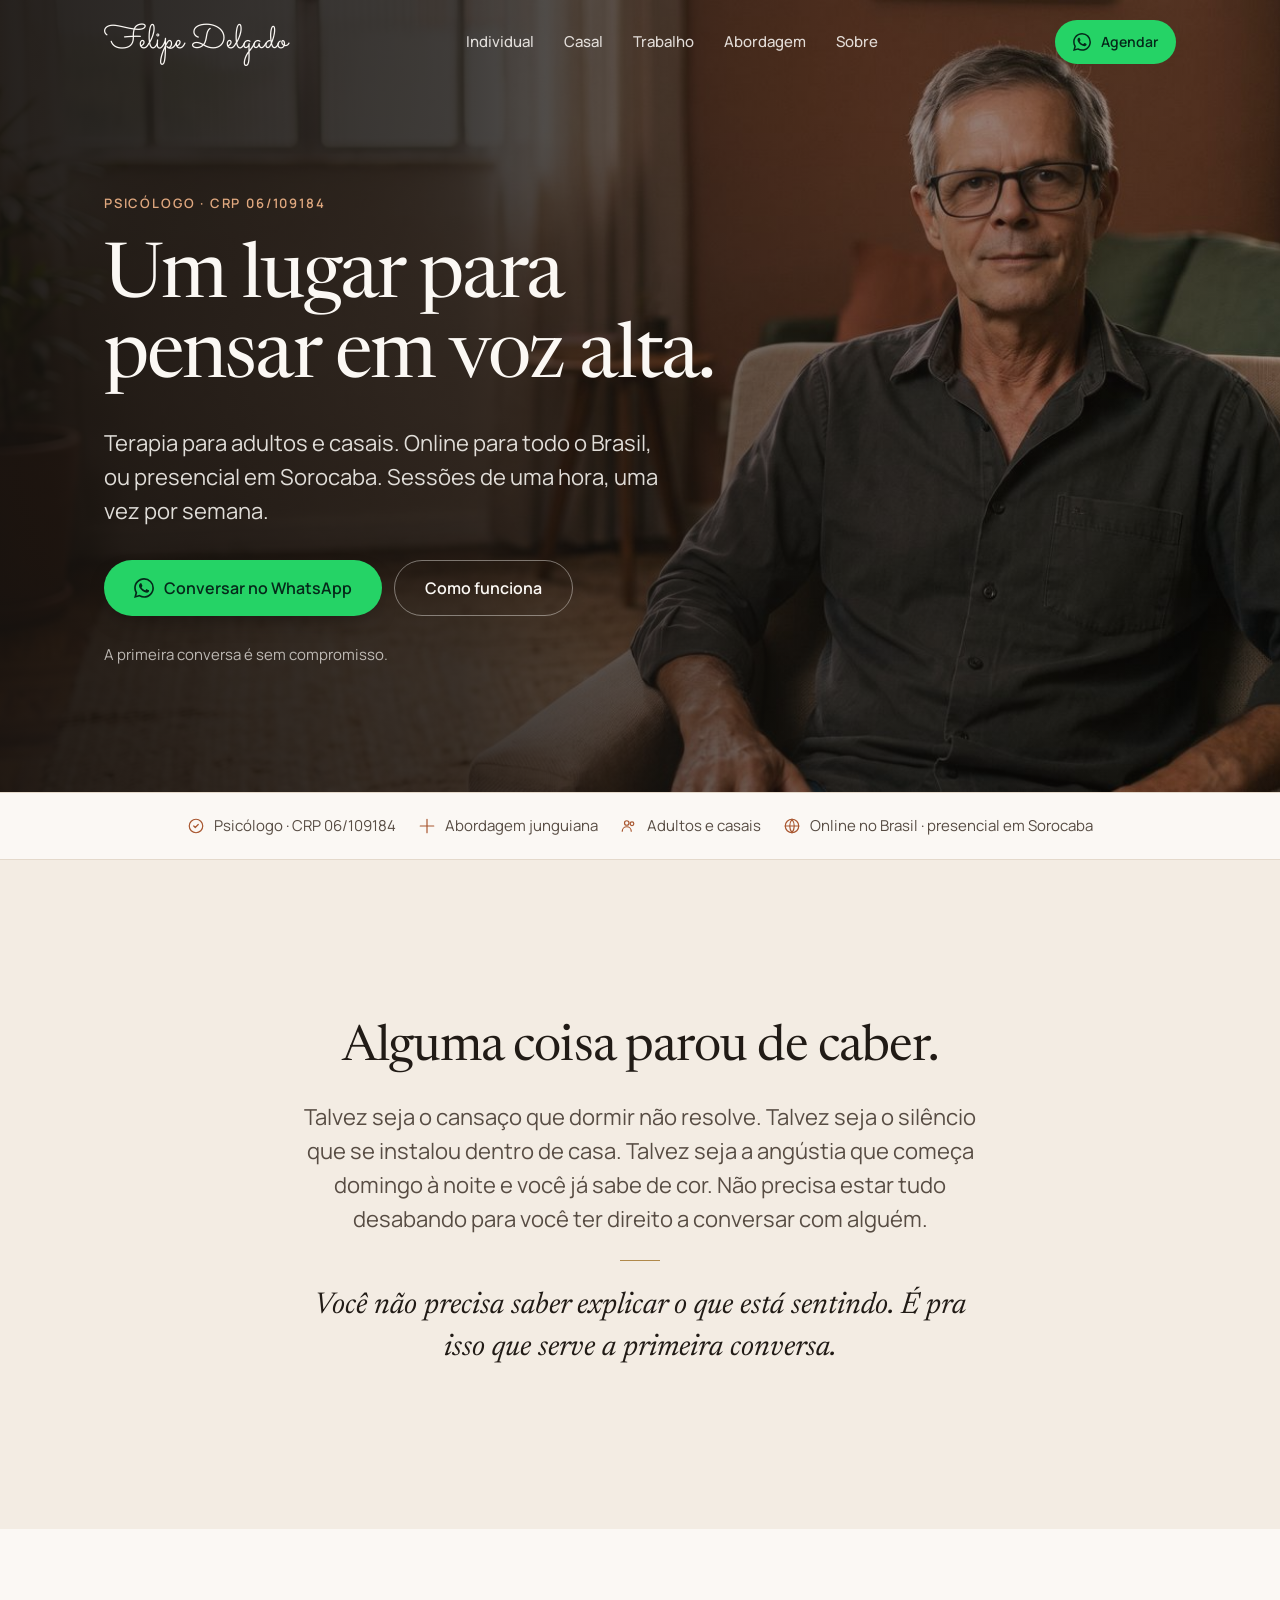
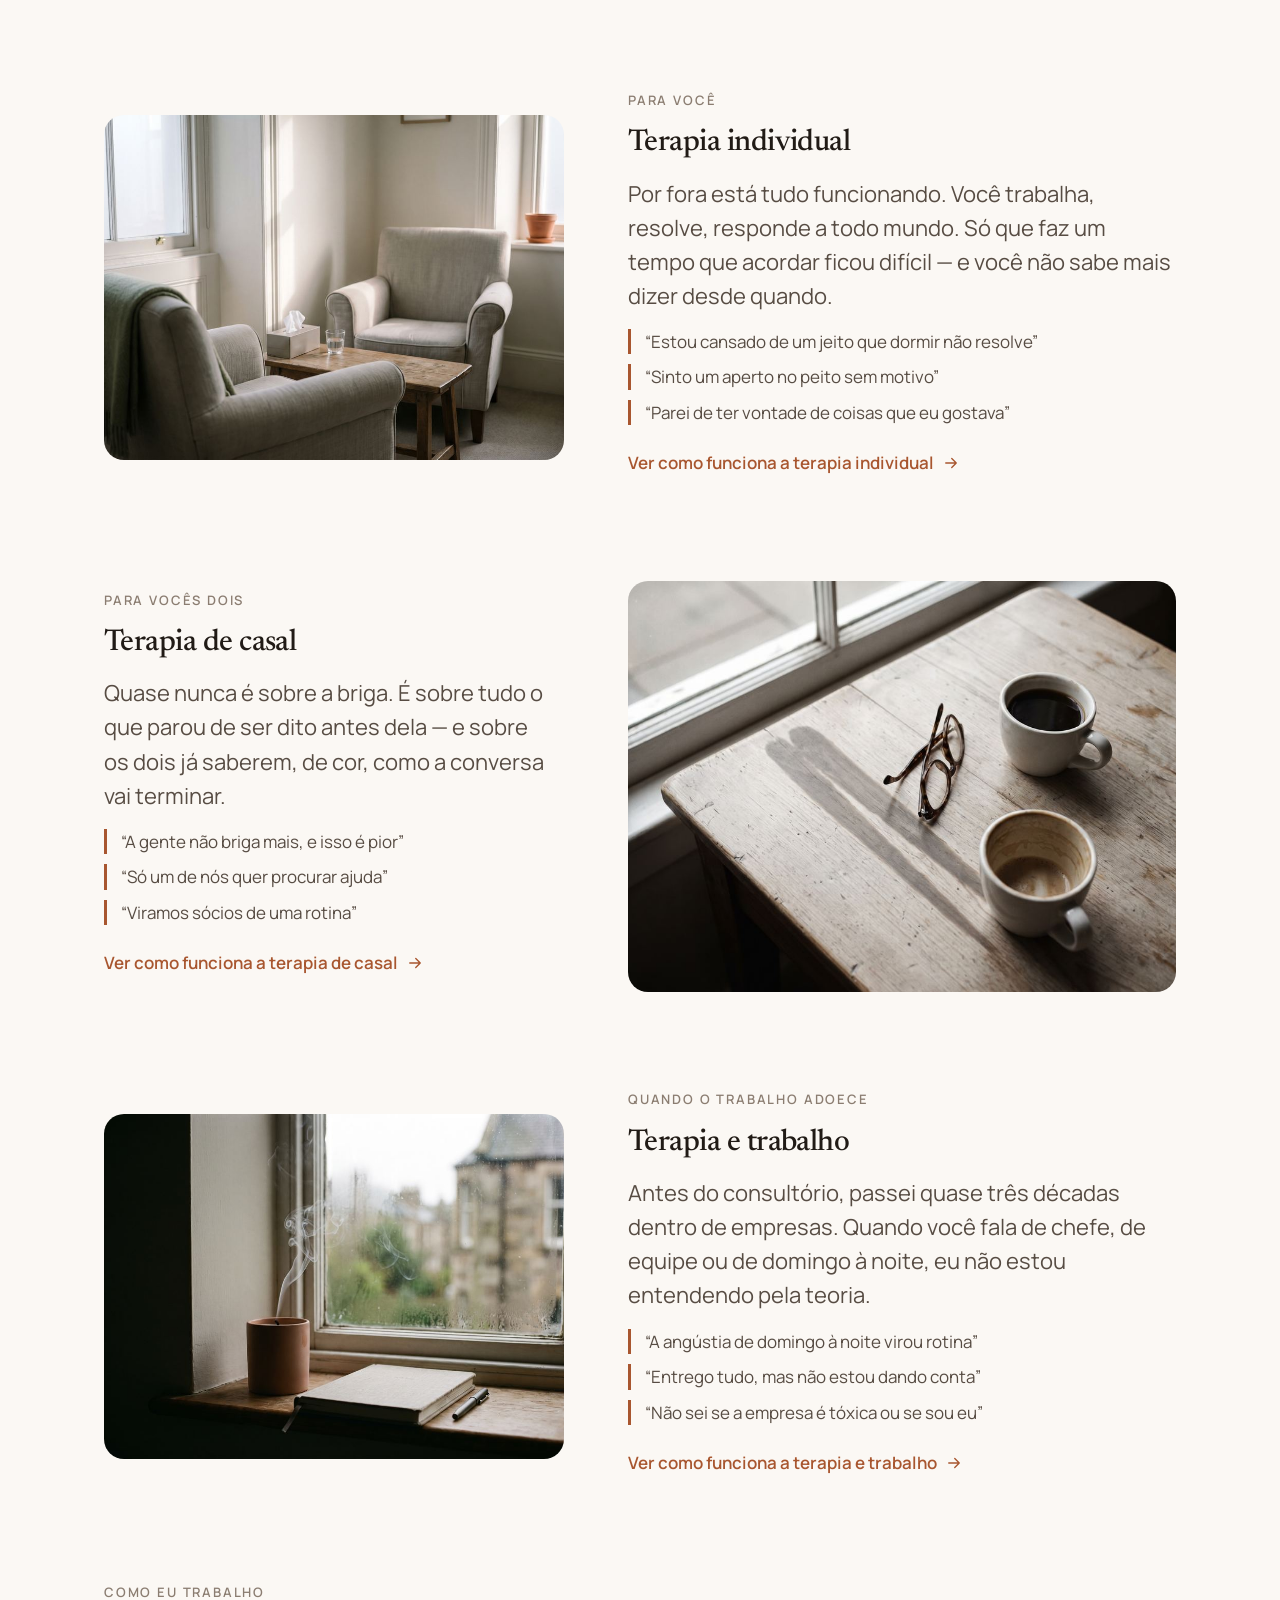
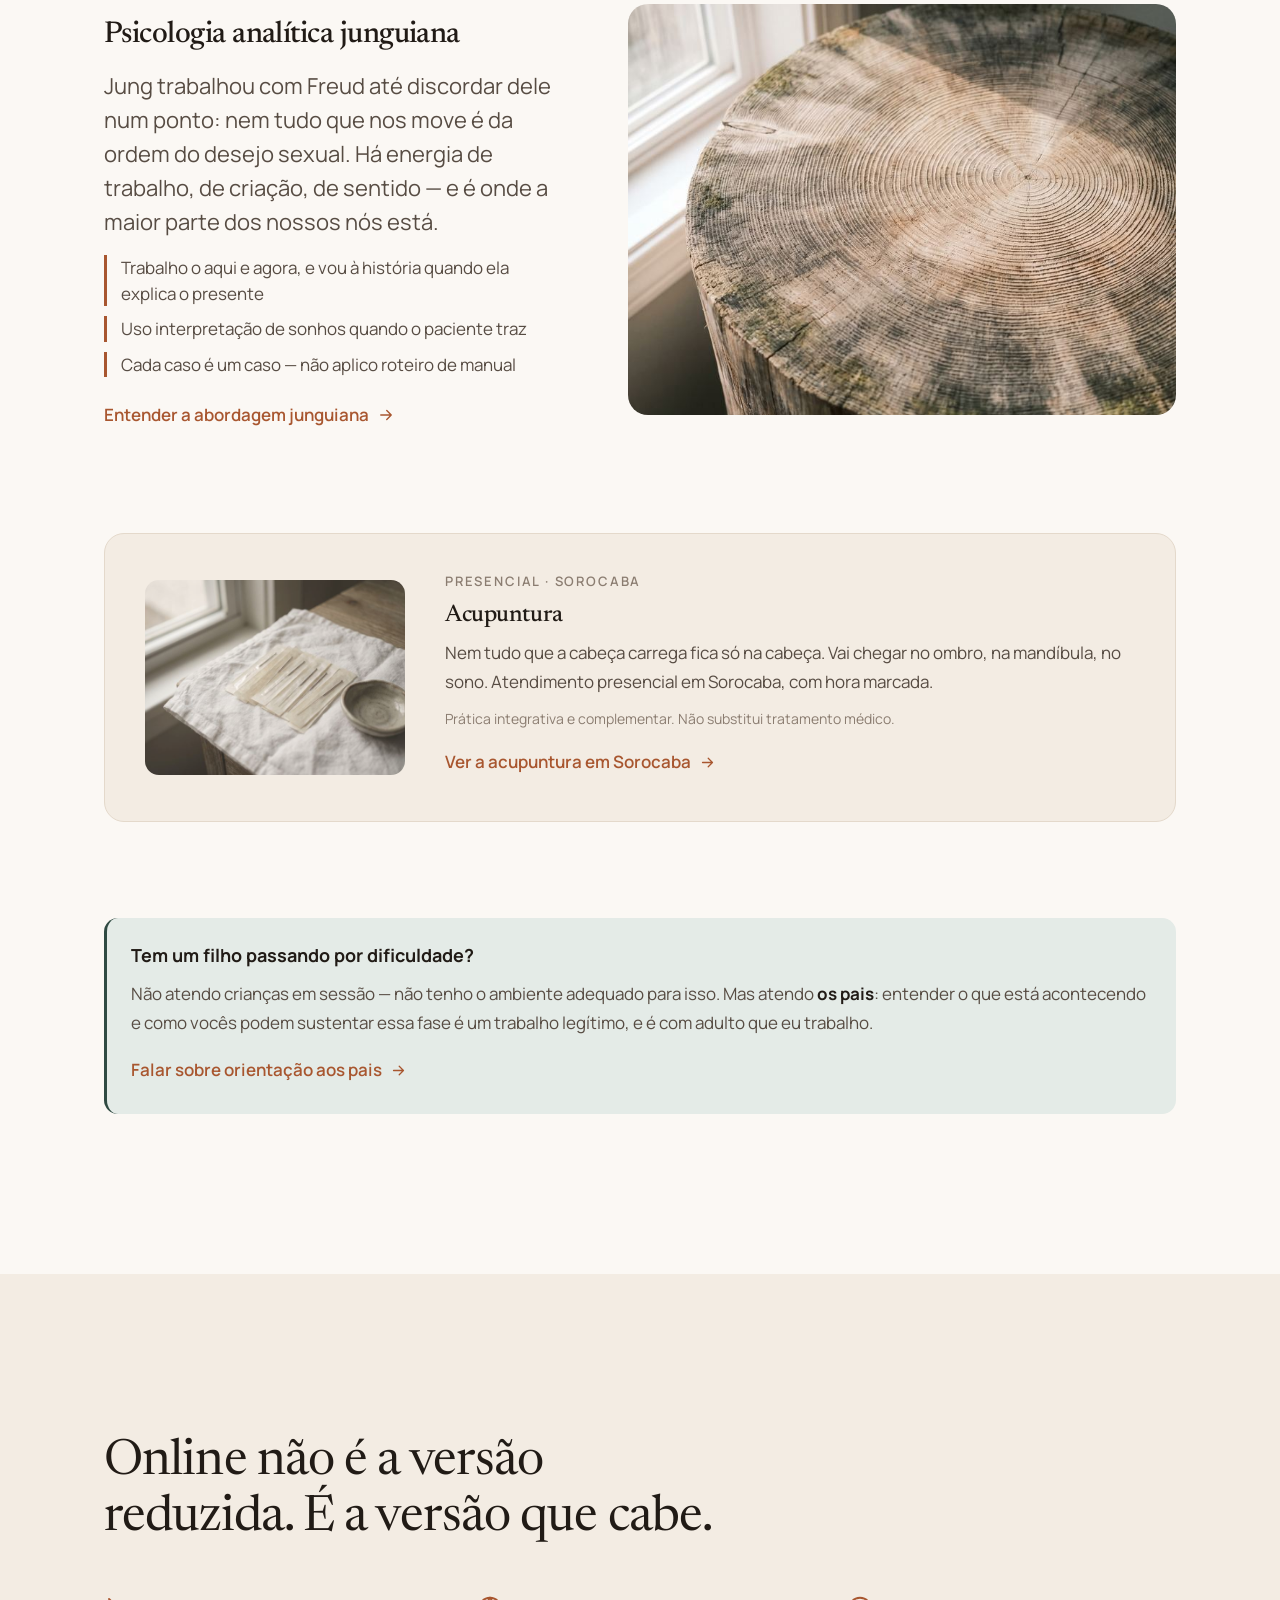
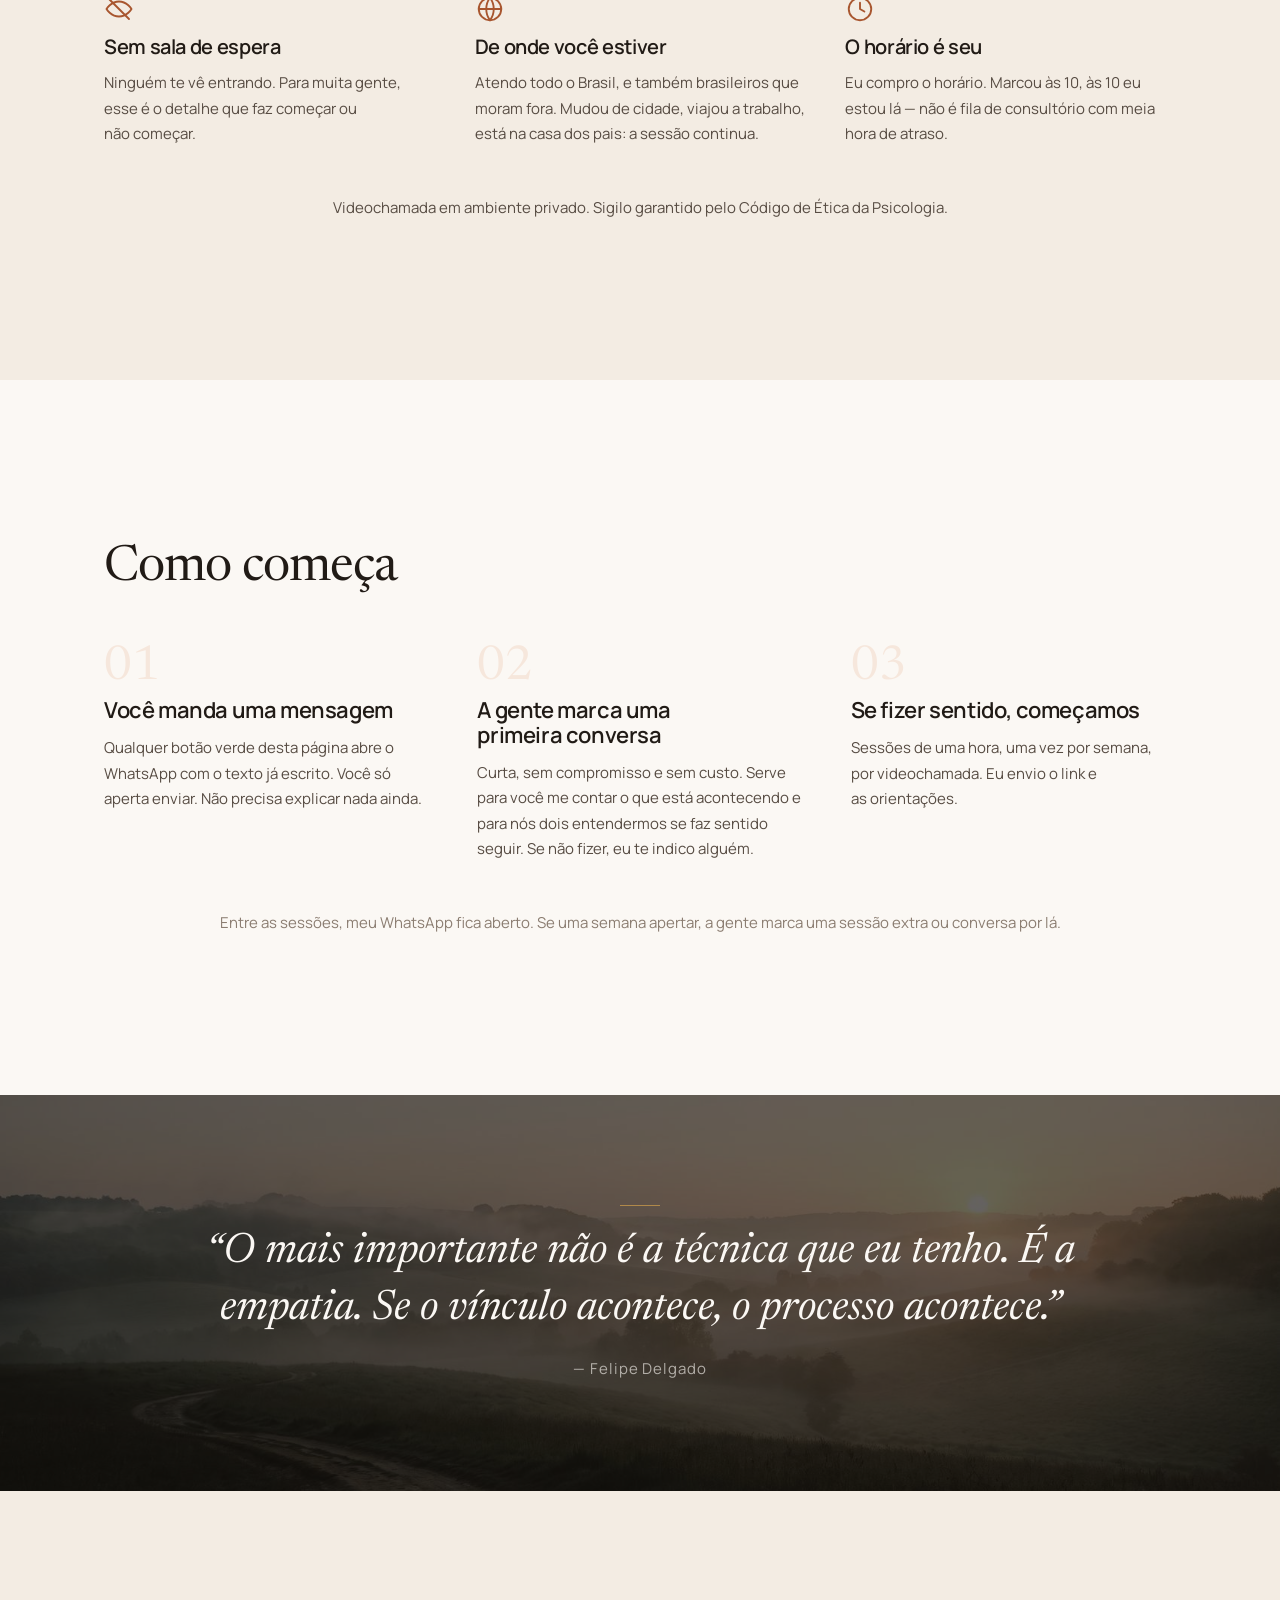
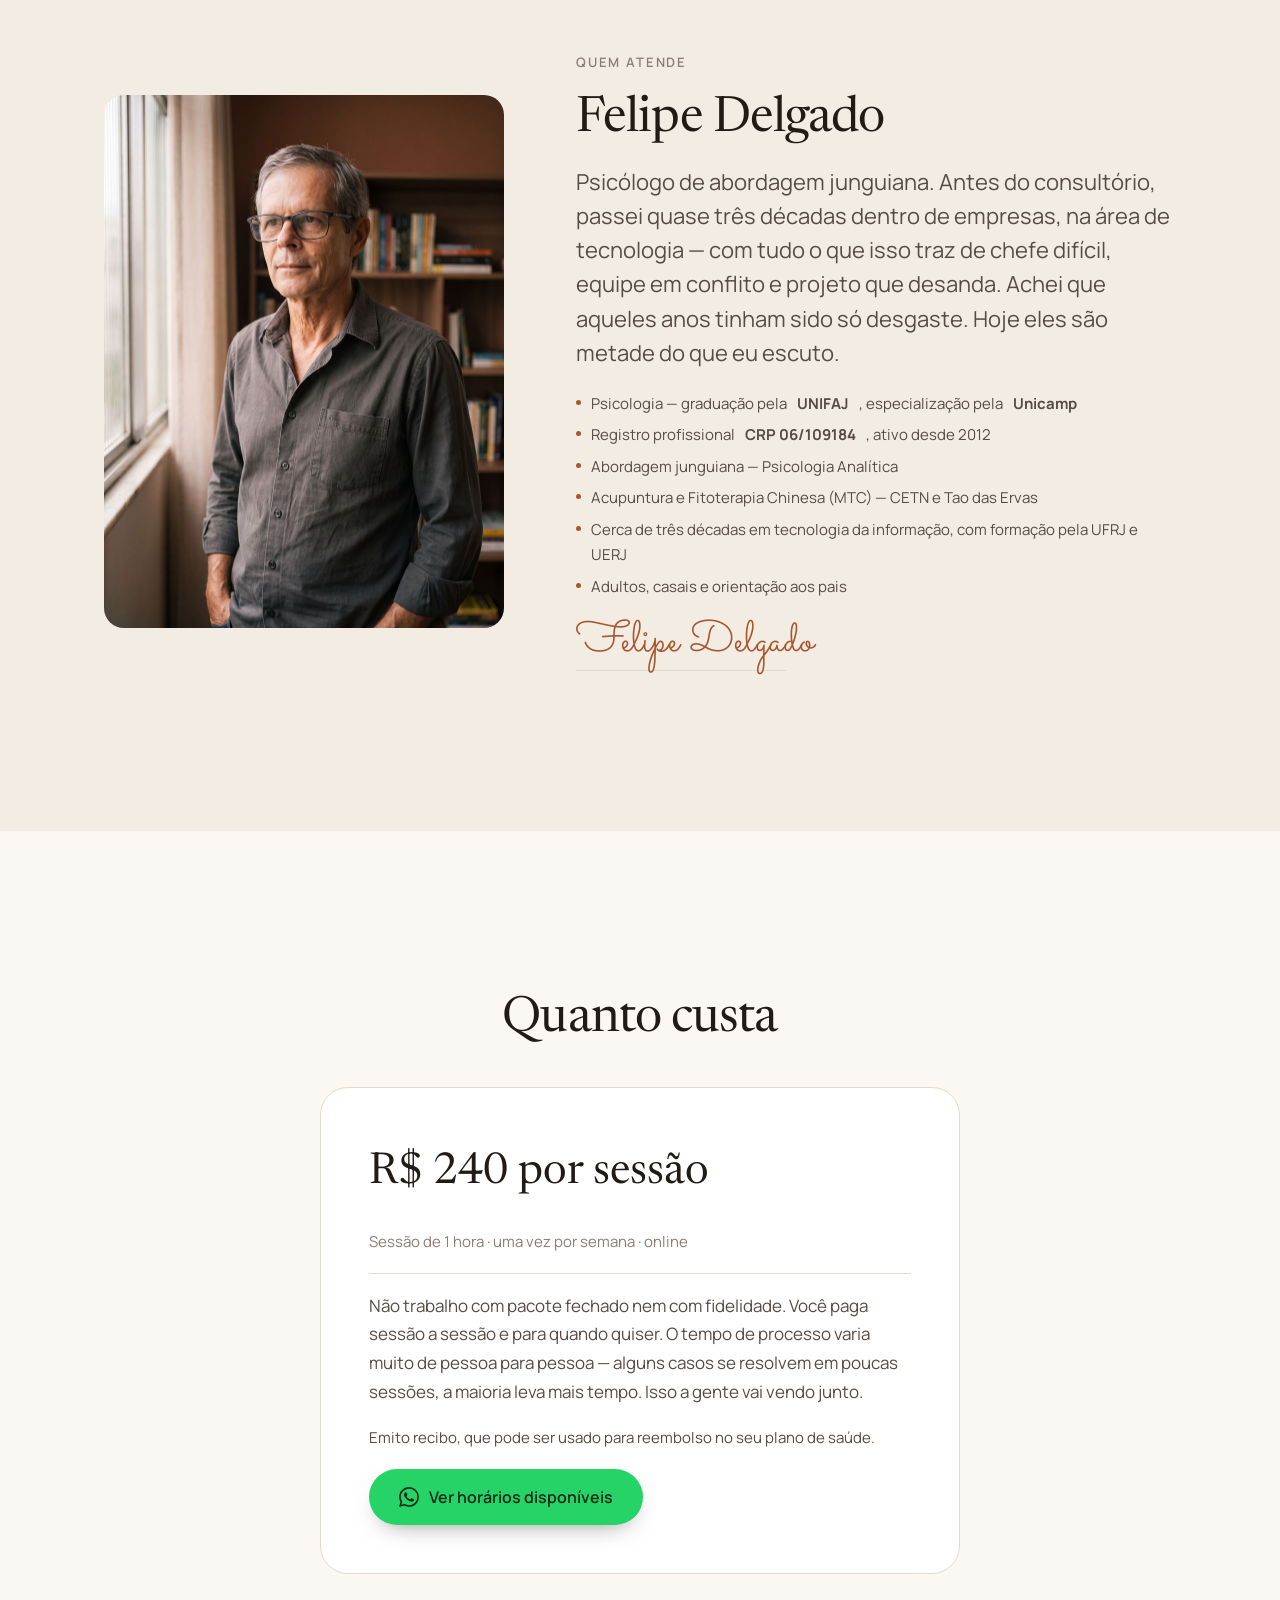
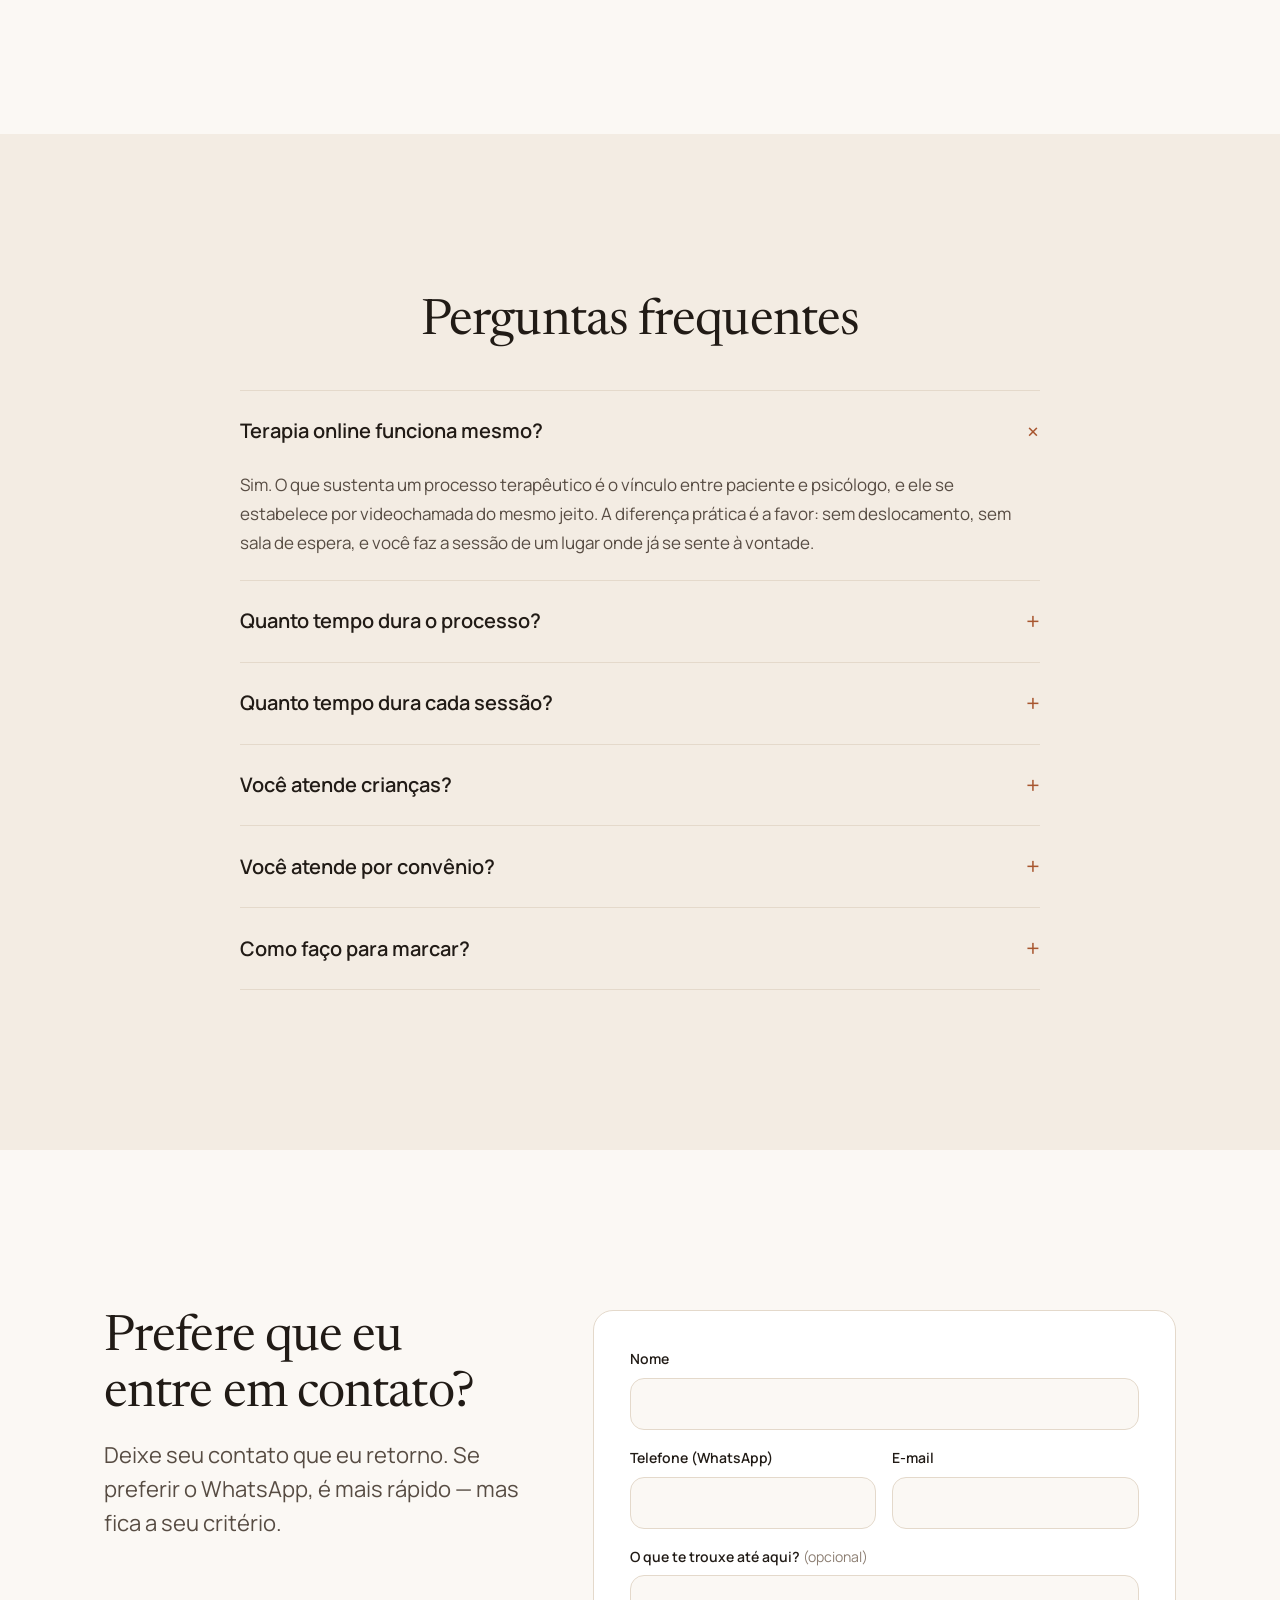
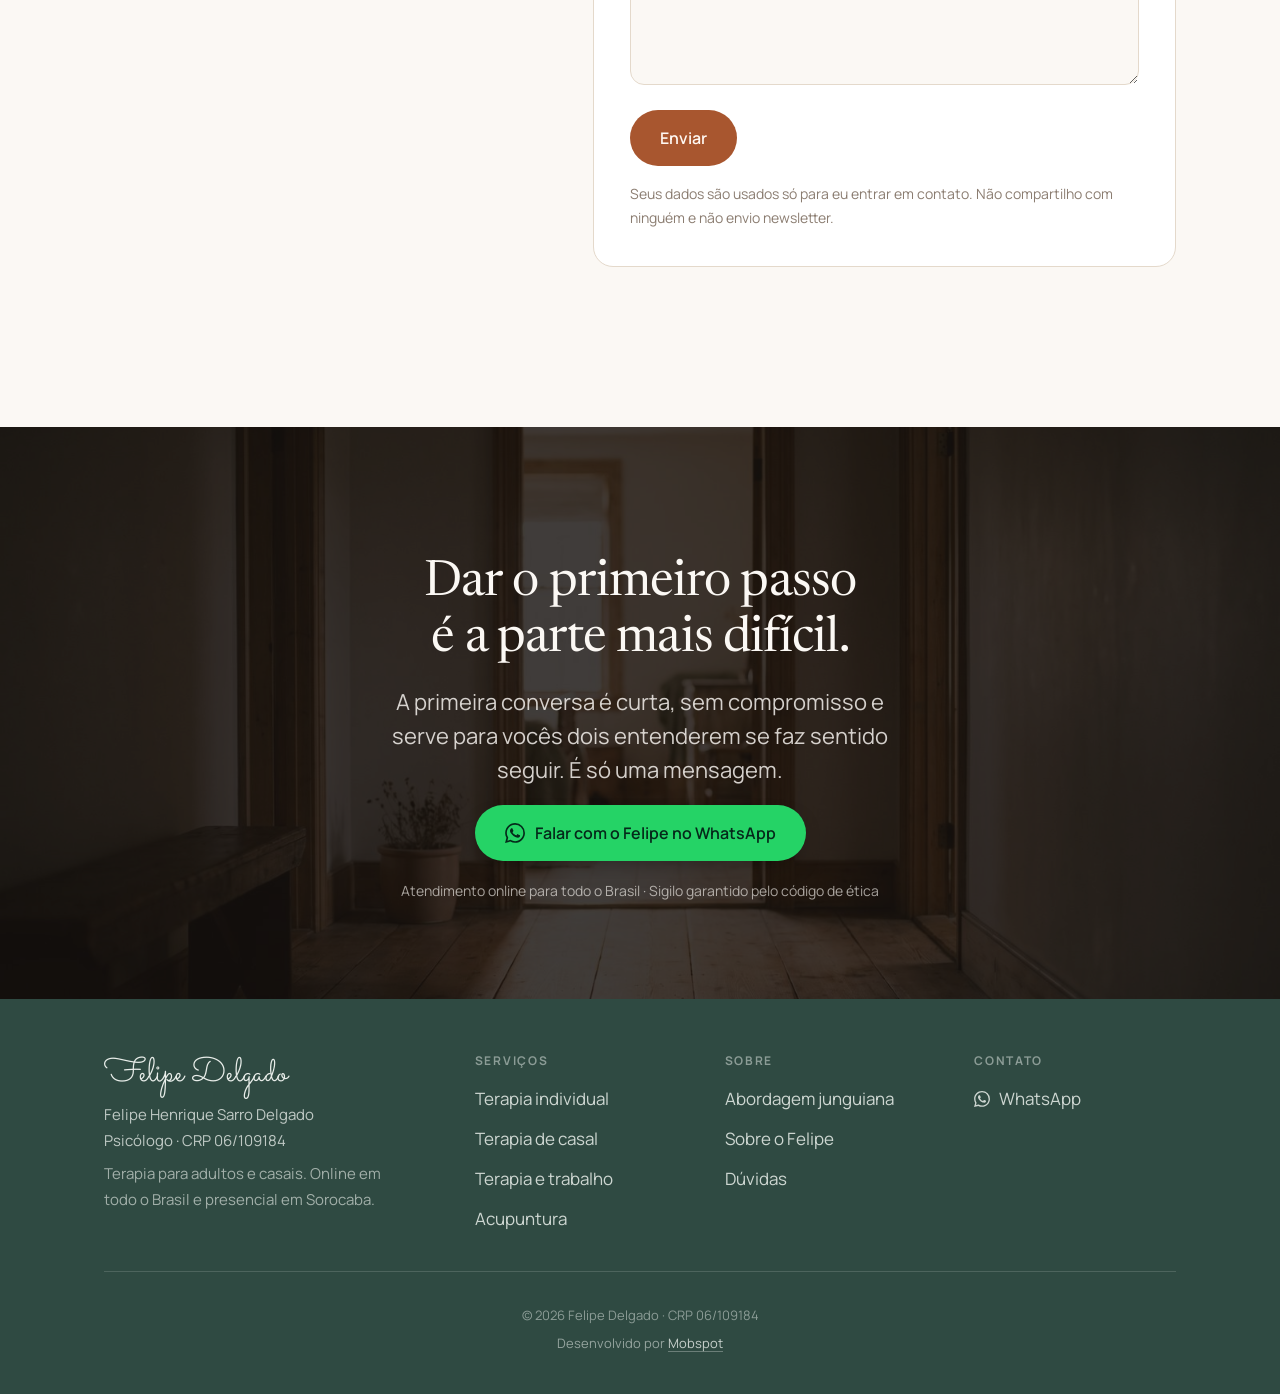
==== commit 9dc6975f: "Formação: corrige e reestrutura a seção de formação acadêmica Graduação em Psicologia é pela UNIFAJ " ====
--- a/index.html
+++ b/index.html
@@ -248,10 +248,11 @@
       <h2>Felipe Delgado</h2>
       <p class="lead">Psicólogo de abordagem junguiana. Antes do consultório, passei quase três décadas dentro de empresas, na área de tecnologia — com tudo o que isso traz de chefe difícil, equipe em conflito e projeto que desanda. Achei que aqueles anos tinham sido só desgaste. Hoje eles são metade do que eu escuto.</p>
       <ul class="facts">
-        <li>Psicólogo formado pela <strong>Unicamp</strong> — inscrito no CRP desde 2012</li>
+        <li>Psicologia — graduação pela <strong>UNIFAJ</strong>, especialização pela <strong>Unicamp</strong></li>
+        <li>Registro profissional <strong>CRP 06/109184</strong>, ativo desde 2012</li>
         <li>Abordagem junguiana — Psicologia Analítica</li>
-        <li>Formação em terapias naturais e fitoterapia — CETN e Tao das Ervas</li>
-        <li>Cerca de três décadas em empresas de tecnologia antes do consultório</li>
+        <li>Acupuntura e Fitoterapia Chinesa (MTC) — CETN e Tao das Ervas</li>
+        <li>Cerca de três décadas em tecnologia da informação, com formação pela UFRJ e UERJ</li>
         <li>Adultos, casais e orientação aos pais</li>
       </ul>
       <div><span class="sig">Felipe Delgado</span><div style="width:210px;height:1px;background:var(--line);margin-top:6px"></div></div>
@@ -378,9 +379,12 @@
 "priceRange":"R$ 240",
 "areaServed":[{"@type":"Country","name":"Brasil"},{"@type":"City","name":"Sorocaba"}],
 "availableLanguage":"pt-BR",
-"alumniOf":[{"@type":"CollegeOrUniversity","name":"Universidade Estadual de Campinas"},
-            {"@type":"CollegeOrUniversity","name":"Universidade Federal do Rio de Janeiro"},
-            {"@type":"EducationalOrganization","name":"Faculdade de Jaguariúna"}],
+"alumniOf":[{"@type":"CollegeOrUniversity","name":"Centro Universitário de Jaguariúna (UNIFAJ)"},
+            {"@type":"CollegeOrUniversity","name":"Universidade Estadual de Campinas (Unicamp)"},
+            {"@type":"CollegeOrUniversity","name":"Universidade Federal do Rio de Janeiro (UFRJ)"},
+            {"@type":"CollegeOrUniversity","name":"Universidade do Estado do Rio de Janeiro (UERJ)"},
+            {"@type":"EducationalOrganization","name":"CETN — Centro de Terapias Naturais"},
+            {"@type":"EducationalOrganization","name":"Tao das Ervas"}],
 "hasCredential":{"@type":"EducationalOccupationalCredential",
   "credentialCategory":"Registro profissional",
   "recognizedBy":{"@type":"Organization","name":"Conselho Regional de Psicologia 06 — SP"},
--- a/assets/style.css
+++ b/assets/style.css
@@ -318,6 +318,41 @@
 .tec p{ font-size:.9375rem; }
 .tec .pratica{ font-size:.875rem; font-style:italic; color:var(--ink-mute); }
 
+/* ---------- formação ---------- */
+.formacao{ display:grid; gap:16px; }
+@media (min-width:768px){ .formacao{ grid-template-columns:repeat(2,minmax(0,1fr)); gap:18px; } }
+.formacao li{ background:var(--surface); border:1px solid var(--line);
+  border-top:3px solid var(--brand); border-radius:var(--r-lg);
+  padding:22px 24px; display:grid; gap:14px; align-content:start; }
+@media (min-width:768px){ .formacao li{ padding:26px 28px; } }
+.formacao .area{ font-family:var(--serif); font-size:1.3125rem; line-height:1.25; color:var(--ink);
+  display:flex; flex-wrap:wrap; align-items:baseline; gap:9px; }
+.formacao .area em{ font-style:normal; font-size:.6875rem; font-weight:700; letter-spacing:.12em;
+  text-transform:uppercase; color:#8A6A32; font-family:var(--sans);
+  border:1px solid var(--gold); border-radius:var(--r-full); padding:2px 9px; }
+.formacao li.wide{ grid-column:1/-1; }
+.formacao .linhas{ display:grid; gap:12px; }
+@media (min-width:768px){ .formacao .linhas.duas{ grid-template-columns:repeat(2,minmax(0,1fr)); gap:14px 32px; } }
+.formacao .linhas p{ display:grid; gap:2px; align-content:start; }
+.formacao .grau{ font-size:.6875rem; font-weight:700; letter-spacing:.12em;
+  text-transform:uppercase; color:var(--brand); }
+.formacao .inst{ font-size:.9375rem; line-height:1.5; color:var(--ink-soft); }
+.formacao .obs-area{ font-size:.875rem; font-style:italic; color:var(--ink-mute); line-height:1.55; }
+
+.registro{ display:flex; flex-wrap:wrap; align-items:center; gap:16px 24px;
+  padding:22px 24px; border-radius:var(--r-md);
+  background:var(--accent-wash); border-left:3px solid var(--accent); }
+@media (min-width:768px){ .registro{ padding:24px 28px; } }
+.registro>svg{ color:var(--accent); flex:none; }
+.registro .dados{ display:grid; gap:3px; }
+.registro .k{ font-size:.6875rem; font-weight:700; letter-spacing:.12em;
+  text-transform:uppercase; color:var(--ink-mute); }
+.registro .v{ font-family:var(--serif); font-size:1.4375rem; line-height:1.2; color:var(--ink);
+  font-variant-numeric:tabular-nums; }
+.registro .obs{ flex:1 1 260px; font-size:.875rem; line-height:1.55; color:var(--ink-soft); }
+.registro .obs a{ color:var(--accent); text-decoration:underline;
+  text-underline-offset:3px; text-decoration-thickness:1px; }
+
 /* esperar / não é */
 .esperar li{ display:flex; gap:12px; line-height:1.6; padding-block:7px; }
 .esperar li::before{ content:""; width:6px; height:6px; border-radius:99px;
